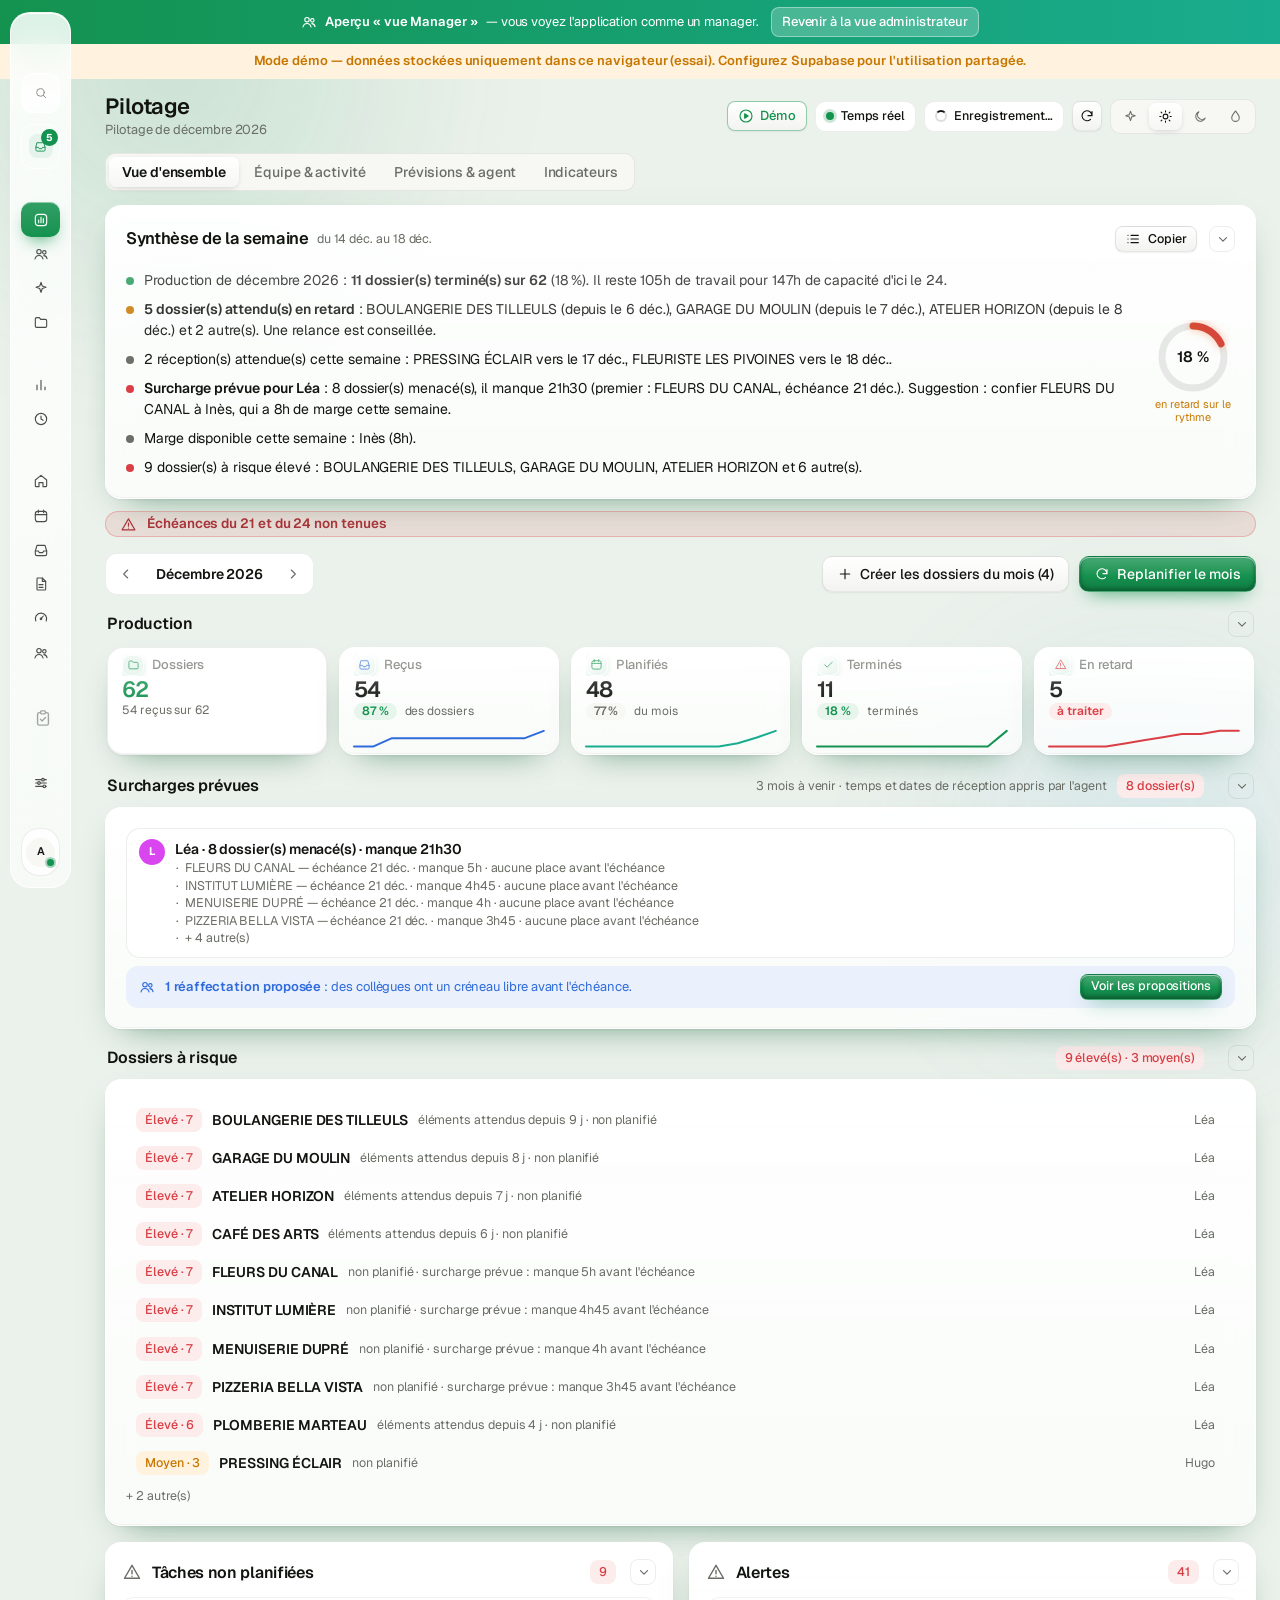
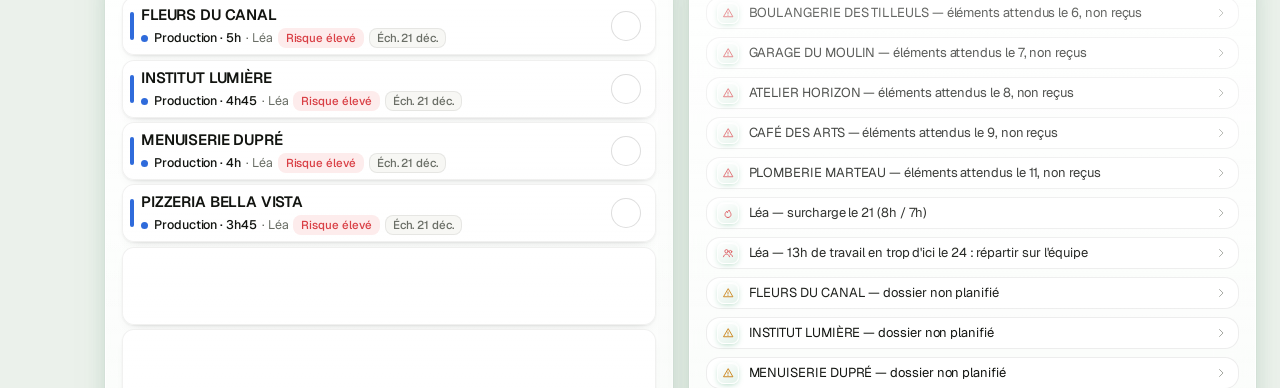
==== app/demo.html @ ef2bf822 "Dépôt de la version 26.185 (app, src, supabase) Co-Authored-By: Claude Opus 5.5 <noreply@anthropic.c" ====
<!doctype html>
<meta charset="utf-8">
<meta name="viewport" content="width=device-width, initial-scale=1, viewport-fit=cover">
<meta name="robots" content="noindex, nofollow">
<title>JB Flow Démo</title>
<meta name="robots" content="noindex, nofollow">
<link rel="stylesheet" href="https://fonts.googleapis.com/css2?family=Inter:wght@400;500;600;700&family=Geist:wght@400;500;600;700&display=swap">
<script>/* Bac à sable JB Flow : ?role=collab|rc|manager choisit le profil fictif et lance la visite guidée */
(function () { try { var r = new URLSearchParams(location.search).get('role'); var u = { collab: 'lea@demo.local', rc: 'hugo@demo.local', manager: 'admin@demo.local' }[r];
  if (u && !sessionStorage.getItem('jbflow-sandbox-role')) { sessionStorage.setItem('jbflow-sandbox-role', r); sessionStorage.setItem('planif-demo-user', u); if (r === 'manager') sessionStorage.setItem('planif-view-as', 'manager'); localStorage.setItem('jbflow-tour-auto', '1'); location.hash = r === 'manager' ? '#/dashboard' : '#/today'; } } catch (e) { } })();</script>
<script>document.documentElement.dataset.ui = "v2";
  try { if (!sessionStorage.getItem('planif-demo-user')) sessionStorage.setItem('planif-view-as', 'manager'); sessionStorage.setItem('planif-demo-user', sessionStorage.getItem('planif-demo-user') || 'admin@demo.local'); var th = localStorage.getItem('planif-theme') || 'clair'; document.documentElement.dataset.theme = th === 'clair' || th === 'iris' ? 'clair' : 'signature'; if (th === 'nuit') document.documentElement.dataset.variant = 'aurora'; if (th === 'iris') document.documentElement.dataset.variant = 'iris'; var sd = localStorage.getItem('planif-side'); if ((sd === 'dark' || sd === 'color') && th !== 'iris') document.documentElement.dataset.side = sd; var ac = localStorage.getItem('planif-accent'); if (ac) document.documentElement.dataset.accent = ac; document.documentElement.dataset.motion = 'always'; } catch (e) { document.documentElement.dataset.theme = 'clair'; }
</script>
<link rel="stylesheet" href="styles.css"><link rel="stylesheet" href="design-v2.css"><link rel="stylesheet" href="design-signature.css"><link rel="stylesheet" href="design-effects.css"><link rel="stylesheet" href="design-aurora.css"><link rel="stylesheet" href="design-clair.css"><link rel="stylesheet" href="design-iris.css"><link rel="stylesheet" href="design-motion.css">
<div id="app"><div class="boot">Chargement de la démo…</div></div>
<div id="sheet-root"></div>
<div id="toasts" aria-live="polite"></div>
<script>/* Démo : on se place autour du 15 du mois (milieu de production), un jour ouvré */ (function () { var n = new Date(), d = new Date(n.getFullYear(), n.getMonth(), 15, 12); if (d.getDay() === 6) d.setDate(14); if (d.getDay() === 0) d.setDate(16); window.JBFLOW_DEMO_TODAY = d.getFullYear() + '-' + String(d.getMonth() + 1).padStart(2, '0') + '-' + String(d.getDate()).padStart(2, '0'); })();</script>

<script src="config.js" charset="utf-8"></script>
<script>/* Bac à sable : jamais de connexion à la base du cabinet, données fictives dans ce navigateur uniquement */ window.APP_CONFIG.SUPABASE_URL = ''; window.APP_CONFIG.SUPABASE_ANON_KEY = '';</script>
<script src="engine.js" charset="utf-8"></script>
<script src="fiscal.js" charset="utf-8"></script>
<script src="store.js" charset="utf-8"></script>
<script src="app.js" charset="utf-8"></script>
<script src="ui-v2.js" charset="utf-8"></script>
<script>
/* Démo : jeu de données d'exemple (collaboratrice Léa, apprentie Inès, clients en retard de pièces), créé une seule fois dans ce navigateur */
(function () {
  var K = 'planif-tva-demo-v1';
  function pad(n) { return String(n).padStart(2, '0'); }
  function iso(d) { return d.getFullYear() + '-' + pad(d.getMonth() + 1) + '-' + pad(d.getDate()); }
  setTimeout(function () {
    try {
      if (localStorage.getItem('jbflow-demo-seeded-v19')) return;
      // ancienne démo déjà chargée dans ce navigateur : on repart d'une base vierge
      if (localStorage.getItem('jbflow-demo-seeded') || localStorage.getItem('jbflow-demo-seeded-v2') || localStorage.getItem('jbflow-demo-seeded-v3') || localStorage.getItem('jbflow-demo-seeded-v4') || localStorage.getItem('jbflow-demo-seeded-v5') || localStorage.getItem('jbflow-demo-seeded-v6') || localStorage.getItem('jbflow-demo-seeded-v7') || localStorage.getItem('jbflow-demo-seeded-v8') || localStorage.getItem('jbflow-demo-seeded-v9') || localStorage.getItem('jbflow-demo-seeded-v10') || localStorage.getItem('jbflow-demo-seeded-v11') || localStorage.getItem('jbflow-demo-seeded-v12') || localStorage.getItem('jbflow-demo-seeded-v13') || localStorage.getItem('jbflow-demo-seeded-v14') || localStorage.getItem('jbflow-demo-seeded-v15') || localStorage.getItem('jbflow-demo-seeded-v16') || localStorage.getItem('jbflow-demo-seeded-v17') || localStorage.getItem('jbflow-demo-seeded-v18')) { localStorage.removeItem('jbflow-demo-seeded'); localStorage.removeItem('jbflow-demo-seeded-v2'); localStorage.removeItem('jbflow-demo-seeded-v3'); localStorage.removeItem('jbflow-demo-seeded-v4'); localStorage.removeItem('jbflow-demo-seeded-v5'); localStorage.removeItem('jbflow-demo-seeded-v6'); localStorage.removeItem('jbflow-demo-seeded-v7'); localStorage.removeItem('jbflow-demo-seeded-v8'); localStorage.removeItem('jbflow-demo-seeded-v9'); localStorage.removeItem('jbflow-demo-seeded-v10'); localStorage.removeItem('jbflow-demo-seeded-v11'); localStorage.removeItem('jbflow-demo-seeded-v12'); localStorage.removeItem('jbflow-demo-seeded-v13'); localStorage.removeItem('jbflow-demo-seeded-v14'); localStorage.removeItem('jbflow-demo-seeded-v15'); localStorage.removeItem('jbflow-demo-seeded-v16'); localStorage.removeItem('jbflow-demo-seeded-v17'); localStorage.removeItem('jbflow-demo-seeded-v18'); localStorage.removeItem('planif-tour-seen'); localStorage.removeItem(K); location.reload(); return; }
      var db = JSON.parse(localStorage.getItem(K)); if (!db || !db.app_users || !db.app_users.length) return;
      var adm = db.app_users[0], now = new Date(window.JBFLOW_DEMO_TODAY + 'T12:00:00'), m = iso(now).slice(0, 7), past = function (k) { var d = new Date(now); d.setDate(d.getDate() - k); return iso(d); };
      var nm = new Date(now.getFullYear(), now.getMonth() + 1, 1), next = iso(nm).slice(0, 7);
      localStorage.setItem('planif-theme-chosen:lea@demo.local', '1'); localStorage.setItem('planif-theme-chosen:admin@demo.local', '1');
      db.app_users.push(Object.assign({}, adm, { id: 'u-eva', email: 'lea@demo.local', name: 'Léa Moreau', role: 'collab', collaborator_id: 'k-eva', active: true }));
      db.collaborators.push({ id: 'k-eva', name: 'Léa', kind: 'collab', daily_capacity_min: 420, work_days: [1, 2, 3, 4, 5], active: true, version: 1, color: '#d946ef' });
      var pres = []; for (var i = 0; i < 60; i++) { var d = new Date(now); d.setDate(d.getDate() + i); if ([1, 2, 3].indexOf(d.getDay()) >= 0) pres.push(iso(d)); }
      db.collaborators.push({ id: 'k-chloe', name: 'Inès', kind: 'apprenti', tutor_id: null, presence_dates: pres, daily_capacity_min: 420, work_days: [1, 2, 3, 4, 5], active: true, version: 1, color: '#14b8a6' });
      var late = [['BOULANGERIE DES TILLEULS', 9], ['GARAGE DU MOULIN', 8], ['ATELIER HORIZON', 7], ['CAFÉ DES ARTS', 6], ['PLOMBERIE MARTEAU', 4]];
      late.forEach(function (r, i) {
        var id = 'dc' + i;
        db.clients.push({ id: id, name: r[0], collaborator_id: 'k-eva', frequency: 'mensuel', reception_day: 5, time_min: 60 + i * 30, vat_due_day: 21, vat_regime: 'ca3_mensuel', priority: 2, active: true, version: 1 });
        db.productions.push({ id: 'dp' + i, client_id: id, month: m, expected_date: past(r[1]), nominal_date: past(r[1]), version: 1 });
        db.tasks.push({ id: 'dt' + i, production_id: 'dp' + i, client_id: id, month: next, kind: 'production', collaborator_id: 'k-eva', planned_date: null, seq: i, duration_min: 60 + i * 30, due_date: next + '-21', locked: false, done: false, version: 1 });
      });
      // V27.00 : Léa surchargée le mois de production, Hugo disponible → réaffectations proposées (vue manager)
      db.app_users.push(Object.assign({}, adm, { id: 'u-karim', email: 'hugo@demo.local', name: 'Hugo Lefèvre', role: 'collab', collaborator_id: 'k-karim', active: true })); localStorage.setItem('planif-theme-chosen:hugo@demo.local', '1');
      db.collaborators.forEach(function (c) { if (c.id === 'k-eva') c.rc_id = 'k-karim'; });
      db.collaborators.push({ id: 'k-karim', name: 'Hugo', kind: 'rc', daily_capacity_min: 420, work_days: [1, 2, 3, 4, 5], active: true, version: 1, color: '#0ea5e9' });
      var pm = Number(iso(now).slice(8)) > 24 ? next : m, wdays = [];
      for (var dd = new Date(pm + '-01T12:00:00'); iso(dd).slice(0, 7) === pm && iso(dd).slice(8) <= '24'; dd.setDate(dd.getDate() + 1)) if (dd.getDay() >= 1 && dd.getDay() <= 5 && iso(dd) > iso(now)) wdays.push(iso(dd));
      var FZ = ['SAS EXEMPLE ALPHA', 'SARL BETA CONSEIL', 'GAMMA BÂTIMENT', 'DELTA TRANSPORTS', 'EPSILON DIGITAL', 'ZÊTA IMMOBILIER', 'ÊTA RESTAURATION', 'THÊTA SERVICES', 'IOTA COIFFURE', 'KAPPA INVEST', 'LAMBDA ÉVÉNEMENTS', 'MU PAYSAGES', 'NU TEXTILES', 'XI OPTIQUE', 'OMICRON SPORTS', 'PI MENUISERIE', 'RHÔ PRIMEURS', 'SIGMA SÉCURITÉ', 'TAU COURSIERS', 'UPSILON YOGA', 'PHI BOUTIQUE', 'CHI SERRURERIE', 'PSI CONSULTING', 'OMÉGA NETTOYAGE'];
      wdays.forEach(function (d, k) {
        var dsh = [0, 1, 2, 3].some(function (k2) { var dn = new Date(now); dn.setDate(dn.getDate() + 2 + k2); while (dn.getDay() === 0 || dn.getDay() === 6) dn.setDate(dn.getDate() + 1); return iso(dn) === d; });
        (dsh || k % 2 === 0 ? [150, 120, 90] : [180, 120, 120]).forEach(function (mn, j) { // jamais plus de 7h : certains jours pleins, d'autres un peu en dessous
          var n = k * 3 + j, id = 'fz' + n;
          db.clients.push({ id: id, name: FZ[n % FZ.length] + (n >= FZ.length ? ' ' + (Math.floor(n / FZ.length) + 1) : ''), collaborator_id: 'k-eva', frequency: 'mensuel', reception_day: 1, time_min: mn, vat_due_day: 24, vat_regime: 'ca3_mensuel', priority: 2, active: true, version: 1 });
          db.productions.push({ id: 'pz' + n, client_id: id, month: pm, expected_date: wdays[0], received_date: iso(now), version: 1 });
          db.tasks.push({ id: 'tz' + n, production_id: 'pz' + n, client_id: id, month: pm, kind: 'production', collaborator_id: 'k-eva', planned_date: d, seq: j + 1, duration_min: mn, due_date: pm + '-24', locked: true, done: false, version: 1 });
        });
      });
      [['FLEURS DU CANAL', 300], ['INSTITUT LUMIÈRE', 285], ['MENUISERIE DUPRÉ', 240], ['PIZZERIA BELLA VISTA', 225]].forEach(function (r, k) {
        db.clients.push({ id: 'uz' + k, name: r[0], collaborator_id: 'k-eva', frequency: 'mensuel', reception_day: 1, time_min: r[1], vat_due_day: 21, vat_regime: 'ca3_mensuel', priority: 2, active: true, version: 1 });
        db.productions.push({ id: 'puz' + k, client_id: 'uz' + k, month: pm, expected_date: wdays[0] || iso(now), received_date: iso(now), version: 1 });
        db.tasks.push({ id: 'tuz' + k, production_id: 'puz' + k, client_id: 'uz' + k, month: pm, kind: 'production', collaborator_id: 'k-eva', planned_date: null, seq: 0, duration_min: r[1], due_date: pm + '-21', locked: false, done: false, version: 1 });
      });      // Dashboard Clients d'exemple (à faire / fait / publié), à publier avant le 25 du mois
      [['BRASSERIE DU PORT', 'todo'], ['LE PETIT BISTROT', 'done'], ['CRÊPERIE DES HALLES', 'pub'], ['INSTITUT LUMIÈRE', 'todo']].forEach(function (r, k) {
        var id = 'dash' + k, cm = pm, dd = new Date(pm + '-25T12:00:00'); while (dd.getDay() === 0 || dd.getDay() === 6) dd.setDate(dd.getDate() + 1); var due = iso(dd);
        db.clients.push({ id: id, name: r[0], collaborator_id: 'k-eva', frequency: 'mensuel', reception_day: 5, time_min: 0, vat_due_day: 21, vat_regime: 'ca3_mensuel', priority: 2, active: true, dashboard_freq: 'mensuel', dashboard_min: 60, dashboard_day: 25, version: 1 });
        var dn = new Date(now); dn.setDate(dn.getDate() + 2 + k); while (dn.getDay() === 0 || dn.getDay() === 6) dn.setDate(dn.getDate() + 1);
        db.tasks.push({ id: 'tdash' + k, production_id: null, client_id: id, month: cm, kind: 'dashboard', period: iso(new Date(Number(pm.slice(0, 4)), Number(pm.slice(5, 7)) - 2, 1)).slice(0, 7), collaborator_id: 'k-eva', planned_date: iso(dn), seq: 1, duration_min: 60, due_date: due, received_date: cm + '-01', locked: true, done: r[1] !== 'todo', done_at: r[1] !== 'todo' ? now.toISOString() : null, published_at: r[1] === 'pub' ? now.toISOString() : null, version: 1 });
      });      
      // V26.116 : semaine en cours remplie (tâches fictives terminées / du jour), demandes, TVA à faire et envoyées
      var wk = []; for (var q = new Date(now); wk.length < 3; q.setDate(q.getDate() - 1)) if (q.getDay() >= 1 && q.getDay() <= 5) wk.unshift(iso(q)); // avant-hier, hier, aujourd'hui (jours ouvrés)
      // nom, minutes, jour de la semaine (0 = lundi), terminé, TVA déposée, apprentie
      [['CABINET VÉTO DES PINS', 150, 0, true, true], ['AUTO-ÉCOLE PRIMA', 120, 0, true, true], ['LIBRAIRIE LA PLUME', 90, 0, true, false], ['SALON ÉCLAT', 150, 1, true, false], ['TRAITEUR SAVEURS', 120, 2, false, false], ['BIO MARCHÉ', 90, 2, false, false, true],
       ['OPTIQUE VISION PLUS', 90, 0, true, false], ['GARAGE DES QUATRE ROUTES', 120, 1, true, false], ['FROMAGERIE DU MARCHÉ', 90, 1, true, false], ['ÉLECTRICITÉ VOLTA', 30, 1, true, false], ['CAVE À VINS LE CEP', 90, 2, false, false], ['ARCHI & CO', 60, 2, false, false]].forEach(function (r, k) {
        var id = 'wk' + k, day = wk[Math.min(r[2], wk.length - 1)] || iso(now), done = r[3] && day <= iso(now);
        db.clients.push({ id: id, name: r[0], collaborator_id: 'k-eva', frequency: 'mensuel', reception_day: 3, time_min: r[1], vat_due_day: 24, vat_regime: 'ca3_mensuel', priority: 2, active: true, version: 1 });
        db.productions.push({ id: 'pwk' + k, client_id: id, month: m, expected_date: m + '-03', received_date: m + '-03', filing: r[4] ? { CA3: { via: 'jedeclare', at: iso(now) + 'T10:00:00Z' } } : null, version: 1 });
        db.tasks.push({ id: 'twk' + k, production_id: 'pwk' + k, client_id: id, month: m, kind: 'production', collaborator_id: 'k-eva', planned_date: day, seq: 1, duration_min: r[1], due_date: m + '-24', locked: true, done: done, done_at: done ? now.toISOString() : null, version: 1 });
      });
      [['TRAITEUR SAVEURS', 'wk4'], ['BIO MARCHÉ', 'wk5']].forEach(function (r, k) {
        db.tasks.push({ id: 'inf' + k, production_id: 'pwk' + (4 + k), client_id: r[1], month: m, kind: 'info', collaborator_id: 'k-eva', planned_date: null, seq: 0, duration_min: 15, due_date: m + '-24', locked: false, done: false, version: 1 });
      });
      // V26.121 : semaine classique du RC (Hugo), 3 dossiers par jour, jamais plus de 7h
      var HG = ['HÔTEL LES GLYCINES', 'CLINIQUE DENTAIRE SOLEIL', 'TRANSPORTS RAPIDO', 'AGENCE NOVA COM', 'BOULANGERIE LE FOURNIL', 'IMPRIMERIE DU CENTRE', 'CABINET KINÉ ÉQUILIBRE', 'MAISON DU VÉLO', 'SCI LES ORMES', 'ÉPICERIE FINE OLIVIA', 'GARAGE AUTO PLUS', 'STUDIO DANSE ÉTOILE', 'ÉCOLE DE MUSIQUE ARPÈGE', 'LAVERIE BULLE', 'ATELIER CÉRAMIQUE TERRA'];
      var hd = []; for (var q2 = new Date(now); hd.length < 2; q2.setDate(q2.getDate() - 1)) if (q2.getDay() >= 1 && q2.getDay() <= 5) hd.unshift(iso(q2));
      hd = hd.concat(wdays.slice(0, 3));
      hd.forEach(function (d, k) {
        (k % 2 ? [150, 120, 90] : [180, 120, 120]).forEach(function (mn, j) {
          var n = k * 3 + j, id = 'hg' + n, done = d < iso(now);
          db.clients.push({ id: id, name: HG[n % HG.length], collaborator_id: 'k-karim', frequency: 'mensuel', reception_day: 3, time_min: mn, vat_due_day: 24, vat_regime: 'ca3_mensuel', priority: 2, active: true, version: 1 });
          db.productions.push({ id: 'phg' + n, client_id: id, month: m, expected_date: m + '-03', received_date: m + '-03', version: 1 });
          db.tasks.push({ id: 'thg' + n, production_id: 'phg' + n, client_id: id, month: m, kind: 'production', collaborator_id: 'k-karim', planned_date: d, seq: j + 1, duration_min: mn, due_date: m + '-24', locked: true, done: done, done_at: done ? now.toISOString() : null, version: 1 });
        });
      });
      // pièces attendues chez Hugo (écran Réceptions de la démo RC)
      [['PRESSING ÉCLAIR', 2], ['FLEURISTE LES PIVOINES', 3], ['BISTROT DU COIN', 5]].forEach(function (r, k) {
        var id = 'hr' + k, ed = new Date(now); ed.setDate(ed.getDate() + r[1]);
        db.clients.push({ id: id, name: r[0], collaborator_id: 'k-karim', frequency: 'mensuel', reception_day: ed.getDate(), time_min: 90, vat_due_day: 24, vat_regime: 'ca3_mensuel', priority: 2, active: true, version: 1 });
        db.productions.push({ id: 'phr' + k, client_id: id, month: m, expected_date: iso(ed), nominal_date: iso(ed), version: 1 });
        db.tasks.push({ id: 'thr' + k, production_id: 'phr' + k, client_id: id, month: m, kind: 'production', collaborator_id: 'k-karim', planned_date: null, seq: 0, duration_min: 90, due_date: m + '-24', locked: false, done: false, version: 1 });
      });
      // pièces du mois suivant attendues (écran Réceptions)
      ['wk0', 'wk1', 'wk2', 'wk3'].forEach(function (id, k) {
        db.productions.push({ id: 'pnx' + k, client_id: id, month: next, expected_date: next + '-03', nominal_date: next + '-03', version: 1 });
        db.tasks.push({ id: 'tnx' + k, production_id: 'pnx' + k, client_id: id, month: next, kind: 'production', collaborator_id: 'k-eva', planned_date: null, seq: 0, duration_min: 120, due_date: next + '-24', locked: false, done: false, version: 1 });
      });
      var ch = pres.filter(function (d) { return d >= iso(now); }).slice(0, 2);
      ch.forEach(function (d, k) {
        var id = 'ap' + k; db.clients.push({ id: id, name: ['PHARMACIE DU LAC', 'STUDIO PIXEL'][k], collaborator_id: 'k-chloe', frequency: 'mensuel', reception_day: 3, time_min: 180, vat_due_day: 24, vat_regime: 'ca3_mensuel', priority: 2, active: true, apprenti: true, version: 1 });
        db.productions.push({ id: 'pap' + k, client_id: id, month: m, expected_date: m + '-03', received_date: m + '-03', version: 1 });
        db.tasks.push({ id: 'tap' + k, production_id: 'pap' + k, client_id: id, month: m, kind: 'production', collaborator_id: 'k-chloe', planned_date: d, seq: 1, duration_min: 180, due_date: m + '-24', locked: true, done: false, version: 1 });
      });      
      // V26.129 : acomptes d'IS sur quelques dossiers (clôtures variées)
      [['wk0', '12-31'], ['wk1', '06-30'], ['hg0', '12-31'], ['hg2', '09-30']].forEach(function (r) { db.clients.forEach(function (c) { if (c.id === r[0]) { c.is_acompte = true; c.is_cloture = r[1]; } }); });
      // V26.133 : calculs d'acomptes IS enregistrés (montants) et premiers acomptes déjà payés
      var yIS = now.getFullYear();
      [['wk0', '12-31', 48000, 42000], ['wk1', '06-30', 9600, 8400], ['hg0', '12-31', 126000, 110000]].forEach(function (r) {
        db.clients.forEach(function (c) { if (c.id !== r[0]) return; var d = {};
          [yIS, yIS + 1].forEach(function (yy) { d[yy + '-' + r[1]] = { first: false, is2: r[3], is1: r[2], m1: 12, m2: 12, man: {}, paid: {}, at: now.toISOString(), by: 'Léa Moreau' }; });
          if (r[1] === '12-31') d[yIS + '-12-31'].paid = { 1: yIS + '-03-12', 2: yIS + '-06-11', 3: yIS + '-09-14' };
          c.is_data = JSON.stringify(d); });
      });      // V26.127 : suivi CFE (avis de l'an dernier renseignés, ceux de cette année attendus pour le 5 novembre)
      var py = String(now.getFullYear() - 1), cy = String(now.getFullYear());
      [['wk0', 1240, 'mensualise', true, ''], ['wk1', 612, 'prelevement', true, 'Prélèvement au 15/12'], ['wk2', 356, 'a_payer', true, 'Payé par le client le 10/12'], ['wk3', 890, 'a_payer', false, 'Client à relancer'], ['hg0', 2105, 'mensualise', true, ''], ['hg1', 478, 'prelevement', true, ''], ['hg4', null, 'pas_avis', true, 'Exonéré : première année d\'activité']].forEach(function (r) {
        db.clients.forEach(function (c) { if (c.id === r[0]) { c.cfe = true; c.cfe_suivi = {}; c.cfe_suivi[py] = { amount: r[1], mode: r[2], warned: r[3], comment: r[4] }; if (r[0] === 'wk2') c.cfe_suivi[py].paid = py + '-12-10'; if (r[0] === 'wk0') c.cfe_suivi[cy] = { mode: 'mensualise', comment: 'Mensualisation reconduite' }; } });
      // V26.135 : suivi CVAE (déclaration 1329-DEF et solde au 5 mai) — année dernière à jour, cette année en cours
      [['wk1', 2150], ['wk4', 0], ['hg0', 8420], ['hg1', 1310]].forEach(function (r) {
        db.clients.forEach(function (c) { if (c.id !== r[0]) return; c.cvae = true; c.cvae_suivi = {}; c.cvae_suivi[cy] = { filed: cy + '-04-28', amount: r[1], paid: r[1] ? cy + '-04-30' : null, comment: r[1] ? '' : 'CA sous le seuil : rien à payer' }; });
      });      });      localStorage.setItem(K, JSON.stringify(db)); localStorage.setItem('jbflow-demo-seeded-v19', '1');
      if (!sessionStorage.getItem('jbflow-sandbox-role')) { sessionStorage.setItem('planif-demo-user', 'admin@demo.local'); sessionStorage.setItem('planif-view-as', 'manager'); location.hash = '#/dashboard'; } location.reload(); // bac à sable : on garde le profil choisi
    } catch (e) { /* démo sans données d'exemple */ }
  }, 1200);
})();
</script>
<script>
/* Démo publiée : la visite guidée démarre seule à la première ouverture ; le sélecteur ci-dessous montre la démo de chaque rôle
   (dans l'outil réel, la démo est choisie automatiquement selon le compte connecté). */
(function () {
  var ROLES = [['admin@demo.local', 'Vue Manager'], ['hugo@demo.local', 'Vue Responsable client'], ['lea@demo.local', 'Vue Collaborateur']];
  function ready() { return window.JBFlowTour && document.querySelector('#app .side'); }
  function start() { if (ready()) { window.JBFlowTour(); return; } setTimeout(start, 400); }
  function bar() {
    if (document.getElementById('demo-roles')) return;
    var cur = sessionStorage.getItem('planif-demo-user') || 'admin@demo.local', b = document.createElement('div'); b.id = 'demo-roles';
    b.innerHTML = '<span>Changer de profil :</span>' + ROLES.map(function (r) { return '<button type="button" data-u="' + r[0] + '"' + (r[0] === cur ? ' class="on"' : '') + '>' + r[1] + '</button>'; }).join('');
    b.addEventListener('click', function (e) { var u = e.target.getAttribute && e.target.getAttribute('data-u'); if (!u) return; sessionStorage.setItem('planif-demo-user', u); try { localStorage.setItem('jbflow-tour-auto', '1'); } catch (x) { } location.hash = u.indexOf('admin') === 0 ? '#/dashboard' : '#/today'; location.reload(); });
    document.body.appendChild(b);
  }
  var st = document.createElement('style');
  st.textContent = '#demo-roles{position:fixed;left:16px;bottom:calc(16px + env(safe-area-inset-bottom,0px));z-index:9000;display:flex;gap:6px;align-items:center;padding:6px 8px 6px 12px;border-radius:999px;background:#14171a;color:#f2f4ee;font:600 12.5px/1 Geist,Inter,system-ui,sans-serif;box-shadow:0 10px 30px rgba(0,0,0,.35)}#demo-roles button{all:unset;cursor:pointer;padding:7px 11px;border-radius:999px;background:rgba(255,255,255,.08)}#demo-roles button:hover{background:rgba(255,255,255,.16)}#demo-roles button.on{background:#ffd43b;color:#14171a}body.touring #demo-roles{display:none}';
  document.head.appendChild(st);
  function boot() {
    if (!ready()) { setTimeout(boot, 500); return; }
    bar();
    try {
      if (localStorage.getItem('jbflow-tour-auto')) { localStorage.removeItem('jbflow-tour-auto'); start(); }
      else if (localStorage.getItem('jbflow-demo-seeded-v19') && !localStorage.getItem('planif-tour-seen')) start();
    } catch (e) { }
  }
  setTimeout(boot, 1500);
})();
</script>
---- app/styles.css ----
/* =====================================================================
   Planification TVA — système de design
   Tous les réglages visuels sont des variables ci-dessous (couleurs, rayons,
   bordures, espacements, typographie, animations). Deux thèmes :
   - "signature" (défaut) : fond greige, menu noir, accents vert vif + citron
   - "clair"               : fond blanc bleuté, menu blanc, accents indigo + cyan
   ===================================================================== */
:root, [data-theme="signature"] {
  /* Typographie */
  --font: "Inter", -apple-system, BlinkMacSystemFont, "Segoe UI", Roboto, Helvetica, Arial, sans-serif;
  --fs-body: 14.5px; --fs-small: 12.5px; --fs-title: 26px; --fs-kpi: 36px;
  /* Surfaces */
  --bg: #ECEBE6; --surface: #FFFFFF; --surface-2: #F6F5F1; --frame: #F2F1EC;
  --border: rgba(14, 15, 12, .08); --border-strong: rgba(14, 15, 12, .15);
  --text: #0E0F0C; --muted: #6C6F67; --faint: #A4A79F;
  --ink: #0E0F0C; --ink-text: #FFFFFF;
  /* Accents */
  --accent: #3DDC84; --accent-ink: #062713; --accent-soft: #DCF7E7;
  --pop: #E4F25A; --pop-ink: #1C2006; --pop-soft: #F6FAD2;
  --ok: #17A158; --ok-soft: #E0F4E8; --warn: #D98300; --warn-soft: #FFF0D6;
  --bad: #E5484D; --bad-soft: #FDE8E8; --info: #3A6DE0; --info-soft: #E6EDFC;
  /* Missions */
  --k-tenue: #4C7DF0; --k-lettrage: #9B6CF0; --k-tva: #12B3A3;
  /* Menu latéral */
  --side-bg: #0E0F0C; --side-text: #A8ACA2; --side-strong: #FFFFFF; --side-muted: #6A6E65;
  --side-hover: rgba(255, 255, 255, .07); --side-active: #3DDC84; --side-active-text: #06180D; --side-border: rgba(255, 255, 255, .06);
  --promo-bg: #E4F25A; --promo-text: #1C2006; --promo-chip: #FFFFFF;
  /* Barre d'onglets mobile */
  --nav-bg: #0E0F0C; --nav-text: #9EA299; --nav-active: #3DDC84; --nav-active-text: #06180D;
  /* Graphiques */
  --hatch: rgba(14, 15, 12, .16); --track: #EFEEE9;
  /* Formes */
  --r-xl: 28px; --r-lg: 22px; --r-md: 16px; --r-sm: 12px; --bw: 1px;
  --shadow: 0 1px 2px rgba(14, 15, 12, .04);
  --shadow-lg: 0 18px 50px rgba(14, 15, 12, .16);
  /* Mouvement */
  --ease: cubic-bezier(.2, .8, .2, 1); --spring: cubic-bezier(.34, 1.4, .64, 1); --dur: 220ms;
  --gap: 16px; --pad: 20px;
  color-scheme: light;
}
[data-theme="clair"] {
  --bg: #F2F4F9; --surface: #FFFFFF; --surface-2: #F6F7FB; --frame: #F1F3F8;
  --border: rgba(24, 34, 72, .08); --border-strong: rgba(24, 34, 72, .15);
  --text: #121833; --muted: #626C85; --faint: #9AA3B8;
  --ink: #121833; --ink-text: #FFFFFF;
  --accent: #5B5BF6; --accent-ink: #FFFFFF; --accent-soft: #ECECFE;
  --pop: #2EC7F0; --pop-ink: #04303C; --pop-soft: #DDF5FC;
  --ok: #12A150; --ok-soft: #E1F5EA; --warn: #E08600; --warn-soft: #FFF1DA;
  --bad: #EF4F5E; --bad-soft: #FDE9EB; --info: #5B5BF6; --info-soft: #ECECFE;
  --k-tenue: #5B5BF6; --k-lettrage: #D35BD8; --k-tva: #10B6A6;
  --side-bg: #FFFFFF; --side-text: #4E5873; --side-strong: #121833; --side-muted: #A0A8BC;
  --side-hover: #F3F4FA; --side-active: #5B5BF6; --side-active-text: #FFFFFF; --side-border: rgba(24, 34, 72, .08);
  --promo-bg: linear-gradient(140deg, #5B5BF6 0%, #8C5CF6 100%); --promo-text: #FFFFFF; --promo-chip: rgba(255, 255, 255, .95);
  --nav-bg: #FFFFFF; --nav-text: #7A839A; --nav-active: #5B5BF6; --nav-active-text: #FFFFFF;
  --hatch: rgba(24, 34, 72, .15); --track: #EEF0F6;
  --shadow: 0 1px 2px rgba(24, 34, 72, .05);
  --shadow-lg: 0 18px 50px rgba(24, 34, 72, .16);
}

/* ---------- Base ---------- */
* { box-sizing: border-box; -webkit-tap-highlight-color: transparent; }
html, body { margin: 0; padding: 0; background: var(--bg); color: var(--text); }
body { font-family: var(--font); font-size: var(--fs-body); line-height: 1.45; letter-spacing: -.006em; font-feature-settings: "cv11", "ss01", "tnum" 0; -webkit-font-smoothing: antialiased; -webkit-text-size-adjust: 100%; transition: background var(--dur) var(--ease); }
button, input, select, textarea { font: inherit; color: inherit; letter-spacing: inherit; }
a { color: var(--accent); }
[data-theme="signature"] a { color: var(--text); }
h1, h2, h3 { margin: 0; line-height: 1.2; letter-spacing: -.02em; font-weight: 600; }
h1 { font-size: var(--fs-title); } h2 { font-size: 17px; } h3 { font-size: 15px; }
p { margin: 0 0 8px; }
.muted { color: var(--muted); } .small { font-size: var(--fs-small); } .nowrap { white-space: nowrap; }
.num, .tab { font-variant-numeric: tabular-nums; }
.eyebrow { font-size: 11px; font-weight: 600; letter-spacing: .08em; text-transform: uppercase; color: var(--muted); }
.ic { width: 20px; height: 20px; flex: none; display: inline-block; vertical-align: middle; }
.ic.sm { width: 16px; height: 16px; } .ic.lg { width: 24px; height: 24px; }
.boot { min-height: 100vh; display: grid; place-items: center; color: var(--muted); }
.cap { display: inline-block; } .cap::first-letter { text-transform: uppercase; }
::selection { background: var(--pop); color: var(--pop-ink); }

/* ---------- Structure ---------- */
.shell { display: grid; grid-template-columns: 276px minmax(0, 1fr); min-height: 100vh; transition: grid-template-columns .35s var(--ease); }
.side { position: sticky; top: 12px; margin: 12px 0 12px 12px; height: calc(100vh - 24px); background: var(--side-bg); color: var(--side-text); border: var(--bw) solid var(--side-border); border-radius: var(--r-xl); padding: 16px 12px 12px; display: flex; flex-direction: column; gap: 2px; overflow-y: auto; overflow-x: hidden; scrollbar-width: none; z-index: 60; }
.side::-webkit-scrollbar { display: none; }
.side-head { display: flex; align-items: center; gap: 10px; padding: 2px 4px 12px; }
.logo { width: 40px; height: 40px; border-radius: 13px; background: var(--side-active); color: var(--side-active-text); display: grid; place-items: center; flex: none; }
.brand-t { font-weight: 700; font-size: 16px; color: var(--side-strong); line-height: 1.15; flex: 1; min-width: 0; white-space: nowrap; }
.brand-t small { display: block; font-weight: 500; font-size: 12px; color: var(--side-muted); }
.side-btn { width: 34px; height: 34px; border-radius: 11px; border: 0; background: var(--side-hover); color: var(--side-text); display: grid; place-items: center; cursor: pointer; flex: none; transition: transform var(--dur) var(--ease), background var(--dur); }
.side-btn:hover { color: var(--side-strong); }
.side-btn:active { transform: scale(.92); }
.side-month { display: flex; align-items: center; justify-content: space-between; gap: 6px; background: var(--side-hover); border-radius: 999px; padding: 4px; margin: 2px 0 8px; }
.side-month span { font-weight: 600; color: var(--side-strong); font-size: 14px; }
.side-month button { width: 30px; height: 30px; border-radius: 50%; border: 0; background: transparent; color: var(--side-text); cursor: pointer; display: grid; place-items: center; }
.side-month button:hover { background: var(--side-hover); color: var(--side-strong); }
.side-search { display: flex; align-items: center; gap: 10px; width: 100%; padding: 10px 12px; border-radius: 14px; border: var(--bw) solid var(--side-border); background: transparent; color: var(--side-muted); cursor: pointer; text-align: left; margin-bottom: 6px; }
.side-search:hover { color: var(--side-text); background: var(--side-hover); }
.side-search kbd { margin-left: auto; font: 600 11px var(--font); border: var(--bw) solid var(--side-border); border-radius: 7px; padding: 2px 6px; }
.nav-label { font-size: 10.5px; font-weight: 600; letter-spacing: .09em; text-transform: uppercase; color: var(--side-muted); padding: 14px 12px 6px; white-space: nowrap; }
.side a.nav { position: relative; display: flex; align-items: center; gap: 12px; padding: 10px 12px; border-radius: 999px; color: var(--side-text); text-decoration: none; font-weight: 500; white-space: nowrap; transition: background var(--dur) var(--ease), color var(--dur), transform .15s var(--ease); }
.side a.nav:hover { background: var(--side-hover); color: var(--side-strong); }
.side a.nav:active { transform: scale(.97); }
.side a.nav.on { background: var(--side-active); color: var(--side-active-text); font-weight: 600; }
.side a.nav .count { margin-left: auto; font-size: 12px; font-variant-numeric: tabular-nums; color: var(--side-muted); font-weight: 500; }
.side a.nav .count.hot { background: var(--bad); color: #fff; padding: 1px 7px; border-radius: 999px; font-weight: 600; }
.side a.nav.on .count { color: inherit; opacity: .75; }
.usercard { display: flex; align-items: center; gap: 10px; background: var(--side-hover); border-radius: 18px; padding: 8px; margin-top: 10px; }
.avatar { width: 36px; height: 36px; border-radius: 50%; display: grid; place-items: center; font-weight: 600; font-size: 13px; background: var(--surface-2); color: var(--text); position: relative; flex: none; }
.avatar .online { position: absolute; right: -1px; bottom: -1px; width: 11px; height: 11px; border-radius: 50%; background: var(--accent); border: 2px solid var(--side-bg); }
.usercard .who { min-width: 0; flex: 1; line-height: 1.2; }
.usercard .who b { display: block; color: var(--side-strong); font-size: 13.5px; white-space: nowrap; overflow: hidden; text-overflow: ellipsis; }
.usercard .who span { font-size: 12px; color: var(--side-muted); }

.main { min-width: 0; display: flex; flex-direction: column; padding: 0 24px 48px; }
.top { position: sticky; top: 0; z-index: 30; display: flex; align-items: center; gap: 12px; padding: 20px 0 14px; background: linear-gradient(var(--bg) 75%, color-mix(in srgb, var(--bg) 0%, transparent)); }
.top .title { margin-right: auto; min-width: 0; }
.top .title h1 { font-size: 24px; }
.top .title .sub { font-size: 13px; color: var(--muted); margin-top: 2px; }
.top-actions { display: flex; align-items: center; gap: 8px; }
.content { width: 100%; max-width: 1400px; }
.bottom-nav, .m-only { display: none; }
.banner { padding: 8px 20px; font-size: 13px; font-weight: 600; text-align: center; }
.banner.demo { background: var(--pop-soft); color: var(--pop-ink); }
[data-theme="clair"] .banner.demo { background: var(--warn-soft); color: var(--warn); }
.banner.bad { background: var(--bad-soft); color: var(--bad); }

/* ---------- Statut / sync ---------- */
.status { display: flex; gap: 8px; align-items: center; font-size: 12.5px; }
.pill { display: inline-flex; gap: 7px; align-items: center; padding: 6px 12px; border-radius: 999px; background: var(--surface); border: var(--bw) solid var(--border); white-space: nowrap; font-weight: 500; }
.dot { width: 8px; height: 8px; border-radius: 50%; background: var(--faint); display: inline-block; flex: none; }
.dot.g { background: var(--accent); box-shadow: 0 0 0 3px color-mix(in srgb, var(--accent) 22%, transparent); animation: pulse 2.4s var(--ease) infinite; }
.dot.o { background: var(--warn); } .dot.r { background: var(--bad); }
.pill.err { background: var(--bad-soft); color: var(--bad); border-color: transparent; cursor: pointer; font-weight: 600; }
@keyframes pulse { 50% { box-shadow: 0 0 0 6px color-mix(in srgb, var(--accent) 0%, transparent); } }

/* ---------- Boutons, pills, segments ---------- */
.btn { display: inline-flex; align-items: center; justify-content: center; gap: 7px; min-height: 40px; padding: 8px 16px; border-radius: 999px; border: var(--bw) solid var(--border-strong); background: var(--surface); color: var(--text); cursor: pointer; font-weight: 500; white-space: nowrap; text-decoration: none; transition: transform .15s var(--ease), background var(--dur), box-shadow var(--dur), border-color var(--dur); }
.btn:hover { background: var(--surface-2); }
.btn:active { transform: scale(.96); }
.btn.primary { background: var(--accent); color: var(--accent-ink); border-color: transparent; font-weight: 600; }
.btn.primary:hover { filter: brightness(1.04); box-shadow: 0 6px 18px color-mix(in srgb, var(--accent) 35%, transparent); }
.btn.dark { background: var(--ink); color: var(--ink-text); border-color: transparent; font-weight: 600; }
.btn.dark:hover { filter: brightness(1.2); }
.btn.danger { color: var(--bad); }
.btn.big { min-height: 52px; font-size: 16px; padding: 12px 24px; }
.btn.sm { min-height: 32px; padding: 4px 12px; font-size: 13px; }
.btn.icon { width: 40px; padding: 0; } .btn.icon.sm { width: 32px; }
.btn:disabled { opacity: .45; cursor: not-allowed; transform: none; box-shadow: none; }
.seg { display: inline-flex; gap: 2px; padding: 4px; border: var(--bw) solid var(--border); border-radius: 999px; background: var(--surface); position: relative; }
.seg button { border: 0; background: transparent; padding: 7px 15px; min-height: 34px; border-radius: 999px; cursor: pointer; font-weight: 500; color: var(--muted); transition: background var(--dur) var(--ease), color var(--dur); }
.seg button:hover { color: var(--text); }
.seg button.on { background: var(--ink); color: var(--ink-text); font-weight: 600; }
.chips { display: flex; gap: 8px; flex-wrap: wrap; }
.chip { border: var(--bw) solid var(--border-strong); background: var(--surface); padding: 6px 14px 6px 8px; border-radius: 999px; cursor: pointer; min-height: 38px; display: inline-flex; align-items: center; gap: 8px; font-weight: 500; white-space: nowrap; transition: all var(--dur) var(--ease); }
.chip:active { transform: scale(.96); }
.chip.on { background: var(--ink); border-color: var(--ink); color: var(--ink-text); }
.chip .mini-av { width: 24px; height: 24px; border-radius: 50%; display: grid; place-items: center; font-size: 10.5px; font-weight: 700; color: #fff; }
.swatch { width: 10px; height: 10px; border-radius: 50%; display: inline-block; flex: none; }
.month-pill { display: inline-flex; align-items: center; gap: 4px; padding: 4px; border-radius: 999px; background: var(--surface); border: var(--bw) solid var(--border); }
.month-pill b { padding: 0 10px; min-width: 120px; text-align: center; font-weight: 600; }
.month-pill button { width: 32px; height: 32px; border-radius: 50%; border: 0; background: transparent; cursor: pointer; display: grid; place-items: center; color: var(--muted); }
.month-pill button:hover { background: var(--surface-2); color: var(--text); }
.theme-switch { display: inline-flex; padding: 3px; gap: 2px; border-radius: 999px; background: var(--surface); border: var(--bw) solid var(--border); }
.theme-switch button { border: 0; background: transparent; border-radius: 999px; padding: 6px 12px; display: inline-flex; gap: 6px; align-items: center; cursor: pointer; color: var(--muted); font-weight: 500; font-size: 13px; transition: all var(--dur) var(--ease); }
.theme-switch button.on { background: var(--ink); color: var(--ink-text); font-weight: 600; }

/* ---------- Formulaires ---------- */
input[type=text], input[type=email], input[type=password], input[type=number], input[type=date], input[type=search], input[type=time], select, textarea {
  min-height: 42px; padding: 9px 14px; border: var(--bw) solid var(--border-strong); border-radius: 14px; background: var(--surface); color: var(--text); width: 100%; transition: border-color var(--dur), box-shadow var(--dur); }
textarea { min-height: 76px; resize: vertical; }
input:focus, select:focus, textarea:focus { outline: none; border-color: var(--accent); box-shadow: 0 0 0 4px color-mix(in srgb, var(--accent) 18%, transparent); }
button:focus-visible, a:focus-visible, .chip:focus-visible { outline: 2px solid var(--accent); outline-offset: 2px; }
input:disabled, select:disabled, textarea:disabled { color: var(--muted); background: var(--surface-2); }
label.f { display: flex; flex-direction: column; gap: 6px; font-size: 12.5px; color: var(--muted); }
label.f > span { font-weight: 600; }
label.cb { display: inline-flex; gap: 10px; align-items: center; cursor: pointer; min-height: 36px; }
input[type=checkbox] { appearance: none; -webkit-appearance: none; width: 22px; height: 22px; border-radius: 7px; border: 1.5px solid var(--border-strong); background: var(--surface); display: inline-grid; place-items: center; cursor: pointer; transition: all var(--dur) var(--ease); flex: none; margin: 0; }
input[type=checkbox]:checked { background: var(--ink); border-color: var(--ink); }
input[type=checkbox]:checked::after { content: ""; width: 10px; height: 6px; border: 2px solid var(--ink-text); border-top: 0; border-right: 0; transform: translateY(-1px) rotate(-45deg); }
.form { display: grid; grid-template-columns: repeat(auto-fill, minmax(200px, 1fr)); gap: 14px; }
.search-box { position: relative; flex: 1; min-width: 200px; }
.search-box .ic { position: absolute; left: 14px; top: 50%; transform: translateY(-50%); color: var(--muted); }
.search-box input { padding-left: 42px; border-radius: 999px; }

/* ---------- Cartes ---------- */
.card { background: var(--surface); border: var(--bw) solid var(--border); border-radius: var(--r-xl); box-shadow: var(--shadow); padding: var(--pad); min-width: 0; }
.card + .card { margin-top: var(--gap); }
.card-h { display: flex; align-items: center; gap: 10px; margin-bottom: 14px; flex-wrap: wrap; }
.card-h h2 { margin-right: auto; display: flex; align-items: center; gap: 10px; }
.card-h .sub { width: 100%; margin-top: -8px; font-size: 13px; color: var(--muted); }
.frame { background-color: var(--frame); background-image: repeating-linear-gradient(135deg, transparent 0 9px, color-mix(in srgb, var(--text) 3%, transparent) 9px 10px); border: var(--bw) solid var(--border); border-radius: var(--r-xl); padding: 6px; min-width: 0; }
.frame-h { display: flex; align-items: center; gap: 10px; padding: 10px 12px 12px; }
.frame-h h2 { margin-right: auto; font-size: 16px; }
.frame-h .ic { color: var(--muted); }
.frame > .inner { background: var(--surface); border: var(--bw) solid var(--border); border-radius: var(--r-lg); padding: 16px; }
.frame + .frame, .card + .frame, .frame + .card { margin-top: var(--gap); }
.grid { display: grid; gap: var(--gap); }
.g2 { grid-template-columns: repeat(2, minmax(0, 1fr)); } .g3 { grid-template-columns: repeat(3, minmax(0, 1fr)); } .g4 { grid-template-columns: repeat(4, minmax(0, 1fr)); }
.split { display: grid; grid-template-columns: minmax(0, 1.35fr) minmax(0, 1fr); gap: var(--gap); align-items: start; }
.row { display: flex; gap: 10px; align-items: center; flex-wrap: wrap; }
.spacer { flex: 1; }
.section-t { display: flex; align-items: center; gap: 10px; margin: 26px 2px 12px; }
.section-t h2 { font-size: 18px; margin-right: auto; }
.empty { color: var(--muted); padding: 18px 4px; text-align: center; }
.ibox { width: 36px; height: 36px; border-radius: 12px; display: grid; place-items: center; background: var(--surface-2); color: var(--text); flex: none; border: var(--bw) solid var(--border); }
.ibox.g { background: var(--ok-soft); color: var(--ok); border-color: transparent; } .ibox.o { background: var(--warn-soft); color: var(--warn); border-color: transparent; }
.ibox.r { background: var(--bad-soft); color: var(--bad); border-color: transparent; } .ibox.b { background: var(--info-soft); color: var(--info); border-color: transparent; }
.ibox.p { background: var(--pop); color: var(--pop-ink); border-color: transparent; } .ibox.a { background: var(--accent-soft); color: var(--accent); border-color: transparent; }
[data-theme="signature"] .ibox.a { color: var(--ok); }

/* ---------- Badges (statuts) ---------- */
.badge { display: inline-flex; align-items: center; gap: 5px; font-size: 12px; padding: 3px 10px; border-radius: 999px; background: var(--surface-2); color: var(--muted); white-space: nowrap; font-weight: 500; border: var(--bw) solid var(--border); }
.badge.g { background: var(--ok-soft); color: var(--ok); border-color: transparent; } .badge.o { background: var(--warn-soft); color: var(--warn); border-color: transparent; }
.badge.r { background: var(--bad-soft); color: var(--bad); border-color: transparent; } .badge.b { background: var(--info-soft); color: var(--info); border-color: transparent; }
.badge.p { background: var(--pop); color: var(--pop-ink); border-color: transparent; } .badge.k { background: var(--ink); color: var(--ink-text); border-color: transparent; }
.badge .ic { width: 13px; height: 13px; }
.prio { display: inline-flex; gap: 2px; align-items: flex-end; height: 12px; }
.prio i { width: 3px; border-radius: 2px; background: var(--border-strong); }
.prio i:nth-child(1) { height: 5px; } .prio i:nth-child(2) { height: 8px; } .prio i:nth-child(3) { height: 12px; }
.prio.p1 i { background: var(--bad); } .prio.p2 i:nth-child(-n+2) { background: var(--warn); } .prio.p3 i:nth-child(1) { background: #E8C33A; }

/* ---------- KPI ---------- */
.kpi { background: var(--surface); border: var(--bw) solid var(--border); border-radius: var(--r-lg); padding: 16px 18px; display: flex; flex-direction: column; gap: 10px; min-width: 0; position: relative; overflow: hidden; transition: transform .2s var(--ease), box-shadow .2s var(--ease); }
a.kpi, .kpi[data-act] { text-decoration: none; color: inherit; cursor: pointer; }
a.kpi:hover, .kpi[data-act]:hover { transform: translateY(-2px); box-shadow: var(--shadow-lg); }
.kpi-h { display: flex; align-items: center; gap: 10px; font-size: 13px; color: var(--muted); font-weight: 500; }
.kpi-h .ibox { width: 32px; height: 32px; border-radius: 10px; }
.kpi .v { font-size: var(--fs-kpi); font-weight: 600; letter-spacing: -.035em; line-height: 1; font-variant-numeric: tabular-nums; }
.kpi .v small { font-size: 16px; font-weight: 500; color: var(--muted); letter-spacing: -.01em; margin-left: 4px; }
.kpi .foot { display: flex; align-items: center; gap: 8px; font-size: 12.5px; color: var(--muted); flex-wrap: wrap; }
.delta { display: inline-flex; align-items: center; gap: 3px; font-weight: 600; font-size: 12px; padding: 2px 8px; border-radius: 999px; }
.delta.up { background: var(--ok-soft); color: var(--ok); } .delta.down { background: var(--bad-soft); color: var(--bad); } .delta.flat { background: var(--surface-2); color: var(--muted); }
.kpi.hero { background: var(--ink); color: var(--ink-text); border-color: transparent; }
.kpi.hero .kpi-h, .kpi.hero .foot, .kpi.hero .v small { color: color-mix(in srgb, var(--ink-text) 65%, transparent); }
.kpi.hero .ibox { background: rgba(255, 255, 255, .1); color: var(--ink-text); border-color: transparent; }
.kpi.popk { background: var(--pop); color: var(--pop-ink); border-color: transparent; }
.kpi.popk .kpi-h, .kpi.popk .foot { color: color-mix(in srgb, var(--pop-ink) 70%, transparent); }
.kpi.popk .ibox { background: rgba(0, 0, 0, .08); color: var(--pop-ink); border-color: transparent; }
.kpi .go { position: absolute; right: 14px; top: 14px; width: 28px; height: 28px; border-radius: 50%; display: grid; place-items: center; background: var(--surface-2); color: var(--muted); }
.kpi.hero .go { background: rgba(255, 255, 255, .1); color: var(--ink-text); }
.kpi.popk .go { background: rgba(0, 0, 0, .08); color: var(--pop-ink); }

/* ---------- Carrousels ---------- */
.carousel { display: grid; grid-auto-flow: column; grid-auto-columns: minmax(230px, 1fr); gap: 12px; overflow-x: auto; scroll-snap-type: x mandatory; scroll-behavior: smooth; scrollbar-width: none; -webkit-overflow-scrolling: touch; overscroll-behavior-x: contain; padding: 2px; }
.carousel::-webkit-scrollbar { display: none; }
.carousel > * { scroll-snap-align: start; }
.carousel.desk-grid { grid-auto-flow: row; grid-template-columns: repeat(var(--n, 4), minmax(0, 1fr)); overflow: visible; }
.dots { display: none; justify-content: center; gap: 6px; margin-top: 10px; }
.dots i { width: 6px; height: 6px; border-radius: 99px; background: var(--border-strong); transition: width .3s var(--ease), background .3s; }
.dots i.on { width: 18px; background: var(--ink); }
.chips.scroll { flex-wrap: nowrap; overflow-x: auto; scrollbar-width: none; scroll-snap-type: x proximity; padding: 2px; }
.chips.scroll::-webkit-scrollbar { display: none; }

/* ---------- Jauges & barres ---------- */
.ring { position: relative; width: 132px; height: 132px; flex: none; }
.ring svg { width: 100%; height: 100%; transform: rotate(-90deg); }
.ring circle { fill: none; stroke-width: 11; stroke-linecap: round; transition: stroke-dasharray .9s var(--ease); }
.ring .center { position: absolute; inset: 0; display: grid; place-content: center; text-align: center; }
.ring .center b { font-size: 26px; font-weight: 600; letter-spacing: -.03em; font-variant-numeric: tabular-nums; }
.ring .center span { font-size: 12px; color: var(--muted); }
.load-card { display: flex; align-items: center; gap: 18px; }
.legend-list { display: flex; flex-direction: column; gap: 8px; font-size: 13px; min-width: 0; flex: 1; }
.legend-list div { display: flex; align-items: center; gap: 8px; }
.legend-list b { margin-left: auto; font-variant-numeric: tabular-nums; }
.lg-sw { width: 10px; height: 10px; border-radius: 4px; flex: none; }
.hatch { background-color: var(--surface-2) !important; background-image: repeating-linear-gradient(135deg, transparent 0 4px, var(--hatch) 4px 5.2px) !important; border: var(--bw) solid var(--border-strong); }
.load { display: flex; flex-direction: column; gap: 8px; }
.load .nums { display: flex; justify-content: space-between; align-items: center; gap: 8px; font-variant-numeric: tabular-nums; font-size: 14px; }
.bar { height: 10px; background: var(--track); border-radius: 99px; overflow: hidden; position: relative; }
.bar > i { position: absolute; left: 0; top: 0; bottom: 0; border-radius: 99px; transition: width .8s var(--ease); }
.bar > i.done { background-color: transparent; background-image: repeating-linear-gradient(135deg, transparent 0 3px, var(--hatch) 3px 4.5px); }
.lv-green { background: var(--accent); } .lv-orange { background: var(--warn); } .lv-red { background: var(--bad); } .lv-off { background: var(--faint); }
[data-theme="signature"] .lv-green { background: var(--ok); }
.cell-green { background: var(--ok-soft); color: var(--ok); } .cell-orange { background: var(--warn-soft); color: var(--warn); }
.cell-red { background: var(--bad-soft); color: var(--bad); } .cell-off { background: transparent; color: var(--faint); }
/* Histogramme vertical */
.vbars { display: flex; align-items: flex-end; gap: 8px; height: 190px; padding-top: 10px; }
.vb { flex: 1; min-width: 0; height: 100%; display: flex; flex-direction: column; align-items: center; gap: 6px; cursor: default; position: relative; }
.vb .col { position: relative; width: 100%; max-width: 34px; flex: 1; display: flex; align-items: flex-end; }
.vb .cap-t { position: absolute; left: 0; right: 0; bottom: 0; border-radius: 10px; background: var(--track); }
.vb .fill { position: relative; width: 100%; border-radius: 10px; transform-origin: bottom; }
.vb .fill.past { background-color: var(--surface-2); background-image: repeating-linear-gradient(135deg, transparent 0 4px, var(--hatch) 4px 5.2px); border: var(--bw) solid var(--border-strong); }
.vb .fill.today { background: var(--pop); }
.vb .fill.future { background: var(--ink); }
[data-theme="clair"] .vb .fill.future { background: var(--accent); }
.vb .fill.over { background: var(--bad); }
.vb .lab { font-size: 11px; color: var(--muted); font-variant-numeric: tabular-nums; }
.vb.is-today .lab { color: var(--text); font-weight: 700; }
.vb:hover .tip { opacity: 1; transform: translate(-50%, -4px); }
.tip { position: absolute; bottom: 100%; left: 50%; transform: translate(-50%, 4px); background: var(--ink); color: var(--ink-text); font-size: 12px; padding: 6px 10px; border-radius: 10px; white-space: nowrap; pointer-events: none; opacity: 0; transition: all .18s var(--ease); z-index: 5; }
/* Entonnoir */
.funnel { display: flex; flex-direction: column; gap: 10px; }
.funnel .fr { display: grid; grid-template-columns: 96px 1fr 44px; gap: 12px; align-items: center; font-size: 13.5px; }
.funnel .ft { height: 34px; border-radius: 12px; min-width: 34px; transform-origin: left; }
.funnel .fv { text-align: right; font-weight: 600; font-variant-numeric: tabular-nums; }
.funnel .ft.last { background: var(--pop); }
.ratios { display: grid; grid-template-columns: repeat(3, minmax(0, 1fr)); border: var(--bw) solid var(--border); border-radius: var(--r-md); margin-top: 14px; overflow: hidden; }
.ratios div { padding: 10px 12px; font-size: 12.5px; color: var(--muted); }
.ratios div + div { border-left: var(--bw) solid var(--border); }
.ratios b { display: block; color: var(--text); font-size: 15px; margin-top: 2px; font-variant-numeric: tabular-nums; }
/* Anneau de répartition */
.donut { display: flex; align-items: center; gap: 18px; flex-wrap: wrap; }
.donut svg { width: 150px; height: 150px; transform: rotate(-90deg); flex: none; }
.donut circle { fill: none; stroke-width: 16; }
.donut-c { position: relative; width: 150px; height: 150px; flex: none; }
.donut-c .center { position: absolute; inset: 0; display: grid; place-content: center; text-align: center; }
.donut-c .center b { font-size: 22px; font-weight: 600; letter-spacing: -.02em; }
.donut-c .center span { font-size: 11.5px; color: var(--muted); }
/* Cartes collaborateur */
.collab-card { display: flex; flex-direction: column; gap: 12px; }
.collab-card .ch { display: flex; align-items: center; gap: 10px; }
.collab-card .ch b { display: block; } .collab-card .ch span { font-size: 12.5px; color: var(--muted); }
.mbars { display: flex; align-items: flex-end; gap: 4px; height: 54px; }
.mbars i { flex: 1; border-radius: 5px; min-height: 3px; transform-origin: bottom; background: var(--ink); }
[data-theme="clair"] .mbars i { background: var(--accent); }
.mbars i.past { background-color: var(--surface-2); background-image: repeating-linear-gradient(135deg, transparent 0 3px, var(--hatch) 3px 4.2px); border: var(--bw) solid var(--border-strong); }
.mbars i.today { background: var(--pop); } .mbars i.over { background: var(--bad); } .mbars i.off { background: var(--track); }

/* ---------- Tâches ---------- */
.tasks { display: flex; flex-direction: column; gap: 10px; }
.swipe { position: relative; border-radius: 20px; overflow: hidden; }
.swipe-bg { position: absolute; inset: 0; display: flex; align-items: center; justify-content: space-between; padding: 0 22px; font-weight: 600; font-size: 13px; opacity: 0; transition: opacity .15s; }
.swipe.swiping .swipe-bg { opacity: 1; }
.swipe-bg .l { color: #fff; display: flex; gap: 8px; align-items: center; opacity: .5; transition: opacity .15s, transform .2s var(--spring); }
.swipe-bg .r { color: var(--ink-text); display: flex; gap: 8px; align-items: center; opacity: .5; transition: opacity .15s, transform .2s var(--spring); }
.swipe.dir-r .swipe-bg { background: var(--ok); } .swipe.dir-l .swipe-bg { background: var(--ink); }
.swipe.dir-r .swipe-bg .r, .swipe.dir-l .swipe-bg .l { visibility: hidden; }
.swipe.arm-r .swipe-bg .l, .swipe.arm-l .swipe-bg .r { opacity: 1; transform: scale(1.12); }
.task { --k: var(--accent); position: relative; display: grid; grid-template-columns: auto 1fr auto; gap: 12px; align-items: center; padding: 13px 14px 13px 18px; border: var(--bw) solid var(--border); border-radius: 20px; background: var(--surface); cursor: pointer; transition: transform .28s var(--ease), box-shadow var(--dur), background var(--dur), opacity var(--dur); touch-action: pan-y; }
.task::before { content: ""; position: absolute; left: 7px; top: 14px; bottom: 14px; width: 4px; border-radius: 4px; background: var(--k); }
.task.k-tenue { --k: var(--k-tenue); } .task.k-lettrage { --k: var(--k-lettrage); } .task.k-tva { --k: var(--k-tva); }
.task:hover { box-shadow: 0 6px 20px color-mix(in srgb, var(--text) 7%, transparent); }
.task:active { transform: scale(.985); }
.task.done { background: var(--surface-2); }
.task.done .tname { color: var(--muted); text-decoration: line-through; text-decoration-color: var(--faint); }
.task.forecast { border-style: dashed; border-color: var(--border-strong); background-image: repeating-linear-gradient(135deg, transparent 0 10px, color-mix(in srgb, var(--text) 2.5%, transparent) 10px 11px); }
.task.unsaved { box-shadow: inset 0 0 0 2px var(--warn); } .task.failed { box-shadow: inset 0 0 0 2px var(--bad); }
.task.flash { animation: flash 1.2s var(--ease); }
@keyframes flash { 0%, 100% { box-shadow: 0 0 0 0 transparent; } 25% { box-shadow: 0 0 0 4px color-mix(in srgb, var(--pop) 70%, transparent); } }
.task .time { font-variant-numeric: tabular-nums; font-weight: 600; font-size: 13px; color: var(--muted); min-width: 42px; }
.task .tname { font-weight: 600; font-size: 15px; letter-spacing: -.01em; }
.task .meta { font-size: 12.5px; color: var(--muted); display: flex; gap: 6px; flex-wrap: wrap; align-items: center; margin-top: 4px; }
.task .meta .kind { display: inline-flex; align-items: center; gap: 6px; font-weight: 500; color: var(--text); }
.task .meta .kind i { width: 7px; height: 7px; border-radius: 50%; background: var(--k); }
.check { width: 34px; height: 34px; border-radius: 50%; border: 1.5px solid var(--border-strong); background: var(--surface); display: grid; place-items: center; cursor: pointer; color: transparent; padding: 0; transition: all .25s var(--ease); }
.check svg { width: 17px; height: 17px; }
.check:hover:not(:disabled) { border-color: var(--ok); color: var(--ok); }
.check:active:not(:disabled) { transform: scale(.88); }
.task.done .check { background: var(--ok); border-color: var(--ok); color: #fff; }
.task.just-done .check { animation: pop .45s var(--spring); }
.task.just-done .check path { stroke-dasharray: 22; stroke-dashoffset: 22; animation: draw .4s .08s var(--ease) forwards; }
.check:disabled { opacity: .35; cursor: default; }
@keyframes pop { 0% { transform: scale(.7); } 60% { transform: scale(1.15); } 100% { transform: scale(1); } }
@keyframes draw { to { stroke-dashoffset: 0; } }
.task.mini { grid-template-columns: 1fr; padding: 9px 10px 9px 16px; gap: 0; border-radius: 14px; }
.task.mini::before { left: 6px; top: 10px; bottom: 10px; width: 3px; }
.task.mini .tname { font-size: 13px; } .task.mini .meta { font-size: 11.5px; margin-top: 1px; }
.task[draggable=true] { cursor: grab; }
.swipe-hint { font-size: 12px; color: var(--faint); text-align: center; margin-top: 10px; }

/* ---------- Semaine ---------- */
.week { display: grid; grid-template-columns: repeat(var(--cols, 5), minmax(0, 1fr)); gap: 12px; }
.day-col { background: var(--surface); border: var(--bw) solid var(--border); border-radius: var(--r-lg); padding: 12px; display: flex; flex-direction: column; gap: 8px; min-height: 200px; transition: box-shadow var(--dur), outline-color var(--dur); }
.day-col.today { box-shadow: 0 0 0 2px var(--ink); }
.day-col.outwin { background: transparent; border-style: dashed; }
.day-col.drop { outline: 2px dashed var(--accent); outline-offset: 2px; }
.day-col .dh { display: flex; justify-content: space-between; align-items: baseline; gap: 6px; cursor: pointer; }
.day-col .dh b { font-size: 15px; } .day-col .dh b::first-letter { text-transform: uppercase; }

/* ---------- Mois ---------- */
.month { display: grid; grid-template-columns: repeat(5, minmax(0, 1fr)); gap: 6px; }
.month .wd { font-size: 11px; color: var(--muted); text-align: center; font-weight: 600; text-transform: uppercase; letter-spacing: .06em; padding-bottom: 4px; }
.mcell { min-height: 88px; border-radius: var(--r-md); border: var(--bw) solid var(--border); background: var(--surface); padding: 8px 10px; cursor: pointer; display: flex; flex-direction: column; gap: 3px; font-size: 13px; transition: transform .15s var(--ease); }
.mcell:hover { transform: translateY(-2px); }
.mcell.blank { visibility: hidden; }
.mcell.outwin { opacity: .5; background: transparent; }
.mcell.today { box-shadow: 0 0 0 2px var(--ink); }
.mcell .dn { font-weight: 700; display: flex; justify-content: space-between; }
.mcell .hl { font-variant-numeric: tabular-nums; font-weight: 600; }
.mcell.cell-green, .mcell.cell-orange, .mcell.cell-red { border-color: transparent; }

/* ---------- Équipe (tableau) ---------- */
table.team { border-collapse: separate; border-spacing: 4px; font-size: 13px; }
table.team th { font-weight: 600; color: var(--muted); padding: 4px 6px; white-space: nowrap; text-align: center; font-size: 11.5px; text-transform: uppercase; letter-spacing: .04em; }
table.team th.name, table.team td.name { text-align: left; position: sticky; left: 0; background: var(--surface); z-index: 1; min-width: 120px; font-size: 14px; color: var(--text); text-transform: none; letter-spacing: 0; }
table.team td.c { text-align: center; padding: 9px 8px; border-radius: 12px; white-space: nowrap; font-variant-numeric: tabular-nums; cursor: pointer; font-weight: 600; min-width: 78px; transition: transform .15s var(--ease); }
table.team td.c:hover { transform: scale(1.04); }
table.team td.c small { display: block; font-weight: 500; font-size: 11px; opacity: .85; }
.legend { display: flex; gap: 14px; flex-wrap: wrap; font-size: 12.5px; color: var(--muted); }
.legend span { display: inline-flex; gap: 6px; align-items: center; }

/* ---------- Alertes ---------- */
.alerts { display: flex; flex-direction: column; gap: 8px; }
.alert { display: flex; gap: 12px; align-items: center; padding: 10px 12px; border-radius: var(--r-md); background: var(--surface); border: var(--bw) solid var(--border); font-size: 13.5px; cursor: pointer; transition: transform .15s var(--ease), background var(--dur); }
.alert:hover { background: var(--surface-2); }
.alert:active { transform: scale(.985); }
.alert .ibox { width: 32px; height: 32px; border-radius: 10px; }
.alert .t { flex: 1; min-width: 0; }
.alert .chev { color: var(--faint); }

/* ---------- Tableaux ---------- */
table.t { width: 100%; border-collapse: collapse; font-size: 14px; }
table.t th { text-align: left; font-size: 11px; text-transform: uppercase; letter-spacing: .06em; color: var(--muted); font-weight: 600; padding: 10px; border-bottom: var(--bw) solid var(--border); white-space: nowrap; }
table.t td { padding: 11px 10px; border-bottom: var(--bw) solid var(--border); vertical-align: middle; }
table.t tr:last-child td { border-bottom: 0; }
table.t tr.click { cursor: pointer; } table.t tr.click:hover td { background: var(--surface-2); }
table.t tr.click td:first-child { border-radius: 12px 0 0 12px; } table.t tr.click td:last-child { border-radius: 0 12px 12px 0; }
.scroll-x { overflow-x: auto; -webkit-overflow-scrolling: touch; }

/* ---------- Réceptions ---------- */
.rec-list { display: flex; flex-direction: column; gap: 8px; }
.rec { display: flex; gap: 12px; align-items: center; padding: 12px 14px; border: var(--bw) solid var(--border); border-radius: var(--r-md); cursor: pointer; min-height: 60px; background: var(--surface); transition: all var(--dur) var(--ease); }
.rec:hover { background: var(--surface-2); }
.rec:has(input:checked) { border-color: var(--accent); background: var(--accent-soft); }
.rec input { width: 28px; height: 28px; border-radius: 50%; flex: none; }
.rec input:checked { background: var(--accent); border-color: var(--accent); }
.rec input:checked::after { border-color: var(--accent-ink); }
.rec .n { font-weight: 600; }
.sticky-foot { position: sticky; bottom: 12px; background: var(--surface); padding: 12px; display: flex; gap: 10px; align-items: center; flex-wrap: wrap; border: var(--bw) solid var(--border); border-radius: var(--r-lg); margin-top: 12px; box-shadow: var(--shadow-lg); }

/* ---------- Feuilles / panneaux ---------- */
.overlay { position: fixed; inset: 0; background: color-mix(in srgb, var(--ink) 35%, transparent); backdrop-filter: blur(6px); -webkit-backdrop-filter: blur(6px); z-index: 100; display: flex; align-items: stretch; justify-content: flex-end; padding: 12px; }
.overlay.anim { animation: fade .25s var(--ease); }
.sheet { background: var(--surface); border-radius: var(--r-xl); width: min(540px, 100%); max-height: calc(100vh - 24px); overflow-y: auto; box-shadow: var(--shadow-lg); display: flex; flex-direction: column; border: var(--bw) solid var(--border); }
.overlay.anim .sheet { animation: slideL .38s var(--ease); }
.overlay.center { align-items: center; justify-content: center; }
.overlay.center .sheet { max-height: calc(100vh - 40px); }
.sheet.wide { width: min(1100px, 100%); }
.overlay.anim.center .sheet { animation: rise .32s var(--ease); }
.sheet-h { position: sticky; top: 0; background: var(--surface); padding: 20px 20px 12px; display: flex; gap: 12px; align-items: flex-start; z-index: 2; }
.sheet-h h2 { font-size: 20px; }
.sheet-b { padding: 4px 20px 20px; display: flex; flex-direction: column; gap: 16px; flex: 1; }
.sheet-f { position: sticky; bottom: 0; background: var(--surface); padding: 12px 20px 16px; border-top: var(--bw) solid var(--border); display: flex; gap: 10px; justify-content: flex-end; flex-wrap: wrap; align-items: center; }
.x { border: var(--bw) solid var(--border); background: var(--surface); width: 36px; height: 36px; border-radius: 50%; cursor: pointer; flex: none; display: grid; place-items: center; color: var(--muted); transition: transform .15s var(--ease); }
.x:hover { color: var(--text); } .x:active { transform: scale(.9); }
.notice { padding: 11px 14px; border-radius: var(--r-md); background: var(--surface-2); font-size: 13.5px; border: var(--bw) solid var(--border); }
.notice.warn { background: var(--warn-soft); color: var(--warn); border-color: transparent; } .notice.bad { background: var(--bad-soft); color: var(--bad); border-color: transparent; }
.notice.ok { background: var(--ok-soft); color: var(--ok); border-color: transparent; } .notice.info { background: var(--info-soft); color: var(--info); border-color: transparent; }
.hist { font-size: 13px; display: flex; flex-direction: column; }
.hist div { padding: 9px 0; border-bottom: var(--bw) solid var(--border); }
.summary-big { font-size: 16px; display: flex; flex-direction: column; gap: 8px; }
.timeline { display: flex; align-items: flex-start; }
.timeline .st { flex: 1; display: flex; flex-direction: column; align-items: center; gap: 6px; position: relative; text-align: center; font-size: 11.5px; color: var(--muted); }
.timeline .st::before { content: ""; position: absolute; top: 14px; left: -50%; right: 50%; height: 2px; background: var(--border-strong); z-index: 0; }
.timeline .st:first-child::before { display: none; }
.timeline .st.ok::before, .timeline .st.cur::before { background: var(--ok); }
.timeline .st i { width: 28px; height: 28px; border-radius: 50%; display: grid; place-items: center; background: var(--surface); border: 1.5px solid var(--border-strong); position: relative; z-index: 1; color: transparent; }
.timeline .st.ok i { background: var(--ok); border-color: var(--ok); color: #fff; }
.timeline .st.cur i { background: var(--ink); border-color: var(--ink); color: var(--ink-text); }
.timeline .st.late i { background: var(--bad-soft); border-color: var(--bad); color: var(--bad); }
.timeline .st b { color: var(--text); font-weight: 600; font-size: 12px; }
.timeline .st i svg { width: 14px; height: 14px; }

/* ---------- Toasts ---------- */
#toasts { position: fixed; right: 20px; bottom: 20px; z-index: 200; display: flex; flex-direction: column; gap: 8px; max-width: min(440px, calc(100vw - 32px)); }
.toast { background: var(--ink); color: var(--ink-text); padding: 12px 14px 12px 16px; border-radius: 18px; box-shadow: var(--shadow-lg); font-size: 14px; display: flex; gap: 10px; align-items: center; animation: rise .35s var(--ease); }
.toast.warn { background: var(--warn); color: #fff; } .toast.bad { background: var(--bad); color: #fff; }
.toast.ok::before { content: ""; width: 8px; height: 8px; border-radius: 50%; background: var(--accent); flex: none; }
.toast button { background: rgba(255, 255, 255, .16); border: 0; color: inherit; border-radius: 999px; padding: 5px 12px; cursor: pointer; font-weight: 600; font-size: 13px; }

/* ---------- Connexion ---------- */
.login { max-width: 420px; margin: 8vh auto; padding: 0 16px; }
.login .card { padding: 28px; display: flex; flex-direction: column; gap: 14px; }

/* ---------- Salutation ---------- */
.hello { display: flex; align-items: flex-end; gap: 16px; flex-wrap: wrap; margin: 4px 0 18px; }
.hello h1 { font-size: 32px; letter-spacing: -.03em; }
.hello p { margin: 4px 0 0; color: var(--muted); }
.hello .spacer { min-width: 10px; }

/* ---------- Animations d'entrée ---------- */
@keyframes rise { from { opacity: 0; transform: translateY(12px); } to { opacity: 1; transform: none; } }
@keyframes fade { from { opacity: 0; } to { opacity: 1; } }
@keyframes slideL { from { opacity: .4; transform: translateX(40px); } to { opacity: 1; transform: none; } }
@keyframes slideU { from { transform: translateY(100%); } to { transform: none; } }
@keyframes grow { from { transform: scaleY(0); } to { transform: none; } }
@keyframes growX { from { transform: scaleX(0); } to { transform: none; } }
.enter .anim-in { animation: rise .55s var(--ease) both; animation-delay: calc(var(--i, 0) * 45ms); }
.enter .vb .fill, .enter .mbars i { animation: grow .8s var(--ease) both; animation-delay: calc(var(--i, 0) * 25ms + 120ms); }
.enter .funnel .ft { animation: growX .8s var(--ease) both; animation-delay: calc(var(--i, 0) * 70ms + 120ms); }
.skel { background: linear-gradient(90deg, var(--surface-2) 25%, var(--track) 50%, var(--surface-2) 75%); background-size: 200% 100%; animation: shimmer 1.3s linear infinite; border-radius: var(--r-lg); }
@keyframes shimmer { to { background-position: -200% 0; } }

/* ---------- Mobile (iPhone) ---------- */
@media (max-width: 800px) {
  body { font-size: 15px; }
  :root { --pad: 18px; --gap: 14px; --fs-kpi: 34px; }
  .shell, .shell.collapsed { display: block; }
  .side { position: fixed; top: 0; left: 0; bottom: 0; margin: 0; height: 100%; width: min(340px, 86vw); border-radius: 0 var(--r-xl) var(--r-xl) 0; transform: translateX(-105%); transition: transform .38s var(--ease); padding-top: max(16px, env(safe-area-inset-top)); padding-bottom: max(12px, env(safe-area-inset-bottom)); }
  .side.open { transform: none; box-shadow: var(--shadow-lg); }
  .side-backdrop { position: fixed; inset: 0; z-index: 55; background: color-mix(in srgb, var(--ink) 30%, transparent); backdrop-filter: blur(5px); -webkit-backdrop-filter: blur(5px); opacity: 0; pointer-events: none; transition: opacity .3s var(--ease); }
  .side-backdrop.open { opacity: 1; pointer-events: auto; }
  .side .side-btn.collapse-btn { display: none; }
  .main { padding: 0 16px calc(104px + env(safe-area-inset-bottom)); }
  .top { padding: max(12px, env(safe-area-inset-top)) 0 10px; margin: 0 -16px; padding-left: 16px; padding-right: 16px; }
  .top .title h1 { font-size: 20px; }
  .top .title .sub { display: none; }
  .top .d-only, .d-only { display: none !important; }
  .m-only { display: revert; }
  .status .pill .txt { display: none; }
  .status .pill { padding: 8px; }
  .bottom-nav { display: grid; grid-template-columns: repeat(5, 1fr); position: fixed; left: 12px; right: 12px; bottom: calc(10px + env(safe-area-inset-bottom)); z-index: 50; background: var(--nav-bg); border: var(--bw) solid var(--side-border); border-radius: 26px; padding: 6px; box-shadow: var(--shadow-lg); }
  .bottom-nav .ind { position: absolute; top: 6px; bottom: 6px; left: 6px; width: calc((100% - 12px) / 5); border-radius: 20px; background: var(--nav-active); transition: transform .45s var(--spring), opacity .2s; z-index: 0; }
  .bottom-nav a, .bottom-nav button { position: relative; z-index: 1; display: flex; flex-direction: column; align-items: center; justify-content: center; gap: 3px; min-height: 54px; color: var(--nav-text); text-decoration: none; font-size: 10.5px; font-weight: 600; background: transparent; border: 0; cursor: pointer; transition: color .3s var(--ease); }
  .bottom-nav .on { color: var(--nav-active-text); }
  .bottom-nav .ic { width: 22px; height: 22px; }
  .g2, .g3, .split { grid-template-columns: minmax(0, 1fr); }
  .g4 { grid-template-columns: repeat(2, minmax(0, 1fr)); }
  .carousel { grid-auto-columns: 80%; margin: 0 -16px; padding: 2px 16px; scroll-padding: 0 16px; }
  .carousel.desk-grid { grid-auto-flow: column; grid-template-columns: none; overflow-x: auto; }
  .dots { display: flex; }
  .chips { flex-wrap: nowrap; overflow-x: auto; scrollbar-width: none; margin: 0 -16px; padding: 2px 16px; }
  .chips::-webkit-scrollbar { display: none; }
  .hello h1 { font-size: 28px; }
  .week { display: grid; grid-auto-flow: column; grid-template-columns: none; grid-auto-columns: 82%; overflow-x: auto; scroll-snap-type: x mandatory; margin: 0 -16px; padding: 2px 16px; scroll-padding: 0 16px; scrollbar-width: none; }
  .week::-webkit-scrollbar { display: none; }
  .day-col { scroll-snap-align: start; min-height: 320px; }
  .month { gap: 4px; }
  .mcell { min-height: 60px; padding: 5px; font-size: 11px; border-radius: 12px; }
  .mcell .cnt { display: none; }
  .month .wd { font-size: 10px; }
  .btn { min-height: 44px; }
  .seg button { min-height: 38px; padding: 7px 13px; }
  .chip { min-height: 42px; }
  .task { padding: 14px 14px 14px 18px; }
  .task .check { width: 38px; height: 38px; }
  .overlay, .overlay.center { align-items: flex-end; justify-content: stretch; padding: 0; }
  .sheet, .sheet.wide { width: 100%; max-height: 92vh; border-radius: var(--r-xl) var(--r-xl) 0 0; }
  .overlay.anim .sheet, .overlay.anim.center .sheet { animation: slideU .4s var(--ease); }
  .sheet-h::before { content: ""; position: absolute; top: 8px; left: 50%; width: 40px; height: 5px; border-radius: 9px; background: var(--border-strong); transform: translateX(-50%); }
  .sheet-h { padding-top: 24px; }
  .sheet-f { padding-bottom: max(16px, env(safe-area-inset-bottom)); }
  .sticky-foot { bottom: calc(86px + env(safe-area-inset-bottom)); }
  #toasts { left: 16px; right: 16px; bottom: calc(92px + env(safe-area-inset-bottom)); }
  table.t.stack thead { display: none; }
  table.t.stack tr { display: block; padding: 12px 4px; border-bottom: var(--bw) solid var(--border); }
  table.t.stack td { display: flex; justify-content: space-between; gap: 10px; border: 0; padding: 3px 4px; }
  table.t.stack td::before { content: attr(data-l); color: var(--muted); font-size: 13px; }
  table.t.stack td.first { font-weight: 700; } table.t.stack td.first::before { content: none; }
  .hide-m { display: none !important; }
  .funnel .fr { grid-template-columns: 80px 1fr 36px; }
  .vbars { gap: 4px; height: 160px; }
}
@media (min-width: 801px) { .only-m { display: none !important; } }

/* ---------- Mouvement réduit ---------- */
@media (prefers-reduced-motion: reduce) {
  :root:not([data-motion="always"]) *, :root:not([data-motion="always"]) *::before, :root:not([data-motion="always"]) *::after { animation-duration: .01ms !important; animation-iteration-count: 1 !important; transition-duration: .01ms !important; scroll-behavior: auto !important; }
}
[data-motion="reduced"] *, [data-motion="reduced"] *::before, [data-motion="reduced"] *::after { animation-duration: .01ms !important; animation-iteration-count: 1 !important; transition-duration: .01ms !important; }

/* ---------- Impression / PDF ---------- */
@media print {
  .side, .top, .bottom-nav, .banner, #toasts, .no-print, .btn, .seg, .chips, .side-backdrop { display: none !important; }
  .shell { display: block; } .main { padding: 0; } .content { max-width: none; }
  body { background: #fff; color: #000; font-size: 11px; }
  .card, .frame { box-shadow: none; border: 1px solid #ccc; break-inside: avoid; }
  .print-title { display: block !important; font-size: 16px; font-weight: 700; margin-bottom: 8px; }
  .week { grid-template-columns: repeat(var(--cols, 5), 1fr) !important; grid-auto-flow: row !important; overflow: visible !important; }
  .task { break-inside: avoid; }
}
.print-title { display: none; }

/* ---------- Compléments ---------- */
.task.nt { grid-template-columns: minmax(0, 1fr) auto; }
.kpi .ring { width: 116px; height: 116px; }
.kpi .ring .center b { font-size: 22px; }
.kpi .foot.clamp { display: -webkit-box; -webkit-line-clamp: 2; -webkit-box-orient: vertical; overflow: hidden; }
.kpis-today.desk-grid { grid-template-columns: minmax(0, 1.75fr) repeat(3, minmax(0, 1fr)); }
.collab-card { cursor: pointer; transition: transform .2s var(--ease), box-shadow .2s var(--ease); }
.collab-card:hover { transform: translateY(-2px); box-shadow: var(--shadow-lg); }
.collab-card .avatar { width: 40px; height: 40px; }
.mlabs { display: flex; gap: 4px; margin-top: 6px; }
.mlabs span { flex: 1; text-align: center; font-size: 11px; color: var(--muted); text-transform: capitalize; }
.mlabs span.on { color: var(--text); font-weight: 700; }
.lg-sw.vb-fut { background: var(--ink); }
[data-theme="clair"] .lg-sw.vb-fut { background: var(--accent); }
.section-t .legend { font-size: 12px; }
.spin { width: 12px; height: 12px; border: 2px solid var(--border-strong); border-top-color: var(--text); border-radius: 50%; animation: spin .8s linear infinite; display: inline-block; }
@keyframes spin { to { transform: rotate(360deg); } }
.m-only-f { display: none !important; }
.top-av { border: var(--bw) solid var(--border); background: var(--surface); cursor: pointer; }
.empty .ic { color: var(--ok); }
@media (max-width: 800px) {
  .m-only-f { display: grid !important; }
  .side .side-btn.m-only { display: grid; }
  .kpis-today.desk-grid { grid-template-columns: none; }
  .kpi .ring { width: 104px; height: 104px; }
  .top-actions { gap: 6px; }
  .top .btn.icon { width: 40px; min-height: 40px; }
  .top-av { width: 40px; height: 40px; }
}
@media (min-width: 801px) { .side .side-btn.m-only { display: none; } }
@media (min-width: 801px) { .side-backdrop { display: none; } }
.cc-pct { display: flex; flex-direction: column; align-items: flex-end; gap: 4px; flex: none; } .cc-pct b { font-size: 20px; font-weight: 600; letter-spacing: -.02em; font-variant-numeric: tabular-nums; }

/* =====================================================================
   V1.2 — Menu rail auto-repliable, carte réception discrète, planning dense,
   dossiers fusionnés, demandes d'informations, animations d'entrée
   ===================================================================== */
.side-head { padding: 2px 6px 12px; }
.side a.nav { padding: 10px 12px 10px 16px; }
.side-search { padding: 10px 12px 10px 18px; }
.side .collapse-btn.on { background: var(--side-active); color: var(--side-active-text); }
.side-rec { display: flex; align-items: center; gap: 10px; padding: 8px 10px 8px 11px; border-radius: 14px; border: var(--bw) solid var(--side-border); color: var(--side-text); text-decoration: none; margin: 0 0 8px; white-space: nowrap; overflow: hidden; transition: background var(--dur), color var(--dur); }
.side-rec:hover { background: var(--side-hover); color: var(--side-strong); }
.side-rec .ri { position: relative; width: 30px; height: 30px; border-radius: 10px; display: grid; place-items: center; background: var(--side-hover); color: var(--side-active); flex: none; }
.side-rec .ri i { position: absolute; top: -5px; right: -5px; min-width: 17px; height: 17px; padding: 0 4px; border-radius: 99px; background: var(--side-active); color: var(--side-active-text); font: 700 10px/17px var(--font); font-style: normal; text-align: center; }
.side-rec .rt { min-width: 0; flex: 1; line-height: 1.25; }
.side-rec .rt b { display: block; font-size: 13px; font-weight: 600; color: var(--side-strong); }
.side-rec .rt span { display: block; font-size: 11.5px; color: var(--side-muted); overflow: hidden; text-overflow: ellipsis; }
.usercard { margin-top: auto; }
/* Menu latéral — deux états seulement : rail (76 px) ou ouvert (264 px).
   La mise en page interne est identique dans les deux états (rien ne bouge verticalement) :
   seule la largeur change, en 140 ms, sans rebond ni délai ; les textes sont masqués instantanément en rail. */
.side a.nav, .side-search, .side-rec, .usercard, .side-head { white-space: nowrap; }
.side .lbl, .side .count, .side .collapse-btn, .nav-label { transition: none; }
@media (min-width: 801px) {
  .shell { grid-template-columns: 100px minmax(0, 1fr); }
  .shell.pinned { grid-template-columns: 288px minmax(0, 1fr); }
  .main { grid-column: 2; }
  .side { position: fixed; left: 12px; top: 12px; bottom: 12px; height: auto; margin: 0; width: 264px; contain: layout paint style; will-change: width; transition: width 140ms cubic-bezier(.2, 0, .2, 1), box-shadow 140ms linear; }
  .shell:not(.pinned) .side { width: 76px; }
  .shell:not(.pinned) .side:hover, .shell:not(.pinned) .side:has(:focus-visible) { width: 264px; box-shadow: 0 24px 60px rgba(0, 0, 0, .28); }
  .shell:not(.pinned) .side:not(:hover):not(:has(:focus-visible)) :is(.lbl, .count, .nav-label, .collapse-btn) { visibility: hidden; }
}

/* Planning : cartes compactes quand une journée est chargée */
.task.mini .tname { white-space: nowrap; overflow: hidden; text-overflow: ellipsis; min-width: 0; }
.task.mini .meta { white-space: nowrap; }
.day-col.dense { gap: 6px; }
.day-col.dense .task.mini { padding: 6px 8px 6px 14px; border-radius: 12px; }
.day-col.dense .task.mini .tname { font-size: 12px; }
.day-col.dense .task.mini .meta { font-size: 10.5px; }
.day-col.xdense .task.mini .meta .long { display: none; }
.day-col.xdense .task.mini { padding: 5px 8px 5px 13px; }

/* Dossier fusionné (Tenue + Lettrage + TVA en une fois) */
.task.merged::before { background: linear-gradient(var(--k-tenue) 0 33%, var(--k-lettrage) 33% 66%, var(--k-tva) 66%); }
.kinds { display: inline-flex; gap: 4px; align-items: center; }
.kinds i { width: 7px; height: 7px; border-radius: 50%; display: inline-block; }
.kinds i.done { opacity: .35; }
.kinds .k-tenue { background: var(--k-tenue); } .kinds .k-lettrage { background: var(--k-lettrage); } .kinds .k-tva { background: var(--k-tva); }

/* Demande d'informations */
.ir { display: flex; gap: 8px; flex-wrap: wrap; }
.ir button { border: var(--bw) solid var(--border-strong); background: var(--surface); border-radius: 999px; padding: 8px 14px; min-height: 40px; cursor: pointer; font-weight: 500; display: inline-flex; gap: 7px; align-items: center; transition: all var(--dur) var(--ease); }
.ir button:active { transform: scale(.96); }
.ir button.on.faite { background: var(--ok-soft); color: var(--ok); border-color: var(--ok); font-weight: 600; }
.ir button.on.a_faire { background: var(--warn-soft); color: var(--warn); border-color: var(--warn); font-weight: 600; }
.ir button.on.non { background: var(--ink); color: var(--ink-text); border-color: var(--ink); font-weight: 600; }
.ir-box { background: var(--surface-2); border: var(--bw) solid var(--border); border-radius: var(--r-md); padding: 12px 14px; display: flex; flex-direction: column; gap: 10px; }
.ir-box .t { font-weight: 600; display: flex; align-items: center; gap: 8px; }
.ir-big { display: grid; gap: 10px; }
.ir-big button { justify-content: flex-start; min-height: 56px; border-radius: 18px; font-size: 15px; padding: 12px 16px; }
.ir-big button .ibox { width: 32px; height: 32px; border-radius: 10px; }
.segbar { display: flex; height: 12px; border-radius: 99px; overflow: hidden; background: var(--track); gap: 2px; }
.segbar i { display: block; height: 100%; transform-origin: left; }
.info-row { display: flex; align-items: center; gap: 10px; padding: 10px 12px; border: var(--bw) solid var(--border); border-radius: var(--r-md); background: var(--surface); }
.info-row .t { flex: 1; min-width: 0; }
.info-row .t b { display: block; }
.info-row .t span { font-size: 12.5px; color: var(--muted); }

/* Animations d'entrée des barres et jauges */
.enter .bar > i, .enter .segbar i { animation: growX .8s var(--ease) both; transform-origin: left; animation-delay: .15s; }
@keyframes ringIn { from { stroke-dasharray: 0 999; } }
.enter .ring circle + circle, .enter .donut-c circle + circle { animation: ringIn 1s var(--ease) both; animation-delay: .15s; }
.side > * { flex-shrink: 0; }
.task.mini, .task.mini.nt { grid-template-columns: minmax(0, 1fr); gap: 1px; } .task.mini .meta { display: flex; gap: 4px; align-items: center; overflow: hidden; }

/* =====================================================================
   V1.3 — lisibilité, alignements, nouveaux types de tâches
   ===================================================================== */
:root, [data-theme="signature"] { --k-production: #4C7DF0; --k-info: #E08A00; }
[data-theme="clair"] { --k-production: #5B5BF6; --k-info: #E08600; }
.task.k-production { --k: var(--k-production); } .task.k-info { --k: var(--k-info); }
.kinds .k-production { background: var(--k-production); } .kinds .k-info { background: var(--k-info); }
/* Textes minimum 11,5 px, libellés de KPI sur une ligne */
.kpi-h { white-space: nowrap; overflow: hidden; min-width: 0; }
.kpi-h .badge { flex: none; }
.kpi .foot { font-size: 13px; }
.task .meta, .task.mini .meta { font-size: 12.5px; }
.task.mini .tname { font-size: 13.5px; }
.day-col.dense .task.mini .tname { font-size: 13px; }
.day-col.dense .task.mini .meta { font-size: 12px; }
.day-col.dense .task.mini { padding: 7px 9px 7px 15px; }
.task.mini .meta { gap: 6px; }
.task.mini .meta .long:empty { display: none; }
.vb .lab, .mlabs span, .month .wd, table.team th { font-size: 12px; }
.nav-label { font-size: 11px; }
.day-col .dh .small { font-size: 12.5px; }
.legend { font-size: 13px; }
.badge { font-size: 12.5px; }
/* Grilles régulières */
.grid.g3 { grid-template-columns: repeat(auto-fill, minmax(280px, 1fr)); }
.split > *, .grid > * { min-width: 0; }
.section-t { margin: 28px 2px 12px; }
.card-h { row-gap: 8px; }
.card-h h2 { font-size: 16.5px; }
.hello p { font-size: 15px; }
@media (max-width: 1280px) and (min-width: 801px) {
  .split { grid-template-columns: minmax(0, 1fr) minmax(0, 1fr); }
  .kpi .v { font-size: 30px; }
}
@media (max-width: 800px) {
  .ratios { grid-template-columns: repeat(2, minmax(0, 1fr)) !important; }
  .ratios div:nth-child(3) { border-left: 0; }
  .ratios div:nth-child(n+3) { border-top: var(--bw) solid var(--border); }
  .card-h .btn.sm { margin-left: auto; }
}

/* =====================================================================
   V1.4 — thème « Nuit » (Signature en sombre)
   ===================================================================== */
[data-theme="nuit"] {
  --bg: #0B0C0A; --surface: #151712; --surface-2: #1B1E18; --frame: #111310;
  --border: rgba(255, 255, 255, .08); --border-strong: rgba(255, 255, 255, .16);
  --text: #EEF0EA; --muted: #9DA197; --faint: #686C63;
  --ink: #EEF0EA; --ink-text: #0B0C0A;
  --accent: #3DDC84; --accent-ink: #06180D; --accent-soft: rgba(61, 220, 132, .14);
  --pop: #E4F25A; --pop-ink: #1C2006; --pop-soft: rgba(228, 242, 90, .12);
  --ok: #4FD98C; --ok-soft: rgba(79, 217, 140, .14); --warn: #F4AC45; --warn-soft: rgba(244, 172, 69, .14);
  --bad: #FF6E6E; --bad-soft: rgba(255, 110, 110, .15); --info: #7EA6FF; --info-soft: rgba(126, 166, 255, .15);
  --k-tenue: #7EA6FF; --k-lettrage: #B793FF; --k-tva: #3FD2C2; --k-production: #7EA6FF; --k-info: #F4AC45;
  --side-bg: #050605; --side-text: #A8ACA2; --side-strong: #FFFFFF; --side-muted: #62665E;
  --side-hover: rgba(255, 255, 255, .06); --side-active: #3DDC84; --side-active-text: #06180D; --side-border: rgba(255, 255, 255, .08);
  --nav-bg: #050605; --nav-text: #9EA299; --nav-active: #3DDC84; --nav-active-text: #06180D;
  --hatch: rgba(255, 255, 255, .17); --track: #23261F;
  --shadow: 0 1px 2px rgba(0, 0, 0, .4); --shadow-lg: 0 18px 50px rgba(0, 0, 0, .55);
  color-scheme: dark;
}
[data-theme="nuit"] a { color: var(--text); }
[data-theme="nuit"] .lv-green { background: var(--ok); }
[data-theme="nuit"] .ibox.a { color: var(--ok); }
[data-theme="nuit"] .banner.demo { background: var(--pop-soft); color: var(--pop); }
[data-theme="nuit"] .kpi.hero .ibox, [data-theme="nuit"] .kpi.hero .go { background: rgba(0, 0, 0, .08); color: var(--ink-text); }
[data-theme="nuit"] .overlay { background: rgba(0, 0, 0, .55); }
[data-theme="nuit"] .toast.ok::before { background: var(--ok); }
[data-theme="nuit"] .avatar { background: var(--surface-2); color: var(--text); }

/* ---------- V1.4 : bandeau de progression ---------- */
.pbanner { display: grid; grid-template-columns: auto minmax(0, 1fr) auto; gap: 18px; align-items: center; background: var(--surface); border: var(--bw) solid var(--border); border-radius: var(--r-lg); padding: 14px 18px; margin-bottom: var(--gap); }
.pbanner .pb-l b, .pbanner .pb-r b { display: block; font-size: 20px; font-weight: 600; letter-spacing: -.02em; font-variant-numeric: tabular-nums; }
.pbanner .pb-l span, .pbanner .pb-r span, .pbanner .pb-bar span { font-size: 12.5px; color: var(--muted); }
.pbanner .pb-r { text-align: right; }
.pbanner .pb-bar { display: flex; flex-direction: column; gap: 6px; }
.pbanner .bar { height: 12px; }
@media (max-width: 800px) {
  .pbanner { grid-template-columns: 1fr auto; gap: 10px 14px; }
  .pbanner .pb-bar { grid-column: 1 / -1; grid-row: 2; }
}
/* ---------- Filtres rapides ---------- */
.qf { margin-bottom: 14px; }
.chip .qn { min-width: 22px; height: 22px; padding: 0 7px; border-radius: 99px; display: inline-grid; place-items: center; font-size: 12px; font-weight: 700; background: var(--surface-2); color: var(--muted); }
.chip .qn.r { background: var(--bad-soft); color: var(--bad); } .chip .qn.b { background: var(--info-soft); color: var(--info); } .chip .qn.o { background: var(--warn-soft); color: var(--warn); }
.chip.on .qn { background: rgba(255, 255, 255, .18); color: inherit; }
/* ---------- Bouton « Reçu » sur la carte ---------- */
button.badge.act { cursor: pointer; font: inherit; font-size: 12.5px; font-weight: 600; transition: transform .12s var(--ease), filter .12s; }
button.badge.act:hover { filter: brightness(.95); }
button.badge.act:active { transform: scale(.95); }
.swipe.swipe-recv.dir-r .swipe-bg { background: var(--info); }
/* ---------- Réceptions : relance ---------- */
.rec-side { display: flex; flex-direction: column; align-items: flex-end; gap: 6px; flex: none; }
.rec-side .btn.sm { min-height: 30px; }
/* ---------- Frise de l'équipe ---------- */
.gantt { padding-bottom: 6px; }
.grow { display: grid; grid-template-columns: 180px repeat(var(--n), minmax(48px, 1fr)); row-gap: 4px; min-width: calc(180px + var(--n) * 48px); padding: 8px 0; border-bottom: var(--bw) solid var(--border); position: relative; }
.grow:last-child { border-bottom: 0; }
.ghead { padding: 0 0 10px; }
.gname { grid-column: 1; display: flex; gap: 10px; align-items: center; padding-right: 12px; position: sticky; left: 0; background: var(--surface); z-index: 3; min-width: 0; }
.gname b { display: block; font-size: 14px; }
.gname .badge { margin-top: 3px; }
.gday { text-align: center; font-size: 11.5px; color: var(--muted); text-transform: capitalize; line-height: 1.3; }
.gday b { display: block; font-size: 13.5px; color: var(--text); }
.gday.today b { display: inline-block; background: var(--ink); color: var(--ink-text); border-radius: 8px; padding: 0 7px; }
.gbg { border-left: 1px dashed var(--border); }
.gbg.off { background: var(--surface-2); }
.gbg.over { background: var(--bad-soft); }
.gbg.today { background: color-mix(in srgb, var(--pop) 25%, transparent); }
.gbar { --k: var(--k-production); position: relative; z-index: 2; margin: 0 3px; border-radius: 10px; background: color-mix(in srgb, var(--k) 15%, var(--surface)); border: 1px solid color-mix(in srgb, var(--k) 40%, transparent); border-left: 4px solid var(--k); padding: 0 8px; font-size: 12.5px; font-weight: 600; display: flex; align-items: center; gap: 6px; overflow: hidden; white-space: nowrap; cursor: pointer; min-width: 0; transition: transform .12s var(--ease), box-shadow .12s; }
.gbar span { overflow: hidden; text-overflow: ellipsis; display: inline-flex; align-items: center; gap: 5px; }
.gbar small { font-weight: 500; color: var(--muted); margin-left: auto; font-size: 12px; }
.gbar:hover { transform: translateY(-1px); box-shadow: 0 6px 16px color-mix(in srgb, var(--text) 12%, transparent); }
.gbar.k-info { --k: var(--k-info); } .gbar.k-tenue { --k: var(--k-tenue); } .gbar.k-lettrage { --k: var(--k-lettrage); } .gbar.k-tva { --k: var(--k-tva); }
.gbar.forecast { border-style: dashed; border-left-style: solid; }
.gbar.done { opacity: .5; }
.gbar.late { border-color: var(--bad); box-shadow: inset 0 0 0 1px var(--bad); }
/* ---------- Projection au 24 ---------- */
.pj-row { display: grid; grid-template-columns: 150px minmax(0, 1fr) 200px; gap: 14px; align-items: center; padding: 10px 0; border-bottom: var(--bw) solid var(--border); }
.pj-row:last-of-type { border-bottom: 0; }
.pj-n { display: flex; align-items: center; gap: 10px; min-width: 0; }
.pj-n b { white-space: nowrap; overflow: hidden; text-overflow: ellipsis; }
.pj-bars { position: relative; height: 26px; }
.pj-cap { position: absolute; left: 0; top: 0; bottom: 0; background: var(--track); border-radius: 8px; }
.pj-todo { position: absolute; left: 0; top: 6px; bottom: 6px; background: var(--ink); border-radius: 6px; transform-origin: left; }
.pj-todo.over { background: var(--bad); }
.enter .pj-todo { animation: growX .8s var(--ease) both; animation-delay: .15s; }
.pj-v { text-align: right; }
.pj-v b { display: block; font-size: 16px; font-variant-numeric: tabular-nums; }
.pj-v span { font-size: 12.5px; color: var(--muted); }
@media (max-width: 800px) {
  .pj-row { grid-template-columns: minmax(0, 1fr) auto; }
  .pj-bars { grid-column: 1 / -1; grid-row: 2; }
  .pj-v { grid-row: 1; grid-column: 2; }
  .grow { grid-template-columns: 120px repeat(var(--n), minmax(46px, 1fr)); min-width: calc(120px + var(--n) * 46px); }
}
/* Frise : barres lisibles sur une seule journée (nom + durée sur deux lignes) */
.mini-av { width: 26px; height: 26px; border-radius: 50%; display: inline-grid; place-items: center; font-size: 11px; font-weight: 700; color: #fff; flex: none; }
.grow { grid-template-columns: 170px repeat(var(--n), minmax(72px, 1fr)); min-width: calc(170px + var(--n) * 72px); }
.gbar { flex-direction: column; align-items: stretch; justify-content: center; gap: 1px; padding: 3px 8px; line-height: 1.2; }
.gbar span { display: block; font-size: 12.5px; }
.gbar small { margin-left: 0; font-size: 11.5px; }
@media (max-width: 800px) { .grow { grid-template-columns: 110px repeat(var(--n), minmax(68px, 1fr)); min-width: calc(110px + var(--n) * 68px); } }
.legend-list b { white-space: nowrap; } .legend-list > div { gap: 8px; } @media (max-width: 800px) { .load-card { gap: 14px; } .legend-list { font-size: 13px; } }

.task .meta .badge { white-space: normal; max-width: 100%; }

/* =====================================================================
   V1.5 — fenêtre de relance + bandeau de signature
   ===================================================================== */
.rl-btn { color: var(--info); border-color: color-mix(in srgb, var(--info) 35%, transparent); background: var(--info-soft); }
.rl-btn:hover { background: var(--info-soft); filter: brightness(.96); }
.rec-side { flex-direction: row; align-items: center; }
.rl-bar { display: flex; gap: 14px; align-items: flex-end; flex-wrap: wrap; }
.rl-text { min-height: 300px; font-size: 14.5px; line-height: 1.6; padding: 14px 16px; border-radius: var(--r-md); background: var(--surface-2); }
.rl-save { display: flex; gap: 10px; align-items: flex-end; flex-wrap: wrap; padding: 12px; border: var(--bw) dashed var(--border-strong); border-radius: var(--r-md); }
/* Interrupteur (tutoiement) */
.switch { display: inline-flex; align-items: center; gap: 10px; cursor: pointer; min-height: 42px; font-weight: 500; user-select: none; }
.switch input { position: absolute; opacity: 0; width: 1px; height: 1px; }
.switch .sw { width: 44px; height: 26px; border-radius: 99px; background: var(--track); border: var(--bw) solid var(--border-strong); position: relative; transition: background .18s var(--ease); flex: none; }
.switch .sw::after { content: ""; position: absolute; top: 2px; left: 2px; width: 20px; height: 20px; border-radius: 50%; background: var(--surface); box-shadow: 0 1px 3px rgba(0, 0, 0, .25); transition: transform .18s var(--ease); }
.switch input:checked + .sw { background: var(--accent); border-color: transparent; }
.switch input:checked + .sw::after { transform: translateX(18px); }
.switch input:focus-visible + .sw { outline: 2px solid var(--accent); outline-offset: 2px; }


/* =====================================================================
   V1.6 — mention légale discrète, clôture, suivi des dépôts
   ===================================================================== */
.legal { margin: 40px 0 4px; padding: 14px 18px; border-radius: var(--r-md); background: color-mix(in srgb, var(--surface) 55%, transparent); border: var(--bw) solid var(--border); color: var(--muted); font-size: 12.5px; line-height: 1.5; letter-spacing: -.003em; }
.legal b { color: var(--text); font-weight: 600; }
.legal .ver { display: inline-block; margin-left: 4px; padding: 1px 8px; border-radius: 99px; background: var(--surface-2); border: var(--bw) solid var(--border); font-size: 11.5px; font-weight: 600; color: var(--muted); font-variant-numeric: tabular-nums; }
.login .legal { margin-top: 16px; text-align: center; }
.time-in { display: flex; gap: 8px; align-items: center; }
.time-in input { text-align: center; font-size: 20px; font-weight: 600; font-variant-numeric: tabular-nums; }
.time-in .btn.icon { width: 44px; min-height: 44px; font-size: 20px; flex: none; }
.fil-row { display: flex; align-items: center; gap: 10px; flex-wrap: wrap; padding: 8px 0; border-top: var(--bw) solid var(--border); }
.fil-l { flex: 1; min-width: 140px; line-height: 1.25; }
.fil-l b { display: block; font-size: 14px; }
.fil-l span { font-size: 12.5px; color: var(--muted); }
.ir button:disabled { opacity: .45; cursor: not-allowed; }
.ir button:not(:disabled):hover { border-color: var(--accent); }
/* =====================================================================
   V26.10 — page de connexion JB Flow (verre, fond vivant) — toujours en sombre
   ===================================================================== */
.lg { --lg-text: #F2F4EE; --lg-muted: rgba(242, 244, 238, .64); --lg-faint: rgba(242, 244, 238, .42); --lg-glass: rgba(255, 255, 255, .055); --lg-glass2: rgba(255, 255, 255, .09); --lg-stroke: rgba(255, 255, 255, .12); --lg-green: #3DDC84; --lg-lime: #E4F25A; --lg-teal: #2FD3C1;
  position: fixed; inset: 0; z-index: 90; overflow-y: auto; overflow-x: hidden; background: #06070A; color: var(--lg-text); font-family: var(--font); letter-spacing: -.01em; transition: opacity .5s var(--ease); }
.lg-bg { position: fixed; inset: 0; overflow: hidden; pointer-events: none; }
.lg-blob { position: absolute; border-radius: 50%; filter: blur(90px); will-change: transform; }
.lg-blob.b1 { width: 680px; height: 680px; left: -200px; top: -220px; background: radial-gradient(circle, rgba(61, 220, 132, .55), transparent 62%); animation: lgD1 22s var(--ease) infinite alternate; }
.lg-blob.b2 { width: 560px; height: 560px; right: -160px; bottom: -200px; background: radial-gradient(circle, rgba(228, 242, 90, .38), transparent 62%); animation: lgD2 26s var(--ease) infinite alternate; }
.lg-blob.b3 { width: 520px; height: 520px; left: 42%; top: 30%; background: radial-gradient(circle, rgba(47, 211, 193, .28), transparent 64%); animation: lgD3 30s var(--ease) infinite alternate; }
@keyframes lgD1 { to { transform: translate(140px, 90px) scale(1.12); } }
@keyframes lgD2 { to { transform: translate(-120px, -110px) scale(1.18); } }
@keyframes lgD3 { to { transform: translate(-160px, 60px) scale(.9); } }
.lg-grid { position: absolute; inset: 0; background-image: linear-gradient(rgba(255, 255, 255, .035) 1px, transparent 1px), linear-gradient(90deg, rgba(255, 255, 255, .035) 1px, transparent 1px); background-size: 56px 56px; -webkit-mask-image: radial-gradient(ellipse 70% 60% at 50% 45%, #000 30%, transparent 75%); mask-image: radial-gradient(ellipse 70% 60% at 50% 45%, #000 30%, transparent 75%); }
.lg-spot { position: absolute; inset: 0; background: radial-gradient(600px circle at var(--mx, 60%) var(--my, 40%), rgba(255, 255, 255, .07), transparent 60%); }
.lg-noise { position: absolute; inset: 0; opacity: .07; mix-blend-mode: overlay; background-image: url("data:image/svg+xml,%3Csvg xmlns='http://www.w3.org/2000/svg' width='160' height='160'%3E%3Cfilter id='n'%3E%3CfeTurbulence type='fractalNoise' baseFrequency='.9' numOctaves='2' stitchTiles='stitch'/%3E%3C/filter%3E%3Crect width='100%25' height='100%25' filter='url(%23n)'/%3E%3C/svg%3E"); }
.lg-wrap { position: relative; z-index: 1; min-height: 100vh; min-height: 100dvh; max-width: 1240px; margin: 0 auto; padding: 32px 32px 80px; display: grid; grid-template-columns: minmax(0, 1.15fr) minmax(360px, .85fr); gap: 56px; align-items: center; }
.lg-in { opacity: 0; transform: translateY(16px); animation: lgRise .9s var(--ease) forwards; animation-delay: calc(var(--d, 0) * 90ms + 120ms); }
@keyframes lgRise { to { opacity: 1; transform: none; } }
/* Marque + logo qui se dessine */
.lg-brand { display: flex; align-items: center; gap: 12px; margin-bottom: 34px; }
.lg-logo { width: 48px; height: 48px; border-radius: 15px; display: grid; place-items: center; background: linear-gradient(145deg, var(--lg-green), #19A45A); box-shadow: 0 10px 30px rgba(61, 220, 132, .35), inset 0 1px 0 rgba(255, 255, 255, .45); }
.lg-mono { width: 34px; height: 34px; }
.lg-mono path { fill: none; stroke: #04160B; stroke-width: 3.6; stroke-linecap: round; stroke-linejoin: round; stroke-dasharray: 120; stroke-dashoffset: 120; animation: lgDraw 1.1s var(--ease) forwards; }
.lg-mono .s1 { animation-delay: .25s; } .lg-mono .s2 { animation-delay: .7s; }
@keyframes lgDraw { to { stroke-dashoffset: 0; } }
.lg-brand b { font-size: 20px; font-weight: 700; letter-spacing: -.02em; } .lg-brand b span { color: var(--lg-green); }
.lg-brand small { display: block; font-size: 12px; color: var(--lg-faint); font-weight: 500; letter-spacing: 0; }
/* Accroche */
.lg-h1 { font-size: clamp(36px, 4.6vw, 56px); line-height: 1.06; letter-spacing: -.045em; font-weight: 650; margin: 0 0 26px; color: var(--lg-text); }
.lg-h1 .g { display: block; width: fit-content; background: linear-gradient(90deg, var(--lg-green), var(--lg-lime) 35%, var(--lg-teal) 70%, var(--lg-green)); background-size: 220% 100%; -webkit-background-clip: text; background-clip: text; color: transparent; white-space: nowrap;
  opacity: 0; transform: translateY(14px); animation: lgRise .9s var(--ease) forwards, lgSheen 9s linear infinite; animation-delay: calc(var(--d) * 140ms + 200ms), 0s; }
@keyframes lgSheen { to { background-position: -220% 0; } }
/* Pastilles et cartes flottantes (poussables) */
.lg-chips { display: flex; flex-wrap: wrap; gap: 10px; }
.lg-chip { display: inline-flex; align-items: center; gap: 8px; padding: 9px 15px; border-radius: 99px; background: linear-gradient(160deg, rgba(255, 255, 255, .11), rgba(255, 255, 255, .035)); border: 1px solid var(--lg-stroke); backdrop-filter: blur(16px) saturate(150%); -webkit-backdrop-filter: blur(16px) saturate(150%); font-size: 13.5px; font-weight: 500; color: rgba(242, 244, 238, .9); box-shadow: 0 14px 30px rgba(0, 0, 0, .28), inset 0 1px 0 rgba(255, 255, 255, .12); animation: lgBob 6.5s ease-in-out infinite; animation-delay: var(--b, 0s); }
.lg-chip i { width: 7px; height: 7px; border-radius: 50%; background: var(--lg-green); box-shadow: 0 0 12px var(--lg-green); }
.lg-chip:nth-child(2) i { background: var(--lg-lime); box-shadow: 0 0 12px var(--lg-lime); }
.lg-chip:nth-child(3) i { background: var(--lg-teal); box-shadow: 0 0 12px var(--lg-teal); }
.lg-body { cursor: grab; touch-action: none; user-select: none; will-change: transform; transition: border-color .2s, box-shadow .2s; }
.lg-body.hit { border-color: rgba(228, 242, 90, .45); box-shadow: 0 30px 60px rgba(0, 0, 0, .42), 0 0 0 1px rgba(228, 242, 90, .18), inset 0 1px 0 rgba(255, 255, 255, .18); }
.lg-stage { position: relative; height: 250px; margin-top: 40px; max-width: 580px; }
.lg-fc { position: absolute; padding: 16px 18px; border-radius: 22px; background: linear-gradient(160deg, rgba(255, 255, 255, .11), rgba(255, 255, 255, .035)); border: 1px solid var(--lg-stroke); backdrop-filter: blur(20px) saturate(150%); -webkit-backdrop-filter: blur(20px) saturate(150%); box-shadow: 0 30px 60px rgba(0, 0, 0, .35), inset 0 1px 0 rgba(255, 255, 255, .14); }
.lg-fc .l { font-size: 12px; color: var(--lg-faint); font-weight: 500; }
.lg-fc .v { font-size: 22px; font-weight: 650; letter-spacing: -.03em; font-variant-numeric: tabular-nums; }
.lg-fc .v span { font-size: 13px; color: var(--lg-faint); font-weight: 500; } .lg-fc .v.sm { font-size: 18px; }
.lg-fc.fc-a { left: 0; top: 10px; width: 230px; display: flex; gap: 14px; align-items: center; animation: lgBob 7s ease-in-out infinite; }
.lg-fc.fc-b { left: 46%; top: 0; width: min(210px, 42%); animation: lgBob 8s ease-in-out -2s infinite; }
.lg-fc.fc-c { left: 16%; top: 150px; width: min(250px, 48%); animation: lgBob 9s ease-in-out -4s infinite; }
.lg-fc.fc-d { right: 0; top: 118px; width: min(170px, 32%); animation: lgBob 7.5s ease-in-out -1s infinite; }
@keyframes lgBob { 50% { translate: 0 -10px; } }
.lg-ring { width: 58px; height: 58px; flex: none; } .lg-ring circle { fill: none; stroke-width: 7; stroke-linecap: round; }
.lg-avs { display: flex; margin-top: 8px; }
.lg-avs span { width: 26px; height: 26px; border-radius: 50%; display: grid; place-items: center; font-size: 10.5px; font-weight: 700; color: #06070A; border: 2px solid #11140F; margin-left: -6px; } .lg-avs span:first-child { margin-left: 0; }
.lg-pill { display: inline-flex; align-items: center; gap: 6px; font-size: 12px; font-weight: 600; padding: 3px 10px; border-radius: 99px; margin-top: 6px; background: rgba(244, 172, 69, .16); color: #F4AC45; }
.lg-pill svg { width: 12px; height: 12px; }
.lg-bars { display: flex; align-items: flex-end; gap: 5px; height: 42px; margin-top: 8px; }
.lg-bars i { flex: 1; border-radius: 5px; background: rgba(255, 255, 255, .16); } .lg-bars i.on { background: var(--lg-lime); } .lg-bars i.hot { background: var(--lg-green); }
/* Carte de connexion en verre */
.lg-side { display: flex; flex-direction: column; gap: 14px; }
.lg-card { position: relative; padding: 34px 32px 28px; border-radius: 28px; background: linear-gradient(165deg, rgba(255, 255, 255, .10), rgba(255, 255, 255, .035)); border: 1px solid var(--lg-stroke); backdrop-filter: blur(28px) saturate(160%); -webkit-backdrop-filter: blur(28px) saturate(160%); box-shadow: 0 40px 90px rgba(0, 0, 0, .45), inset 0 1px 0 rgba(255, 255, 255, .16); transition: transform .25s var(--ease), opacity .5s var(--ease), filter .5s var(--ease); }
.lg-card::before { content: ""; position: absolute; inset: -1.5px; border-radius: inherit; padding: 1.5px; background: conic-gradient(from var(--lg-a), rgba(61, 220, 132, 1), rgba(47, 211, 193, .55) 12%, transparent 26%, transparent 48%, rgba(228, 242, 90, .95) 60%, rgba(123, 230, 143, .5) 72%, transparent 84%, rgba(61, 220, 132, 1)); animation: lgBorder 7s linear infinite; filter: drop-shadow(0 0 6px rgba(61, 220, 132, .55)); -webkit-mask: linear-gradient(#000 0 0) content-box, linear-gradient(#000 0 0); -webkit-mask-composite: xor; mask-composite: exclude; pointer-events: none; }
.lg-badge { display: inline-flex; align-items: center; gap: 8px; font-size: 12px; font-weight: 600; color: rgba(242, 244, 238, .82); padding: 5px 12px 5px 10px; border-radius: 99px; background: var(--lg-glass); border: 1px solid var(--lg-stroke); }
.lg-badge i { width: 7px; height: 7px; border-radius: 50%; background: var(--lg-green); animation: lgPulse 2.2s ease-in-out infinite; }
.lg-badge.warn i { background: #F4AC45; }
@keyframes lgPulse { 0%, 100% { box-shadow: 0 0 0 0 rgba(61, 220, 132, .55); } 50% { box-shadow: 0 0 0 6px rgba(61, 220, 132, 0); } }
.lg-card h2 { font-size: 28px; letter-spacing: -.035em; font-weight: 650; margin: 18px 0 6px; color: var(--lg-text); }
.lg-sub { color: var(--lg-muted); margin: 0 0 22px; font-size: 14.5px; line-height: 1.55; }
.lg-sub b { color: var(--lg-text); }
.lg-field { margin-bottom: 14px; }
.lg-field label { display: block; font-size: 12.5px; font-weight: 600; color: rgba(242, 244, 238, .78); margin-bottom: 7px; }
.lg-inp { position: relative; display: flex; align-items: center; }
.lg-inp > svg { position: absolute; left: 15px; width: 18px; height: 18px; color: var(--lg-faint); pointer-events: none; transition: color .2s; }
.lg .lg-inp input { width: 100%; height: 50px; min-height: 50px; padding: 0 46px 0 44px; border-radius: 15px; background: rgba(0, 0, 0, .28); border: 1px solid var(--lg-stroke); color: var(--lg-text); outline: none; box-shadow: none; transition: border-color .2s, box-shadow .2s, background .2s; }
.lg .lg-inp input::placeholder { color: var(--lg-faint); }
.lg .lg-inp input:focus { border-color: rgba(61, 220, 132, .7); background: rgba(0, 0, 0, .38); box-shadow: 0 0 0 4px rgba(61, 220, 132, .14); }
.lg-inp:focus-within > svg { color: var(--lg-green); }
.lg-eye { position: absolute; right: 8px; width: 36px; height: 36px; border-radius: 11px; border: 0; background: transparent; cursor: pointer; display: grid; place-items: center; color: var(--lg-faint); }
.lg-eye:hover { color: var(--lg-text); background: var(--lg-glass); } .lg-eye svg { width: 18px; height: 18px; }
.lg-row { display: flex; align-items: center; justify-content: space-between; flex-wrap: wrap; gap: 10px 16px; margin: 6px 0 22px; font-size: 13.5px; }
.lg-row > * { white-space: nowrap; }
.lg-tog { display: inline-flex; align-items: center; gap: 10px; cursor: pointer; color: rgba(242, 244, 238, .82); user-select: none; }
.lg-tog input { position: absolute; opacity: 0; width: 1px; height: 1px; }
.lg-tog .t { width: 38px; height: 22px; border-radius: 99px; background: rgba(255, 255, 255, .14); position: relative; transition: background .2s; }
.lg-tog .t::after { content: ""; position: absolute; top: 3px; left: 3px; width: 16px; height: 16px; border-radius: 50%; background: #fff; transition: transform .2s var(--ease); }
.lg-tog input:checked + .t { background: linear-gradient(145deg, var(--lg-green), var(--lg-lime)); box-shadow: 0 0 14px rgba(61, 220, 132, .35); } .lg-tog input:checked + .t::after { transform: translateX(16px); }
.lg-tog input:focus-visible + .t { outline: 2px solid var(--lg-green); outline-offset: 2px; }
.lg-link { color: var(--lg-lime) !important; text-decoration: none; font-weight: 500; } .lg-link:hover { text-decoration: underline; }
.lg-btn { position: relative; overflow: hidden; width: 100%; height: 52px; border: 0; border-radius: 16px; cursor: pointer; font-weight: 650; font-size: 15.5px; color: #04160B; background: linear-gradient(100deg, var(--lg-green), #7BE68F 55%, var(--lg-lime)); box-shadow: 0 14px 34px rgba(61, 220, 132, .35), inset 0 1px 0 rgba(255, 255, 255, .5); display: flex; align-items: center; justify-content: center; gap: 10px; will-change: transform; transition: box-shadow .2s; }
.lg-btn:hover { box-shadow: 0 18px 44px rgba(61, 220, 132, .45), inset 0 1px 0 rgba(255, 255, 255, .5); }
.lg-btn:disabled { cursor: wait; }
.lg-btn > span, .lg-btn > svg { position: relative; z-index: 1; display: inline-flex; align-items: center; gap: 8px; }
.lg-btn > svg { width: 18px; height: 18px; transition: transform .2s var(--ease); } .lg-btn:hover > svg { transform: translateX(3px); }
.lg-btn canvas.lg-px { position: absolute; inset: 0; width: 100%; height: 100%; pointer-events: none; z-index: 0; }
.lg-spin { width: 16px; height: 16px; border-radius: 50%; border: 2.5px solid rgba(4, 22, 11, .25); border-top-color: #04160B; animation: spin .7s linear infinite; display: inline-block; }
.lg-or { display: flex; align-items: center; gap: 12px; margin: 18px 0; color: var(--lg-faint); font-size: 12.5px; }
.lg-or::before, .lg-or::after { content: ""; flex: 1; height: 1px; background: var(--lg-stroke); }
.lg-ghost { width: 100%; min-height: 48px; border-radius: 16px; border: 1px solid var(--lg-stroke); background: var(--lg-glass); color: var(--lg-text); cursor: pointer; font-weight: 500; transition: background .2s, border-color .2s; }
.lg-ghost:hover { background: var(--lg-glass2); border-color: rgba(255, 255, 255, .22); }
.lg-secure { display: flex; align-items: center; justify-content: center; gap: 8px; margin-top: 20px; font-size: 12.5px; color: var(--lg-faint); text-align: center; }
.lg-secure svg { width: 15px; height: 15px; color: var(--lg-green); flex: none; }
.lg-msg { margin: -6px 0 16px; padding: 10px 14px; border-radius: 12px; font-size: 13.5px; background: rgba(255, 255, 255, .06); border: 1px solid var(--lg-stroke); }
.lg-msg.ok { background: rgba(61, 220, 132, .12); color: var(--lg-green); border-color: rgba(61, 220, 132, .25); }
.lg-msg.warn { background: rgba(244, 172, 69, .12); color: #F4AC45; border-color: rgba(244, 172, 69, .25); }
.lg-msg.bad { background: rgba(255, 110, 110, .12); color: #FF8A8A; border-color: rgba(255, 110, 110, .25); }
/* Mode démo : choix du profil */
.lg-users { display: flex; flex-direction: column; gap: 10px; }
.lg-user { display: flex; align-items: center; gap: 12px; width: 100%; padding: 12px 14px; border-radius: 16px; border: 1px solid var(--lg-stroke); background: var(--lg-glass); color: var(--lg-text); cursor: pointer; text-align: left; transition: background .2s, border-color .2s, transform .15s var(--ease); }
.lg-user:hover { background: var(--lg-glass2); border-color: rgba(61, 220, 132, .45); }
.lg-user:active { transform: scale(.98); }
.lg-user .lg-av { width: 36px; height: 36px; border-radius: 12px; display: grid; place-items: center; font-weight: 700; font-size: 13px; color: #04160B; background: linear-gradient(145deg, var(--lg-green), var(--lg-lime)); flex: none; }
.lg-user .lg-u { flex: 1; min-width: 0; line-height: 1.25; } .lg-user .lg-u b { display: block; } .lg-user .lg-u span { font-size: 12.5px; color: var(--lg-faint); }
.lg-user svg { width: 18px; height: 18px; color: var(--lg-faint); transition: transform .2s var(--ease), color .2s; }
.lg-user:hover svg { transform: translateX(3px); color: var(--lg-green); }
/* Compte à rebours sous la carte */
.lg-count { align-self: center; display: inline-flex; align-items: center; gap: 10px; padding: 9px 16px; border-radius: 99px; background: linear-gradient(160deg, rgba(255, 255, 255, .10), rgba(255, 255, 255, .03)); border: 1px solid var(--lg-stroke); backdrop-filter: blur(16px); -webkit-backdrop-filter: blur(16px); font-size: 13px; color: var(--lg-muted); }
.lg-count svg { width: 16px; height: 16px; color: var(--lg-lime); }
.lg-count b { color: var(--lg-text); font-weight: 650; font-variant-numeric: tabular-nums; }
.lg-legal { position: relative; z-index: 1; margin: 0 auto; max-width: 1240px; background: transparent; border: 0; color: var(--lg-faint); text-align: center; padding: 0 20px calc(22px + env(safe-area-inset-bottom)); }
.lg-legal b { color: rgba(242, 244, 238, .8); }
.lg-legal .ver { background: rgba(255, 255, 255, .06); border-color: var(--lg-stroke); color: var(--lg-faint); }
/* Transition vers l'application */
.lg.lg-leaving { opacity: 0; pointer-events: none; }
.lg.lg-leaving .lg-card { transform: scale(1.06) !important; filter: blur(6px); opacity: 0; }
.lg.lg-leaving .lg-hero { opacity: 0; transform: translateX(-24px); transition: opacity .4s var(--ease), transform .5s var(--ease); }
/* Mobile */
@media (max-width: 1100px) and (min-width: 921px) { .lg-fc.fc-d { display: none; } .lg-fc.fc-a { width: 46%; } }
@media (max-width: 920px) {
  .lg-wrap { grid-template-columns: 1fr; gap: 24px; padding: 28px 18px 16px; align-content: start; min-height: auto; }
  .lg-brand { margin-bottom: 18px; }
  .lg-h1 { font-size: 34px; margin-bottom: 16px; }
  .lg-stage { display: none; }
  .lg-card { padding: 26px 20px 22px; }
  .lg-blob { filter: blur(70px); } .lg-blob.b3 { display: none; }
}
@media (max-width: 600px) { .lg-chips { flex-wrap: nowrap; overflow-x: auto; scrollbar-width: none; margin: 0 -18px; padding: 4px 18px 8px; } .lg-chips::-webkit-scrollbar { display: none; } .lg-chip { flex: none; } }

/* V26.11 — nom « JB Flow » en dégradé animé, liseré lumineux tournant, aimant plus visible, profils démo */
@property --lg-a { syntax: "<angle>"; inherits: false; initial-value: 0deg; }
@keyframes lgBorder { to { --lg-a: 360deg; } }
.lg-card::after { content: ""; position: absolute; inset: -1px; border-radius: inherit; pointer-events: none; box-shadow: 0 0 28px rgba(61, 220, 132, .16), 0 0 60px rgba(47, 211, 193, .08); }
.lg-brand b.lg-name { background: linear-gradient(90deg, var(--lg-green), var(--lg-lime) 35%, var(--lg-teal) 70%, var(--lg-green)); background-size: 220% 100%; -webkit-background-clip: text; background-clip: text; color: transparent; animation: lgSheen 9s linear infinite; font-size: 22px; }
.lg-btn.lg-near { box-shadow: 0 20px 50px rgba(61, 220, 132, .55), 0 0 0 4px rgba(61, 220, 132, .14), inset 0 1px 0 rgba(255, 255, 255, .5); }
.lg-demo { display: flex; flex-wrap: wrap; gap: 6px; margin: -6px 0 14px; }
.lg-dchip { display: inline-flex; align-items: center; gap: 7px; padding: 4px 11px 4px 4px; border-radius: 99px; border: 1px solid var(--lg-stroke); background: var(--lg-glass); color: var(--lg-muted); font: inherit; font-size: 12.5px; cursor: pointer; transition: background .2s, border-color .2s, color .2s; }
.lg-dchip:hover, .lg-dchip.on { border-color: rgba(61, 220, 132, .55); color: var(--lg-text); background: var(--lg-glass2); }
.lg-dchip .lg-av { width: 22px; height: 22px; border-radius: 99px; display: grid; place-items: center; font-weight: 700; font-size: 10px; color: #04160B; background: linear-gradient(145deg, var(--lg-green), var(--lg-lime)); }

/* V26.12 — logo officiel JB Flow, interrupteur « Rester connecté » */
.lg-logo { width: 64px; height: 64px; border-radius: 18px; background: none; box-shadow: 0 12px 34px rgba(61, 220, 132, .32); animation: lgLogoIn .9s var(--ease) both; }
.lg-logo .lg-mono { width: 64px; height: 64px; border-radius: 18px; display: block; }
@keyframes lgLogoIn { from { opacity: 0; transform: scale(.7) rotate(-8deg); filter: blur(6px); } to { opacity: 1; transform: none; filter: none; } }
.logo:has(img) { background: none; padding: 0; overflow: hidden; }
.logo img { width: 100%; height: 100%; display: block; border-radius: inherit; }
.lg-tog .t { flex: none; }
.lg-tog input:checked + .t::after { background: #04160B; }

/* V26.15 — transition « Accueil personnalisé » */
.lg-hello { position: fixed; inset: 0; z-index: 200; display: grid; place-items: center; padding: 24px; pointer-events: none; color: #F2F4EE; font-family: var(--font); will-change: opacity;
  background: radial-gradient(60% 50% at 18% 12%, rgba(30, 143, 85, .38), transparent 70%), radial-gradient(50% 45% at 86% 88%, rgba(140, 154, 34, .30), transparent 70%), radial-gradient(40% 35% at 70% 20%, rgba(19, 128, 111, .22), transparent 70%), #06070A; }
.lg-hello .in { text-align: center; will-change: transform, opacity; }
.lg-hello .ring { position: relative; width: 92px; height: 92px; margin: 0 auto 24px; will-change: transform, opacity; }
.lg-hello .ring svg { position: absolute; inset: 0; width: 100%; height: 100%; transform: rotate(-90deg); overflow: visible; }
.lg-hello .ring circle { fill: none; stroke-width: 5; }
.lg-hello .ring .tr { stroke: rgba(255, 255, 255, .1); }
.lg-hello .ring .ar { stroke-linecap: round; stroke-dasharray: 283; stroke-dashoffset: 283; filter: drop-shadow(0 0 6px rgba(61, 220, 132, .6)); }
.lg-hello .ring img { position: absolute; left: 50%; top: 50%; width: 58px; height: 58px; margin: -29px 0 0 -29px; border-radius: 16px; box-shadow: 0 10px 30px rgba(61, 220, 132, .3); }
.lg-hello h1 { margin: 0; font-size: clamp(38px, 6.4vw, 72px); line-height: 1.08; font-weight: 700; letter-spacing: -.045em; white-space: nowrap; }
.lg-hello h1 span { display: inline-block; will-change: transform, opacity; background-image: linear-gradient(90deg, #3DDC84, #E4F25A 45%, #2FD3C1 80%, #3DDC84); -webkit-background-clip: text; background-clip: text; color: transparent; padding-bottom: .06em; }
.lg-hello p { margin: 14px 0 0; font-size: 16px; color: rgba(242, 244, 238, .62); will-change: transform, opacity; }
@media (max-width: 520px) { .lg-hello h1 { white-space: normal; } }

/* V26.17 — espace collaborateur : ma semaine, suggestions, à venir */
.wk { display: grid; grid-template-columns: repeat(5, minmax(0, 1fr)); gap: 8px; }
.wk-day { display: flex; flex-direction: column; gap: 6px; align-items: stretch; text-align: left; padding: 10px; border-radius: 14px; border: 1px solid var(--border); background: var(--surface-2, var(--card)); color: var(--text); font: inherit; cursor: pointer; transition: border-color .2s, transform .15s; min-width: 0; }
.wk-day:hover { border-color: var(--accent); }
.wk-day.today { border-color: var(--accent); box-shadow: 0 0 0 1px var(--accent) inset; }
.wk-day.past { opacity: .6; }
.wk-d { font-size: 12.5px; color: var(--muted); white-space: nowrap; overflow: hidden; text-overflow: ellipsis; }
.wk-day.today .wk-d { color: var(--text); font-weight: 600; }
.wk-bar { height: 56px; border-radius: 8px; background: var(--track); display: flex; align-items: flex-end; overflow: hidden; }
.wk-bar i { display: block; width: 100%; border-radius: 8px; background: var(--ok); transition: height .5s var(--ease); }
.wk-bar i.lv-orange { background: var(--warn); } .wk-bar i.lv-red { background: var(--warn); }
.wk-bar i.prev { background: repeating-linear-gradient(135deg, var(--ok) 0 6px, transparent 6px 10px); outline: 1px dashed var(--ok); outline-offset: -1px; }
.wk-v { font-size: 13px; font-weight: 600; font-variant-numeric: tabular-nums; }
.wk-p { font-size: 11.5px; color: var(--muted); margin-top: -4px; }
.sg-tip { display: flex; align-items: center; gap: 12px; flex-wrap: wrap; margin-top: 14px; padding: 12px 14px; border-radius: 14px; background: color-mix(in srgb, var(--accent) 10%, transparent); }
.sg-tip > svg { width: 20px; height: 20px; color: var(--accent); flex: none; }
.sg-tip .t { flex: 1; min-width: 180px; font-size: 14px; }
.sg-tip.ok { background: color-mix(in srgb, var(--ok) 12%, transparent); } .sg-tip.ok > svg { color: var(--ok); }
.up { display: flex; flex-direction: column; }
.up-row { display: flex; flex-direction: column; gap: 2px; padding: 10px 2px; border-bottom: 1px solid var(--border); font-size: 14px; }
.up-row:last-child { border-bottom: 0; }
.up-row[data-act] { cursor: pointer; } .up-row[data-act]:hover b { color: var(--accent); }
.up-row span { font-size: 12.5px; color: var(--muted); } .up-row span.red { color: var(--bad); font-weight: 600; }
.up-row.cli { flex-direction: row; align-items: center; justify-content: space-between; gap: 10px; flex-wrap: wrap; }
.up-row.cli > div:first-child { display: flex; flex-direction: column; gap: 2px; min-width: 0; }
.up-row .acts { display: flex; gap: 6px; flex-wrap: wrap; }
.privacy { display: flex; align-items: center; gap: 8px; margin: 18px 2px 0; }
.privacy svg { width: 16px; height: 16px; flex: none; }
@media (max-width: 640px) { .wk { grid-template-columns: repeat(5, minmax(84px, 1fr)); overflow-x: auto; } }

/* V26.19 — tenue des échéances (21 / 24), tableaux de bord clients */
.ms-hero { border-radius: 22px; padding: 22px 24px; margin-bottom: 18px; background: color-mix(in srgb, var(--ok) 14%, var(--surface)); border: 1px solid color-mix(in srgb, var(--ok) 35%, transparent); }
.ms-hero.ko { background: color-mix(in srgb, var(--bad) 10%, var(--surface)); border-color: color-mix(in srgb, var(--bad) 35%, transparent); }
.ms-t { font-size: clamp(24px, 3.2vw, 36px); font-weight: 700; letter-spacing: -.03em; line-height: 1.1; margin-bottom: 14px; }
.ms-row { display: grid; grid-template-columns: repeat(auto-fit, minmax(220px, 1fr)); gap: 12px; }
.ms { display: flex; gap: 12px; align-items: center; padding: 12px 14px; border-radius: 16px; background: var(--surface); }
.ms-i { width: 40px; height: 40px; border-radius: 12px; display: grid; place-items: center; flex: none; background: var(--ok); color: #fff; }
.ms.ko .ms-i { background: var(--bad); }
.ms-i svg, .ms-i .ic { width: 22px !important; height: 22px !important; color: #fff; stroke: #fff; display: block; }
.ms b { display: block; font-size: 20px; letter-spacing: -.02em; }
.ms span { font-size: 13px; color: var(--muted); }
:root { --k-dashboard: #9B6CF0; }
.task.k-dashboard { --k: var(--k-dashboard); } .kinds .k-dashboard, .gbar.k-dashboard { background: var(--k-dashboard); --k: var(--k-dashboard); }

/* V26.21 — phrase du jour (espace collaborateur) */
.flow-quote { margin: 6px 0 4px; font-size: clamp(17px, 2vw, 20px); font-style: normal; font-weight: 600; letter-spacing: -.01em; min-height: 1.5em; }
.flow-quote #fq { background: linear-gradient(90deg, #14A05A, #22B872 45%, #6DB520); -webkit-background-clip: text; background-clip: text; color: transparent; }
[data-theme="nuit"] .flow-quote #fq { background-image: linear-gradient(90deg, #3DDC84, #7BE68F 45%, #E4F25A); }
.flow-quote .caret { display: inline-block; width: 2px; height: 1.05em; margin-left: 2px; vertical-align: -2px; background: #22B872; animation: fqBlink .8s steps(1) infinite; }
.flow-quote.done .caret { opacity: 0; animation: none; transition: opacity .4s; }
@keyframes fqBlink { 50% { opacity: 0; } }
.sr-only { position: absolute; width: 1px; height: 1px; overflow: hidden; clip: rect(0 0 0 0); white-space: nowrap; }

/* V26.22 — menu de gauche : tout tient dans la hauteur de l'écran, sans défilement (ordinateur) */
@media (min-width: 801px) {
  .side { overflow: hidden; padding-top: clamp(8px, 1.6vh, 16px); padding-bottom: clamp(6px, 1.2vh, 12px); gap: 0; }
  .side-head { padding-bottom: clamp(4px, 1.1vh, 12px); }
  .side-search { padding-top: clamp(4px, .95vh, 10px); padding-bottom: clamp(4px, .95vh, 10px); }
  .side-rec { margin: clamp(4px, .8vh, 8px) 0 clamp(2px, .6vh, 8px); padding-top: clamp(3px, .7vh, 8px); padding-bottom: clamp(3px, .7vh, 8px); }
  .nav-label { padding-top: clamp(4px, 1.15vh, 14px); padding-bottom: clamp(2px, .45vh, 6px); }
  .side a.nav { padding-top: clamp(3px, .85vh, 10px); padding-bottom: clamp(3px, .85vh, 10px); }
  .usercard { margin-top: auto; padding-top: clamp(4px, .8vh, 8px); padding-bottom: clamp(4px, .8vh, 8px); }
}
@media (min-width: 801px) and (max-height: 700px) {
  .side-rec .rt span, .side-search kbd { display: none; }
  .side a.nav { font-size: 13.5px; }
  .nav-label { font-size: 10px; }
}
@media (min-width: 801px) and (max-height: 600px) {
  .side-rec { display: none; }
  .usercard .avatar { width: 30px; height: 30px; }
}

/* V26.23 — bandeau fin des échéances + projection TVA */
.ms-pill { position: relative; display: flex; align-items: center; gap: 10px; width: 100%; padding: 9px 16px; margin-bottom: 16px; border-radius: 999px; font-size: 14.5px; cursor: default; outline: none;
  background: color-mix(in srgb, var(--ok) 13%, transparent); color: color-mix(in srgb, var(--ok) 70%, var(--text)); border: 1px solid color-mix(in srgb, var(--ok) 25%, transparent); }
.ms-pill.ko { background: color-mix(in srgb, var(--bad) 11%, transparent); color: color-mix(in srgb, var(--bad) 75%, var(--text)); border-color: color-mix(in srgb, var(--bad) 28%, transparent); }
.ms-pill > .ic { width: 17px; height: 17px; flex: none; }
.ms-pill b { font-weight: 650; }
.ms-hint { margin-left: auto; font-size: 12.5px; opacity: .7; white-space: nowrap; }
.ms-tip { position: absolute; left: 12px; top: calc(100% + 8px); z-index: 30; min-width: 280px; padding: 10px 12px; border-radius: 14px; background: var(--surface); color: var(--text); border: 1px solid var(--border); box-shadow: 0 16px 40px rgba(0, 0, 0, .16); display: flex; flex-direction: column; gap: 6px;
  opacity: 0; transform: translateY(-4px); pointer-events: none; transition: opacity .15s, transform .15s; }
.ms-pill:hover .ms-tip, .ms-pill:focus .ms-tip { opacity: 1; transform: none; }
.ms-l { display: flex; align-items: center; gap: 8px; font-size: 13.5px; }
.ms-l .ic { width: 16px; height: 16px; color: var(--ok); } .ms-l.ko .ic { color: var(--bad); }
.ms-l span { color: var(--muted); }
@media (max-width: 640px) { .ms-hint { display: none; } }
:root { --pj-used: color-mix(in srgb, var(--muted) 30%, transparent); --pj-tva: #4C7DF0; --pj-oth: #E08A00; }
.pjx { display: flex; height: 14px; border-radius: 99px; overflow: hidden; background: var(--track); }
.pjx i { display: block; height: 100%; }
.pjx .u { background: repeating-linear-gradient(135deg, var(--pj-used) 0 5px, transparent 5px 9px); }
.pjx .tva { background: var(--pj-tva); } .pjx .oth { background: var(--pj-oth); }
.pjx .free { background: var(--ok); } .pjx .over { background: var(--bad); }

/* V26.25 — aucun défilement horizontal sur iPhone */
html, body { overflow-x: clip; }
.section-t { flex-wrap: wrap; row-gap: 6px; }

/* ---------- V26.27 : menu plus étroit, pied de page en bas de l'écran ---------- */
@media (min-width: 801px) {
  .shell.pinned { grid-template-columns: 250px minmax(0, 1fr); }
  .side { width: 226px; }
  .shell:not(.pinned) .side:hover, .shell:not(.pinned) .side:has(:focus-visible) { width: 226px; }
  .main { min-height: 100vh; padding-bottom: 24px; }
  .main > .legal { margin-top: auto; margin-bottom: 0; } /* aligné sur la carte utilisateur du menu */
  .content { flex: 0 0 auto; }
}
.side .nav.soon { position: relative; display: flex; align-items: center; gap: 12px; padding: 10px 12px; border-radius: 10px; color: var(--side-muted); cursor: default; white-space: nowrap; opacity: .8; }
.side .soon-b { margin-left: auto; font-size: 10.5px; font-weight: 600; padding: 1px 7px; border-radius: 6px; background: var(--side-hover); color: var(--side-muted); letter-spacing: .02em; }
---- app/design-v2.css ----
/* =====================================================================
   JB Flow — Design V2 (démo) — thème Clair ; le thème Signature « verre » est dans design-signature.css
   Design system : fond très clair, cartes blanches, bordures fines,
   une couleur d'accent (le vert JB), couleurs fonctionnelles uniquement
   quand elles ont un sens. Rayons : 8 (petits) · 10 (boutons) · 14-16
   (cartes) · 20 (conteneurs). Mouvements courts (150-250 ms).
   Verre « liquide » réservé à la navigation (menu, en-tête, barre mobile).
   ===================================================================== */

html[data-ui="v2"][data-theme="clair"] {
  --bg: #F6F6F3; --surface: #FFFFFF; --surface-2: #F7F7F4; --frame: #FAFAF8;
  --border: rgba(17, 19, 15, .075); --border-strong: rgba(17, 19, 15, .14);
  --text: #121410; --muted: #6A6E66; --faint: #A3A69F;
  --ink: #121410; --ink-text: #FFFFFF;
  --accent: #14924F; --accent-ink: #FFFFFF; --accent-soft: #E7F5EC;
  --pop: #E7F5EC; --pop-ink: #0E5E33; --pop-soft: #F2FAF5;
  --ok: #14924F; --ok-soft: #E7F5EC; --warn: #C77700; --warn-soft: #FFF3E0;
  --bad: #D93F45; --bad-soft: #FDECEC; --info: #2F6BDB; --info-soft: #EAF0FC;
  --k-production: #2F6BDB; --k-info: #C77700; --k-dashboard: #7B5CE0;
  --k-tenue: #2F6BDB; --k-lettrage: #7B5CE0; --k-tva: #14924F;
  --side-bg: rgba(255, 255, 255, .62); --side-text: #4A4E47; --side-strong: #121410; --side-muted: #8E918A;
  --side-hover: rgba(17, 19, 15, .045); --side-active: #14924F; --side-active-text: #FFFFFF; --side-border: rgba(255, 255, 255, .75);
  --nav-bg: rgba(255, 255, 255, .72); --nav-text: #5E625A; --nav-active: #14924F; --nav-active-text: #FFFFFF;
  --hatch: rgba(17, 19, 15, .12); --track: #EFEFEB;
  --r-xl: 20px; --r-lg: 16px; --r-md: 14px; --r-sm: 10px;
  --shadow: 0 1px 2px rgba(17, 19, 15, .04);
  --shadow-lg: 0 24px 60px -12px rgba(17, 19, 15, .22);
  --fs-body: 14px; --fs-title: 26px; --fs-kpi: 30px;
  --dur: 180ms; --ease: cubic-bezier(.2, .7, .2, 1);
  --glass: rgba(255, 255, 255, .62);
  --glass-edge: inset 0 1px 0 rgba(255, 255, 255, .9), inset 0 0 0 1px rgba(255, 255, 255, .45), 0 10px 30px -18px rgba(17, 19, 15, .35);
}
html[data-ui="v2"]:not([data-theme="nuit"]) { --r-xl: 20px; --r-lg: 16px; --r-md: 14px; --r-sm: 10px; --dur: 180ms; }

/* Fond : légère lumière ambiante verte (donne de la profondeur au verre, sans « gros gradient ») */
html[data-ui="v2"][data-theme="clair"] body {
  background:
    radial-gradient(900px 520px at 8% -10%, color-mix(in srgb, var(--accent) 7%, transparent), transparent 70%),
    radial-gradient(700px 480px at 100% 0%, rgba(160, 200, 60, .06), transparent 70%),
    var(--bg) fixed;
}

/* ---------- Typographie Inter : 600 titres / KPI, 500 boutons, 400 texte ---------- */
html[data-ui="v2"]:not([data-theme="nuit"]) body { letter-spacing: -.005em; }
html[data-ui="v2"]:not([data-theme="nuit"]) b, html[data-ui="v2"]:not([data-theme="nuit"]) strong { font-weight: 600; }
html[data-ui="v2"]:not([data-theme="nuit"]) h1 { font-weight: 600; letter-spacing: -.025em; }
html[data-ui="v2"]:not([data-theme="nuit"]) .top .title h1 { font-size: 22px; }
html[data-ui="v2"]:not([data-theme="nuit"]) .section-t h2 { font-size: 16px; font-weight: 600; letter-spacing: -.01em; }
html[data-ui="v2"]:not([data-theme="nuit"]) .section-t { margin: 30px 2px 12px; }
html[data-ui="v2"]:not([data-theme="nuit"]) .eyebrow { letter-spacing: .06em; font-size: 11px; }

/* ---------- Navigation : verre liquide ---------- */
html[data-ui="v2"][data-theme="clair"] .side {
  background: var(--glass); border: 1px solid rgba(255, 255, 255, .8);
  -webkit-backdrop-filter: blur(24px) saturate(180%); backdrop-filter: blur(24px) saturate(180%);
  box-shadow: var(--glass-edge);
}
html[data-ui="v2"]:not([data-theme="nuit"]) .side a.nav { border-radius: 10px; font-weight: 500; transition: background var(--dur) var(--ease), color var(--dur) var(--ease); }
html[data-ui="v2"][data-theme="clair"] .side a.nav.on { background: var(--accent-soft); color: var(--accent); font-weight: 600; box-shadow: inset 0 0 0 1px color-mix(in srgb, var(--accent) 12%, transparent); }
html[data-ui="v2"]:not([data-theme="nuit"]) .nav-label { letter-spacing: .07em; }
html[data-ui="v2"]:not([data-theme="nuit"]) .side-search, html[data-ui="v2"]:not([data-theme="nuit"]) .side-rec { border-radius: 12px; }
html[data-ui="v2"][data-theme="clair"] .side-search { background: rgba(255, 255, 255, .6); }
html[data-ui="v2"][data-theme="clair"] .side-rec .ri { background: var(--accent-soft); color: var(--accent); }
html[data-ui="v2"][data-theme="clair"] .side-rec .ri i { background: var(--accent); color: #fff; }
html[data-ui="v2"][data-theme="clair"] .usercard { background: rgba(255, 255, 255, .7); box-shadow: inset 0 0 0 1px var(--border); }
html[data-ui="v2"]:not([data-theme="nuit"]) .logo { border-radius: 12px; }

/* En-tête : verre discret, reste visible au défilement */
html[data-ui="v2"][data-theme="clair"] .top {
  margin: 0 -24px; padding: 14px 24px 12px;
  background: color-mix(in srgb, var(--bg) 70%, transparent);
  -webkit-backdrop-filter: blur(18px) saturate(170%); backdrop-filter: blur(18px) saturate(170%);
  border-bottom: 1px solid transparent; transition: border-color var(--dur), box-shadow var(--dur);
}
html[data-ui="v2"].scrolled[data-theme="clair"] .top { border-bottom-color: var(--border); box-shadow: 0 8px 24px -20px rgba(17, 19, 15, .4); }
html[data-ui="v2"]:not([data-theme="nuit"]) .pill { border-radius: 10px; padding: 5px 10px; font-weight: 500; }

/* ---------- Composants ---------- */
html[data-ui="v2"]:not([data-theme="nuit"]) .card { border-radius: var(--r-lg); box-shadow: var(--shadow); transition: box-shadow var(--dur) var(--ease), transform var(--dur) var(--ease); }
html[data-ui="v2"]:not([data-theme="nuit"]) .frame { background-image: none; background-color: transparent; border: 0; padding: 0; }
html[data-ui="v2"]:not([data-theme="nuit"]) .frame-h { padding: 0 2px 10px; }
html[data-ui="v2"]:not([data-theme="nuit"]) .frame > .inner { border-radius: var(--r-lg); box-shadow: var(--shadow); }
html[data-ui="v2"]:not([data-theme="nuit"]) .kpi { border-radius: var(--r-lg); padding: 14px 16px; gap: 8px; box-shadow: var(--shadow); transition: box-shadow var(--dur) var(--ease), transform var(--dur) var(--ease); }
html[data-ui="v2"]:not([data-theme="nuit"]) .kpi .v { font-weight: 600; letter-spacing: -.03em; }
html[data-ui="v2"]:not([data-theme="nuit"]) .kpi-h .ibox { width: 28px; height: 28px; border-radius: 8px; }
/* Pas de gros blocs de couleur : les cartes « héros » deviennent des cartes blanches avec le chiffre en accent */
html[data-ui="v2"]:not([data-theme="nuit"]) .kpi.hero, html[data-ui="v2"]:not([data-theme="nuit"]) .kpi.popk { background: var(--surface); color: var(--text); border: 1px solid var(--border); }
html[data-ui="v2"]:not([data-theme="nuit"]) .kpi.hero .v, html[data-ui="v2"]:not([data-theme="nuit"]) .kpi.popk .v { color: var(--accent); }
html[data-ui="v2"]:not([data-theme="nuit"]) .kpi.hero .kpi-h, html[data-ui="v2"]:not([data-theme="nuit"]) .kpi.hero .foot, html[data-ui="v2"]:not([data-theme="nuit"]) .kpi.hero .v small,
html[data-ui="v2"]:not([data-theme="nuit"]) .kpi.popk .kpi-h, html[data-ui="v2"]:not([data-theme="nuit"]) .kpi.popk .foot { color: var(--muted); }
html[data-ui="v2"]:not([data-theme="nuit"]) .kpi.hero .ibox, html[data-ui="v2"]:not([data-theme="nuit"]) .kpi.popk .ibox { background: var(--accent-soft); color: var(--accent); }
html[data-ui="v2"]:not([data-theme="nuit"]) .kpi.hero .bar { background: var(--track) !important; }
@media (hover: hover) {
  html[data-ui="v2"]:not([data-theme="nuit"]) .card:hover, html[data-ui="v2"]:not([data-theme="nuit"]) .kpi:hover, html[data-ui="v2"]:not([data-theme="nuit"]) .frame > .inner:hover { box-shadow: 0 1px 2px rgba(17, 19, 15, .04), 0 12px 28px -18px rgba(17, 19, 15, .3); }
}

/* Boutons : 10 px, Inter 500, discrets ; une seule action principale en accent */
html[data-ui="v2"]:not([data-theme="nuit"]) .btn { border-radius: 10px; min-height: 36px; padding: 7px 14px; font-weight: 500; border-color: var(--border-strong); box-shadow: 0 1px 1px rgba(17, 19, 15, .03); transition: background var(--dur), border-color var(--dur), transform 120ms, box-shadow var(--dur); }
html[data-ui="v2"]:not([data-theme="nuit"]) .btn.sm { min-height: 30px; padding: 4px 10px; border-radius: 8px; }
html[data-ui="v2"]:not([data-theme="nuit"]) .btn.big { min-height: 44px; border-radius: 12px; font-size: 15px; }
html[data-ui="v2"]:not([data-theme="nuit"]) .btn.icon { width: 36px; } html[data-ui="v2"]:not([data-theme="nuit"]) .btn.icon.sm { width: 30px; }
html[data-ui="v2"]:not([data-theme="nuit"]) .btn.primary, html[data-ui="v2"]:not([data-theme="nuit"]) .btn.dark { background: var(--accent); color: #fff; font-weight: 500; border-color: transparent; box-shadow: 0 1px 2px color-mix(in srgb, var(--accent) 30%, transparent), inset 0 1px 0 rgba(255, 255, 255, .18); }
html[data-ui="v2"]:not([data-theme="nuit"]) .btn.primary:hover, html[data-ui="v2"]:not([data-theme="nuit"]) .btn.dark:hover { filter: none; background: color-mix(in srgb, var(--accent) 86%, #000); box-shadow: 0 6px 16px -8px color-mix(in srgb, var(--accent) 60%, transparent); }
html[data-ui="v2"]:not([data-theme="nuit"]) .btn:active { transform: scale(.97); }
html[data-ui="v2"]:not([data-theme="nuit"]) :focus-visible { outline: 2px solid var(--accent); outline-offset: 2px; }

/* Onglets segmentés, pastilles, badges : 8-10 px */
html[data-ui="v2"]:not([data-theme="nuit"]) .seg { border-radius: 10px; padding: 3px; background: var(--surface-2); }
html[data-ui="v2"]:not([data-theme="nuit"]) .seg button { border-radius: 8px; min-height: 30px; padding: 5px 13px; transition: background var(--dur), color var(--dur), box-shadow var(--dur); }
html[data-ui="v2"]:not([data-theme="nuit"]) .seg button.on { background: var(--surface); color: var(--text); box-shadow: 0 1px 2px rgba(17, 19, 15, .08), 0 0 0 1px var(--border); }
html[data-ui="v2"]:not([data-theme="nuit"]) .chip { border-radius: 10px; min-height: 34px; border-color: var(--border); font-weight: 500; }
html[data-ui="v2"]:not([data-theme="nuit"]) .chip.on { background: var(--accent-soft); color: var(--accent); border-color: color-mix(in srgb, var(--accent) 25%, transparent); }
html[data-ui="v2"]:not([data-theme="nuit"]) .badge { border-radius: 8px; padding: 2px 8px; font-weight: 500; }
html[data-ui="v2"]:not([data-theme="nuit"]) .badge.k { background: var(--surface-2); color: var(--muted); box-shadow: inset 0 0 0 1px var(--border); }
html[data-ui="v2"]:not([data-theme="nuit"]) .badge.p { background: var(--accent-soft); color: var(--accent); }
html[data-ui="v2"]:not([data-theme="nuit"]) .ibox { border-radius: 10px; }
html[data-ui="v2"]:not([data-theme="nuit"]) .month-pill { border-radius: 12px; }
html[data-ui="v2"]:not([data-theme="nuit"]) .month-pill button { border-radius: 8px; }
html[data-ui="v2"]:not([data-theme="nuit"]) .notice { border-radius: 12px; }

/* Tableaux : pas d'effet « Excel » */
html[data-ui="v2"]:not([data-theme="nuit"]) table.t th { font-weight: 500; color: var(--muted); font-size: 12px; text-transform: none; letter-spacing: 0; }
html[data-ui="v2"]:not([data-theme="nuit"]) table.t td, html[data-ui="v2"]:not([data-theme="nuit"]) table.t th { border-color: var(--border); }
html[data-ui="v2"]:not([data-theme="nuit"]) table.t tr.click { transition: background var(--dur); }

/* Tâches : carte fine, filet de couleur à gauche, survol léger */
html[data-ui="v2"]:not([data-theme="nuit"]) .task { border-radius: 12px; transition: transform var(--dur) var(--ease), box-shadow var(--dur) var(--ease), border-color var(--dur); }
@media (hover: hover) { html[data-ui="v2"]:not([data-theme="nuit"]) .task:hover { border-color: var(--border-strong); box-shadow: 0 8px 20px -16px rgba(17, 19, 15, .35); } }
html[data-ui="v2"]:not([data-theme="nuit"]) .task.mini { border-radius: 10px; }
html[data-ui="v2"]:not([data-theme="nuit"]) .day-col { border-radius: 14px; transition: background var(--dur), box-shadow var(--dur); }
html[data-ui="v2"]:not([data-theme="nuit"]) .day-col.today { box-shadow: inset 0 0 0 1.5px var(--accent); }

/* Glisser-déposer : aperçu clair de la nouvelle position */
html[data-ui="v2"]:not([data-theme="nuit"]) .task.dragging { opacity: .35; transform: scale(.98); }
html[data-ui="v2"]:not([data-theme="nuit"]) .day-col.drop { outline: none; background: var(--accent-soft); box-shadow: inset 0 0 0 2px var(--accent); }
html[data-ui="v2"]:not([data-theme="nuit"]) .day-col.drop::after { content: attr(data-drop-label); display: block; margin-top: auto; padding: 10px; border: 1.5px dashed var(--accent); border-radius: 10px; color: var(--accent); font-size: 12.5px; font-weight: 500; text-align: center; background: rgba(255, 255, 255, .7); }
.v2-drag-pill { position: fixed; z-index: 400; pointer-events: none; padding: 6px 10px; border-radius: 10px; font: 500 12.5px/1.2 var(--font); color: #fff; background: rgba(18, 20, 16, .88); -webkit-backdrop-filter: blur(8px); backdrop-filter: blur(8px); box-shadow: 0 10px 24px -10px rgba(0, 0, 0, .5); transform: translate(14px, 14px); transition: opacity 120ms; }

/* Panneaux latéraux et fenêtres : apparition courte */
html[data-ui="v2"]:not([data-theme="nuit"]) .sheet { border-radius: var(--r-xl); }
html[data-ui="v2"]:not([data-theme="nuit"]) .overlay { background: rgba(17, 19, 15, .22); -webkit-backdrop-filter: blur(4px) saturate(120%); backdrop-filter: blur(4px) saturate(120%); }
html[data-ui="v2"]:not([data-theme="nuit"]) .overlay.anim .sheet { animation: v2Panel 220ms var(--ease); }
html[data-ui="v2"]:not([data-theme="nuit"]) .overlay.anim.center .sheet { animation: v2Pop 200ms var(--ease); }
@keyframes v2Panel { from { transform: translateX(18px); opacity: 0; } }
@keyframes v2Pop { from { transform: translateY(8px) scale(.985); opacity: 0; } }

/* Notifications : discrètes, en bas au centre, ne bloquent rien */
html[data-ui="v2"]:not([data-theme="nuit"]) #toasts { right: 50%; transform: translateX(50%); bottom: 24px; align-items: center; }
html[data-ui="v2"]:not([data-theme="nuit"]) .toast { border-radius: 12px; padding: 9px 10px 9px 14px; font-size: 13.5px; font-weight: 500; background: rgba(18, 20, 16, .9); -webkit-backdrop-filter: blur(12px); backdrop-filter: blur(12px); box-shadow: 0 16px 40px -16px rgba(0, 0, 0, .5); animation: v2Toast 200ms var(--ease); }
html[data-ui="v2"]:not([data-theme="nuit"]) .toast.ok::before { content: "✓"; width: 18px; height: 18px; border-radius: 50%; background: var(--accent); color: #fff; font-size: 11px; font-weight: 700; display: grid; place-items: center; }
html[data-ui="v2"]:not([data-theme="nuit"]) .toast.warn { background: rgba(199, 119, 0, .95); } html[data-ui="v2"]:not([data-theme="nuit"]) .toast.bad { background: rgba(217, 63, 69, .95); }
html[data-ui="v2"]:not([data-theme="nuit"]) .toast button { border-radius: 8px; }
@keyframes v2Toast { from { transform: translateY(10px); opacity: 0; } }

/* États vides : élégants et utiles */
html[data-ui="v2"]:not([data-theme="nuit"]) .empty { display: flex; flex-direction: column; align-items: center; gap: 8px; padding: 26px 12px; font-size: 13.5px; }
html[data-ui="v2"]:not([data-theme="nuit"]) .empty::before { content: ""; width: 38px; height: 38px; border-radius: 12px; background: var(--accent-soft) url("data:image/svg+xml,%3Csvg xmlns='http://www.w3.org/2000/svg' viewBox='0 0 24 24' fill='none' stroke='%2314924F' stroke-width='1.8' stroke-linecap='round' stroke-linejoin='round'%3E%3Cpath d='m5 12.5 4.5 4.5L19 7.5'/%3E%3C/svg%3E") center / 20px no-repeat; }

/* Chargement : squelette de l'écran au lieu d'un écran blanc */
.v2-skel { display: grid; grid-template-columns: 240px 1fr; gap: 20px; padding: 12px; min-height: 100vh; box-sizing: border-box; }
.v2-skel i { display: block; border-radius: 14px; background: linear-gradient(90deg, #EEEEEA 0%, #F7F7F4 40%, #EEEEEA 80%); background-size: 300% 100%; animation: v2Shimmer 1.2s linear infinite; }
.v2-skel .s-side { height: calc(100vh - 24px); border-radius: 20px; }
.v2-skel .s-main { display: flex; flex-direction: column; gap: 14px; padding-top: 10px; }
.v2-skel .s-row { display: grid; grid-template-columns: repeat(4, 1fr); gap: 12px; }
@keyframes v2Shimmer { to { background-position: -300% 0; } }
@media (max-width: 800px) { .v2-skel { grid-template-columns: 1fr; } .v2-skel .s-side { display: none; } .v2-skel .s-row { grid-template-columns: 1fr 1fr; } }

/* Filtres : les filtres actifs sont visibles d'un coup d'œil */
html[data-ui="v2"]:not([data-theme="nuit"]) select { border-radius: 10px; }
html[data-ui="v2"]:not([data-theme="nuit"]) select.v2-active { border-color: color-mix(in srgb, var(--accent) 45%, transparent); background-color: var(--accent-soft); color: var(--accent); font-weight: 500; }
html[data-ui="v2"]:not([data-theme="nuit"]) input, html[data-ui="v2"]:not([data-theme="nuit"]) textarea { border-radius: 10px; }

/* ---------- Profondeur au défilement (navigateurs compatibles : Chrome, Edge) ---------- */
@supports (animation-timeline: view()) {
  html[data-ui="v2"]:not([data-theme="nuit"]):not([data-motion="reduced"]) :is(.card:not(.collab-card), .frame, .section-t) {
    animation: v2Depth linear both; animation-timeline: view(); animation-range: entry 0% entry 55%;
  }
  @keyframes v2Depth { from { opacity: .001; transform: translateY(18px) scale(.985); } }
}

/* ---------- iPhone : cartes empilées en carrousel avec effet de profondeur ---------- */
@media (max-width: 800px) {
  html[data-ui="v2"]:not([data-theme="nuit"]) .carousel { grid-auto-columns: 84%; gap: 10px; perspective: 900px; }
  html[data-ui="v2"]:not([data-theme="nuit"]) .carousel > * { transition: transform 160ms linear, opacity 160ms linear, box-shadow 160ms; transform-origin: center center; will-change: transform; }
  html[data-ui="v2"]:not([data-theme="nuit"]) .carousel > .v2-side { transform: scale(.93) translateZ(0); opacity: .72; }
  html[data-ui="v2"]:not([data-theme="nuit"]) .carousel > .v2-center { box-shadow: 0 18px 36px -24px rgba(17, 19, 15, .45); }
  html[data-ui="v2"]:not([data-theme="nuit"]) .dots i { transition: width 200ms var(--ease), background 200ms; }
  /* Barre d'onglets : verre liquide flottant, tout au pouce */
  html[data-ui="v2"][data-theme="clair"] .bottom-nav {
    background: rgba(255, 255, 255, .7); border: 1px solid rgba(255, 255, 255, .85);
    -webkit-backdrop-filter: blur(22px) saturate(180%); backdrop-filter: blur(22px) saturate(180%);
    box-shadow: var(--glass-edge), 0 18px 40px -20px rgba(17, 19, 15, .45); border-radius: 22px;
  }
  html[data-ui="v2"]:not([data-theme="nuit"]) .bottom-nav .ind { border-radius: 16px; transition: transform 220ms var(--ease); }
  html[data-ui="v2"][data-theme="clair"] .top { margin: 0 -18px; padding: 12px 18px 10px; }
  html[data-ui="v2"]:not([data-theme="nuit"]) .task { padding: 13px 12px 13px 16px; }
  html[data-ui="v2"]:not([data-theme="nuit"]) .btn { min-height: 40px; } html[data-ui="v2"]:not([data-theme="nuit"]) .btn.sm { min-height: 34px; }
}

/* Graphiques : une seule couleur d'accent (aujourd'hui plein, à venir atténué) */
html[data-ui="v2"][data-theme="clair"] .vb .fill.today { background: var(--accent); }
html[data-ui="v2"][data-theme="clair"] .vb .fill.future, html[data-ui="v2"][data-theme="clair"] .lg-sw.vb-fut { background: color-mix(in srgb, var(--accent) 42%, #fff); }
html[data-ui="v2"]:not([data-theme="nuit"]) .theme-switch { border-radius: 10px; background: var(--surface-2); }
html[data-ui="v2"]:not([data-theme="nuit"]) .theme-switch button { border-radius: 8px; font-weight: 500; }
html[data-ui="v2"][data-theme="clair"] .theme-switch button.on { background: var(--surface); color: var(--text); box-shadow: 0 1px 2px rgba(17, 19, 15, .08), 0 0 0 1px var(--border); }

/* ---------- V26.27 : cartes « cadre » = cartes (en-tête dans la carte) → cartes voisines alignées ---------- */
html[data-ui="v2"]:not([data-theme="nuit"]) .frame { background: var(--surface); border: 1px solid var(--border); border-radius: var(--r-lg); padding: 16px; box-shadow: var(--shadow); }
html[data-ui="v2"]:not([data-theme="nuit"]) .frame-h { padding: 0 0 12px; }
html[data-ui="v2"]:not([data-theme="nuit"]) .frame > .inner { background: transparent; border: 0; padding: 0; box-shadow: none; border-radius: 0; }
html[data-ui="v2"]:not([data-theme="nuit"]) :is(.split, .grid.g2) { align-items: stretch; }
html[data-ui="v2"]:not([data-theme="nuit"]) :is(.split, .grid.g2) > :is(.card, .frame) { margin-top: 0; }
html[data-ui="v2"]:not([data-theme="nuit"]) :is(.split, .grid.g2) > div:not(.card):not(.frame):not(.grid):not(.carousel) { display: flex; flex-direction: column; gap: var(--gap); }
html[data-ui="v2"]:not([data-theme="nuit"]) :is(.split, .grid.g2) > div:not(.card):not(.frame):not(.grid):not(.carousel) > :is(.card, .frame) { margin-top: 0; }

/* Détail des échéances : affiché à droite (ne recouvre plus le sélecteur de mois) */
.ms-tip { left: auto; right: 12px; }

/* ---------- Listes déroulantes aux couleurs de l'application ---------- */
.v2-menu { position: fixed; z-index: 450; min-width: 180px; max-height: 320px; overflow-y: auto; padding: 5px; border-radius: 12px; background: var(--surface); border: 1px solid var(--border-strong); box-shadow: 0 18px 44px -14px rgba(17, 19, 15, .35); font: 400 14px/1.3 var(--font); animation: v2Menu 150ms cubic-bezier(.2, .8, .2, 1); }
@keyframes v2Menu { from { opacity: 0; transform: translateY(-4px) scale(.98); } }
.v2-menu button { display: flex; align-items: center; gap: 8px; width: 100%; text-align: left; border: 0; background: transparent; color: var(--text); padding: 8px 10px; border-radius: 8px; cursor: pointer; font: inherit; }
.v2-menu button:hover, .v2-menu button.kb { background: var(--surface-2); }
.v2-menu button.sel { color: var(--accent); font-weight: 600; }
.v2-menu button.sel::after { content: "✓"; margin-left: auto; font-size: 12px; }
html[data-theme="signature"] .v2-menu { background: linear-gradient(170deg, rgba(34, 38, 34, .94), rgba(16, 18, 16, .96)); border-color: rgba(255, 255, 255, .12); -webkit-backdrop-filter: blur(24px) saturate(160%); backdrop-filter: blur(24px) saturate(160%); box-shadow: inset 0 1px 0 rgba(255, 255, 255, .08), 0 24px 50px -16px rgba(0, 0, 0, .8); }
html[data-theme="signature"] .v2-menu button:hover, html[data-theme="signature"] .v2-menu button.kb { background: rgba(255, 255, 255, .07); }
html[data-theme="nuit"] .v2-menu { background: #1B1E18; }

/* ---------- Vue d'ensemble : cartes repliables (managers et administrateurs) ---------- */
.v2-fold { margin-left: 4px; width: 26px; height: 26px; border-radius: 8px; border: 1px solid var(--border); background: transparent; color: var(--muted); display: inline-grid; place-items: center; cursor: pointer; flex: none; transition: transform .2s, background .15s, color .15s; }
.v2-fold:hover { background: var(--surface-2); color: var(--text); }
.v2-fold svg { width: 14px; height: 14px; transition: transform .2s; }
.v2-folded .v2-fold svg { transform: rotate(-90deg); }
.card.v2-folded > :not(.card-h), .frame.v2-folded > :not(.frame-h) { display: none !important; }
.card.v2-folded .card-h, .frame.v2-folded .frame-h { margin-bottom: 0; padding-bottom: 0; }
.v2-sec-folded { display: none !important; }
.section-t .v2-fold { order: 99; }
.v2-fold-hint { font-size: 12px; color: var(--muted); font-weight: 500; }

/* Cartes repliées : la carte et son contour se referment réellement ; la voisine reprend la place */
.card.v2-folded, .frame.v2-folded { align-self: start; height: auto !important; min-height: 0 !important; padding-top: 12px; padding-bottom: 12px; }
.card.v2-folded .card-h h2, .frame.v2-folded .frame-h h2 { font-size: 14.5px; }
.v2-row-folded { grid-template-columns: minmax(0, 1fr) !important; }
.v2-row-folded > .v2-folded, .v2-row-folded > :has(> .v2-folded) { order: -1; }
.v2-row-allfolded { align-items: start !important; }
.section-t.v2-folded { margin-bottom: 4px; }
@media (min-width: 1000px) { .v2-row-folded > .grid.g2 { grid-template-columns: repeat(4, minmax(0, 1fr)); } }

/* Cartes Équipe : même taille, alignées ; barres de la semaine aux couleurs du thème */
html[data-ui="v2"]:not([data-theme="nuit"]) .grid.g3 { align-items: stretch; }
html[data-ui="v2"]:not([data-theme="nuit"]) .collab-card { height: 100%; margin-top: 0 !important; }
html[data-ui="v2"]:not([data-theme="nuit"]) .collab-card > :last-child { margin-top: auto; }
html[data-ui="v2"]:not([data-theme="nuit"]) .collab-card:hover { transform: none; }
html[data-ui="v2"][data-theme="signature"] .mbars i { background: color-mix(in srgb, var(--accent) 45%, transparent); }
html[data-ui="v2"][data-theme="signature"] .mbars i.today { background: linear-gradient(180deg, #E4F25A, #3DDC84); }
html[data-ui="v2"][data-theme="signature"] .mbars i.off { background: rgba(255, 255, 255, .08); }
html[data-ui="v2"][data-theme="signature"] .mbars i.past { background-color: rgba(255, 255, 255, .04); border-color: rgba(255, 255, 255, .12); }

/* Détail des échéances TVA : centré sous le bandeau, au-dessus du reste de la page */
.ms-pill { z-index: 40; }
.ms-tip { left: 50% !important; right: auto !important; transform: translate(-50%, -4px) !important; z-index: 60; }
.ms-pill:hover .ms-tip, .ms-pill:focus .ms-tip { transform: translate(-50%, 0) !important; }

/* Notifications : texte toujours lisible (blanc sur verre sombre, bouton en vert kiwi) */
html[data-ui="v2"] .toast { color: #F4F7F0; }
html[data-ui="v2"] .toast span { color: inherit; }
html[data-ui="v2"] .toast button { color: #F4F7F0; background: rgba(255, 255, 255, .14); }
html[data-ui="v2"][data-theme="signature"] .toast button:not([aria-label]) { color: #04160B; background: linear-gradient(100deg, #3DDC84, #E4F25A); }
html[data-ui="v2"] .toast.ok { border-left: 3px solid #7BE68F; }
---- app/design-signature.css ----
/* =====================================================================
   JB Flow — thème Signature « verre » 
   Reprend l'univers de la page de connexion : nuit profonde, aurore verte / citron /
   turquoise, verre dépoli, liserés lumineux, surbrillance qui suit la souris.
   Le verre (flou) est réservé aux grands éléments (menu, cartes, panneaux) pour rester fluide.
   ===================================================================== */
html[data-ui="v2"][data-theme="signature"] {
  --bg: #06070A; --surface: rgba(255, 255, 255, .055); --surface-2: rgba(255, 255, 255, .075); --frame: rgba(255, 255, 255, .03);
  --border: rgba(255, 255, 255, .09); --border-strong: rgba(255, 255, 255, .17);
  --text: #F2F4EE; --muted: rgba(242, 244, 238, .62); --faint: rgba(242, 244, 238, .4);
  --ink: #F2F4EE; --ink-text: #06070A;
  --accent: #3DDC84; --accent-ink: #04160B; --accent-soft: rgba(61, 220, 132, .14);
  --pop: #E4F25A; --pop-ink: #1C2006; --pop-soft: rgba(228, 242, 90, .12);
  --ok: #3DDC84; --ok-soft: rgba(61, 220, 132, .14); --warn: #F5B44A; --warn-soft: rgba(245, 180, 74, .14);
  --bad: #FF6B6B; --bad-soft: rgba(255, 107, 107, .15); --info: #7EA6FF; --info-soft: rgba(126, 166, 255, .15);
  --k-production: #7EA6FF; --k-info: #F5B44A; --k-dashboard: #B793FF; --k-tenue: #7EA6FF; --k-lettrage: #B793FF; --k-tva: #2FD3C1;
  --side-bg: rgba(255, 255, 255, .05); --side-text: rgba(242, 244, 238, .72); --side-strong: #FFFFFF; --side-muted: rgba(242, 244, 238, .42);
  --side-hover: rgba(255, 255, 255, .06); --side-active: #3DDC84; --side-active-text: #04160B; --side-border: rgba(255, 255, 255, .1);
  --nav-bg: rgba(14, 16, 14, .6); --nav-text: rgba(242, 244, 238, .66); --nav-active: #3DDC84; --nav-active-text: #04160B;
  --hatch: rgba(255, 255, 255, .14); --track: rgba(255, 255, 255, .07);
  --shadow: 0 1px 0 rgba(255, 255, 255, .05) inset, 0 20px 50px -34px rgba(0, 0, 0, .9);
  --shadow-lg: 0 30px 80px -20px rgba(0, 0, 0, .8);
  --glass: linear-gradient(165deg, rgba(255, 255, 255, .06), rgba(255, 255, 255, .03)); /* intensité « discrète » retenue */
  color-scheme: dark;
}

/* ---------- Fond : aurore vivante (comme la page de connexion) ---------- */
html[data-ui="v2"][data-theme="signature"] { background: #06070A; }
html[data-ui="v2"][data-theme="signature"] body { background: transparent; }
html[data-ui="v2"][data-theme="signature"] body::before,
html[data-ui="v2"][data-theme="signature"] body::after { content: ""; position: fixed; z-index: -1; pointer-events: none; border-radius: 50%; filter: blur(90px); will-change: transform; opacity: .5; }
html[data-ui="v2"][data-theme="signature"] body::before { width: 62vw; height: 62vw; left: -16vw; top: -24vw; background: radial-gradient(circle, rgba(30, 143, 85, .55), transparent 62%); animation: sgA 26s ease-in-out infinite alternate; }
html[data-ui="v2"][data-theme="signature"] body::after { width: 50vw; height: 50vw; right: -14vw; bottom: -20vw; background: radial-gradient(circle, rgba(140, 154, 34, .42), transparent 62%), radial-gradient(circle at 30% 30%, rgba(19, 128, 111, .35), transparent 60%); animation: sgB 32s ease-in-out infinite alternate; }
@keyframes sgA { to { transform: translate(8vw, 6vh) scale(1.08); } }
@keyframes sgB { to { transform: translate(-7vw, -8vh) scale(1.12); } }
html[data-ui="v2"][data-theme="signature"] #app { position: relative; }
html[data-ui="v2"][data-theme="signature"] a { color: var(--text); }
html[data-ui="v2"][data-theme="signature"] ::selection { background: rgba(61, 220, 132, .35); color: #fff; }
html[data-ui="v2"][data-theme="signature"] .banner.demo { background: rgba(228, 242, 90, .1); color: var(--pop); }

/* ---------- Verre : menu, en-tête, barre mobile ---------- */
html[data-ui="v2"][data-theme="signature"] .side {
  background: linear-gradient(170deg, rgba(255, 255, 255, .08), rgba(255, 255, 255, .025)); border: 1px solid rgba(255, 255, 255, .1);
  -webkit-backdrop-filter: blur(28px) saturate(160%); backdrop-filter: blur(28px) saturate(160%);
  box-shadow: inset 0 1px 0 rgba(255, 255, 255, .1), 0 30px 60px -30px rgba(0, 0, 0, .9);
}
html[data-ui="v2"][data-theme="signature"] .side a.nav.on { background: linear-gradient(100deg, #3DDC84, #7BE68F 60%, #E4F25A); color: #04160B; box-shadow: 0 8px 24px -10px rgba(61, 220, 132, .7); }
html[data-ui="v2"][data-theme="signature"] .side-search { background: rgba(255, 255, 255, .04); }
html[data-ui="v2"][data-theme="signature"] .usercard { background: rgba(255, 255, 255, .05); box-shadow: inset 0 0 0 1px rgba(255, 255, 255, .06); }
html[data-ui="v2"][data-theme="signature"] .top { margin: 0 -24px; padding: 14px 24px 12px; background: rgba(6, 7, 10, .45); -webkit-backdrop-filter: blur(20px) saturate(160%); backdrop-filter: blur(20px) saturate(160%); border-bottom: 1px solid transparent; transition: border-color .2s; }
html[data-ui="v2"].scrolled[data-theme="signature"] .top { border-bottom-color: rgba(255, 255, 255, .07); }
html[data-ui="v2"][data-theme="signature"] .pill, html[data-ui="v2"][data-theme="signature"] .theme-switch, html[data-ui="v2"][data-theme="signature"] .month-pill, html[data-ui="v2"][data-theme="signature"] .seg { background: rgba(255, 255, 255, .05); border-color: rgba(255, 255, 255, .09); }
html[data-ui="v2"][data-theme="signature"] .theme-switch button.on, html[data-ui="v2"][data-theme="signature"] .seg button.on { background: rgba(255, 255, 255, .12); color: #fff; box-shadow: inset 0 1px 0 rgba(255, 255, 255, .12); }

/* ---------- Cartes en verre, liseré lumineux et surbrillance qui suit la souris ---------- */
html[data-ui="v2"][data-theme="signature"] :is(.card, .kpi, .frame) {
  position: relative; background: var(--glass); border: 1px solid rgba(255, 255, 255, .085);
  -webkit-backdrop-filter: blur(14px) saturate(145%); backdrop-filter: blur(14px) saturate(145%);
  box-shadow: inset 0 1px 0 rgba(255, 255, 255, .07), 0 24px 60px -40px rgba(0, 0, 0, .95);
}
html[data-ui="v2"][data-theme="signature"] :is(.card, .kpi, .frame)::after {
  content: ""; position: absolute; inset: -1px; border-radius: inherit; padding: 1px; pointer-events: none; opacity: 0; transition: opacity .25s;
  background: radial-gradient(320px circle at var(--mx, 50%) var(--my, 0%), rgba(123, 230, 143, .45), rgba(228, 242, 90, .2) 30%, transparent 62%);
  -webkit-mask: linear-gradient(#000 0 0) content-box, linear-gradient(#000 0 0); -webkit-mask-composite: xor; mask-composite: exclude;
}
html[data-ui="v2"][data-theme="signature"] .v2-lit { background: radial-gradient(420px circle at var(--mx, 50%) var(--my, 50%), rgba(61, 220, 132, .06), transparent 55%), var(--glass); }
html[data-ui="v2"][data-theme="signature"] .v2-lit::after { opacity: 1; }
html[data-ui="v2"][data-theme="signature"] .kpi.hero, html[data-ui="v2"][data-theme="signature"] .kpi.popk { background: var(--glass); color: var(--text); }
html[data-ui="v2"][data-theme="signature"] .kpi.hero .v, html[data-ui="v2"][data-theme="signature"] .kpi.popk .v { color: transparent; background: linear-gradient(90deg, #3DDC84, #E4F25A); -webkit-background-clip: text; background-clip: text; }
html[data-ui="v2"][data-theme="signature"] .kpi.hero .kpi-h, html[data-ui="v2"][data-theme="signature"] .kpi.hero .foot, html[data-ui="v2"][data-theme="signature"] .kpi.popk .kpi-h, html[data-ui="v2"][data-theme="signature"] .kpi.popk .foot { color: var(--muted); }
html[data-ui="v2"][data-theme="signature"] .kpi.hero .ibox, html[data-ui="v2"][data-theme="signature"] .kpi.popk .ibox { background: var(--accent-soft); color: var(--accent); }
html[data-ui="v2"][data-theme="signature"] .ibox { background: rgba(255, 255, 255, .06); border-color: rgba(255, 255, 255, .08); }
html[data-ui="v2"][data-theme="signature"] .ibox.a { color: var(--ok); }
html[data-ui="v2"][data-theme="signature"] .lv-green { background: var(--ok); }

/* Tâches et colonnes : verre léger (sans flou, pour rester fluide avec beaucoup de cartes) */
html[data-ui="v2"][data-theme="signature"] .task { background: rgba(255, 255, 255, .045); border-color: rgba(255, 255, 255, .08); }
html[data-ui="v2"][data-theme="signature"] .task.done { background: rgba(255, 255, 255, .02); }
html[data-ui="v2"][data-theme="signature"] .task.forecast { background-color: rgba(255, 255, 255, .02); }
@media (hover: hover) { html[data-ui="v2"][data-theme="signature"] .task:hover { border-color: rgba(123, 230, 143, .35); box-shadow: 0 0 0 1px rgba(61, 220, 132, .12), 0 14px 30px -18px rgba(61, 220, 132, .45); } }
html[data-ui="v2"][data-theme="signature"] .day-col, html[data-ui="v2"][data-theme="signature"] .mcell { background: rgba(255, 255, 255, .035); border-color: rgba(255, 255, 255, .07); }
html[data-ui="v2"][data-theme="signature"] .day-col.today { box-shadow: inset 0 0 0 1.5px rgba(61, 220, 132, .6), 0 0 30px -10px rgba(61, 220, 132, .4); }
html[data-ui="v2"][data-theme="signature"] .day-col.drop { background: rgba(61, 220, 132, .1); box-shadow: inset 0 0 0 2px var(--accent); }
html[data-ui="v2"][data-theme="signature"] .day-col.drop::after { background: rgba(6, 7, 10, .5); }

/* Boutons : action principale en dégradé du logo, lumineuse */
html[data-ui="v2"][data-theme="signature"] .btn { background: rgba(255, 255, 255, .05); border-color: rgba(255, 255, 255, .12); color: var(--text); }
html[data-ui="v2"][data-theme="signature"] .btn:hover { background: rgba(255, 255, 255, .09); }
html[data-ui="v2"][data-theme="signature"] .btn.primary, html[data-ui="v2"][data-theme="signature"] .btn.dark { background: linear-gradient(100deg, #3DDC84, #7BE68F 55%, #E4F25A); color: #04160B; font-weight: 600; box-shadow: 0 10px 28px -12px rgba(61, 220, 132, .75), inset 0 1px 0 rgba(255, 255, 255, .5); }
html[data-ui="v2"][data-theme="signature"] .btn.primary:hover, html[data-ui="v2"][data-theme="signature"] .btn.dark:hover { background: linear-gradient(100deg, #4BE591, #8BEE9C 55%, #EAF76E); box-shadow: 0 14px 34px -12px rgba(61, 220, 132, .9), inset 0 1px 0 rgba(255, 255, 255, .5); }
html[data-ui="v2"][data-theme="signature"] .chip { background: rgba(255, 255, 255, .05); border-color: rgba(255, 255, 255, .1); color: var(--text); }
html[data-ui="v2"][data-theme="signature"] .chip.on { background: rgba(61, 220, 132, .16); border-color: rgba(61, 220, 132, .45); color: #CFF7DE; }
html[data-ui="v2"][data-theme="signature"] .badge.k { background: rgba(255, 255, 255, .07); color: var(--muted); }
html[data-ui="v2"][data-theme="signature"] .avatar { background: rgba(255, 255, 255, .08); color: var(--text); }

/* Champs et listes */
html[data-ui="v2"][data-theme="signature"] :is(input, select, textarea) { background-color: rgba(255, 255, 255, .05); border-color: rgba(255, 255, 255, .12); color: var(--text); }
html[data-ui="v2"][data-theme="signature"] option { background: #14161A; color: #F2F4EE; }
html[data-ui="v2"][data-theme="signature"] select.v2-active { background-color: rgba(61, 220, 132, .14); border-color: rgba(61, 220, 132, .45); color: #CFF7DE; }

/* Panneaux et fenêtres : verre plus opaque pour la lecture */
html[data-ui="v2"][data-theme="signature"] .overlay { background: rgba(0, 0, 0, .45); }
html[data-ui="v2"][data-theme="signature"] .sheet { background: linear-gradient(170deg, rgba(28, 31, 28, .92), rgba(14, 16, 14, .94)); border: 1px solid rgba(255, 255, 255, .1); -webkit-backdrop-filter: blur(30px) saturate(160%); backdrop-filter: blur(30px) saturate(160%); box-shadow: inset 0 1px 0 rgba(255, 255, 255, .08), var(--shadow-lg); }
html[data-ui="v2"][data-theme="signature"] .toast { background: rgba(20, 22, 20, .82); border: 1px solid rgba(255, 255, 255, .1); }
html[data-ui="v2"][data-theme="signature"] .toast.ok::before { background: var(--ok); color: #04160B; }
html[data-ui="v2"][data-theme="signature"] .empty::before { background-color: rgba(61, 220, 132, .14); background-image: url("data:image/svg+xml,%3Csvg xmlns='http://www.w3.org/2000/svg' viewBox='0 0 24 24' fill='none' stroke='%233DDC84' stroke-width='1.8' stroke-linecap='round' stroke-linejoin='round'%3E%3Cpath d='m5 12.5 4.5 4.5L19 7.5'/%3E%3C/svg%3E"); }
html[data-ui="v2"][data-theme="signature"] .v2-skel i { background: linear-gradient(90deg, rgba(255, 255, 255, .05), rgba(255, 255, 255, .1) 40%, rgba(255, 255, 255, .05) 80%); background-size: 300% 100%; }
html[data-ui="v2"][data-theme="signature"] .vb .fill.today { background: linear-gradient(180deg, #E4F25A, #3DDC84); box-shadow: 0 0 18px -4px rgba(61, 220, 132, .7); }
html[data-ui="v2"][data-theme="signature"] .vb .fill.future, html[data-ui="v2"][data-theme="signature"] .lg-sw.vb-fut { background: rgba(61, 220, 132, .45); }
html[data-ui="v2"][data-theme="signature"] .flow-quote #fq { background-image: linear-gradient(90deg, #3DDC84, #7BE68F 45%, #E4F25A); }
html[data-ui="v2"][data-theme="signature"] .ms-pill { background: rgba(61, 220, 132, .1); border-color: rgba(61, 220, 132, .28); color: #BFF3D2; }
html[data-ui="v2"][data-theme="signature"] .ms-pill.ko { background: rgba(255, 107, 107, .1); border-color: rgba(255, 107, 107, .3); color: #FFC9C9; }

/* iPhone : barre d'onglets en verre sombre */
@media (max-width: 800px) {
  html[data-ui="v2"][data-theme="signature"] .bottom-nav { background: rgba(14, 16, 14, .55); border: 1px solid rgba(255, 255, 255, .1); -webkit-backdrop-filter: blur(24px) saturate(170%); backdrop-filter: blur(24px) saturate(170%); box-shadow: inset 0 1px 0 rgba(255, 255, 255, .08), 0 20px 40px -18px rgba(0, 0, 0, .9); border-radius: 22px; }
  html[data-ui="v2"][data-theme="signature"] .bottom-nav .ind { background: linear-gradient(100deg, #3DDC84, #E4F25A); }
  html[data-ui="v2"][data-theme="signature"] .top { margin: 0 -18px; padding: 12px 18px 10px; }
}

/* ---------- Curseur « goutte de verre » (option, ordinateur, thème Signature) ---------- */
.v2-drop { position: fixed; left: 0; top: 0; z-index: 9999; width: 22px; height: 22px; margin: -11px 0 0 -11px; border-radius: 50%; pointer-events: none; opacity: 0;
  background: radial-gradient(circle at 32% 28%, rgba(255, 255, 255, .55), rgba(255, 255, 255, .08) 38%, rgba(61, 220, 132, .10) 70%, rgba(228, 242, 90, .16));
  -webkit-backdrop-filter: blur(1.5px) saturate(190%) brightness(1.12); backdrop-filter: blur(1.5px) saturate(190%) brightness(1.12);
  box-shadow: inset 0 0 0 1px rgba(255, 255, 255, .45), inset -3px -4px 8px rgba(61, 220, 132, .25), inset 3px 3px 6px rgba(255, 255, 255, .35), 0 6px 18px -6px rgba(61, 220, 132, .55);
  transition: opacity .2s, width .18s cubic-bezier(.2, .8, .2, 1), height .18s cubic-bezier(.2, .8, .2, 1), margin .18s cubic-bezier(.2, .8, .2, 1); will-change: transform; }
.v2-drop.on { opacity: 1; }
.v2-drop.hot { width: 30px; height: 30px; margin: -15px 0 0 -15px; }
.v2-drop.down { width: 16px; height: 16px; margin: -8px 0 0 -8px; }
.v2-drop::after { content: ""; position: absolute; left: 50%; top: 50%; width: 4px; height: 4px; margin: -2px 0 0 -2px; border-radius: 50%; background: #3A3F3A; box-shadow: 0 0 0 1px rgba(255, 255, 255, .35); }
html.v2-nocursor[data-theme="signature"], html.v2-nocursor[data-theme="signature"] * { cursor: none !important; }
html.v2-nocursor[data-theme="signature"] :is(input:not([type="checkbox"]):not([type="radio"]):not([type="range"]):not([type="color"]), textarea) { cursor: text !important; }
/* V26.43 : barre du bas sur téléphone, thème Signature — vert de la phrase du jour, moins vif que le dégradé */
@media (max-width: 767px) {
  html[data-ui="v2"][data-theme="signature"] .bottom-nav .ind { background: #3DDC84; box-shadow: 0 6px 16px -8px rgba(61, 220, 132, .7); }
}
---- app/design-effects.css ----
/* =====================================================================
   JB Flow — effets marquants (thèmes Clair et Signature ; le thème Nuit n'est pas concerné)
   Courts (180 à 560 ms), jamais bloquants, désactivés si « Animations : réduites ».
   ===================================================================== */

/* 1. Dossier terminé : onde verte depuis la case cochée, puis la carte se pose */
html[data-ui="v2"]:not([data-theme="nuit"]):not([data-motion="reduced"]) .task.just-done { overflow: hidden; animation: fxSettle 420ms 300ms cubic-bezier(.2, .8, .2, 1) both; }
html[data-ui="v2"]:not([data-theme="nuit"]):not([data-motion="reduced"]) .task.just-done::after {
  content: ""; position: absolute; right: 22px; top: 50%; width: 900px; height: 900px; margin: -450px -450px 0 0; border-radius: 50%; pointer-events: none;
  background: radial-gradient(circle, color-mix(in srgb, var(--accent) 38%, transparent), color-mix(in srgb, var(--accent) 14%, transparent) 40%, transparent 66%);
  transform: scale(0); animation: fxWave 560ms cubic-bezier(.2, .8, .2, 1) forwards;
}
@keyframes fxWave { 70% { opacity: 1; } to { transform: scale(1); opacity: 0; } }
@keyframes fxSettle { 0% { transform: none; } 45% { transform: translateX(6px) scale(.985); } 100% { transform: none; } }

/* 2. Onglets liquides : goutte temporaire qui s'étire (créée par ui-v2.js) */
.fx-blob { position: absolute; z-index: 0; pointer-events: none; border-radius: 10px; background: var(--accent); opacity: .9; }
html[data-theme="signature"] .fx-blob { background: linear-gradient(100deg, #3DDC84, #E4F25A); }
html[data-ui="v2"]:not([data-theme="nuit"]) .seg { position: relative; }
html[data-ui="v2"]:not([data-theme="nuit"]) .seg button { position: relative; z-index: 1; }

/* 4. Changement de mois : le nouveau mois arrive au premier plan */
@keyframes fxFwd { from { transform: translateZ(0) scale(1.035); opacity: 0; filter: blur(3px); } }
html[data-ui="v2"]:not([data-theme="nuit"]) .fx-fwd { animation: fxFwd 260ms cubic-bezier(.2, .8, .2, 1) backwards; }

/* 5. Réception déclarée : le dossier monte à sa nouvelle place avec une trace lumineuse */
html[data-ui="v2"]:not([data-theme="nuit"]) .fx-fly { position: relative; z-index: 3; box-shadow: 0 0 0 1px color-mix(in srgb, var(--accent) 50%, transparent), 0 16px 34px -12px color-mix(in srgb, var(--accent) 60%, transparent) !important; transition: box-shadow .6s .4s; }
.fx-trail { position: absolute; pointer-events: none; border-radius: 12px; background: linear-gradient(180deg, color-mix(in srgb, var(--accent) 0%, transparent), color-mix(in srgb, var(--accent) 22%, transparent)); z-index: 2; }

/* ---------- Choix de l'ambiance (première connexion) ---------- */
.tp-overlay { position: fixed; inset: 0; z-index: 500; display: grid; place-items: center; padding: 20px; background: rgba(6, 7, 10, .55); -webkit-backdrop-filter: blur(10px); backdrop-filter: blur(10px); animation: tpIn 220ms ease-out; }
.tp-overlay.out { opacity: 0; transition: opacity .2s; }
@keyframes tpIn { from { opacity: 0; } }
.tp-box { width: min(760px, 100%); max-height: calc(100vh - 40px); overflow-y: auto; border-radius: 22px; padding: 26px; text-align: center; color: #F2F4EE; background: linear-gradient(170deg, rgba(34, 38, 34, .92), rgba(12, 14, 12, .95)); border: 1px solid rgba(255, 255, 255, .1); box-shadow: 0 40px 90px -20px rgba(0, 0, 0, .7); animation: tpBox 260ms cubic-bezier(.2, .8, .2, 1); font-family: var(--font); }
@keyframes tpBox { from { transform: translateY(10px) scale(.98); opacity: 0; } }
.tp-logo { width: 48px; height: 48px; border-radius: 14px; }
.tp-box h2 { margin: 12px 0 4px; font-size: 22px; font-weight: 600; letter-spacing: -.02em; }
.tp-box > p { margin: 0 0 20px; color: rgba(242, 244, 238, .6); font-size: 14px; }
.tp-grid { display: grid; grid-template-columns: repeat(3, minmax(0, 1fr)); gap: 12px; }
.tp-card { display: flex; flex-direction: column; gap: 4px; align-items: stretch; text-align: left; padding: 10px 10px 14px; border-radius: 16px; cursor: pointer; font: inherit; color: inherit; background: rgba(255, 255, 255, .04); border: 1px solid rgba(255, 255, 255, .1); transition: transform .18s cubic-bezier(.2, .8, .2, 1), border-color .18s, box-shadow .18s; }
.tp-card:hover, .tp-card:focus-visible { transform: translateY(-3px); border-color: color-mix(in srgb, var(--accent) 60%, transparent); box-shadow: 0 16px 34px -18px color-mix(in srgb, var(--accent) 60%, transparent); outline: none; }
.tp-card b { font-size: 15px; font-weight: 600; margin: 8px 4px 0; } .tp-card > span:last-child { font-size: 12.5px; color: rgba(242, 244, 238, .58); margin: 0 4px; }
.tp-prev { position: relative; display: grid; grid-template-columns: 22% 1fr 1fr 1fr; grid-template-rows: 1fr 26px; gap: 6px; height: 118px; padding: 8px; border-radius: 12px; overflow: hidden; }
.tp-prev i { display: block; border-radius: 6px; }
.tp-prev .tp-side { grid-row: 1 / 3; } .tp-prev .tp-bar { grid-column: 2 / 5; }
.tp-signature { background: radial-gradient(120px 90px at 10% 0%, rgba(30, 143, 85, .7), transparent 70%), radial-gradient(120px 90px at 100% 100%, rgba(140, 154, 34, .55), transparent 70%), #06070A; }
.tp-signature i { background: rgba(255, 255, 255, .09); border: 1px solid rgba(255, 255, 255, .1); } .tp-signature .tp-bar { background: linear-gradient(90deg, #3DDC84, #E4F25A); }
.tp-clair { background: #F6F6F3; } .tp-clair i { background: #fff; border: 1px solid rgba(17, 19, 15, .08); } .tp-clair .tp-side { background: rgba(255, 255, 255, .8); } .tp-clair .tp-bar { background: #14924F; }
.tp-nuit { background: #0B0C0A; } .tp-nuit i { background: #151712; border: 1px solid rgba(255, 255, 255, .06); } .tp-nuit .tp-side { background: #050605; } .tp-nuit .tp-bar { background: #3DDC84; }
@media (max-width: 640px) { .tp-grid { grid-template-columns: 1fr; } .tp-prev { height: 80px; } .tp-box { padding: 20px 16px; } }

/* ---------- Capsule de défilement (option 3) : barre native masquée à la souris ---------- */
@media (hover: hover) and (pointer: fine) {
  html.v2-caps, html.v2-caps .sheet, html.v2-caps .v2-menu, html.v2-caps .side, html.v2-caps .tp-box { scrollbar-width: none; }
  html.v2-caps::-webkit-scrollbar, html.v2-caps .sheet::-webkit-scrollbar, html.v2-caps .v2-menu::-webkit-scrollbar, html.v2-caps .tp-box::-webkit-scrollbar { width: 0; height: 0; display: none; }
}
.v2-cap { position: fixed; left: 0; top: 0; z-index: 480; width: 8px; border-radius: 99px; opacity: 0; pointer-events: none; transition: opacity .25s, width .2s, box-shadow .2s;
  background: linear-gradient(180deg, rgba(255, 255, 255, .82), rgba(255, 255, 255, .45)); border: 1px solid rgba(17, 19, 15, .16);
  -webkit-backdrop-filter: blur(8px) saturate(180%); backdrop-filter: blur(8px) saturate(180%); box-shadow: 0 6px 18px -8px color-mix(in srgb, var(--accent) 55%, transparent), inset 0 1px 0 #fff; cursor: grab; will-change: transform; }
.v2-cap.on { opacity: 1; pointer-events: auto; }
.v2-cap.drag, .v2-cap:hover { width: 10px; cursor: grabbing; }
.v2-cap-pct { position: absolute; right: 16px; top: 50%; transform: translateY(-50%); padding: 3px 8px; border-radius: 8px; font: 600 11px/1.3 var(--font); white-space: nowrap; color: #fff; background: var(--accent); box-shadow: 0 6px 16px -6px color-mix(in srgb, var(--accent) 70%, transparent); pointer-events: none; }
html[data-theme="signature"] .v2-cap { background: linear-gradient(180deg, rgba(255, 255, 255, .5), rgba(255, 255, 255, .18)); border-color: rgba(255, 255, 255, .55); box-shadow: 0 6px 18px -6px color-mix(in srgb, var(--accent) 70%, transparent), inset 0 1px 0 rgba(255, 255, 255, .8); }
html[data-theme="signature"] .v2-cap-pct { color: #04160B; background: linear-gradient(100deg, #3DDC84, #E4F25A); box-shadow: 0 6px 16px -6px color-mix(in srgb, var(--accent) 80%, transparent); }
html[data-theme="nuit"] .v2-cap { background: linear-gradient(180deg, rgba(255, 255, 255, .42), rgba(255, 255, 255, .16)); border-color: rgba(255, 255, 255, .3); box-shadow: 0 6px 18px -8px rgba(0, 0, 0, .8), inset 0 1px 0 rgba(255, 255, 255, .5); }
html[data-theme="nuit"] .v2-cap-pct { color: #06180D; background: #3DDC84; }
/* ---------- V26.35 : curseur noir à contour Signature, plus petit, flèche conservée sur les éléments cliquables ---------- */
@media (hover: hover) and (pointer: fine) {
  html[data-cur="noir"], html[data-cur="noir"] *:not(input[type="text"]):not(input[type="search"]):not(input[type="email"]):not(input[type="password"]):not(input[type="date"]):not(input[type="number"]):not(textarea) { cursor: url("data:image/svg+xml,%3Csvg xmlns='http://www.w3.org/2000/svg' width='22' height='22' viewBox='0 0 28 28'%3E%3Cdefs%3E%3ClinearGradient id='g' x1='0' y1='0' x2='1' y2='1'%3E%3Cstop offset='0' stop-color='%233DDC84'/%3E%3Cstop offset='1' stop-color='%23E4F25A'/%3E%3C/linearGradient%3E%3C/defs%3E%3Cpath d='M4 3 L4 22 L9.2 17.2 L12.6 25 L16 23.5 L12.7 15.9 L20 15.6 Z' fill='%2306070A' stroke='url(%23g)' stroke-width='2.2' stroke-linejoin='round'/%3E%3C/svg%3E") 3 2, auto !important; }
  /* Surbrillance colorée des éléments cliquables (remplace la main) */
  html[data-cur="noir"] :is(.btn, .chip, .task, .kpi-click, .nav a, .side a, [data-act][role="button"], .risk-row, .up-row[data-act], .wk-day, tr[data-act], .theme-switch button, .seg button, .rec):hover {
    outline: 2px solid color-mix(in srgb, var(--accent) 75%, transparent); outline-offset: 1px; box-shadow: 0 0 0 5px color-mix(in srgb, var(--accent) 18%, transparent), 0 10px 26px -12px color-mix(in srgb, var(--accent) 75%, transparent); filter: brightness(1.08); transition: outline-color .15s, box-shadow .15s, filter .15s;
  }
  html[data-cur="noir"][data-theme="clair"] :is(.btn, .chip, .task, .kpi-click, .nav a, .side a, [data-act][role="button"], .risk-row, .up-row[data-act], .wk-day, tr[data-act], .theme-switch button, .seg button, .rec):hover { outline-color: color-mix(in srgb, var(--accent) 70%, transparent); box-shadow: 0 0 0 5px color-mix(in srgb, var(--accent) 14%, transparent), 0 10px 26px -12px color-mix(in srgb, var(--accent) 60%, transparent); }
  html[data-cur="noir"] tr[data-act]:hover td { background: color-mix(in srgb, var(--accent) 12%, transparent); }
}
.v2-drop { display: none !important; }
/* ---------- V26.34 : boutons bascule — état actif bien visible ---------- */
.btn.tg { font-weight: 600; border-width: 1.5px; }
.btn.tg.on { background: var(--accent, #14924F); border-color: var(--accent, #14924F); color: #fff; box-shadow: 0 6px 16px -8px color-mix(in srgb, var(--accent) 80%, transparent); }
html[data-theme="signature"] .btn.tg.on { background: linear-gradient(100deg, #3DDC84, #E4F25A); border-color: transparent; color: #04160B; }
html[data-theme="nuit"] .btn.tg.on { background: #3DDC84; border-color: #3DDC84; color: #06180D; }
label.cb:has(input:checked) { color: var(--accent, #14924F); font-weight: 600; }
html[data-theme="signature"] label.cb:has(input:checked) { color: #3DDC84; }
.chip.on { box-shadow: inset 0 0 0 1.5px currentColor; font-weight: 600; }
html[data-ui="v2"] .theme-switch button.on, html[data-ui="v2"] .seg button.on { font-weight: 600; }

/* ---------- V26.34 : cartes Production cliquables, colonnes semaine plus hautes ---------- */
.kpi-click { cursor: pointer; transition: transform .18s, box-shadow .18s; }
.kpi-click:hover { transform: translateY(-2px); box-shadow: 0 14px 30px -18px color-mix(in srgb, var(--accent) 60%, transparent); }
@media (min-width: 900px) { .day-col:not(.mini) { min-height: calc(100vh - 330px); } }

/* ---------- V26.35 : titre et pied des fenêtres opaques (la liste ne passe plus visible derrière) ---------- */
.sheet { overflow: hidden auto; }
.sheet > .sheet-h { position: sticky; top: 0; z-index: 5; background: var(--surface, #fff); }
.sheet > .sheet-f { position: sticky; bottom: 0; z-index: 5; background: var(--surface, #fff); }
html[data-theme="signature"] .sheet > .sheet-h, html[data-theme="signature"] .sheet > .sheet-f { background: #141814; }
html[data-theme="nuit"] .sheet > .sheet-h, html[data-theme="nuit"] .sheet > .sheet-f { background: #151712; }
html[data-theme="clair"] .sheet > .sheet-h, html[data-theme="clair"] .sheet > .sheet-f { background: #fff; }
.sheet table.t thead th { position: sticky; top: 0; z-index: 1; background: inherit; }
/* ---------- V26.40 : info-bulles « Verre » (option 1) ---------- */
.v2-tip { position: fixed; left: 0; top: 0; z-index: 900; max-width: min(300px, calc(100vw - 16px)); padding: 11px 13px; border-radius: 14px; pointer-events: none; opacity: 0; transform: translateY(4px); transition: opacity .16s, transform .2s cubic-bezier(.2, .8, .2, 1);
  font: 400 12.5px/1.5 var(--font, Inter, system-ui, sans-serif); white-space: normal; -webkit-backdrop-filter: blur(14px) saturate(160%); backdrop-filter: blur(14px) saturate(160%);
  color: #F2F4EE; background: linear-gradient(165deg, rgba(40, 46, 40, .86), rgba(14, 16, 14, .92)); border: 1px solid rgba(255, 255, 255, .14); box-shadow: 0 18px 40px -16px rgba(0, 0, 0, .8); }
.v2-tip.on { opacity: 1; transform: none; }
.v2-tip.up { transform: translateY(-4px); } .v2-tip.up.on { transform: none; }
.v2-tip b { display: block; margin-bottom: 2px; font-weight: 600; color: #7EE8AE; }
.v2-tip::before { content: ""; position: absolute; left: var(--ax, 16px); top: -6px; width: 12px; height: 12px; transform: rotate(45deg); background: #262B26; border-left: 1px solid rgba(255, 255, 255, .14); border-top: 1px solid rgba(255, 255, 255, .14); }
.v2-tip.up::before { top: auto; bottom: -6px; border: 0; border-right: 1px solid rgba(255, 255, 255, .14); border-bottom: 1px solid rgba(255, 255, 255, .14); background: #121512; }
html[data-theme="clair"] .v2-tip { color: #11130F; background: rgba(255, 255, 255, .88); border-color: rgba(17, 19, 15, .1); box-shadow: 0 18px 40px -18px rgba(17, 19, 15, .35); }
html[data-theme="clair"] .v2-tip b { color: var(--accent); }
html[data-theme="clair"] .v2-tip::before { background: #fff; border-color: rgba(17, 19, 15, .1); }
html[data-theme="nuit"] .v2-tip { color: #EDEFE9; background: rgba(28, 31, 26, .96); border-color: rgba(255, 255, 255, .12); box-shadow: 0 18px 40px -16px rgba(0, 0, 0, .9); }
html[data-theme="nuit"] .v2-tip b { color: #3DDC84; }
html[data-theme="nuit"] .v2-tip::before { background: #1C1F1A; border-color: rgba(255, 255, 255, .12); }

/* V26.44 : précision hebdomadaire de l'agent */
.wkp-row { display: flex; gap: 6px; align-items: flex-end; height: 110px; margin: 10px 0 6px; }
.wkp { flex: 1; display: flex; flex-direction: column; align-items: center; gap: 4px; min-width: 0; height: 100%; }
.wkp-c { flex: 1; width: 100%; max-width: 34px; display: flex; align-items: flex-end; justify-content: center; gap: 3px; }
.wkp-c i { display: block; width: 45%; border-radius: 4px 4px 2px 2px; min-height: 2px; }
.wkp-c i.n { background: var(--track, rgba(127, 127, 127, .3)); } .wkp-c i.a { background: var(--accent, #3DDC84); }
.wkp span { font-size: 10.5px; opacity: .6; }

/* V26.45 : synthèse hebdomadaire du manager */
.synth .card-h { flex-wrap: wrap; gap: 8px; }
.synth-l { list-style: none; margin: 4px 0 0; padding: 0; display: grid; gap: 8px; }
.synth-l li { display: flex; gap: 10px; align-items: flex-start; line-height: 1.5; }
.synth-l li > i { flex: 0 0 8px; height: 8px; margin-top: 7px; border-radius: 50%; }
.synth-l b { font-weight: 600; }
.synth [data-act="synth-fold"] svg { transition: transform .2s; transform: rotate(90deg); }
.synth:not(:has(.synth-l)):not(:has(.muted:not(.small))) [data-act="synth-fold"] svg { transform: none; }

/* V26.47 : aperçu « Nuit » = Aurora dans le choix de l'ambiance */
.tp-nuit { background: radial-gradient(120px 90px at 10% 0%, rgba(139, 92, 246, .75), transparent 70%), radial-gradient(120px 90px at 100% 100%, rgba(34, 211, 238, .5), transparent 70%), #07060D; }
.tp-nuit i { background: rgba(255, 255, 255, .08); border: 1px solid rgba(255, 255, 255, .1); } .tp-nuit .tp-side { background: rgba(255, 255, 255, .06); } .tp-nuit .tp-bar { background: linear-gradient(90deg, #8B5CF6, #22D3EE); }

/* ====================== V26.48 : ergonomie (tous les thèmes) ====================== */
body { font-variant-numeric: tabular-nums; }
:focus-visible { outline: 2px solid var(--accent); outline-offset: 2px; }

/* Anneau d'avancement du mois */
.hello { display: flex; align-items: flex-end; gap: 20px; }
.hello > div:first-child { flex: 1; min-width: 0; }
.mring { position: relative; flex: 0 0 auto; width: 84px; text-align: center; }
.mring svg { display: block; margin: 0 auto; transform: rotate(-90deg); }
.mring .mr-t { fill: none; stroke: var(--track); stroke-width: 7; }
.mring .mr-v { fill: none; stroke: url(#mrg); stroke-width: 7; stroke-linecap: round; transition: stroke-dashoffset .8s cubic-bezier(.2, .8, .2, 1); filter: drop-shadow(0 0 6px color-mix(in srgb, var(--accent) 55%, transparent)); }
.mring .mr-a { stop-color: var(--accent); } .mring .mr-b { stop-color: var(--pop); }
.mring.late .mr-a { stop-color: var(--warn); } .mring.late .mr-b { stop-color: var(--bad); }
.mring b { position: absolute; left: 0; right: 0; top: 0; height: 74px; display: grid; place-items: center; font-size: 15px; font-weight: 600; }
.mring small { display: block; margin-top: 4px; font-size: 11px; color: var(--muted); line-height: 1.25; }
.mring.late small { color: var(--warn); }
.synth-b { display: flex; gap: 20px; align-items: center; }
.synth-b > ul, .synth-b > .muted { flex: 1; min-width: 0; }
@media (max-width: 640px) { .synth-b { flex-direction: column-reverse; align-items: stretch; } .synth-b .mring { align-self: center; } .hello .mring { display: none; } }

/* Mini-courbes des cartes */
.kpi .spark { display: block; width: 100%; height: 26px; margin-top: 8px; overflow: visible; }
.kpi .spark path { fill: none; stroke: var(--accent); stroke-width: 2; stroke-linejoin: round; stroke-linecap: round; vector-effect: non-scaling-stroke; }
.kpi .spark.sp-b path { stroke: var(--info); } .kpi .spark.sp-g path { stroke: var(--ok); } .kpi .spark.sp-r path { stroke: var(--bad); } .kpi .spark.sp-a path { stroke: var(--pop); }

/* Actions secondaires au survol (ordinateur) : écran plus calme, clics plus rapides */
@media (hover: hover) and (pointer: fine) {
  .task .badge.act { opacity: 0; transition: opacity .15s; }
  .task:hover .badge.act, .task:focus-within .badge.act { opacity: 1; }
}

/* Palette de commandes (Ctrl+K) */
.cmdk-ov { position: fixed; inset: 0; z-index: 950; display: flex; justify-content: center; align-items: flex-start; padding: 12vh 16px 16px; background: rgba(0, 0, 0, .38); -webkit-backdrop-filter: blur(4px); backdrop-filter: blur(4px); animation: tpIn .15s ease-out; }
.cmdk { width: min(620px, 100%); max-height: 70vh; display: flex; flex-direction: column; border-radius: 16px; overflow: hidden; color: var(--text); background: var(--surface); border: 1px solid var(--border-strong); box-shadow: var(--shadow-lg); font-family: var(--font); animation: tpBox .18s cubic-bezier(.2, .8, .2, 1); }
html[data-theme="signature"] .cmdk { background: linear-gradient(170deg, rgba(30, 33, 30, .94), rgba(14, 16, 14, .96)); -webkit-backdrop-filter: blur(30px); backdrop-filter: blur(30px); }
html[data-variant="aurora"] .cmdk { background: linear-gradient(170deg, rgba(32, 26, 54, .94), rgba(12, 10, 22, .96)); border-color: rgba(139, 92, 246, .35); }
.cmdk-in { display: flex; align-items: center; gap: 10px; padding: 14px 16px; border-bottom: 1px solid var(--border); }
.cmdk-in input { flex: 1; border: 0; outline: none; background: transparent; color: var(--text); font: 500 15px var(--font); padding: 0; }
.cmdk kbd { font: 600 10.5px var(--font); padding: 1px 6px; border-radius: 6px; border: 1px solid var(--border-strong); color: var(--muted); background: var(--surface-2); }
.cmdk-l { overflow-y: auto; padding: 6px; }
.cmdk-g { padding: 8px 10px 4px; font-size: 10.5px; letter-spacing: .08em; text-transform: uppercase; color: var(--muted); font-weight: 600; }
.cmdk-i { display: flex; align-items: center; gap: 10px; padding: 9px 10px; border-radius: 10px; font-size: 13.5px; }
.cmdk-i span { flex: 1; min-width: 0; overflow: hidden; text-overflow: ellipsis; white-space: nowrap; } .cmdk-i em { font-style: normal; color: var(--muted); font-size: 12px; }
.cmdk-i svg { opacity: .7; } .cmdk-i.on { background: var(--accent-soft); } .cmdk-i.on svg { opacity: 1; color: var(--accent); }
.cmdk-e { padding: 18px; text-align: center; color: var(--muted); font-size: 13px; }
.cmdk-f { display: flex; gap: 16px; padding: 9px 14px; border-top: 1px solid var(--border); font-size: 11.5px; color: var(--muted); }
.kbd-t kbd.kbd { font: 600 11px var(--font); padding: 2px 7px; border-radius: 6px; border: 1px solid var(--border-strong); background: var(--surface-2); white-space: nowrap; }

/* V26.49 : police Geist pour tous les thèmes (Signature, Clair, Aurora) */
html, html[data-ui="v2"], html[data-theme] { --font: "Geist", "Inter", -apple-system, BlinkMacSystemFont, "Segoe UI", sans-serif !important; }
body, button, input, select, textarea { font-family: var(--font); }

/* V26.50 : page de connexion — badge « Agent de planification intégré » et cartes explicatives */
.lg-agent { display: inline-flex; align-items: center; gap: 9px; padding: 6px 14px 6px 6px; border-radius: 99px; background: color-mix(in srgb, var(--accent) 12%, transparent); border: 1px solid color-mix(in srgb, var(--accent) 38%, transparent); color: #CFF7DE; font-size: 13px; font-weight: 600; }
.lg-agent i { width: 22px; height: 22px; border-radius: 50%; display: grid; place-items: center; font-style: normal; font-size: 12px; color: #04160B; background: linear-gradient(135deg, #3DDC84, #E4F25A); box-shadow: 0 0 14px color-mix(in srgb, var(--accent) 80%, transparent); animation: lgAgent 2.4s ease-in-out infinite; }
@keyframes lgAgent { 50% { box-shadow: 0 0 4px color-mix(in srgb, var(--accent) 35%, transparent); } }
.lg-cards { display: grid; grid-template-columns: repeat(2, minmax(0, 1fr)); gap: 12px; margin-top: 22px; max-width: 640px; }
.lg-cardx { padding: 14px 16px; border-radius: 16px; color: #F2F4EE; background: linear-gradient(165deg, rgba(255, 255, 255, .07), rgba(255, 255, 255, .025)); border: 1px solid rgba(255, 255, 255, .09); -webkit-backdrop-filter: blur(14px); backdrop-filter: blur(14px); box-shadow: inset 0 1px 0 rgba(255, 255, 255, .07); }
.lg-cardx.feat { grid-column: 1 / -1; border-color: color-mix(in srgb, var(--accent) 38%, transparent); background: linear-gradient(165deg, color-mix(in srgb, var(--accent) 13%, transparent), rgba(255, 255, 255, .03)); }
.lg-cardx .h { display: flex; align-items: center; gap: 10px; font-weight: 600; font-size: 14.5px; }
.lg-cardx .ico { flex: 0 0 30px; height: 30px; border-radius: 9px; display: grid; place-items: center; font-size: 14px; background: color-mix(in srgb, var(--accent) 14%, transparent); box-shadow: inset 0 0 0 1px color-mix(in srgb, var(--accent) 32%, transparent); }
.lg-cardx .ico.r { background: rgba(255, 107, 107, .13); box-shadow: inset 0 0 0 1px rgba(255, 107, 107, .32); } .lg-cardx .ico.b { background: rgba(126, 166, 255, .14); box-shadow: inset 0 0 0 1px rgba(126, 166, 255, .32); }
.lg-cardx p { margin: 7px 0 0; font-size: 13px; line-height: 1.5; color: rgba(242, 244, 238, .68); } .lg-cardx p b { color: #F2F4EE; font-weight: 600; }
.lg-cardx .stat { display: flex; align-items: baseline; gap: 8px; margin-top: 9px; }
.lg-cardx .stat b { flex: 0 0 auto; white-space: nowrap; font-size: 21px; font-weight: 600; letter-spacing: -.02em; background: linear-gradient(90deg, #3DDC84, #E4F25A); -webkit-background-clip: text; background-clip: text; color: transparent; }
.lg-cardx .stat span { font-size: 11.5px; color: rgba(242, 244, 238, .5); }
@media (max-width: 700px) { .lg-cards { grid-template-columns: 1fr; } }
/* V26.51 : les cartes de la page de connexion flottent et réagissent à la souris, comme les pastilles */
.lg-cardx { animation: lgBob 7s ease-in-out infinite; animation-delay: var(--b, 0s); }
.lg-cardx.hit { border-color: rgba(228, 242, 90, .45); box-shadow: 0 30px 60px rgba(0, 0, 0, .42), 0 0 0 1px rgba(228, 242, 90, .18), inset 0 1px 0 rgba(255, 255, 255, .18); }
.lg-agent { animation: lgBob 6.5s ease-in-out -3.2s infinite; }
/* V26.52 : texte des chiffres clés plus lisible (blanc, gras, plus grand) */
.lg-cardx .stat { align-items: center; }
.lg-cardx .stat span { font-size: 13px; font-weight: 600; color: #F2F4EE; line-height: 1.35; }
.lg-agent { flex: none; white-space: nowrap; }

/* V26.53 : Récap TVA — fenêtre centrée, arrière-plan flouté, lignes teintées selon le statut */
.overlay { -webkit-backdrop-filter: blur(8px); backdrop-filter: blur(8px); }
.rc-f { margin-bottom: 12px; flex-wrap: wrap; }
.rc-t td { vertical-align: middle; }
.rc-t .rc-n { cursor: pointer; } .rc-t .rc-n:hover { text-decoration: underline; }
.rc-t tr.rc-sent td { background: color-mix(in srgb, var(--ok) 12%, transparent); }
.rc-t tr.rc-ready td { background: color-mix(in srgb, var(--info) 10%, transparent); }
.rc-t tr.rc-doing td { background: color-mix(in srgb, var(--warn) 11%, transparent); }
.rc-t tr.rc-wait td { background: color-mix(in srgb, var(--bad) 7%, transparent); }
.rc-c { min-width: 220px; } .rc-c input { width: 100%; height: 32px; padding: 0 10px; border-radius: 8px; font: inherit; font-size: 12.5px; }
.rc-go { margin-top: 6px; } .rc-go button { font-size: 11px; padding: 3px 8px; }
.overlay.center .sheet.wide { width: min(1080px, calc(100vw - 48px)); max-height: min(82vh, 860px); }
/* V26.54 : commentaire du mois dans la fenêtre « Terminer » */
.fd-note textarea { width: 100%; resize: vertical; min-height: 58px; padding: 9px 11px; border-radius: 10px; font: inherit; font-size: 13px; line-height: 1.45; }
.fd-note em { font-style: normal; font-weight: 400; }

/* V26.57 : Réceptions plus compactes, bouton Valider sobre ; en-têtes triables */
.rec { min-height: 0; padding: 8px 12px; gap: 10px; }
.rec .small { line-height: 1.3; }
.rec .btn.sm, .rec .badge { padding-top: 3px; padding-bottom: 3px; }
.btn.rec-ok { font-size: 13.5px; font-weight: 600; text-transform: none; letter-spacing: 0; height: 38px; padding: 0 16px; }
th.sortable { cursor: pointer; user-select: none; white-space: nowrap; } th.sortable:hover, th.sortable.on { color: var(--accent); }
.cfilters > svg { opacity: .55; }
/* Messages : largeur confortable sur téléphone */
#toasts .toast { width: min(460px, calc(100vw - 32px)); max-width: none; }
/* V26.58 : survol des lignes cliquables : couleur du thème sur toute la ligne (plus de cellule blanche) */
html[data-cur="noir"] tr[data-act]:hover > td, html[data-cur="noir"] tr.click:hover > td { background: color-mix(in srgb, var(--accent) 12%, var(--surface)) !important; }
/* V26.59 : page Indicateurs — cartes plus compactes (4 par ligne), textes d'explication inchangés */
.kpi-page { grid-template-columns: repeat(4, minmax(0, 1fr)); gap: 12px; }
.kpi-page .kpi { padding: 12px 14px; min-height: 0; }
.kpi-page .kpi .v { font-size: 26px; margin: 4px 0; }
@media (max-width: 1100px) { .kpi-page { grid-template-columns: repeat(3, minmax(0, 1fr)); } }
@media (max-width: 800px) { .kpi-page { grid-template-columns: repeat(2, minmax(0, 1fr)); } }
@media (max-width: 520px) { .kpi-page { grid-template-columns: 1fr; } }
/* V26.60 : indicateurs — repli et anneau de pourcentage */
.kpi-page .kpi-h { position: relative; padding-right: 26px; }
.kpi-fold { position: absolute; right: -4px; top: -2px; width: 24px; height: 24px; display: grid; place-items: center; border: 0; border-radius: 7px; background: transparent; color: var(--muted); cursor: pointer; }
.kpi-fold:hover { background: var(--accent-soft); color: var(--accent); }
.kpi-fold svg { transform: rotate(90deg); transition: transform .2s; } .kpi-folded .kpi-fold svg { transform: rotate(0); }
.kpi-folded { padding-bottom: 12px !important; } .kf-v { margin-left: auto; margin-right: 6px; font-weight: 600; color: var(--text); }
.kpi-ring { position: relative; width: 72px; height: 72px; margin: 6px 0 4px; }
.kpi-ring svg { transform: rotate(-90deg); display: block; }
.kpi-ring circle { fill: none; stroke-width: 7; } .kpi-ring .t { stroke: var(--track); }
.kpi-ring .p { stroke: var(--accent); stroke-linecap: round; transition: stroke-dashoffset .8s cubic-bezier(.2, .8, .2, 1); filter: drop-shadow(0 0 5px color-mix(in srgb, var(--accent) 45%, transparent)); }
.kpi-ring.r .p { stroke: var(--bad); } .kpi-ring.g .p { stroke: var(--accent); }
.kpi-ring b { position: absolute; inset: 0; display: grid; place-items: center; font-size: 15px; font-weight: 600; }
/* V26.61 : anneaux épurés (plus de halo), animation de remplissage, cartes de la vue d'ensemble moins hautes */
.kpi-ring circle, .mring circle { fill: none; }
.kpi-ring .t, .mring .mr-t { stroke: color-mix(in srgb, var(--text) 7%, transparent); stroke-width: 6; }
.kpi-ring .p { stroke-width: 6; filter: none !important; animation: ringIn .9s cubic-bezier(.2, .8, .2, 1) both; }
.mring .mr-v { stroke-width: 6; filter: none !important; }
.kpi-ring .ka { stop-color: var(--accent); } .kpi-ring .kb { stop-color: color-mix(in srgb, var(--accent) 55%, #22D3EE); }
.kpi-ring.r .ka { stop-color: var(--bad); } .kpi-ring.r .kb { stop-color: color-mix(in srgb, var(--bad) 60%, var(--warn)); }
@keyframes ringIn { from { stroke-dashoffset: var(--C); } to { stroke-dashoffset: var(--off); } }
.kpi-ring b { font-weight: 600; letter-spacing: -.02em; }
@media (prefers-reduced-motion: reduce) { html:not([data-motion="always"]) .kpi-ring .p { animation: none; } }
[data-keep="kpi-dash-p"] .kpi { min-height: 0 !important; padding-top: 12px; padding-bottom: 12px; }
[data-keep="kpi-dash-p"] .kpi .v { font-size: 30px; margin: 2px 0; line-height: 1.1; }
[data-keep="kpi-dash-p"] .kpi .spark { height: 20px; margin-top: 6px; }
/* V26.62 : anneau des indicateurs plus grand ; onglets du Pilotage */
.kpi-page .kpi-ring { width: 112px; height: 112px; margin: 8px 0 6px; }
.kpi-page .kpi-ring b { font-size: 24px; }
.kpi-page .kpi-ring .t, .kpi-page .kpi-ring .p { stroke-width: 5.5; }
.pilot-tabs { display: inline-flex; flex-wrap: wrap; margin-bottom: 14px; }
.pilot-tabs button { white-space: nowrap; }
@media (max-width: 640px) { .pilot-tabs { display: flex; overflow-x: auto; flex-wrap: nowrap; scrollbar-width: none; } }
/* V26.63 : espacements verticaux resserrés (≈ -45 %) sans coller les éléments */
html[data-ui="v2"] .section-t, .section-t { margin: 16px 2px 8px !important; }
html[data-ui="v2"] .section-t.v2-folded { margin-bottom: 4px !important; }
.dots { margin-top: 6px; }
@media (min-width: 900px) { .desk-grid + .dots { display: none; } }
.pbanner, .ms-banner, .synth, .milestone { margin-bottom: 12px !important; }
.split, .grid.g2, .grid.g3 { row-gap: 12px; }
.hello { margin-bottom: 12px; }
/* V26.64 : barres de prévision à la couleur du thème ; menu latéral plus compact ; filtres dans l'en-tête des Dossiers */
.pj-todo { background: var(--accent); }
.pj-todo.over { background: var(--bad); }
@media (min-width: 801px) {
  .side .nav-label { padding: 9px 12px 3px; }
  .side a.nav { padding-top: 7px; padding-bottom: 7px; }
  .side .side-search { margin-bottom: 4px; }
}
.ct thead th { vertical-align: top; padding-top: 8px; padding-bottom: 8px; }
.ct .th-l { cursor: pointer; user-select: none; white-space: nowrap; display: inline-block; }
.ct th.on .th-l, .ct .th-l:hover { color: var(--accent); }
.ct .th-f { margin-top: 5px; }
.ct .th-sel { width: 100%; min-width: 92px; max-width: 170px; height: 28px; padding: 0 22px 0 8px; font-size: 11.5px; font-weight: 500; border-radius: 8px; text-transform: none; letter-spacing: 0; }
@media (max-width: 800px) { .ct thead .th-f { display: none; } }
/* V26.65 : filtre intégré au libellé de colonne (clic = menu Trier / Filtrer) */
.ct thead th { position: relative; padding-top: 10px; padding-bottom: 10px; }
.th-b { display: inline-flex; align-items: center; gap: 6px; border: 0; background: none; padding: 4px 6px; margin: -4px -6px; border-radius: 8px; font: inherit; color: inherit; cursor: pointer; white-space: nowrap; }
.th-b:hover, .ct th.on .th-b, .ct th.flt .th-b { color: var(--accent); background: var(--accent-soft); }
.th-caret { opacity: .55; }
.th-chip { font-size: 10.5px; font-weight: 600; text-transform: none; letter-spacing: 0; padding: 1px 7px; border-radius: 99px; color: #fff; background: var(--accent); }
.th-pop { position: absolute; z-index: 30; top: calc(100% - 4px); left: 4px; min-width: 190px; padding: 6px; border-radius: 12px; background: var(--surface); border: 1px solid var(--border-strong); box-shadow: var(--shadow-lg); text-transform: none; letter-spacing: 0; animation: tpBox .15s cubic-bezier(.2, .8, .2, 1); -webkit-backdrop-filter: blur(20px); backdrop-filter: blur(20px); }
html[data-theme="clair"] .th-pop { background: rgba(255, 255, 255, .97); }
html[data-theme="signature"] .th-pop { background: rgba(24, 27, 24, .96); }
html[data-variant="aurora"] .th-pop { background: rgba(26, 21, 44, .96); }
.th-pop button { display: block; width: 100%; text-align: left; border: 0; background: none; padding: 7px 10px; border-radius: 8px; font: 500 13px var(--font); color: var(--text); cursor: pointer; }
.th-pop button:hover { background: var(--accent-soft); color: var(--accent); }
.th-pop button.sel { color: var(--accent); font-weight: 600; }
.th-pop button.sel::after { content: " ✓"; }
.th-sep { height: 1px; background: var(--border); margin: 5px 4px; }
.th-cap { font-size: 10.5px; font-weight: 600; letter-spacing: .06em; text-transform: uppercase; color: var(--muted); padding: 4px 10px 2px; }
@media (min-width: 801px) { .scroll-x:has(> .ct) { overflow: visible; } }
/* V26.66 : lignes « Dossiers à risque » — survol arrondi, collaborateur décalé du bord */
.risk-row { border-radius: 12px; padding-left: 10px !important; padding-right: 14px !important; margin: 2px 0; }
.risk-row > span:last-child { margin-right: 6px; }
html[data-cur="noir"] .risk-row:hover { outline-offset: 0; border-radius: 12px; }

/* ====================== V26.68 : menu défilant + carte « Mon compte » sur le logo ====================== */
.side { overflow-y: auto; overscroll-behavior: contain; }
.side .usercard { position: static; } /* V26.69 : reste sous Paramètres, accessible en faisant défiler le menu */




/* Logo cliquable : léger rebond au survol, onde de couleur au clic */
.logo-btn { position: relative; border: 0; padding: 0; background: none; cursor: pointer; border-radius: 12px; transition: transform .25s cubic-bezier(.34, 1.56, .64, 1); }
.logo-btn:hover { transform: scale(1.07) rotate(-3deg); }
.logo-btn:active { transform: scale(.94); }
.logo-btn::after { content: ""; position: absolute; inset: -4px; border-radius: 16px; border: 2px solid var(--accent); opacity: 0; pointer-events: none; }
.logo-btn.pulse::after { animation: logoPulse .6s cubic-bezier(.2, .8, .2, 1); }
@keyframes logoPulse { 0% { opacity: .9; transform: scale(.85); } 100% { opacity: 0; transform: scale(1.35); } }

/* Carte « Mon compte » : sort du logo en ressort */
.me-card { position: fixed; z-index: 960; width: 280px; padding: 14px; border-radius: 18px; color: var(--text); font-family: var(--font);
  background: var(--surface); border: 1px solid var(--border-strong); box-shadow: 0 30px 70px -24px rgba(0, 0, 0, .55), inset 0 1px 0 rgba(255, 255, 255, .1);
  -webkit-backdrop-filter: blur(26px) saturate(170%); backdrop-filter: blur(26px) saturate(170%);
  transform-origin: 20px -10px; animation: meIn .42s cubic-bezier(.34, 1.45, .64, 1) both; }
.me-card.out { animation: meOut .18s ease-in both; }
@keyframes meIn { from { opacity: 0; transform: scale(.6) translateY(-8px); filter: blur(6px); } }
@keyframes meOut { to { opacity: 0; transform: scale(.85) translateY(-6px); } }
html[data-theme="clair"] .me-card { background: rgba(255, 255, 255, .96); }
html[data-theme="signature"] .me-card { background: linear-gradient(170deg, rgba(30, 34, 30, .95), rgba(14, 16, 14, .96)); }
html[data-variant="aurora"] .me-card { background: linear-gradient(170deg, rgba(34, 28, 58, .96), rgba(14, 12, 26, .97)); border-color: rgba(139, 92, 246, .35); }
.me-top { display: flex; align-items: center; gap: 12px; }
.me-top b { display: block; font-size: 15px; font-weight: 600; } .me-top span { font-size: 12px; color: var(--muted); word-break: break-all; }
.me-av { position: relative; flex: 0 0 46px; height: 46px; border-radius: 50%; display: grid; place-items: center; font-weight: 700; font-size: 15px; color: #fff; background: var(--accent); }
.me-av i { position: absolute; inset: -4px; border-radius: 50%; background: conic-gradient(from 0deg, var(--accent), color-mix(in srgb, var(--accent) 40%, #22D3EE), transparent 70%, var(--accent)); -webkit-mask: radial-gradient(farthest-side, transparent calc(100% - 2.5px), #000 0); mask: radial-gradient(farthest-side, transparent calc(100% - 2.5px), #000 0); animation: meSpin 3s linear infinite; }
@keyframes meSpin { to { transform: rotate(1turn); } }
.me-tags { display: flex; flex-wrap: wrap; gap: 6px; margin: 12px 0 10px; }
.me-tags span { font-size: 11px; font-weight: 600; padding: 2px 9px; border-radius: 99px; color: var(--accent); background: var(--accent-soft); }
.me-list { display: grid; gap: 2px; padding: 6px 0; border-top: 1px solid var(--border); border-bottom: 1px solid var(--border); }
.me-list button, .me-out { display: flex; align-items: center; gap: 10px; width: 100%; border: 0; background: none; padding: 9px 10px; border-radius: 10px; font: 500 13.5px var(--font); color: var(--text); cursor: pointer; text-align: left; transition: background .15s, transform .15s; }
.me-list button:hover { background: var(--accent-soft); color: var(--accent); transform: translateX(3px); }
.me-list kbd { margin-left: auto; font: 600 10.5px var(--font); padding: 1px 6px; border-radius: 6px; border: 1px solid var(--border-strong); color: var(--muted); }
.me-out { margin-top: 8px; justify-content: center; font-weight: 600; color: var(--bad); background: var(--bad-soft); }
.me-out:hover { background: var(--bad); color: #fff; transform: translateY(-1px); box-shadow: 0 10px 22px -10px var(--bad); }
@media (max-width: 800px) { .me-card { left: 12px !important; right: 12px; width: auto; } }
/* V26.73 : bandeau d'aperçu « vue Manager » */
.viewas-bar { display: flex; align-items: center; gap: 12px; justify-content: center; flex-wrap: wrap; padding: 7px 16px; font-size: 13px; color: #fff; background: linear-gradient(90deg, var(--accent), color-mix(in srgb, var(--accent) 60%, #22D3EE)); }
.viewas-bar span { display: inline-flex; align-items: center; gap: 8px; }
.viewas-bar .btn { background: rgba(255, 255, 255, .22) !important; color: #fff !important; border-color: rgba(255, 255, 255, .4) !important; box-shadow: none !important; }
.me-viewas { color: var(--accent) !important; font-weight: 600 !important; }

/* V26.73 : dossiers non actifs */
tr.row-off > td { opacity: .45; filter: grayscale(1); }
tr.row-off:hover > td { opacity: .7; }
.notice.inactive-note { display: flex; gap: 10px; align-items: flex-start; }
.notice.inactive-note .inactive-link { background: none; border: 0; padding: 0; font: inherit; cursor: pointer; color: inherit; font-weight: 600; text-decoration: underline; text-underline-offset: 2px; }
/* V26.74 : apprenti — planning du tuteur + apprenti, calendrier de présence */
.ap-lane { margin-bottom: 14px; }
.ap-lane + .ap-lane { padding-top: 12px; border-top: 1px dashed var(--line, rgba(127,127,127,.3)); }
.ap-h { display: flex; align-items: center; gap: 8px; margin-bottom: 8px; }
.ap-h .dot { width: 10px; height: 10px; border-radius: 50%; flex: none; }
.day-col.ap-off { background: repeating-linear-gradient(135deg, transparent 0 6px, color-mix(in srgb, var(--muted, #888) 12%, transparent) 6px 12px); }
.pres-cal .pc-y { display: grid; grid-template-columns: repeat(auto-fill, minmax(170px, 1fr)); gap: 12px; }
.pres-cal .pc-t { font-weight: 600; font-size: 12px; margin-bottom: 4px; }
.pres-cal .pc-g { display: grid; grid-template-columns: repeat(5, 1fr); gap: 3px; }
.pres-cal .pc-w { font-size: 10px; text-align: center; opacity: .55; }
.pres-cal .pc-d { font: inherit; font-size: 11px; padding: 4px 0; border-radius: 6px; border: 1px solid transparent; background: color-mix(in srgb, var(--muted, #888) 10%, transparent); color: inherit; cursor: pointer; }
.pres-cal .pc-d.on { background: var(--accent); color: #fff; font-weight: 600; }
.pres-cal .pc-d.hol { opacity: .35; cursor: default; text-decoration: line-through; }
.pres-cal .pc-d.td { border-color: var(--accent); }
.pres-cal .pc-d:disabled:not(.hol) { cursor: default; }
/* V26.78 : plannings empilés (RC / collaborateur / apprenti) — colonnes à la hauteur de la tâche la plus basse */
.ap-lane .day-col, .ap-lane .day-col:not(.mini) { min-height: 0 !important; padding-bottom: 18px; }
.ap-lane .week { align-items: stretch; }
/* V26.79 : nom du dossier cliquable dans la fiche tâche → fiche dossier */
.title-link { all: unset; cursor: pointer; display: inline-flex; align-items: center; gap: 10px; flex-wrap: wrap; font: inherit; color: inherit; border-radius: 8px; }
.title-link:hover { color: var(--accent); }
.title-link:focus-visible { outline: 2px solid var(--accent); outline-offset: 3px; }
.title-link .tl-go { display: inline-flex; align-items: center; gap: 4px; font-size: 12px; font-weight: 600; padding: 3px 10px 3px 6px; border-radius: 999px; background: color-mix(in srgb, var(--accent) 16%, transparent); color: var(--accent); border: 1px solid color-mix(in srgb, var(--accent) 40%, transparent); }
.title-link:hover .tl-go { background: var(--accent); color: #fff; }
/* V26.82 : grands écrans — le contenu occupe toute la largeur disponible (plus de limite à 1400 px) */
.content { max-width: none !important; }
/* V26.85 : fiche dossier au centre, deux fois plus grande */
.overlay.center .sheet.sheet-client { width: min(1120px, calc(100vw - 48px)) !important; max-width: none !important; max-height: min(92vh, 1000px); height: auto; margin: auto; border-radius: 22px; }
.sheet.sheet-client .sheet-b { padding: 24px 32px; }
.sheet.sheet-client .sheet-h { padding: 22px 32px 10px; }
.sheet.sheet-client .sheet-f { padding: 14px 32px; }
.sheet.sheet-client .form { grid-template-columns: repeat(auto-fill, minmax(260px, 1fr)); gap: 16px 22px; }
.sheet.sheet-client h2 { font-size: 24px; }
@media (max-width: 800px) { .overlay.center .sheet.sheet-client { width: 100% !important; max-height: 94vh; } .sheet.sheet-client .sheet-b, .sheet.sheet-client .sheet-h, .sheet.sheet-client .sheet-f { padding-left: 18px; padding-right: 18px; } }
.sheet.sheet-client .form > .f:has(.cb) { grid-column: 1 / -1; }
.sheet.sheet-client .form > .f:has(.cb) > .row { flex-wrap: wrap; gap: 10px 26px !important; min-height: 0 !important; }
.sheet.sheet-client .form > div:empty { display: none; }
/* V26.86 : « Non planifiés » en rouge (bouton, bandeau) */
.chip.chip-unpl { color: var(--red, #dc2626); border-color: color-mix(in srgb, var(--red, #dc2626) 45%, transparent); font-weight: 600; }
.chip.chip-unpl svg { color: var(--red, #dc2626); }
.chip.chip-unpl.on { background: color-mix(in srgb, var(--red, #dc2626) 14%, transparent); }
.unpl-bn, .unpl-bn b { color: var(--red, #dc2626); }
.unpl-bn > svg { color: var(--red, #dc2626); flex: none; }
.chip.chip-unpl.on, .chip.chip-unpl.on svg { color: var(--red, #dc2626) !important; border-color: color-mix(in srgb, var(--red, #dc2626) 55%, transparent) !important; background: color-mix(in srgb, var(--red, #dc2626) 12%, transparent) !important; }

.unpl-bn svg { color: var(--red, #dc2626); flex: none; }

/* V26.92 : jours hors entreprise de l'apprenti bien visibles (gris hachuré) */
.day-col.ap-off { background: repeating-linear-gradient(135deg, color-mix(in srgb, var(--muted, #6b7280) 16%, transparent) 0 8px, color-mix(in srgb, var(--muted, #6b7280) 6%, transparent) 8px 16px) !important; border-style: dashed !important; opacity: .78; }
.day-col.ap-off .dh b { color: var(--muted, #6b7280); }
.day-col.ap-off .bar { visibility: hidden; }
.day-col.ap-off > .small.muted { display: inline-flex; align-self: flex-start; padding: 3px 10px; border-radius: 999px; background: color-mix(in srgb, var(--muted, #6b7280) 22%, transparent); color: var(--text, #111) !important; font-weight: 600; }
/* V26.93 : bandeau non planifiés compact + ligne verte « tout est planifié » */
.unpl-wrap { display: flex; flex-direction: column; gap: 6px; margin-bottom: var(--gap); }
.unpl-bn { display: flex !important; align-items: center; gap: 10px; padding: 6px 12px !important; border-radius: 10px; font-size: 13px; line-height: 1.35; min-height: 0 !important; }
.unpl-bn > span { flex: 1; min-width: 0; overflow: hidden; text-overflow: ellipsis; white-space: nowrap; }
.unpl-bn .btn.sm { padding: 3px 10px; min-height: 0; font-size: 12px; }
.unpl-bn.ko { background: color-mix(in srgb, var(--red, #dc2626) 10%, transparent); border: 1px solid color-mix(in srgb, var(--red, #dc2626) 25%, transparent); }
.unpl-bn.ko, .unpl-bn.ko b, .unpl-bn.ko svg { color: var(--red, #dc2626); }
.unpl-bn.ok { background: color-mix(in srgb, var(--green, #16a34a) 10%, transparent); border: 1px solid color-mix(in srgb, var(--green, #16a34a) 28%, transparent); }
.unpl-bn.ok, .unpl-bn.ok b, .unpl-bn.ok svg { color: var(--green, #15803d); }
/* V26.94 : relance par téléphone */
.rl-btn.rl-tel.on { background: color-mix(in srgb, var(--green, #16a34a) 16%, transparent); color: var(--green, #15803d); border-color: color-mix(in srgb, var(--green, #16a34a) 40%, transparent); }
.rel-done { display: inline-flex; align-items: center; gap: 4px; color: var(--green, #15803d); font-weight: 600; }
.rel-done .ic { width: 13px; height: 13px; }
.rel-note { display: flex; align-items: center; gap: 8px; }
.btn.rl-tel.on { background: color-mix(in srgb, var(--green, #16a34a) 16%, transparent); color: var(--green, #15803d); }

/* V26.96 : fiche tâche centrée + effet de profondeur des fenêtres centrées */
.overlay.center .sheet.sheet-task { width: min(860px, calc(100vw - 48px)) !important; max-width: none !important; max-height: min(92vh, 1000px); height: auto; margin: auto; border-radius: 22px; }
.sheet.sheet-task .sheet-b { padding: 22px 30px; }
.sheet.sheet-task .sheet-h { padding: 22px 30px 8px; }
.sheet.sheet-task .sheet-f { padding: 14px 30px; }
.overlay.center { background: color-mix(in srgb, #0b0d0a 34%, transparent) !important; backdrop-filter: blur(10px) saturate(.85) brightness(.92); -webkit-backdrop-filter: blur(10px) saturate(.85) brightness(.92); cursor: zoom-out; }
.overlay.center > .sheet { cursor: auto; box-shadow: 0 2px 6px rgba(0, 0, 0, .06), 0 24px 48px -12px rgba(0, 0, 0, .28), 0 60px 120px -30px rgba(0, 0, 0, .38), 0 0 0 1px color-mix(in srgb, #fff 55%, transparent) inset !important; }
@media (prefers-reduced-motion: no-preference) {
  .overlay.center.anim { animation: jbOvIn .22s ease-out both; }
  .overlay.center.anim > .sheet { animation: jbSheetIn .32s cubic-bezier(.2, .9, .25, 1.05) both; }
}
@keyframes jbOvIn { from { background: transparent; backdrop-filter: blur(0); -webkit-backdrop-filter: blur(0); } }
@keyframes jbSheetIn { from { opacity: 0; transform: translateY(18px) scale(.965); } to { opacity: 1; transform: none; } }
@media (max-width: 800px) { .overlay.center .sheet.sheet-task { width: 100% !important; max-height: 94vh; } .sheet.sheet-task .sheet-b, .sheet.sheet-task .sheet-h, .sheet.sheet-task .sheet-f { padding-left: 18px; padding-right: 18px; } }
/* V26.96 : la page recule derrière une fenêtre centrée */
#app { transition: transform .32s cubic-bezier(.2, .8, .2, 1), filter .32s ease; transform-origin: 50% 30vh; }
body.has-modal #app { transform: scale(.975); filter: brightness(.86) saturate(.8) blur(1.5px); }
body.has-modal { overflow: hidden; }
@media (prefers-reduced-motion: reduce) { #app { transition: none; } body.has-modal #app { transform: none; } }
/* V26.97 : bouton « Récap TVA du mois » centré et allongé */
.tva-nav { display: grid; grid-template-columns: 1fr minmax(0, 560px) 1fr; align-items: center; gap: 14px; margin-bottom: 14px; }
.tva-nav > :first-child { justify-self: start; }
.tva-recap-btn { width: 100%; justify-content: center; min-height: 44px; font-size: 15px; }
@media (max-width: 800px) { .tva-nav { grid-template-columns: 1fr; } .tva-nav > span:last-child { display: none; } }
/* V26.97 : cartes de l'écran Aujourd'hui (manager) réduites de 20 % */
@media (min-width: 801px) {
  .kpis-today .kpi { padding: 14px 18px !important; min-height: 0 !important; gap: 6px; }
  .kpis-today .kpi .kpi-h { font-size: 12px; }
  .kpis-today .kpi .v { font-size: 30px !important; line-height: 1.1; }
  .kpis-today .kpi .foot { font-size: 12px; }
  .kpis-today .load-card { gap: 14px; }
  .kpis-today .load-card > :first-child, .kpis-today .load-card svg:first-of-type { width: 92px !important; height: 92px !important; flex: none; }
  .kpis-today .legend-list { font-size: 12px; gap: 4px; }
}
/* V26.98 : menu latéral sombre en thème Clair (option Paramètres › Apparence) */
html[data-ui="v2"][data-theme="clair"][data-side="dark"] .side { background: linear-gradient(170deg, #1b201c, #0f1310) !important; color: #e9ede6; border-color: rgba(255, 255, 255, .06) !important; box-shadow: 0 24px 60px -28px rgba(0, 0, 0, .55), inset 0 1px 0 rgba(255, 255, 255, .06) !important; }
html[data-ui="v2"][data-theme="clair"][data-side="dark"] .side a.nav, html[data-ui="v2"][data-theme="clair"][data-side="dark"] .side a.nav svg, html[data-ui="v2"][data-theme="clair"][data-side="dark"] .side button:not(.on) svg { color: rgba(233, 237, 230, .72); }
html[data-ui="v2"][data-theme="clair"][data-side="dark"] .side a.nav:hover { background: rgba(255, 255, 255, .07); color: #fff; }
html[data-ui="v2"][data-theme="clair"][data-side="dark"] .side a.nav:hover svg { color: #fff; }
html[data-ui="v2"][data-theme="clair"][data-side="dark"] .side a.nav.on, html[data-ui="v2"][data-theme="clair"][data-side="dark"] .side a.nav.on svg { color: #fff !important; }
html[data-ui="v2"][data-theme="clair"][data-side="dark"] .side button:not(.on):not(.primary) { background: rgba(255, 255, 255, .06); border-color: rgba(255, 255, 255, .08); color: #e9ede6; }
html[data-ui="v2"][data-theme="clair"][data-side="dark"] .side :is(h2, h3, h4, b, strong, span, small, div) { border-color: rgba(255, 255, 255, .08); }
html[data-ui="v2"][data-theme="clair"][data-side="dark"] .side .muted, html[data-ui="v2"][data-theme="clair"][data-side="dark"] .side small { color: rgba(233, 237, 230, .55) !important; }

/* V26.98 : bandeaux « non planifiés / tout planifié » plus lisibles en Signature et Aurora (contours éclaircis) */
html[data-theme="signature"] .unpl-bn.ko { background: color-mix(in srgb, #ff5a4f 16%, rgba(255, 255, 255, .03)); border: 1px solid rgba(255, 120, 110, .55); box-shadow: inset 0 1px 0 rgba(255, 255, 255, .08); }
html[data-theme="signature"] .unpl-bn.ok { background: color-mix(in srgb, #3ddc84 12%, rgba(255, 255, 255, .03)); border: 1px solid rgba(90, 230, 150, .5); box-shadow: inset 0 1px 0 rgba(255, 255, 255, .08); }
html[data-theme="signature"] .unpl-bn.ko, html[data-theme="signature"] .unpl-bn.ko b, html[data-theme="signature"] .unpl-bn.ko svg { color: #ff8a80; }
html[data-theme="signature"] .unpl-bn.ok, html[data-theme="signature"] .unpl-bn.ok b, html[data-theme="signature"] .unpl-bn.ok svg { color: #6ee7a6; }
html[data-variant="aurora"] .unpl-bn.ko { background: color-mix(in srgb, #fb7185 16%, rgba(255, 255, 255, .04)); border-color: rgba(251, 113, 133, .6); }
html[data-variant="aurora"] .unpl-bn.ok { background: color-mix(in srgb, #22d3ee 12%, rgba(255, 255, 255, .04)); border-color: rgba(34, 211, 238, .55); }
html[data-variant="aurora"] .unpl-bn.ko, html[data-variant="aurora"] .unpl-bn.ko b, html[data-variant="aurora"] .unpl-bn.ko svg { color: #fda4af; }
html[data-variant="aurora"] .unpl-bn.ok, html[data-variant="aurora"] .unpl-bn.ok b, html[data-variant="aurora"] .unpl-bn.ok svg { color: #67e8f9; }
/* V26.100 */ .rb-cta { display: flex; align-items: center; gap: 10px; }

.overlay.center .sheet.sheet-confirm { width: min(560px, calc(100vw - 32px)) !important; max-width: none !important; height: auto; max-height: 86vh; margin: auto; border-radius: 20px; }

/* V26.101 : info-bulle des échéances cliquable — reste ouverte quand on la survole, disparaît avec un léger délai */
.ms-tip { transition: opacity .18s ease .5s, transform .18s ease .5s, visibility 0s linear .7s !important; visibility: hidden; }
.ms-tip::before { content: ""; position: absolute; left: 0; right: 0; top: -14px; height: 14px; }
.ms-pill:hover .ms-tip, .ms-pill:focus-within .ms-tip, .ms-tip:hover { opacity: 1 !important; visibility: visible; pointer-events: auto !important; transition-delay: 0s !important; }
.ms-tip .ms-l[data-act] { border-radius: 10px; padding: 4px 6px; margin: -4px -6px; }
.ms-tip .ms-l[data-act]:hover { background: color-mix(in srgb, var(--bad, #dc2626) 10%, transparent); }
.ms-tip .ms-l[data-act] u { display: inline-block; margin-left: 4px; padding: 2px 10px; border-radius: 999px; text-decoration: none; font-weight: 600; font-size: 12px; background: var(--bad, #dc2626); color: #fff; }
/* V26.105 : diagnostic */
.diag-g { margin-bottom: 14px; }
.diag-g h3 { margin: 0 0 6px; font-size: 13px; text-transform: uppercase; letter-spacing: .06em; color: var(--muted); }
.diag-r { display: flex; gap: 10px; align-items: flex-start; padding: 8px 0; border-bottom: 1px solid color-mix(in srgb, var(--muted, #888) 18%, transparent); }
.diag-r:last-child { border-bottom: 0; }
.diag-r.bad b { color: var(--bad, #dc2626); }
/* V26.106 : rendu des longues listes à la demande (les lignes hors écran ne sont pas dessinées) */
table.t tbody tr, .ct tbody tr { content-visibility: auto; contain-intrinsic-size: auto 48px; }
.tasks > .task, .tasks > .info-row, .rec-list > .rec, .up-row, .risk-list > .risk-row, .hist-list > * { content-visibility: auto; contain-intrinsic-size: auto 64px; }
/* V26.111 : démo guidée — projecteur, zoom, pointeur, carte d'explication */
.demo-btn { gap: 6px; border-color: color-mix(in srgb, var(--accent) 45%, transparent) !important; color: var(--accent) !important; font-weight: 600; }
.demo-btn:hover { background: color-mix(in srgb, var(--accent) 12%, transparent) !important; }
.demo-btn .ic { animation: jbDemoPulse 2.6s ease-in-out infinite; }
@keyframes jbDemoPulse { 0%, 100% { transform: scale(1); } 50% { transform: scale(1.14); } }
#tour { position: fixed; inset: 0; z-index: 9999; opacity: 0; transition: opacity .3s ease; font-family: var(--font, inherit); }
#tour.in { opacity: 1; } #tour.out { opacity: 0; }
#tour .tour-veil { position: absolute; inset: 0; cursor: pointer; }
#tour .tour-spot { position: fixed; border-radius: 16px; box-shadow: 0 0 0 9999px rgba(10, 12, 10, .58), 0 0 0 2px color-mix(in srgb, var(--accent) 80%, #fff), 0 18px 60px -10px rgba(0, 0, 0, .5); transition: left .55s cubic-bezier(.22, .8, .2, 1), top .55s cubic-bezier(.22, .8, .2, 1), width .55s cubic-bezier(.22, .8, .2, 1), height .55s cubic-bezier(.22, .8, .2, 1); cursor: pointer; pointer-events: auto; }
#tour.centered .tour-spot { box-shadow: 0 0 0 9999px rgba(10, 12, 10, .62); }
#tour .tour-spot.zoom { animation: jbZoom .7s cubic-bezier(.2, .9, .25, 1.1); }
@keyframes jbZoom { 0% { transform: scale(1.18); opacity: .4; } 60% { transform: scale(.985); opacity: 1; } 100% { transform: scale(1); } }
#tour .tour-ring { position: absolute; inset: -6px; border-radius: 20px; border: 2px solid color-mix(in srgb, var(--accent) 70%, transparent); animation: jbRing 2.2s ease-out infinite; pointer-events: none; }
#tour.centered .tour-ring { display: none; }
@keyframes jbRing { 0% { opacity: .9; transform: scale(1); } 100% { opacity: 0; transform: scale(1.06); } }
#tour .tour-hand { position: fixed; width: 0; height: 0; opacity: 0; transition: left .55s cubic-bezier(.22, .8, .2, 1), top .55s cubic-bezier(.22, .8, .2, 1), opacity .3s; pointer-events: none; }
#tour .tour-hand.on { opacity: 1; }
#tour .tour-hand i { position: absolute; left: -11px; top: -11px; width: 22px; height: 22px; border-radius: 50%; background: color-mix(in srgb, var(--accent) 85%, #fff); box-shadow: 0 4px 14px rgba(0, 0, 0, .35); animation: jbTap 1.8s ease-in-out infinite; }
#tour .tour-hand i::after { content: ""; position: absolute; inset: -4px; border-radius: 50%; border: 2px solid var(--accent); animation: jbTapRing 1.8s ease-out infinite; }
@keyframes jbTap { 0%, 60%, 100% { transform: scale(1); } 30% { transform: scale(.78); } }
@keyframes jbTapRing { 0%, 25% { opacity: 0; transform: scale(.6); } 35% { opacity: .9; } 100% { opacity: 0; transform: scale(2.3); } }
#tour .tour-card { position: fixed; z-index: 2; padding: 16px 18px 14px; border-radius: 18px; background: var(--surface, #fff); color: var(--text, #111); border: 1px solid color-mix(in srgb, var(--accent) 25%, transparent); box-shadow: 0 30px 80px -20px rgba(0, 0, 0, .55); transition: left .5s cubic-bezier(.22, .8, .2, 1), top .5s cubic-bezier(.22, .8, .2, 1), opacity .22s, transform .22s; outline: none; }
#tour .tour-card.swap { opacity: 0; transform: translateY(6px) scale(.98); }
#tour .tour-top { display: flex; align-items: center; justify-content: space-between; margin-bottom: 4px; }
#tour .tour-n { font-size: 11px; letter-spacing: .08em; text-transform: uppercase; color: var(--accent); font-weight: 700; }
#tour .tour-x { all: unset; cursor: pointer; font-size: 13px; color: var(--muted, #777); padding: 2px 6px; border-radius: 8px; }
#tour .tour-x:hover { background: color-mix(in srgb, var(--muted, #777) 15%, transparent); }
#tour .tour-t { margin: 2px 0 6px; font-size: 19px; line-height: 1.2; text-wrap: balance; }
#tour .tour-b { margin: 0 0 12px; font-size: 14px; line-height: 1.5; color: color-mix(in srgb, var(--text, #111) 82%, transparent); }
#tour .tour-bar { height: 3px; border-radius: 3px; background: color-mix(in srgb, var(--muted, #777) 18%, transparent); overflow: hidden; margin-bottom: 12px; }
#tour .tour-bar i { display: block; height: 100%; background: var(--accent); border-radius: 3px; transition: width .5s cubic-bezier(.22, .8, .2, 1); }
#tour .tour-nav { display: flex; align-items: center; gap: 10px; }
#tour .tour-hint { flex: 1; text-align: center; font-size: 11.5px; color: var(--muted, #777); }
body.touring { overflow: hidden; }
@media (prefers-reduced-motion: reduce) { #tour *, #tour { animation: none !important; transition: none !important; } }
body.touring #toasts { opacity: 0; pointer-events: none; transition: opacity .2s; } /* V26.111 : pas de notifications pendant la démo */

/* V26.112 : démo — carte opaque dans tous les thèmes + zone à cliquer très visible */
#tour .tour-card { background: #ffffff !important; color: #14171a !important; -webkit-backdrop-filter: none !important; backdrop-filter: none !important; opacity: 1; border: 1px solid color-mix(in srgb, var(--accent) 35%, #d6d9d4) !important; }
#tour .tour-card .tour-b { color: #3a4038 !important; }
#tour .tour-card .tour-x, #tour .tour-card .tour-hint { color: #6b7266 !important; }
html[data-theme="signature"] #tour .tour-card, html[data-variant="aurora"] #tour .tour-card { background: #1b1f1c !important; color: #f2f4ee !important; border-color: color-mix(in srgb, var(--accent) 55%, #2a2f2b) !important; }
html[data-variant="aurora"] #tour .tour-card { background: #1c1830 !important; }
html[data-theme="signature"] #tour .tour-card .tour-b, html[data-variant="aurora"] #tour .tour-card .tour-b { color: #d6dad2 !important; }
html[data-theme="signature"] #tour .tour-card .tour-hint, html[data-variant="aurora"] #tour .tour-card .tour-hint, html[data-theme="signature"] #tour .tour-card .tour-x, html[data-variant="aurora"] #tour .tour-card .tour-x { color: #a3aa9f !important; }
#tour .tour-spot { box-shadow: 0 0 0 9999px rgba(6, 8, 6, .72), 0 0 0 2px color-mix(in srgb, var(--accent) 80%, #fff), 0 18px 60px -10px rgba(0, 0, 0, .5) !important; }
#tour .tour-tgt { position: fixed; z-index: 1; border-radius: 12px; border: 3px solid #ffd43b; box-shadow: 0 0 0 4px rgba(255, 212, 59, .35), 0 0 26px 6px rgba(255, 212, 59, .55); opacity: 0; pointer-events: none; transition: left .55s cubic-bezier(.22, .8, .2, 1), top .55s cubic-bezier(.22, .8, .2, 1), width .55s, height .55s, opacity .3s; }
#tour .tour-tgt.on { opacity: 1; animation: jbTgt 1.6s ease-in-out infinite; }
@keyframes jbTgt { 0%, 100% { box-shadow: 0 0 0 4px rgba(255, 212, 59, .35), 0 0 22px 4px rgba(255, 212, 59, .45); } 50% { box-shadow: 0 0 0 8px rgba(255, 212, 59, .18), 0 0 34px 10px rgba(255, 212, 59, .7); } }
#tour .tour-tgt span { position: absolute; left: 50%; bottom: calc(100% + 8px); transform: translateX(-50%); white-space: nowrap; padding: 4px 10px; border-radius: 999px; background: #ffd43b; color: #1a1a1a; font-size: 12.5px; font-weight: 700; box-shadow: 0 6px 16px rgba(0, 0, 0, .35); }
#tour .tour-tgt.below span { bottom: auto; top: calc(100% + 8px); }
#tour .tour-hand i { width: 26px; height: 26px; left: -13px; top: -13px; background: #ffd43b; }
#tour .tour-hand i::after { border-color: #ffd43b; }
/* V26.114 : transitions fiables — la carte ne glisse jamais en étant visible ; carte compacte sur la fiche dossier */
#tour .tour-card.jump { transition: none !important; }
#tour .tour-card.swap { opacity: 0 !important; transform: translateY(6px) scale(.98); transition: opacity .14s ease, transform .14s ease !important; }
#tour .tour-card { transition: opacity .22s ease, transform .22s ease !important; }
#tour.docked .tour-spot { box-shadow: 0 0 0 9999px rgba(6, 8, 6, .45), 0 0 0 2px color-mix(in srgb, var(--accent) 80%, #fff) !important; }
#tour.docked .tour-ring { display: none; }
#tour.docked .tour-card { padding: 12px 14px 10px; }
#tour.docked .tour-card .tour-t { font-size: 16px; }
#tour.docked .tour-card .tour-b { font-size: 13px; margin-bottom: 8px; }
/* V26.127 : suivi des CFE */
.cfe-tbl { width: 100%; border-collapse: collapse; }
.cfe-tbl th { text-align: left; font-size: 12px; font-weight: 600; color: var(--muted, #6b6b6b); padding: 6px 8px; white-space: nowrap; }
.cfe-tbl td { padding: 6px 8px; vertical-align: middle; border-top: 1px solid color-mix(in srgb, currentColor 8%, transparent); }
.cfe-tbl td:last-child { width: 32%; }

/* V26.128 : lignes « À déposer » plus fines (TVA & autres impôts) */
.info-row:has(.ir) { padding-top: 6px !important; padding-bottom: 6px !important; min-height: 0 !important; gap: 10px; }
.info-row:has(.ir) .ibox { width: 30px !important; height: 30px !important; min-width: 30px; }
.info-row:has(.ir) .t b { font-size: 14px; }
.info-row:has(.ir) .t span { font-size: 12px; }
.info-row .ir button { padding: 4px 12px !important; min-height: 0 !important; height: 30px; font-size: 13px !important; line-height: 1 !important; }
.tasks:has(.ir) { gap: 6px !important; }

/* V26.129 : boutons Récap (TVA, Acompte IS, CFE) plus fins ; tableaux de récap plus compacts (~30 % de hauteur en moins) */
.tva-recaps { display: flex; gap: 8px; flex-wrap: wrap; justify-content: center; min-width: 0; }
.tva-recaps .tva-recap-btn { width: auto; min-height: 34px; height: 34px; font-size: 14px; padding: 0 18px; flex: 1 1 220px; max-width: 320px; }
.tva-recaps .tva-recap-btn2 { min-height: 34px; height: 34px; font-size: 14px; padding: 0 16px; }
.rc-t th { padding-top: 6px !important; padding-bottom: 6px !important; }
.rc-t td { padding-top: 4px !important; padding-bottom: 4px !important; line-height: 1.25; }
.rc-t td .small { font-size: 11.5px; line-height: 1.2; }
.rc-t .badge { padding: 1px 8px; font-size: 12px; }
.rc-t .rc-c input { height: 28px !important; min-height: 0 !important; padding: 2px 8px !important; font-size: 13px; }
.rc-t .ir button { height: 26px !important; min-height: 0 !important; padding: 2px 10px !important; font-size: 12px !important; }
.rc-t .rc-go { margin-top: 3px; }
.rc-t tr.rc-none td { background: transparent; }

/* V26.130 : couleurs des boutons Récap (Acompte IS = bleu, CFE = orange ; TVA reste vert) */
.tva-recaps .tva-recap-btn2[data-act="is-recap"] { background: linear-gradient(180deg, #3b6fe0, #2453c4) !important; color: #fff !important; border-color: #2453c4 !important; opacity: 1 !important; box-shadow: 0 4px 12px -4px rgba(36, 83, 196, .55); }
.tva-recaps .tva-recap-btn2[data-act="cfe-recap"] { background: linear-gradient(180deg, #f08a24, #d96b0b) !important; color: #fff !important; border-color: #d96b0b !important; opacity: 1 !important; box-shadow: 0 4px 12px -4px rgba(217, 107, 11, .55); }
.tva-recaps .tva-recap-btn2:hover { filter: brightness(1.07); }
.tva-recaps .tva-recap-btn2 svg { color: #fff !important; stroke: #fff !important; }
/* Récap CFE : encadré « CFE à payer » ; lignes cliquables */
.cfe-topay { display: flex; align-items: baseline; gap: 10px; flex-wrap: wrap; padding: 10px 14px; margin-bottom: 10px; border-radius: 12px; border: 1px solid color-mix(in srgb, #a8462f 45%, transparent); background: color-mix(in srgb, #c8664a 12%, transparent); }
.cfe-topay .t { font-weight: 700; font-size: 15px; }
.cfe-topay b { font-size: 22px; color: #c0573e; line-height: 1; }
.rc-t tr.rc-row { cursor: pointer; }
.rc-t tr.rc-row:hover td { filter: brightness(.96); }
.cfe-tbl tr.flash-row td { background: color-mix(in srgb, var(--accent) 22%, transparent) !important; transition: background .4s; }

/* V26.131 : boutons Récap cohérents dans les 3 thèmes — même forme que « Récap TVA », couleurs propres :
   Acompte IS = bleu, CFE = rouge terracotta */
.tva-recaps .tva-recap-btn2[data-act="cfe-recap"] { background: linear-gradient(180deg, #c8664a, #a8462f) !important; border-color: #a8462f !important; box-shadow: 0 4px 12px -4px rgba(168, 70, 47, .55) !important; }
/* Signature : dégradé lumineux en biais comme le bouton TVA, texte sombre */
:root[data-theme="signature"]:not([data-variant="aurora"]) .tva-recaps .tva-recap-btn2[data-act="is-recap"] { background: linear-gradient(100deg, #38bdf8, #7aa7ff) !important; border-color: transparent !important; color: #0b1622 !important; box-shadow: 0 6px 18px -6px rgba(56, 189, 248, .55) !important; }
:root[data-theme="signature"]:not([data-variant="aurora"]) .tva-recaps .tva-recap-btn2[data-act="cfe-recap"] { background: linear-gradient(100deg, #e07a5f, #f3a37f) !important; border-color: transparent !important; color: #1f0f0a !important; box-shadow: 0 6px 18px -6px rgba(224, 122, 95, .55) !important; }
:root[data-theme="signature"]:not([data-variant="aurora"]) .tva-recaps .tva-recap-btn2 svg { color: currentColor !important; stroke: currentColor !important; }
/* Aurora : dégradés néon comme le bouton TVA (violet → cyan), texte blanc */
:root[data-variant="aurora"] .tva-recaps .tva-recap-btn2[data-act="is-recap"] { background: linear-gradient(100deg, #3b82f6, #22d3ee) !important; border-color: transparent !important; color: #fff !important; box-shadow: 0 6px 18px -6px rgba(59, 130, 246, .6) !important; }
:root[data-variant="aurora"] .tva-recaps .tva-recap-btn2[data-act="cfe-recap"] { background: linear-gradient(100deg, #d9534f, #f08a5d) !important; border-color: transparent !important; color: #fff !important; box-shadow: 0 6px 18px -6px rgba(217, 83, 79, .6) !important; }

/* V26.133 : acomptes IS (liste pleine largeur), pagination « À déposer », lignes encore plus fines */
.is-tbl td { padding-top: 6px !important; padding-bottom: 6px !important; vertical-align: middle; }
.is-tbl tr.is-r { cursor: pointer; } .is-tbl tr.is-r:hover td { background: color-mix(in srgb, var(--accent) 7%, transparent); }
.is-tbl .btn.sm, .is-pay { height: 28px; min-height: 0; padding: 0 12px; }
.is-pay { background: color-mix(in srgb, #f08a24 16%, transparent) !important; border-color: color-mix(in srgb, #d96b0b 45%, transparent) !important; color: #b45309 !important; font-weight: 600; }
.rc-t td.is-nx { line-height: 1.3; } .rc-t td.is-nx .badge { margin-left: 4px; }
.is-topay { border-color: color-mix(in srgb, #2453c4 40%, transparent) !important; background: color-mix(in srgb, #3b6fe0 10%, transparent) !important; } .is-topay b { color: #2453c4 !important; }
.fil-pager { display: flex; align-items: center; gap: 8px; margin-bottom: 8px; } .fil-pager.bottom { margin: 8px 0 0; }
.info-row:has(.ir) { padding-top: 3px !important; padding-bottom: 3px !important; }
.info-row:has(.ir) .ibox { width: 26px !important; height: 26px !important; min-width: 26px; }
.info-row:has(.ir) .t b { font-size: 13.5px; } .info-row:has(.ir) .t span { font-size: 11.5px; }
.info-row .ir button { height: 26px; padding: 2px 10px !important; font-size: 12.5px !important; }
.tasks:has(.ir) { gap: 4px !important; }

/* V26.134 : titres des cartes de « TVA & autres impôts » en noir (blanc dans les thèmes sombres) */
.tva-frame .frame-h h2, .tva-frame .frame-h { color: var(--text) !important; -webkit-text-fill-color: var(--text) !important; opacity: 1 !important; }
.tva-frame .frame-h h2 { font-weight: 700; }
.tva-frame .frame-h svg { color: var(--text); opacity: .75; }
.tva-frame .frame-h { position: relative; z-index: 2; } /* au-dessus du voile brillant de la carte */

/* V26.135 : cartes repliables + synthèse */
.fold-sec > .section-t { display: flex; align-items: center; gap: 10px; }
.fold-sec > .section-t .fold-btn { margin-left: 8px; height: 26px; min-height: 0; padding: 0 10px; font-size: 12.5px; }
.fold-sum { display: flex; align-items: center; gap: 12px; padding: 10px 16px; border-radius: 14px; cursor: pointer; background: var(--card, rgba(255,255,255,.7)); border: 1px solid color-mix(in srgb, currentColor 10%, transparent); font-size: 14px; }
.fold-sum .small { margin-left: auto; }
.fold-sum:hover { border-color: color-mix(in srgb, var(--accent) 40%, transparent); }

/* V26.136 : survol des boutons jedeclare.com / impots.gouv : le bouton se remplit de couleur */
.ir button:not(:disabled):hover { background: var(--accent) !important; border-color: var(--accent) !important; color: #fff !important; }
:root[data-theme="signature"]:not([data-variant="aurora"]) .ir button:not(:disabled):hover { color: #0b1a10 !important; }
.ir button { transition: background .15s, color .15s, border-color .15s; }

/* V26.137 : bouton Réduire = carré avec chevron (vers le bas = afficher, vers le haut = réduire) */
.fold-sec > .section-t .fold-btn { width: 30px; height: 30px; min-height: 0; padding: 0; display: inline-grid; place-items: center; border-radius: 9px; }
.fold-btn svg { transition: transform .2s; } .fold-btn.open svg { transform: rotate(180deg); }
/* V26.137 : Réceptions — lignes ~30 % moins hautes, texte ajusté (tous les rôles) */
.rec-list { gap: 5px !important; }
.rec { padding: 5px 10px !important; gap: 8px !important; border-radius: 12px; }
.rec input { width: 22px !important; height: 22px !important; }
.rec .n, .rec b { font-size: 14px; }
.rec .small { font-size: 12px !important; line-height: 1.2 !important; }
.rec .btn.sm, .rec-side .btn.sm { min-height: 0 !important; height: 26px; padding: 0 10px !important; font-size: 12.5px !important; }
.rec .badge { font-size: 12px; padding: 2px 8px !important; }
.rec-side { gap: 5px !important; }
.rec-side .btn.icon { width: 28px; height: 26px; }
table.rec-got td { padding-top: 5px !important; padding-bottom: 5px !important; font-size: 13.5px; }
table.rec-got td .small { font-size: 12px; }
table.rec-got .btn.sm { min-height: 0 !important; height: 26px; padding: 0 10px !important; font-size: 12.5px !important; }

/* V26.138 : surbrillance au survol nette — plus d'interstice gris entre le contour vert et l'élément.
   Le contour est dessiné collé à la bordure (bordure + anneau plein), sans décalage. */
html[data-cur="noir"] :is(.btn, .chip, .task, .kpi-click, .nav a, .side a, [data-act][role="button"], .risk-row, .up-row[data-act], .wk-day, .theme-switch button, .seg button, .rec):hover {
  outline: none !important;
  border-color: color-mix(in srgb, var(--accent) 85%, transparent) !important;
  box-shadow: 0 0 0 1.5px color-mix(in srgb, var(--accent) 85%, transparent), 0 0 0 5px color-mix(in srgb, var(--accent) 14%, transparent), 0 10px 26px -12px color-mix(in srgb, var(--accent) 60%, transparent) !important;
}
html[data-cur="noir"] tr[data-act]:hover { outline: none !important; box-shadow: inset 0 0 0 1.5px color-mix(in srgb, var(--accent) 70%, transparent) !important; }

/* V26.139 : menu latéral « Coloré » (thème Clair) — à la couleur choisie pour le thème */
html[data-ui="v2"][data-theme="clair"][data-side="color"] .side { background: linear-gradient(170deg, color-mix(in srgb, var(--acc, var(--accent)) 92%, #fff), color-mix(in srgb, var(--acc, var(--accent)) 100%, #000 18%)) !important; color: #fff; border-color: transparent !important; box-shadow: 0 24px 60px -28px color-mix(in srgb, var(--acc, var(--accent)) 70%, transparent) !important; }
html[data-ui="v2"][data-theme="clair"][data-side="color"] .side a.nav, html[data-ui="v2"][data-theme="clair"][data-side="color"] .side a.nav svg, html[data-ui="v2"][data-theme="clair"][data-side="color"] .side button:not(.on) svg { color: rgba(255, 255, 255, .85); }
html[data-ui="v2"][data-theme="clair"][data-side="color"] .side a.nav:hover { background: rgba(255, 255, 255, .16); color: #fff; }
html[data-ui="v2"][data-theme="clair"][data-side="color"] .side a.nav.on { background: #fff !important; color: var(--acc, var(--accent)) !important; box-shadow: 0 6px 16px -8px rgba(0, 0, 0, .35) !important; }
html[data-ui="v2"][data-theme="clair"][data-side="color"] .side a.nav.on svg { color: var(--acc, var(--accent)) !important; }
html[data-ui="v2"][data-theme="clair"][data-side="color"] .side button:not(.on):not(.primary) { background: rgba(255, 255, 255, .14); border-color: rgba(255, 255, 255, .18); color: #fff; }
html[data-ui="v2"][data-theme="clair"][data-side="color"] .side .muted, html[data-ui="v2"][data-theme="clair"][data-side="color"] .side small { color: rgba(255, 255, 255, .7) !important; }

/* V26.139 : « Aujourd'hui » — lignes des dossiers ~30 % moins hautes ; alertes plus fines (toutes les vues) */
#view .tasks > .swipe > .task, #view .tasks > .task { padding-top: 6px !important; padding-bottom: 6px !important; min-height: 0 !important; gap: 10px; }
#view .task .time { font-size: 13px; }
#view .task b, #view .task .t > b, #view .task .name { font-size: 14px; }
#view .task .chips, #view .task .meta { gap: 5px; margin-top: 2px; }
#view .task .badge, #view .task .pill, #view .task .chip { font-size: 11.5px; padding: 1px 7px !important; min-height: 0; }
#view .task .check, #view .task button.done-btn, #view .task .tick { width: 30px !important; height: 30px !important; min-height: 0; }
#view .tasks { gap: 4px; }
#view .notice { padding: 7px 12px !important; font-size: 13px; line-height: 1.35; min-height: 0; }
#view .notice .btn.sm { height: 26px; min-height: 0; padding: 0 10px; font-size: 12.5px; }
#view .unpl-wrap > * { padding-top: 5px !important; padding-bottom: 5px !important; min-height: 0 !important; font-size: 13px; }
#view .unpl-wrap .btn { height: 24px; min-height: 0; padding: 0 9px; font-size: 12px; }

/* V26.139 : titres des cartes en noir dans le thème Clair (au-dessus du voile brillant des cartes) */
html[data-theme="clair"] :is(.frame > .frame-h, .card > .card-h) { position: relative; z-index: 2; }
html[data-theme="clair"] :is(.frame-h h2, .card-h h2, .card > h2, .section-t h2) { color: var(--text) !important; -webkit-text-fill-color: var(--text) !important; opacity: 1 !important; }

/* V26.140 : menu « Coloré » — tous les textes lisibles quelle que soit la couleur */
html[data-ui="v2"][data-theme="clair"][data-side="color"] .side, html[data-ui="v2"][data-theme="clair"][data-side="color"] .side :is(a, span, b, strong, div, small, h2, h3, h4, p, kbd, .nav-s, .sec, .lbl, .k) { color: #fff; }
html[data-ui="v2"][data-theme="clair"][data-side="color"] .side :is(.muted, small, .small, .nav-h, .side-h, .sec-t, h4, .cap, .eyebrow) { color: rgba(255, 255, 255, .78) !important; opacity: 1 !important; }
html[data-ui="v2"][data-theme="clair"][data-side="color"] .side :is(.dis, .disabled, [aria-disabled="true"], .soon) { color: rgba(255, 255, 255, .62) !important; opacity: 1 !important; }
html[data-ui="v2"][data-theme="clair"][data-side="color"] .side :is(.dis, .disabled, [aria-disabled="true"], .soon) * { color: inherit !important; }
html[data-ui="v2"][data-theme="clair"][data-side="color"] .side a.nav :is(.badge, .count, .n, .qn, em) { background: rgba(255, 255, 255, .22) !important; color: #fff !important; }
html[data-ui="v2"][data-theme="clair"][data-side="color"] .side a.nav.on :is(.badge, .count, .n, .qn, em) { background: color-mix(in srgb, var(--acc, var(--accent)) 16%, #fff) !important; color: var(--acc, var(--accent)) !important; }
html[data-ui="v2"][data-theme="clair"][data-side="color"] .side a.nav.on, html[data-ui="v2"][data-theme="clair"][data-side="color"] .side a.nav.on * { color: color-mix(in srgb, var(--acc, var(--accent)) 100%, #000 15%) !important; }
html[data-ui="v2"][data-theme="clair"][data-side="color"] .side :is(input, .search, kbd) { color: #fff !important; border-color: rgba(255, 255, 255, .3) !important; }
html[data-ui="v2"][data-theme="clair"][data-side="color"] .side input::placeholder { color: rgba(255, 255, 255, .8); }
html[data-ui="v2"][data-theme="clair"][data-side="color"] .side :is(.dis, .disabled, [aria-disabled="true"], .soon) { color: rgba(255, 255, 255, .74) !important; }
html[data-ui="v2"][data-theme="clair"][data-side="color"] .side a.nav.on :is(.badge, .count, .n, .qn, em, span:last-child) { background: var(--acc, var(--accent)) !important; color: #fff !important; border-radius: 999px; padding: 0 6px; font-weight: 700; }

/* V26.141 : couleur « presque atteinte » (barres de charge, semaine, avertissements) —
   V26.184 : le bronze laisse place à un orange vif, de même intensité que le bleu des jauges */
:root { --amber-premium: linear-gradient(180deg, #FFA34D 0%, #F5841F 55%, #E8720F 100%); }
.lv-orange, .wk-bar i.lv-orange, .wk-bar i.lv-red { background: var(--amber-premium) !important; box-shadow: inset 0 1px 0 rgba(255, 255, 255, .35), inset 0 -1px 0 rgba(0, 0, 0, .08); }
.dot.o { background: #F5841F; }
.toast.warn { background: linear-gradient(135deg, #F5841F, #E06A0C) !important; }

/* V26.142 : lignes de tableau cliquables — survol net dans tous les thèmes
   (la cellule « Période » était affichée en bloc et l'ombre posée sur la ligne se dessinait mal) */
td.cap { display: table-cell !important; }
html:root tr[data-act]:hover, html:root tr.click:hover { outline: none !important; box-shadow: none !important; transform: none !important; filter: none !important; }
html:root :is(tr[data-act], tr.click):hover > td { background: color-mix(in srgb, var(--accent) 9%, transparent) !important; box-shadow: inset 0 1.5px 0 color-mix(in srgb, var(--accent) 65%, transparent), inset 0 -1.5px 0 color-mix(in srgb, var(--accent) 65%, transparent) !important; }
html:root :is(tr[data-act], tr.click):hover > td:first-child { box-shadow: inset 1.5px 0 0 color-mix(in srgb, var(--accent) 65%, transparent), inset 0 1.5px 0 color-mix(in srgb, var(--accent) 65%, transparent), inset 0 -1.5px 0 color-mix(in srgb, var(--accent) 65%, transparent) !important; border-radius: 10px 0 0 10px; }
html:root :is(tr[data-act], tr.click):hover > td:last-child { box-shadow: inset -1.5px 0 0 color-mix(in srgb, var(--accent) 65%, transparent), inset 0 1.5px 0 color-mix(in srgb, var(--accent) 65%, transparent), inset 0 -1.5px 0 color-mix(in srgb, var(--accent) 65%, transparent) !important; border-radius: 0 10px 10px 0; }

/* V26.143 : badge « Verrouillée » cliquable */
button.lock-btn { cursor: pointer; border: 0; font: inherit; }
button.lock-btn .lock-x { display: none; margin-left: 3px; }
button.lock-btn:hover { background: color-mix(in srgb, var(--accent) 16%, transparent) !important; color: var(--accent) !important; }
button.lock-btn:hover .lock-x { display: inline; }

/* V26.146 : page Dossiers — lignes ~40 % moins hautes (toutes les vues) */
table.ct td { padding-top: 4px !important; padding-bottom: 4px !important; font-size: 13px; line-height: 1.25; }
table.ct th { padding-top: 6px !important; padding-bottom: 6px !important; }
table.ct td .badge, table.ct td .pill, table.ct td .chip { font-size: 11.5px; padding: 1px 7px !important; min-height: 0; line-height: 1.3; }
table.ct td .btn.sm { height: 24px; min-height: 0; padding: 0 9px; font-size: 12px; }
table.ct td .small { font-size: 11.5px; line-height: 1.2; }
table.ct td .prio { transform: scale(.85); transform-origin: left center; }

/* V26.147 : « Déjà reçus » — lignes ~30 % moins hautes (toutes les vues) */
table.rec-got td { padding-top: 4px !important; padding-bottom: 4px !important; line-height: 1.2 !important; }
table.rec-got .btn.sm, table.rec-got button { height: 24px !important; min-height: 0 !important; padding: 0 9px !important; font-size: 12px !important; }

/* V26.149 : boutons Précédent / Suivant 20 % plus petits (toutes les paginations) */
.fil-pager .btn.sm { height: 24px !important; min-height: 0 !important; padding: 0 9px !important; font-size: 11px !important; gap: 3px; border-radius: 8px; }
.fil-pager .btn.sm svg { width: 12px; height: 12px; }
.fil-pager .small { font-size: 11px; }

/* V26.150 : bouton « Mail envoyé » */
.btn.ok-on { background: color-mix(in srgb, var(--ok, #16a34a) 14%, transparent); color: var(--ok, #16a34a); border-color: color-mix(in srgb, var(--ok, #16a34a) 45%, transparent); font-weight: 600; }

/* V26.151 : fenêtre de relance — boutons sur une seule ligne ; « Mail envoyé » en bleu pour le distinguer de « Copier le texte » */
.sheet-f:has([data-act="rl-sent"]) { flex-wrap: nowrap !important; gap: 8px; }
.sheet-f:has([data-act="rl-sent"]) .btn { white-space: nowrap; padding-left: 12px; padding-right: 12px; }
.btn.rl-sent { background: linear-gradient(180deg, #3b6fe0, #2453c4) !important; color: #fff !important; border-color: #2453c4 !important; box-shadow: 0 4px 12px -4px rgba(36, 83, 196, .5); }
.btn.rl-sent svg { color: #fff; }
.btn.rl-sent.on { background: color-mix(in srgb, #3b6fe0 12%, #fff) !important; color: #2453c4 !important; border-color: color-mix(in srgb, #2453c4 45%, transparent) !important; box-shadow: none; }
.btn.rl-sent.on svg { color: #2453c4; }

/* V26.153 : fenêtre de relance — boutons du bas 20 % plus petits pour ne jamais déborder */
.sheet-f:has([data-act="rl-sent"]) { gap: 6px !important; overflow: hidden; }
.sheet-f:has([data-act="rl-sent"]) .btn { height: 34px !important; min-height: 0 !important; padding: 0 10px !important; font-size: 12.5px !important; gap: 5px; flex: 0 1 auto; min-width: 0; }
.sheet-f:has([data-act="rl-sent"]) .btn svg { width: 14px; height: 14px; }

/* V26.154 : Réceptions « à déclarer » — lignes encore 20 % moins hautes */
.rec { padding-top: 2px !important; padding-bottom: 2px !important; }
.rec .n, .rec b { line-height: 1.2; }
.rec .small { line-height: 1.15 !important; }
.rec .btn.sm, .rec-side .btn.sm { height: 24px !important; }
.rec .badge { padding: 1px 7px !important; }
.rec input { width: 20px !important; height: 20px !important; }
.rec-list { gap: 4px !important; }

/* V26.155 : barre « Reçus le … / Valider » ~40 % moins haute */
.sticky-foot:has(.rec-ok) { padding: 6px 10px !important; min-height: 0 !important; gap: 8px; }
.sticky-foot:has(.rec-ok) .f span { font-size: 12px; }
.sticky-foot:has(.rec-ok) input[type=date] { height: 30px !important; min-height: 0 !important; padding: 0 8px !important; font-size: 13px !important; }
.sticky-foot:has(.rec-ok) .rec-ok { height: 30px !important; min-height: 0 !important; padding: 0 12px !important; font-size: 13px !important; }

/* V26.156 : cartes chiffres (KPI) ~30 % moins hautes, dans tous les menus */
.kpi { padding: 8px 14px !important; gap: 4px !important; min-height: 0 !important; }
.kpi .kpi-h { margin-bottom: 2px !important; font-size: 13px; gap: 8px; }
.kpi .kpi-h .ibox { width: 26px !important; height: 26px !important; min-width: 26px; }
.kpi .v { font-size: 25px !important; line-height: 1.05 !important; margin: 2px 0 !important; }
.kpi .foot { font-size: 12.5px; margin-top: 2px !important; line-height: 1.25; }
.kpi .foot .delta, .kpi .foot .badge { padding: 1px 8px; }
.kpi svg.spark, .kpi .spark { max-height: 34px; }
.kpi { padding: 6px 14px !important; gap: 2px !important; }
.kpi .kpi-h { margin-bottom: 0 !important; min-height: 0; line-height: 1.2; }
.kpi .kpi-h .ibox { width: 22px !important; height: 22px !important; min-width: 22px; border-radius: 7px; }
.kpi .kpi-h .ibox svg { width: 13px; height: 13px; }
.kpi .v { font-size: 22px !important; margin: 0 !important; }
.kpi .foot { margin-top: 0 !important; font-size: 12px; }

/* V26.157 : carte « Réceptions » de l'accueil — champ de recherche + lignes ~30 % moins hautes */
.rec-home-f .frame-h { gap: 8px; }
.rec-home-f .rec-q { margin-left: auto; width: 200px; max-width: 45%; height: 30px; padding: 0 10px; border-radius: 9px; font-size: 13px; border: 1px solid color-mix(in srgb, currentColor 16%, transparent); background: color-mix(in srgb, currentColor 4%, transparent); color: inherit; }
.rec-home-f .frame-h h2 { margin-right: 0 !important; }
.rec-home-f .rec { padding-top: 2px !important; padding-bottom: 2px !important; }
.rec-home-f .rec-list { gap: 4px !important; }
.rec-home-f .rec-q { height: 30px !important; min-height: 0 !important; padding: 0 10px !important; }

/* V26.158 : Pilotage — « Synthèse de la semaine » (repliée) et bandeau des échéances ~35 % moins hauts */
.synth.v2-folded { padding: 4px 16px !important; }
.synth.v2-folded .card-h { min-height: 0 !important; margin: 0 !important; }
.synth .card-h .btn { height: 26px !important; min-height: 0 !important; padding: 0 9px !important; font-size: 12.5px !important; }
.synth .card-h .btn.icon { width: 26px; padding: 0 !important; }
.ms-pill { padding: 3px 14px !important; min-height: 0 !important; font-size: 13.5px; line-height: 1.3; }
.ms-pill svg { width: 14px; height: 14px; }

/* V26.159 : surcharges prévues — un dossier menacé par ligne */
.cap-li { display: block; padding-left: 10px; position: relative; line-height: 1.4; }
.cap-li::before { content: '·'; position: absolute; left: 1px; }

/* V26.163 : réceptions — intitulé des restes du mois précédent */
.rec-group { display: flex; align-items: center; gap: 8px; flex-wrap: wrap; padding: 7px 10px; margin: 4px 0 2px; border-radius: 10px; background: var(--warn-soft, rgba(245, 180, 74, .14)); color: var(--text, inherit); font-size: 12.5px; }
.rec-group > span { flex: 1; min-width: 180px; }
.rec-group .ic, .rec-group svg { color: var(--warn); }

/* V26.165 : Récap TVA élargi de 40 % (1080 → 1512 px), en-têtes filtrables */
.overlay.center .sheet.st-tvaRecap { width: min(1512px, calc(100vw - 48px)) !important; max-width: none !important; }
.th-f { font: inherit; font-weight: 600; color: inherit; text-transform: inherit; letter-spacing: inherit; background-color: transparent; border: 1px solid transparent; border-radius: 6px; padding: 2px 4px; cursor: pointer; max-width: 100%; }
.th-f:hover, .th-f:focus-visible { border-color: var(--border); background-color: var(--surface-2); }
.th-f.on { color: var(--accent); border-color: color-mix(in srgb, var(--accent) 40%, transparent); background-color: color-mix(in srgb, var(--accent) 10%, transparent); }
.rc-f .rc-reset { margin-left: auto; }
/* V26.165 : fenêtre de relance centrée et agrandie de 20 % (540 → 648 px) */
.overlay.center .sheet.st-relance { width: min(648px, calc(100vw - 32px)) !important; max-width: none !important; max-height: min(92vh, 980px); margin: auto; }
.sheet.st-relance .rl-text { min-height: 360px; }
.rl-mem { display: flex; align-items: center; gap: 8px; flex-wrap: wrap; margin-top: -4px; padding: 8px 10px; border-radius: 10px; background: color-mix(in srgb, var(--accent) 9%, transparent); }
.rl-mem .btn { margin-left: auto; }
/* V26.165 : carte « Mes clients » — lignes 20 % moins hautes */
.up-row.cli { padding-top: 5px; padding-bottom: 5px; contain-intrinsic-size: auto 48px; }
.up-row.cli > div:first-child { gap: 0; }
.up-row.cli .acts .btn.sm { padding-top: 4px; padding-bottom: 4px; min-height: 0; }
.up .fil-pager { margin: 4px 0; }

/* V26.165 : tâche non terminée en totalité — fenêtre et menu du clic droit */
.overlay.center .sheet.sheet-split { width: min(600px, calc(100vw - 32px)) !important; max-width: none !important; margin: auto; }
.sheet-split textarea { width: 100%; }
.tk-menu { width: 300px; padding: 10px; }
.tk-menu .tk-h { display: flex; flex-direction: column; gap: 2px; padding: 4px 10px 10px; font-weight: 700; font-size: 13.5px; }
.tk-menu .tk-h span { font-weight: 500; font-size: 12px; color: var(--muted); }
.tk-menu .me-list { border-bottom: 0; padding-bottom: 0; }

/* V26.166 : bandeau de date de réalisation sur les tâches */
.done-strip { display: inline-flex; align-items: center; gap: 6px; max-width: 100%; margin: 0 0 4px; padding: 2px 8px; border-radius: 6px; font-size: 11.5px; font-weight: 600; line-height: 1.5; color: var(--ok); background: var(--ok-soft, rgba(52, 211, 153, .14)); }
.done-strip span { font-weight: 500; opacity: .85; }
.done-strip.part { color: var(--warn); background: var(--warn-soft, rgba(245, 180, 74, .14)); }
.done-banner { display: flex; align-items: center; gap: 10px; padding: 10px 14px; border-radius: 12px; font-size: 13.5px; color: var(--ok); background: var(--ok-soft, rgba(52, 211, 153, .14)); border: 1px solid color-mix(in srgb, var(--ok) 35%, transparent); }
.done-banner span { color: var(--text); }
.done-banner.part { color: var(--warn); background: var(--warn-soft, rgba(245, 180, 74, .14)); border-color: color-mix(in srgb, var(--warn) 35%, transparent); }

/* V26.167 : fenêtre de relance — bas de fenêtre lisible (modèles à gauche, actions à droite, retour à la ligne si la place manque) */
.sheet.st-relance > .sheet-f.rl-foot { flex-wrap: wrap !important; overflow: visible; justify-content: space-between; align-items: center; gap: 10px 12px !important; }
.sheet.st-relance > .sheet-f.rl-foot .rl-grp { display: flex; flex-wrap: wrap; align-items: center; gap: 8px; min-width: 0; }
.sheet.st-relance > .sheet-f.rl-foot .rl-grp:empty { display: none; }
.sheet.st-relance > .sheet-f.rl-foot .rl-grp.rl-acts { margin-left: auto; }
.sheet.st-relance > .sheet-f.rl-foot .btn { flex: 0 0 auto; min-width: max-content; white-space: nowrap; height: 38px !important; min-height: 0 !important; padding: 0 14px !important; font-size: 13px !important; gap: 6px; }
.sheet.st-relance .rl-save { align-items: flex-end; gap: 12px; }
.sheet.st-relance .rl-save .f { margin: 0; }
.sheet.st-relance .rl-scope { display: inline-flex; flex-wrap: wrap; }
.sheet.st-relance .rl-scope button { white-space: nowrap; }
.sheet.st-relance .rl-save-b { display: flex; gap: 8px; margin-left: auto; }
@media (max-width: 560px) { .sheet.st-relance > .sheet-f.rl-foot .rl-grp { width: 100%; } .sheet.st-relance > .sheet-f.rl-foot .rl-grp.rl-acts { margin-left: 0; } .sheet.st-relance > .sheet-f.rl-foot .rl-grp.rl-acts .btn { flex: 1 1 0; min-width: 0; } }
/* V26.167 : Aujourd'hui du RC / collaborateur — conseils sous les indicateurs */
.today-tips { display: grid; gap: 10px; margin-top: 6px; }
.today-tips > .sg-tip { margin-top: 0; }
/* V26.167 : Pilotage — tâches reportées au lendemain */
.post-sum { display: flex; flex-wrap: wrap; gap: 6px; margin-bottom: 10px; }
.post-sum .badge { display: inline-flex; align-items: center; gap: 6px; }
.post-sum .mini-av { width: 16px; height: 16px; font-size: 8.5px; }
/* V26.168 : question « Début d'utilisation de JB Flow » au premier lancement */
.overlay.center .sheet.sheet-start { width: min(540px, calc(100vw - 32px)) !important; max-width: none !important; }
.sheet.sheet-start .sheet-b { display: grid; gap: 14px; }
.sheet.sheet-start .sheet-f { justify-content: flex-end; }
/* V26.169 : Paramètres — mois de début affiché en clair, bouton « Modifier » */
.start-row { display: flex; flex-wrap: wrap; align-items: center; gap: 10px 16px; padding: 12px 14px; border-radius: 12px; background: var(--surface-2, rgba(0, 0, 0, .03)); border: 1px solid var(--border, rgba(0, 0, 0, .08)); }
.start-row .start-v { display: grid; gap: 3px; flex: 1; min-width: 220px; }
.start-row .start-v b { font-size: 15px; }
.start-row .btn { white-space: nowrap; }
/* V26.170 : menu de gauche fermé 20 % plus étroit (76 → 61 px), icônes réduites d'autant et toujours centrées ;
   la place gagnée (19 px) revient aux cartes de l'écran */
@media (min-width: 801px) {
  .shell { grid-template-columns: 81px minmax(0, 1fr); }
  .side { left: 10px; padding-left: 10px; padding-right: 10px; }
  .shell:not(.pinned) .side { width: 61px; }
  .side .side-head { padding-left: 3.5px; padding-right: 3.5px; }
  .side .logo { width: 32px; height: 32px; border-radius: 10px; }
  .side a.nav { padding-left: 11.5px; padding-right: 10px; }
  .side a.nav > svg.ic { width: 16px; height: 16px; }
  .side .side-search { padding-left: 11.5px; padding-right: 10px; }
  .side .side-search > svg.ic { width: 14px; height: 14px; }
  .side .side-rec { padding-left: 6.5px; padding-right: 8px; }
  .side .side-rec .ri { width: 24px; height: 24px; border-radius: 8px; }
  .side .side-rec .ri svg { width: 13px; height: 13px; }
  .side .usercard { padding-left: 5px; padding-right: 6px; }
  .side .usercard .avatar { width: 29px; height: 29px; font-size: 11px; }
  .side .nav-label { padding-left: 11.5px; }
}
/* V26.171 : bandeaux d'alerte (dossiers non planifiés, CFE, CVAE, surcharge prévue) 20 % moins hauts
   et 20 % plus serrés, texte légèrement réduit — dans toutes les vues */
#view .unpl-wrap { gap: 5px; margin-bottom: 13px; }
#view .unpl-wrap > * { padding-top: 3.5px !important; padding-bottom: 3.5px !important; font-size: 12.5px; }
#view .unpl-wrap > .unpl-bn.ok { padding-top: 2.5px !important; padding-bottom: 2.5px !important; }
#view .unpl-wrap .btn { height: 20px; padding: 0 8px; font-size: 11.5px; }
#view .unpl-wrap .unpl-bn > svg { width: 14px; height: 14px; }
#view .notice.anim-in { padding-top: 4px !important; padding-bottom: 4px !important; font-size: 12.5px !important; line-height: 1.35; margin-bottom: 10px !important; }
#view .notice.anim-in:has(.btn) { padding-top: 5px !important; padding-bottom: 5px !important; }
#view .notice.anim-in.small { margin-bottom: 13px !important; }
#view .notice.anim-in .btn.sm { height: 22px; min-height: 0; padding: 0 9px; font-size: 11.5px; }
#view .notice.anim-in > svg { width: 14px; height: 14px; }
/* V26.172 : « Aujourd'hui » — écart entre le titre de la page et la date réduit de 40 % (27 → 16 px), le contenu remonte d'autant */
body:has(#view .hello) .top { padding-bottom: 7px !important; }
#view .hello { margin-top: 0; }
/* V26.172 : sélecteur de thème en haut à droite — icônes seules, bulle au survol */
.top .theme-switch.top-themes button { padding: 6px 9px; gap: 0; }
.top .theme-switch.top-themes button svg { width: 15px; height: 15px; }
/* V26.174 : anneau « du mois réalisé » de l'accueil — 50 % plus grand, couleurs vives avec halo,
   remplissage animé de 0 au % à chaque arrivée sur l'accueil */
.hello .mring { width: 128px; }
.hello .mring svg { width: 112px; height: 112px; }
.hello .mring b { height: 112px; font-size: 26px; font-weight: 700; letter-spacing: -.02em; font-variant-numeric: tabular-nums; }
.hello .mring small { margin-top: 6px; font-size: 12px; }
.mring .mr-t { stroke: color-mix(in srgb, var(--text) 9%, transparent) !important; stroke-width: 7 !important; }
.mring .mr-v { stroke-width: 7 !important; filter: drop-shadow(0 0 4px var(--mr-glow, rgba(0, 200, 100, .5))) !important; }
html .mring .mr-a { stop-color: #00C853 !important; }
html .mring .mr-b { stop-color: #B6F000 !important; }
html[data-theme="signature"] .mring { --mr-glow: rgba(43, 255, 136, .55); }
html[data-theme="signature"] .mring .mr-a { stop-color: #2BFF88 !important; }
html[data-theme="signature"] .mring .mr-b { stop-color: #EAFF3D !important; }
html[data-variant="aurora"] .mring { --mr-glow: rgba(177, 92, 255, .6); }
html[data-variant="aurora"] .mring .mr-a { stop-color: #B15CFF !important; }
html[data-variant="aurora"] .mring .mr-b { stop-color: #22E4FF !important; }
html .mring.late { --mr-glow: rgba(245, 120, 60, .5); }
html .mring.late .mr-a { stop-color: var(--warn) !important; }
html .mring.late .mr-b { stop-color: var(--bad) !important; }
@keyframes mrFill { from { stroke-dashoffset: var(--c); } to { stroke-dashoffset: var(--off); } }
.mring .mr-v.anim { animation: mrFill 1.2s cubic-bezier(.2, .8, .2, 1) both; transition: none; }
/* V26.177 : TVA & autres impôts — cartes 40 % moins hautes, texte sur une seule ligne quand la place le permet */
/* Cartes chiffrées du Suivi TVA (80 → 48 px) : pastille, libellé, chiffre et précision côte à côte ;
   sur un écran étroit, la précision passe sous le chiffre plutôt que d'être coupée */
#view .carousel[data-keep="kpi-fil"] > .kpi { flex-direction: row; flex-wrap: wrap; align-items: center; gap: 3px 12px !important; padding: 11px 14px !important; min-height: 0 !important; }
#view .carousel[data-keep="kpi-fil"] > .kpi .kpi-h { flex: none; gap: 8px; font-size: 13px; }
#view .carousel[data-keep="kpi-fil"] > .kpi .kpi-h .ibox { width: 24px !important; height: 24px !important; min-width: 24px; border-radius: 8px; }
#view .carousel[data-keep="kpi-fil"] > .kpi .kpi-h .ibox svg { width: 13px; height: 13px; }
#view .carousel[data-keep="kpi-fil"] > .kpi .v { flex: none; font-size: 21px !important; line-height: 1; }
#view .carousel[data-keep="kpi-fil"] > .kpi .foot { display: block; flex: 1 1 auto; min-width: 0; margin: 0; font-size: 12px; white-space: nowrap; overflow: hidden; text-overflow: ellipsis; }
#view .carousel[data-keep="kpi-fil"] > .kpi .foot .delta { display: inline-flex; padding: 1px 7px; font-size: 11.5px; } /* la classe « up » (liste À venir) ne doit pas l'étirer */
/* Lignes « TVA à déposer » (48 → 29 px) : dossier, déclaration et échéance sur une ligne, boutons de dépôt affinés */
@media (min-width: 801px) {
  #view .tva-frame .tasks > .info-row { padding-top: 2.5px !important; padding-bottom: 2.5px !important; gap: 10px; }
  #view .tva-frame .tasks > .info-row .ibox { width: 22px !important; height: 22px !important; min-width: 22px; border-radius: 7px; }
  #view .tva-frame .tasks > .info-row .ibox svg { width: 12px; height: 12px; }
  #view .tva-frame .tasks > .info-row .t { display: flex; align-items: baseline; white-space: nowrap; }
  #view .tva-frame .tasks > .info-row .t b { display: block; min-width: 0; overflow: hidden; text-overflow: ellipsis; font-size: 13px; }
  #view .tva-frame .tasks > .info-row .t span { flex: none; font-size: 12px; }
  #view .tva-frame .tasks > .info-row .t span::before { content: "·"; margin: 0 7px; color: var(--faint); }
  #view .tva-frame .tasks > .info-row .ir { flex-wrap: nowrap; gap: 6px; }
  #view .tva-frame .tasks > .info-row .ir button { height: 22px !important; padding: 0 10px !important; font-size: 12px !important; }
}
/* V26.177 : cartes d'alerte 40 % moins hautes (54 → 32 px), dans toutes les vues ; un texte trop long passe à la ligne plutôt que d'être coupé */
:is(#view, #sheet-root) .alerts .alert { padding: 4px 10px; gap: 10px; font-size: 13px; line-height: 1.3; }
:is(#view, #sheet-root) .alerts .alert .ibox { width: 22px; height: 22px; min-width: 22px; border-radius: 7px; }
:is(#view, #sheet-root) .alerts .alert .ibox svg { width: 12px; height: 12px; }
:is(#view, #sheet-root) .alerts .alert .chev { width: 14px; height: 14px; }
/* V26.178 : TVA & autres impôts — cartes Acomptes IS, CFE et CVAE 30 % moins hautes :
   lignes resserrées, collaborateur à côté du dossier (au lieu de dessous), champs et boutons affinés */
#view .tva-frame:has(.is-tbl, .cfe-tbl) { padding-top: 12px !important; padding-bottom: 12px !important; }
#view .tva-frame:has(.is-tbl, .cfe-tbl) > .frame-h { padding-bottom: 8px !important; min-height: 0; }
#view .tva-frame:has(.is-tbl, .cfe-tbl) > .frame-h .btn.icon.sm { width: 26px !important; height: 26px !important; min-height: 0 !important; }
#view .tva-frame:has(.cfe-tbl) .inner > .notice { padding: 5px 10px !important; margin-bottom: 6px !important; font-size: 12.5px; }
#view :is(.is-tbl, .cfe-tbl) th { padding-top: 3px !important; padding-bottom: 3px !important; }
#view :is(.is-tbl, .cfe-tbl) td { padding-top: 4px !important; padding-bottom: 4px !important; line-height: 1.25; }
#view :is(.is-tbl, .cfe-tbl) td:first-child { white-space: nowrap; }
#view :is(.is-tbl, .cfe-tbl) td:first-child > .small { display: inline; margin-left: 6px; }
#view :is(.is-tbl, .cfe-tbl) td:first-child > .small:not(:empty)::before { content: "· "; }
#view .cfe-tbl :is(input:not([type=checkbox]), select) { height: 26px !important; min-height: 0 !important; padding-top: 0 !important; padding-bottom: 0 !important; font-size: 13px; }
#view .cfe-tbl input[type=checkbox] { width: 20px; height: 20px; }
#view :is(.is-tbl, .cfe-tbl) :is(.btn.sm, .is-pay) { height: 24px !important; min-height: 0 !important; padding: 0 10px !important; font-size: 12px !important; }
#view :is(.is-tbl, .cfe-tbl) .badge { padding-top: 1px; padding-bottom: 1px; }
/* V26.179 : dans une ligne d'information, un passage en gras reste dans le texte (il passait seul à la ligne) */
.info-row .t span b { display: inline; }
/* V26.179 : Prévisions & agent — cartes « Dates de réception ajustées » 40 % moins hautes (101 → 60 px) */
#view .agent-log .info-row { padding-top: 11px !important; padding-bottom: 11px !important; min-height: 0 !important; gap: 10px; }
#view .agent-log .info-row .ibox { width: 26px !important; height: 26px !important; min-width: 26px; border-radius: 8px; }
#view .agent-log .info-row .ibox svg { width: 13px; height: 13px; }
#view .agent-log .info-row .t > b { font-size: 13.5px; line-height: 1.35; }
#view .agent-log .info-row .t > span { display: block; font-size: 12.5px; line-height: 1.35; }
#view .agent-log .tasks { gap: 6px !important; }
/* V26.179 : Historique — lignes 50 % moins hautes (57 → 28 px) : tout sur une ligne quand la place le permet,
   la date et l'auteur passent sinon à droite de la ligne suivante */
.hist > div { display: flex; flex-wrap: wrap; align-items: baseline; column-gap: 6px; padding: 4px 0 !important; line-height: 1.4; }
.hist > div > br { display: none; }
.hist > div > .small { margin-left: auto; padding-left: 12px; white-space: nowrap; }
/* V26.180 : Suivi TVA — fenêtre ouverte depuis une carte (En production, À déposer, Déposés, Échéance dépassée) : lignes 50 % moins hautes */
.sheet.st-filDetail table.t td { padding-top: 4px !important; padding-bottom: 4px !important; line-height: 1.35; font-size: 13.5px; }
.sheet.st-filDetail table.t th { padding-top: 6px !important; padding-bottom: 6px !important; }
.sheet.st-filDetail table.t .badge { padding-top: 0; padding-bottom: 0; font-size: 12px; line-height: 18px; }
.sheet.st-filDetail .ir { flex-wrap: nowrap; gap: 6px; }
.sheet.st-filDetail .ir button { height: 22px !important; min-height: 0 !important; padding: 0 10px !important; font-size: 12px !important; }
/* V26.183 : glisser une tâche contre le bord de l'écran — repère « Semaine suivante / précédente » qui se remplit avant le changement */
.edge-nav { position: fixed; top: 0; bottom: 0; z-index: 420; width: 56px; pointer-events: none; opacity: 0; transition: opacity var(--fast, 140ms) var(--easing, ease); display: flex; align-items: center; justify-content: center; }
.edge-nav.on { opacity: 1; }
.edge-nav.r { right: 0; background: linear-gradient(270deg, color-mix(in srgb, var(--accent) 22%, transparent), transparent); }
.edge-nav.l { left: 81px; background: linear-gradient(90deg, color-mix(in srgb, var(--accent) 22%, transparent), transparent); }
.edge-nav span { writing-mode: vertical-rl; display: inline-flex; align-items: center; gap: 6px; padding: 12px 6px; border-radius: 999px; font: 600 12.5px var(--font); color: #fff; background: var(--accent); box-shadow: 0 8px 20px -8px color-mix(in srgb, var(--accent) 70%, transparent); }
.edge-nav.l span { transform: rotate(180deg); }
.edge-nav span svg { transform: rotate(90deg); }
.edge-nav i { position: absolute; left: 50%; bottom: 18%; width: 4px; height: 64px; margin-left: -2px; border-radius: 4px; background: color-mix(in srgb, var(--accent) 25%, transparent); overflow: hidden; }
.edge-nav i::after { content: ""; position: absolute; inset: 0; background: var(--accent); transform: scaleY(0); transform-origin: bottom; }
.edge-nav.fill i::after { transform: scaleY(1); transition: transform 600ms linear; }
@media (max-width: 800px) { .edge-nav.l { left: 0; } }
/* V26.179 : Dashboard Clients — carte 30 % moins haute (291 → 200 px) : lignes, en-têtes, boutons et pastilles affinés */
@media (min-width: 801px) {
  #view .dash-card { padding-top: 14px !important; padding-bottom: 14px !important; }
  #view .dash-card table.t th { padding-top: 5px !important; padding-bottom: 7px !important; }
  #view .dash-card table.t td { padding-top: 5px !important; padding-bottom: 5px !important; }
  #view .dash-card .btn.sm { height: 24px !important; min-height: 0 !important; padding: 0 11px !important; font-size: 12.5px; }
  #view .dash-card .badge { padding-top: 1px; padding-bottom: 1px; }
}
---- app/design-aurora.css ----
/* =====================================================================
   JB Flow — thème Nuit « Aurora » (V26.47)
   Violet électrique → indigo → cyan, verre dépoli, cartes fines, police Geist.
   Le thème Nuit réutilise la structure « verre » de Signature (data-theme="signature")
   et la recolore via data-variant="aurora". Généré à partir de design-signature.css, puis complété.
   ===================================================================== */html[data-ui="v2"][data-variant="aurora"] {
  --bg: #07060D; --surface: rgba(255, 255, 255, .055); --surface-2: rgba(255, 255, 255, .075); --frame: rgba(255, 255, 255, .03);
  --border: rgba(255, 255, 255, .09); --border-strong: rgba(255, 255, 255, .17);
  --text: #F2F0FF; --muted: rgba(242, 240, 255, .62); --faint: rgba(242, 240, 255, .4);
  --ink: #F2F0FF; --ink-text: #07060D;
  --accent: #8B5CF6; --accent-ink: #FFFFFF; --accent-soft: rgba(139, 92, 246, .14);
  --pop: #22D3EE; --pop-ink: #06232B; --pop-soft: rgba(34, 211, 238, .12);
  --ok: #34D399; --ok-soft: rgba(52, 211, 153, .14); --warn: #F5B44A; --warn-soft: rgba(245, 180, 74, .14);
  --bad: #FF6B6B; --bad-soft: rgba(255, 107, 107, .15); --info: #7EA6FF; --info-soft: rgba(126, 166, 255, .15);
  --k-production: #7EA6FF; --k-info: #F5B44A; --k-dashboard: #B793FF; --k-tenue: #7EA6FF; --k-lettrage: #B793FF; --k-tva: #2FD3C1;
  --side-bg: rgba(255, 255, 255, .05); --side-text: rgba(242, 240, 255, .72); --side-strong: #FFFFFF; --side-muted: rgba(242, 240, 255, .42);
  --side-hover: rgba(255, 255, 255, .06); --side-active: #8B5CF6; --side-active-text: #FFFFFF; --side-border: rgba(255, 255, 255, .1);
  --nav-bg: rgba(14, 12, 26, .6); --nav-text: rgba(242, 240, 255, .66); --nav-active: #8B5CF6; --nav-active-text: #FFFFFF;
  --hatch: rgba(255, 255, 255, .14); --track: rgba(255, 255, 255, .07);
  --shadow: 0 1px 0 rgba(255, 255, 255, .05) inset, 0 20px 50px -34px rgba(0, 0, 0, .9);
  --shadow-lg: 0 30px 80px -20px rgba(0, 0, 0, .8);
  --glass: linear-gradient(165deg, rgba(255, 255, 255, .06), rgba(255, 255, 255, .03)); /* intensité « discrète » retenue */
  color-scheme: dark;
}

/* ---------- Fond : aurore vivante (comme la page de connexion) ---------- */
html[data-ui="v2"][data-variant="aurora"] { background: #07060D; }
html[data-ui="v2"][data-variant="aurora"] body { background: transparent; }
html[data-ui="v2"][data-variant="aurora"] body::before,
html[data-ui="v2"][data-variant="aurora"] body::after { content: ""; position: fixed; z-index: -1; pointer-events: none; border-radius: 50%; filter: blur(90px); will-change: transform; opacity: .5; }
html[data-ui="v2"][data-variant="aurora"] body::before { width: 62vw; height: 62vw; left: -16vw; top: -24vw; background: radial-gradient(circle, rgba(139, 92, 246, .55), transparent 62%); animation: auA 26s ease-in-out infinite alternate; }
html[data-ui="v2"][data-variant="aurora"] body::after { width: 50vw; height: 50vw; right: -14vw; bottom: -20vw; background: radial-gradient(circle, rgba(34, 211, 238, .42), transparent 62%), radial-gradient(circle at 30% 30%, rgba(99, 102, 241, .35), transparent 60%); animation: auB 32s ease-in-out infinite alternate; }
@keyframes auA { to { transform: translate(8vw, 6vh) scale(1.08); } }
@keyframes auB { to { transform: translate(-7vw, -8vh) scale(1.12); } }
html[data-ui="v2"][data-variant="aurora"] #app { position: relative; }
html[data-ui="v2"][data-variant="aurora"] a { color: var(--text); }
html[data-ui="v2"][data-variant="aurora"] ::selection { background: rgba(139, 92, 246, .35); color: #fff; }
html[data-ui="v2"][data-variant="aurora"] .banner.demo { background: rgba(34, 211, 238, .1); color: var(--pop); }

/* ---------- Verre : menu, en-tête, barre mobile ---------- */
html[data-ui="v2"][data-variant="aurora"] .side {
  background: linear-gradient(170deg, rgba(255, 255, 255, .08), rgba(255, 255, 255, .025)); border: 1px solid rgba(255, 255, 255, .1);
  -webkit-backdrop-filter: blur(28px) saturate(160%); backdrop-filter: blur(28px) saturate(160%);
  box-shadow: inset 0 1px 0 rgba(255, 255, 255, .1), 0 30px 60px -30px rgba(0, 0, 0, .9);
}
html[data-ui="v2"][data-variant="aurora"] .side a.nav.on { background: linear-gradient(100deg, #8B5CF6, #6366F1 60%, #22D3EE); color: #FFFFFF; box-shadow: 0 8px 24px -10px rgba(139, 92, 246, .7); }
html[data-ui="v2"][data-variant="aurora"] .side-search { background: rgba(255, 255, 255, .04); }
html[data-ui="v2"][data-variant="aurora"] .usercard { background: rgba(255, 255, 255, .05); box-shadow: inset 0 0 0 1px rgba(255, 255, 255, .06); }
html[data-ui="v2"][data-variant="aurora"] .top { margin: 0 -24px; padding: 14px 24px 12px; background: rgba(6, 7, 10, .45); -webkit-backdrop-filter: blur(20px) saturate(160%); backdrop-filter: blur(20px) saturate(160%); border-bottom: 1px solid transparent; transition: border-color .2s; }
html[data-ui="v2"].scrolled[data-variant="aurora"] .top { border-bottom-color: rgba(255, 255, 255, .07); }
html[data-ui="v2"][data-variant="aurora"] .pill, html[data-ui="v2"][data-variant="aurora"] .theme-switch, html[data-ui="v2"][data-variant="aurora"] .month-pill, html[data-ui="v2"][data-variant="aurora"] .seg { background: rgba(255, 255, 255, .05); border-color: rgba(255, 255, 255, .09); }
html[data-ui="v2"][data-variant="aurora"] .theme-switch button.on, html[data-ui="v2"][data-variant="aurora"] .seg button.on { background: rgba(255, 255, 255, .12); color: #fff; box-shadow: inset 0 1px 0 rgba(255, 255, 255, .12); }

/* ---------- Cartes en verre, liseré lumineux et surbrillance qui suit la souris ---------- */
html[data-ui="v2"][data-variant="aurora"] :is(.card, .kpi, .frame) {
  position: relative; background: var(--glass); border: 1px solid rgba(255, 255, 255, .085);
  -webkit-backdrop-filter: blur(14px) saturate(145%); backdrop-filter: blur(14px) saturate(145%);
  box-shadow: inset 0 1px 0 rgba(255, 255, 255, .07), 0 24px 60px -40px rgba(0, 0, 0, .95);
}
html[data-ui="v2"][data-variant="aurora"] :is(.card, .kpi, .frame)::after {
  content: ""; position: absolute; inset: -1px; border-radius: inherit; padding: 1px; pointer-events: none; opacity: 0; transition: opacity .25s;
  background: radial-gradient(320px circle at var(--mx, 50%) var(--my, 0%), rgba(99, 102, 241, .45), rgba(34, 211, 238, .2) 30%, transparent 62%);
  -webkit-mask: linear-gradient(#000 0 0) content-box, linear-gradient(#000 0 0); -webkit-mask-composite: xor; mask-composite: exclude;
}
html[data-ui="v2"][data-variant="aurora"] .v2-lit { background: radial-gradient(420px circle at var(--mx, 50%) var(--my, 50%), rgba(139, 92, 246, .06), transparent 55%), var(--glass); }
html[data-ui="v2"][data-variant="aurora"] .v2-lit::after { opacity: 1; }
html[data-ui="v2"][data-variant="aurora"] .kpi.hero, html[data-ui="v2"][data-variant="aurora"] .kpi.popk { background: var(--glass); color: var(--text); }
html[data-ui="v2"][data-variant="aurora"] .kpi.hero .v, html[data-ui="v2"][data-variant="aurora"] .kpi.popk .v { color: transparent; background: linear-gradient(90deg, #8B5CF6, #22D3EE); -webkit-background-clip: text; background-clip: text; }
html[data-ui="v2"][data-variant="aurora"] .kpi.hero .kpi-h, html[data-ui="v2"][data-variant="aurora"] .kpi.hero .foot, html[data-ui="v2"][data-variant="aurora"] .kpi.popk .kpi-h, html[data-ui="v2"][data-variant="aurora"] .kpi.popk .foot { color: var(--muted); }
html[data-ui="v2"][data-variant="aurora"] .kpi.hero .ibox, html[data-ui="v2"][data-variant="aurora"] .kpi.popk .ibox { background: var(--accent-soft); color: var(--accent); }
html[data-ui="v2"][data-variant="aurora"] .ibox { background: rgba(255, 255, 255, .06); border-color: rgba(255, 255, 255, .08); }
html[data-ui="v2"][data-variant="aurora"] .ibox.a { color: var(--ok); }
html[data-ui="v2"][data-variant="aurora"] .lv-green { background: var(--ok); }

/* Tâches et colonnes : verre léger (sans flou, pour rester fluide avec beaucoup de cartes) */
html[data-ui="v2"][data-variant="aurora"] .task { background: rgba(255, 255, 255, .045); border-color: rgba(255, 255, 255, .08); }
html[data-ui="v2"][data-variant="aurora"] .task.done { background: rgba(255, 255, 255, .02); }
html[data-ui="v2"][data-variant="aurora"] .task.forecast { background-color: rgba(255, 255, 255, .02); }
@media (hover: hover) { html[data-ui="v2"][data-variant="aurora"] .task:hover { border-color: rgba(99, 102, 241, .35); box-shadow: 0 0 0 1px rgba(139, 92, 246, .12), 0 14px 30px -18px rgba(139, 92, 246, .45); } }
html[data-ui="v2"][data-variant="aurora"] .day-col, html[data-ui="v2"][data-variant="aurora"] .mcell { background: rgba(255, 255, 255, .035); border-color: rgba(255, 255, 255, .07); }
html[data-ui="v2"][data-variant="aurora"] .day-col.today { box-shadow: inset 0 0 0 1.5px rgba(139, 92, 246, .6), 0 0 30px -10px rgba(139, 92, 246, .4); }
html[data-ui="v2"][data-variant="aurora"] .day-col.drop { background: rgba(139, 92, 246, .1); box-shadow: inset 0 0 0 2px var(--accent); }
html[data-ui="v2"][data-variant="aurora"] .day-col.drop::after { background: rgba(6, 7, 10, .5); }

/* Boutons : action principale en dégradé du logo, lumineuse */
html[data-ui="v2"][data-variant="aurora"] .btn { background: rgba(255, 255, 255, .05); border-color: rgba(255, 255, 255, .12); color: var(--text); }
html[data-ui="v2"][data-variant="aurora"] .btn:hover { background: rgba(255, 255, 255, .09); }
html[data-ui="v2"][data-variant="aurora"] .btn.primary, html[data-ui="v2"][data-variant="aurora"] .btn.dark { background: linear-gradient(100deg, #8B5CF6, #6366F1 55%, #22D3EE); color: #FFFFFF; font-weight: 600; box-shadow: 0 10px 28px -12px rgba(139, 92, 246, .75), inset 0 1px 0 rgba(255, 255, 255, .5); }
html[data-ui="v2"][data-variant="aurora"] .btn.primary:hover, html[data-ui="v2"][data-variant="aurora"] .btn.dark:hover { background: linear-gradient(100deg, #9D74F8, #7B7EF4 55%, #4ADDF2); box-shadow: 0 14px 34px -12px rgba(139, 92, 246, .9), inset 0 1px 0 rgba(255, 255, 255, .5); }
html[data-ui="v2"][data-variant="aurora"] .chip { background: rgba(255, 255, 255, .05); border-color: rgba(255, 255, 255, .1); color: var(--text); }
html[data-ui="v2"][data-variant="aurora"] .chip.on { background: rgba(139, 92, 246, .16); border-color: rgba(139, 92, 246, .45); color: #DDD6FE; }
html[data-ui="v2"][data-variant="aurora"] .badge.k { background: rgba(255, 255, 255, .07); color: var(--muted); }
html[data-ui="v2"][data-variant="aurora"] .avatar { background: rgba(255, 255, 255, .08); color: var(--text); }

/* Champs et listes */
html[data-ui="v2"][data-variant="aurora"] :is(input, select, textarea) { background-color: rgba(255, 255, 255, .05); border-color: rgba(255, 255, 255, .12); color: var(--text); }
html[data-ui="v2"][data-variant="aurora"] option { background: #15121F; color: #F2F0FF; }
html[data-ui="v2"][data-variant="aurora"] select.v2-active { background-color: rgba(139, 92, 246, .14); border-color: rgba(139, 92, 246, .45); color: #DDD6FE; }

/* Panneaux et fenêtres : verre plus opaque pour la lecture */
html[data-ui="v2"][data-variant="aurora"] .overlay { background: rgba(0, 0, 0, .45); }
html[data-ui="v2"][data-variant="aurora"] .sheet { background: linear-gradient(170deg, rgba(30, 26, 48, .92), rgba(14, 12, 26, .94)); border: 1px solid rgba(255, 255, 255, .1); -webkit-backdrop-filter: blur(30px) saturate(160%); backdrop-filter: blur(30px) saturate(160%); box-shadow: inset 0 1px 0 rgba(255, 255, 255, .08), var(--shadow-lg); }
html[data-ui="v2"][data-variant="aurora"] .toast { background: rgba(22, 18, 38, .82); border: 1px solid rgba(255, 255, 255, .1); }
html[data-ui="v2"][data-variant="aurora"] .toast.ok::before { background: var(--ok); color: #FFFFFF; }
html[data-ui="v2"][data-variant="aurora"] .empty::before { background-color: rgba(139, 92, 246, .14); background-image: url("data:image/svg+xml,%3Csvg xmlns='http://www.w3.org/2000/svg' viewBox='0 0 24 24' fill='none' stroke='%238B5CF6' stroke-width='1.8' stroke-linecap='round' stroke-linejoin='round'%3E%3Cpath d='m5 12.5 4.5 4.5L19 7.5'/%3E%3C/svg%3E"); }
html[data-ui="v2"][data-variant="aurora"] .v2-skel i { background: linear-gradient(90deg, rgba(255, 255, 255, .05), rgba(255, 255, 255, .1) 40%, rgba(255, 255, 255, .05) 80%); background-size: 300% 100%; }
html[data-ui="v2"][data-variant="aurora"] .vb .fill.today { background: linear-gradient(180deg, #22D3EE, #8B5CF6); box-shadow: 0 0 18px -4px rgba(139, 92, 246, .7); }
html[data-ui="v2"][data-variant="aurora"] .vb .fill.future, html[data-ui="v2"][data-variant="aurora"] .lg-sw.vb-fut { background: rgba(139, 92, 246, .45); }
html[data-ui="v2"][data-variant="aurora"] .flow-quote #fq { background-image: linear-gradient(90deg, #8B5CF6, #6366F1 45%, #22D3EE); }
html[data-ui="v2"][data-variant="aurora"] .ms-pill { background: rgba(139, 92, 246, .1); border-color: rgba(139, 92, 246, .28); color: #C4B5FD; }
html[data-ui="v2"][data-variant="aurora"] .ms-pill.ko { background: rgba(255, 107, 107, .1); border-color: rgba(255, 107, 107, .3); color: #FFC9C9; }

/* iPhone : barre d'onglets en verre sombre */
@media (max-width: 800px) {
  html[data-ui="v2"][data-variant="aurora"] .bottom-nav { background: rgba(14, 12, 26, .55); border: 1px solid rgba(255, 255, 255, .1); -webkit-backdrop-filter: blur(24px) saturate(170%); backdrop-filter: blur(24px) saturate(170%); box-shadow: inset 0 1px 0 rgba(255, 255, 255, .08), 0 20px 40px -18px rgba(0, 0, 0, .9); border-radius: 22px; }
  html[data-ui="v2"][data-variant="aurora"] .bottom-nav .ind { background: linear-gradient(100deg, #8B5CF6, #22D3EE); }
  html[data-ui="v2"][data-variant="aurora"] .top { margin: 0 -18px; padding: 12px 18px 10px; }
}
/* V26.43 : barre du bas sur téléphone, thème Signature — vert de la phrase du jour, moins vif que le dégradé */
@media (max-width: 767px) {
  html[data-ui="v2"][data-variant="aurora"] .bottom-nav .ind { background: #8B5CF6; box-shadow: 0 6px 16px -8px rgba(139, 92, 246, .7); }
}
/* ---------- Aurora : identité ---------- */
html[data-variant="aurora"] { --font: "Geist", "Inter", -apple-system, "Segoe UI", sans-serif; --warn: #FBBF24; --warn-soft: rgba(251, 191, 36, .14); --bad: #FB7185; --bad-soft: rgba(251, 113, 133, .15); --info: #22D3EE; --info-soft: rgba(34, 211, 238, .14); --k-production: #818CF8; --k-tenue: #818CF8; --k-dashboard: #F472B6; --k-lettrage: #C084FC; --k-tva: #22D3EE; --k-info: #FBBF24; }
html[data-variant="aurora"] body { font-family: var(--font); font-feature-settings: "tnum" 1; letter-spacing: -.005em; }
html[data-variant="aurora"] img[src$="logo-192.png"] { content: url("logo-aurora-192.png"); }
html[data-variant="aurora"] img[src$="logo-512.png"] { content: url("logo-aurora-512.png"); }
html[data-variant="aurora"] img[src$="logo-32.png"] { content: url("logo-aurora-32.png"); }
html[data-variant="aurora"] .logo img, html[data-variant="aurora"] .brand img { box-shadow: 0 6px 20px -6px rgba(34, 211, 238, .7); }
html[data-variant="aurora"] .flow-quote #fq { background-image: linear-gradient(90deg, #A78BFA, #818CF8 45%, #22D3EE); }
html[data-variant="aurora"] .flow-quote .caret { background: #22D3EE; box-shadow: 0 0 8px #22D3EE; }
html[data-variant="aurora"] h1, html[data-variant="aurora"] h2 { letter-spacing: -.02em; }

/* Cartes plus fines et plus nettes */
html[data-ui="v2"][data-variant="aurora"] :is(.card, .kpi, .frame) { border-color: rgba(255, 255, 255, .075); border-radius: 16px; }
html[data-ui="v2"][data-variant="aurora"] .kpi .v { font-weight: 600; letter-spacing: -.03em; }
html[data-ui="v2"][data-variant="aurora"] .ibox { background: linear-gradient(135deg, rgba(139, 92, 246, .3), rgba(34, 211, 238, .14)); color: #C4B5FD; }
html[data-ui="v2"][data-variant="aurora"] .ibox.g { color: #34D399; } html[data-ui="v2"][data-variant="aurora"] .ibox.r { color: #FB7185; } html[data-ui="v2"][data-variant="aurora"] .ibox.o { color: #FBBF24; } html[data-ui="v2"][data-variant="aurora"] .ibox.b { color: #22D3EE; }

/* Menu : élément actif en verre violet avec icône cyan (plus lisible qu'un aplat) */
html[data-ui="v2"][data-variant="aurora"] .side a.nav.on { background: linear-gradient(90deg, rgba(139, 92, 246, .28), rgba(34, 211, 238, .08)); color: #fff; box-shadow: inset 0 0 0 1px rgba(139, 92, 246, .45), 0 8px 24px -12px rgba(139, 92, 246, .8); }
html[data-ui="v2"][data-variant="aurora"] .side a.nav.on svg { color: #22D3EE; stroke: #22D3EE; }

/* Petits boutons, filtres, pastilles */
html[data-ui="v2"][data-variant="aurora"] .chip.on { background: linear-gradient(100deg, rgba(139, 92, 246, .3), rgba(34, 211, 238, .16)); border-color: rgba(139, 92, 246, .55); color: #fff; box-shadow: 0 6px 16px -10px #8B5CF6; }
html[data-variant="aurora"] .btn.tg.on { background: linear-gradient(100deg, #8B5CF6, #6366F1 55%, #22D3EE); color: #fff; border-color: transparent; }
html[data-ui="v2"][data-variant="aurora"] .badge.g { background: rgba(52, 211, 153, .14); color: #34D399; }
html[data-ui="v2"][data-variant="aurora"] .badge.b { background: rgba(34, 211, 238, .14); color: #22D3EE; }
html[data-ui="v2"][data-variant="aurora"] .badge.o { background: rgba(251, 191, 36, .14); color: #FBBF24; }
html[data-ui="v2"][data-variant="aurora"] .badge.r { background: rgba(251, 113, 133, .15); color: #FB7185; }
html[data-ui="v2"][data-variant="aurora"] .lv-green { background: linear-gradient(90deg, #8B5CF6, #22D3EE); }
html[data-ui="v2"][data-variant="aurora"] .day-col.today { box-shadow: inset 0 0 0 1.5px rgba(34, 211, 238, .6), 0 0 30px -10px rgba(34, 211, 238, .45); }
html[data-ui="v2"][data-variant="aurora"] .wk-day.today { border-color: rgba(34, 211, 238, .55); box-shadow: 0 0 0 3px rgba(34, 211, 238, .1); }
html[data-variant="aurora"] .wkp-c i.a { background: linear-gradient(180deg, #22D3EE, #8B5CF6); }
html[data-variant="aurora"] .synth-l li > i { box-shadow: 0 0 10px currentColor; }
html[data-variant="aurora"] :focus-visible { outline: none; box-shadow: 0 0 0 2px #07060D, 0 0 0 4px #22D3EE; }

/* Info-bulles, messages, capsule de défilement */
html[data-variant="aurora"] .v2-tip { color: #F2F0FF; background: linear-gradient(165deg, rgba(40, 32, 70, .9), rgba(14, 12, 26, .94)); border-color: rgba(139, 92, 246, .35); }
html[data-variant="aurora"] .v2-tip b { color: #A5F3FC; }
html[data-variant="aurora"] .v2-tip::before { background: #28204A; border-color: rgba(139, 92, 246, .35); }
html[data-variant="aurora"] .v2-tip.up::before { background: #0E0C1A; }
html[data-ui="v2"][data-variant="aurora"] .toast { background: rgba(22, 18, 38, .88); border-color: rgba(34, 211, 238, .3); color: #F2F0FF; }
html[data-ui="v2"][data-variant="aurora"] .toast button { color: #A5F3FC; }
html[data-variant="aurora"] .v2-cap-pct { color: #fff; background: linear-gradient(100deg, #8B5CF6, #22D3EE); box-shadow: 0 6px 16px -6px rgba(139, 92, 246, .8); }
html[data-variant="aurora"] .v2-cap { box-shadow: 0 6px 18px -6px rgba(139, 92, 246, .7), inset 0 1px 0 rgba(255, 255, 255, .8); }

/* Souris : noire à contour violet → cyan, surbrillance violette des éléments cliquables */
@media (hover: hover) and (pointer: fine) {
  html[data-variant="aurora"][data-cur="noir"], html[data-variant="aurora"][data-cur="noir"] *:not(input[type="text"]):not(input[type="search"]):not(input[type="email"]):not(input[type="password"]):not(input[type="date"]):not(input[type="number"]):not(textarea) { cursor: url("data:image/svg+xml,%3Csvg xmlns='http://www.w3.org/2000/svg' width='22' height='22' viewBox='0 0 28 28'%3E%3Cdefs%3E%3ClinearGradient id='g' x1='0' y1='0' x2='1' y2='1'%3E%3Cstop offset='0' stop-color='%238B5CF6'/%3E%3Cstop offset='1' stop-color='%2322D3EE'/%3E%3C/linearGradient%3E%3C/defs%3E%3Cpath d='M4 3 L4 22 L9.2 17.2 L12.6 25 L16 23.5 L12.7 15.9 L20 15.6 Z' fill='%2307060D' stroke='url(%23g)' stroke-width='2.2' stroke-linejoin='round'/%3E%3C/svg%3E") 3 2, auto !important; }
  html[data-variant="aurora"][data-cur="noir"] :is(.btn, .chip, .task, .kpi-click, .nav a, .side a, [data-act][role="button"], .risk-row, .up-row[data-act], .wk-day, tr[data-act], .theme-switch button, .seg button, .rec):hover { outline-color: rgba(139, 92, 246, .75); box-shadow: 0 0 0 5px rgba(139, 92, 246, .16), 0 10px 26px -12px rgba(34, 211, 238, .6); }
  html[data-variant="aurora"][data-cur="noir"] tr[data-act]:hover td { background: rgba(139, 92, 246, .12); }
}
/* La page de connexion garde son logo vert d'origine */
html[data-variant="aurora"] .lg img[src$="logo-192.png"] { content: normal; }
---- app/design-clair.css ----
/* =====================================================================
   JB Flow — thème Clair « relief & verre liquide » (V26.56)
   Cartes en verre blanc bombé (reflet en haut, ombre douce teintée), fond à halos liquides qui ondulent,
   boutons brillants. Couleur d'accent au choix (Paramètres › Apparence) via data-accent.
   ===================================================================== */

/* ---------- Couleurs d'accent (thème Clair) ---------- */
html[data-theme="clair"] { --acc: #14924F; }
html[data-theme="clair"][data-accent="bleu"] { --acc: #2563EB; }
html[data-theme="clair"][data-accent="indigo"] { --acc: #4F46E5; }
html[data-theme="clair"][data-accent="violet"] { --acc: #7C3AED; }
html[data-theme="clair"][data-accent="rose"] { --acc: #DB2777; }
html[data-theme="clair"][data-accent="corail"] { --acc: #EA580C; }
html[data-theme="clair"][data-accent="turquoise"] { --acc: #0D9488; }
html[data-theme="clair"][data-accent="ardoise"] { --acc: #334155; }
html[data-ui="v2"][data-theme="clair"] {
  --accent: var(--acc); --accent-soft: color-mix(in srgb, var(--acc) 11%, #fff);
  --side-active: var(--acc); --nav-active: var(--acc); --pop: color-mix(in srgb, var(--acc) 60%, #22D3EE);
  --bg: color-mix(in srgb, var(--acc) 4%, #F4F5F2);
}

/* ---------- Fond : halos liquides qui ondulent lentement ---------- */
html[data-ui="v2"][data-theme="clair"] body { background: transparent; }
html[data-ui="v2"][data-theme="clair"] { background: var(--bg); }
html[data-ui="v2"][data-theme="clair"] body::before, html[data-ui="v2"][data-theme="clair"] body::after { content: ""; position: fixed; z-index: -1; pointer-events: none; border-radius: 42% 58% 63% 37% / 45% 40% 60% 55%; filter: blur(60px); opacity: .55; }
html[data-ui="v2"][data-theme="clair"] body::before { width: 55vw; height: 55vw; left: -14vw; top: -22vw; background: radial-gradient(circle, color-mix(in srgb, var(--acc) 30%, transparent), transparent 65%); animation: clLiq1 24s ease-in-out infinite alternate; }
html[data-ui="v2"][data-theme="clair"] body::after { width: 45vw; height: 45vw; right: -12vw; bottom: -18vw; background: radial-gradient(circle, rgba(99, 179, 237, .28), transparent 65%); animation: clLiq2 30s ease-in-out infinite alternate; }
@keyframes clLiq1 { to { transform: translate(7vw, 5vh) rotate(40deg) scale(1.08); border-radius: 58% 42% 38% 62% / 55% 60% 40% 45%; } }
@keyframes clLiq2 { to { transform: translate(-6vw, -7vh) rotate(-35deg) scale(1.12); border-radius: 38% 62% 45% 55% / 60% 38% 62% 40%; } }

/* ---------- Cartes : verre blanc bombé, reflet et relief ---------- */
html[data-ui="v2"][data-theme="clair"] :is(.card, .kpi, .frame) {
  position: relative; background: linear-gradient(180deg, rgba(255, 255, 255, .94), rgba(255, 255, 255, .74));
  border: 1px solid rgba(255, 255, 255, .95); -webkit-backdrop-filter: blur(18px) saturate(160%); backdrop-filter: blur(18px) saturate(160%);
  box-shadow: inset 0 1px 0 #fff, inset 0 -1px 0 rgba(17, 19, 15, .04), 0 1px 2px rgba(17, 19, 15, .05), 0 14px 34px -20px color-mix(in srgb, var(--acc) 45%, rgba(17, 19, 15, .5));
  transition: transform .25s cubic-bezier(.2, .8, .2, 1), box-shadow .25s;
}
html[data-ui="v2"][data-theme="clair"] :is(.card, .kpi, .frame)::before { content: ""; position: absolute; inset: 0 0 auto 0; height: 55%; border-radius: inherit; pointer-events: none; background: linear-gradient(180deg, rgba(255, 255, 255, .7), rgba(255, 255, 255, 0)); opacity: .6; }
html[data-ui="v2"][data-theme="clair"] :is(.kpi.kpi-click, .card.collab-card):hover { transform: translateY(-3px); box-shadow: inset 0 1px 0 #fff, 0 2px 4px rgba(17, 19, 15, .05), 0 22px 44px -22px color-mix(in srgb, var(--acc) 60%, rgba(17, 19, 15, .5)); }
html[data-ui="v2"][data-theme="clair"] .kpi .v { letter-spacing: -.03em; }
html[data-ui="v2"][data-theme="clair"] .ibox { background: linear-gradient(145deg, #fff, color-mix(in srgb, var(--acc) 12%, #fff)); box-shadow: inset 0 1px 0 #fff, 0 2px 6px -2px color-mix(in srgb, var(--acc) 40%, transparent); border: 1px solid rgba(255, 255, 255, .9); }

/* Menu latéral : verre dépoli en relief, élément actif « goutte » d'accent */
html[data-ui="v2"][data-theme="clair"] .side { background: linear-gradient(170deg, rgba(255, 255, 255, .86), rgba(255, 255, 255, .62)); -webkit-backdrop-filter: blur(24px) saturate(170%); backdrop-filter: blur(24px) saturate(170%); box-shadow: inset 0 1px 0 #fff, 0 20px 50px -30px rgba(17, 19, 15, .35); }
html[data-ui="v2"][data-theme="clair"] .side a.nav.on { background: linear-gradient(180deg, color-mix(in srgb, var(--acc) 88%, #fff), var(--acc)); color: #fff; box-shadow: inset 0 1px 0 rgba(255, 255, 255, .45), 0 8px 18px -8px var(--acc); }
html[data-ui="v2"][data-theme="clair"] .side a.nav.on svg { color: #fff; }

/* Tâches et colonnes : relief léger */
html[data-ui="v2"][data-theme="clair"] .task { background: linear-gradient(180deg, #fff, rgba(255, 255, 255, .82)); border-color: rgba(17, 19, 15, .06); box-shadow: inset 0 1px 0 #fff, 0 1px 2px rgba(17, 19, 15, .05), 0 6px 14px -10px rgba(17, 19, 15, .25); }
@media (hover: hover) { html[data-ui="v2"][data-theme="clair"] .task:hover { box-shadow: inset 0 1px 0 #fff, 0 10px 22px -12px color-mix(in srgb, var(--acc) 55%, transparent); border-color: color-mix(in srgb, var(--acc) 30%, transparent); } }
html[data-ui="v2"][data-theme="clair"] .day-col { background: rgba(255, 255, 255, .55); -webkit-backdrop-filter: blur(10px); backdrop-filter: blur(10px); box-shadow: inset 0 1px 0 #fff, 0 8px 20px -16px rgba(17, 19, 15, .3); }

/* Boutons : effet liquide brillant */
html[data-ui="v2"][data-theme="clair"] .btn { background: linear-gradient(180deg, #fff, #F3F4F1); border-color: rgba(17, 19, 15, .1); box-shadow: inset 0 1px 0 #fff, 0 1px 2px rgba(17, 19, 15, .06); }
html[data-ui="v2"][data-theme="clair"] :is(.btn.primary, .btn.dark) { position: relative; overflow: hidden; color: #fff; background: linear-gradient(180deg, color-mix(in srgb, var(--acc) 78%, #fff), var(--acc) 55%, color-mix(in srgb, var(--acc) 85%, #000)); box-shadow: inset 0 1px 0 rgba(255, 255, 255, .5), inset 0 -2px 4px color-mix(in srgb, var(--acc) 60%, #000), 0 8px 20px -10px var(--acc); }
html[data-ui="v2"][data-theme="clair"] :is(.btn.primary, .btn.dark)::after { content: ""; position: absolute; top: 0; left: -60%; width: 40%; height: 100%; background: linear-gradient(100deg, transparent, rgba(255, 255, 255, .45), transparent); transform: skewX(-20deg); transition: left .6s; pointer-events: none; }
html[data-ui="v2"][data-theme="clair"] :is(.btn.primary, .btn.dark):hover::after { left: 120%; }
html[data-ui="v2"][data-theme="clair"] .chip.on { background: linear-gradient(180deg, color-mix(in srgb, var(--acc) 14%, #fff), color-mix(in srgb, var(--acc) 22%, #fff)); color: color-mix(in srgb, var(--acc) 85%, #000); border-color: color-mix(in srgb, var(--acc) 35%, transparent); box-shadow: inset 0 1px 0 #fff; }
html[data-ui="v2"][data-theme="clair"] .seg button.on, html[data-ui="v2"][data-theme="clair"] .theme-switch button.on { background: linear-gradient(180deg, #fff, #F6F7F4); box-shadow: inset 0 1px 0 #fff, 0 2px 6px -2px rgba(17, 19, 15, .2); }

/* Fenêtres : verre blanc épais */
html[data-ui="v2"][data-theme="clair"] .sheet { background: linear-gradient(180deg, rgba(255, 255, 255, .96), rgba(250, 251, 249, .93)); -webkit-backdrop-filter: blur(26px) saturate(170%); backdrop-filter: blur(26px) saturate(170%); box-shadow: inset 0 1px 0 #fff, 0 40px 90px -30px rgba(17, 19, 15, .45); }
html[data-ui="v2"][data-theme="clair"] .overlay { background: rgba(240, 242, 238, .35); }
html[data-ui="v2"][data-theme="clair"] .flow-quote #fq { background-image: linear-gradient(90deg, var(--acc), color-mix(in srgb, var(--acc) 55%, #22D3EE)); }
html[data-ui="v2"][data-theme="clair"] .mring .mr-b { stop-color: color-mix(in srgb, var(--acc) 50%, #22D3EE); }

/* ---------- Choix de la couleur (Paramètres › Apparence) ---------- */
.acc-sw { display: flex; flex-wrap: wrap; gap: 8px; }
.acc-sw button { width: 34px; height: 34px; border-radius: 50%; border: 2px solid transparent; background: var(--c); cursor: pointer; box-shadow: inset 0 2px 3px rgba(255, 255, 255, .45), inset 0 -3px 5px rgba(0, 0, 0, .18), 0 4px 10px -4px var(--c); transition: transform .15s; }
.acc-sw button:hover { transform: scale(1.08); }
.acc-sw button.on { border-color: var(--text); box-shadow: 0 0 0 3px var(--surface), 0 0 0 5px var(--c); }

/* V26.57 : bandeau du haut transparent tant qu'on n'a pas défilé (plus de contraste avec la marge de gauche) */
html[data-ui="v2"][data-theme="clair"] .top { background: transparent; -webkit-backdrop-filter: none; backdrop-filter: none; }
html[data-ui="v2"].scrolled[data-theme="clair"] .top { background: color-mix(in srgb, var(--bg) 62%, transparent); -webkit-backdrop-filter: blur(18px) saturate(170%); backdrop-filter: blur(18px) saturate(170%); }
/* V26.59 : survol des boutons principaux et capsule de défilement à la couleur choisie */
html[data-ui="v2"][data-theme="clair"] :is(.btn.primary, .btn.dark):hover { background: linear-gradient(180deg, color-mix(in srgb, var(--acc) 70%, #fff), color-mix(in srgb, var(--acc) 92%, #000) 60%, color-mix(in srgb, var(--acc) 75%, #000)); box-shadow: inset 0 1px 0 rgba(255, 255, 255, .5), 0 12px 26px -10px var(--acc); }
html[data-theme="clair"] .v2-cap { box-shadow: 0 6px 18px -8px color-mix(in srgb, var(--acc) 70%, transparent), inset 0 1px 0 #fff; }

/* ---------- V26.60 : souris et logo à la couleur choisie (thème Clair) ---------- */
@media (hover: hover) and (pointer: fine) {
  html[data-theme="clair"][data-cur="noir"]:not([data-accent]), html[data-theme="clair"][data-cur="noir"]:not([data-accent]) *:not(input[type="text"]):not(input[type="search"]):not(input[type="email"]):not(input[type="password"]):not(input[type="date"]):not(input[type="number"]):not(textarea) { cursor: url("data:image/svg+xml,%3Csvg xmlns='http://www.w3.org/2000/svg' width='22' height='22' viewBox='0 0 28 28'%3E%3Cdefs%3E%3ClinearGradient id='g' x1='0' y1='0' x2='1' y2='1'%3E%3Cstop offset='0' stop-color='%2314924F'/%3E%3Cstop offset='1' stop-color='%233DDC84'/%3E%3C/linearGradient%3E%3C/defs%3E%3Cpath d='M4 3 L4 22 L9.2 17.2 L12.6 25 L16 23.5 L12.7 15.9 L20 15.6 Z' fill='%2311130F' stroke='url(%23g)' stroke-width='2.2' stroke-linejoin='round'/%3E%3C/svg%3E") 3 2, auto !important; }
  html[data-theme="clair"][data-accent="bleu"][data-cur="noir"], html[data-theme="clair"][data-accent="bleu"][data-cur="noir"] *:not(input[type="text"]):not(input[type="search"]):not(input[type="email"]):not(input[type="password"]):not(input[type="date"]):not(input[type="number"]):not(textarea) { cursor: url("data:image/svg+xml,%3Csvg xmlns='http://www.w3.org/2000/svg' width='22' height='22' viewBox='0 0 28 28'%3E%3Cdefs%3E%3ClinearGradient id='g' x1='0' y1='0' x2='1' y2='1'%3E%3Cstop offset='0' stop-color='%232563EB'/%3E%3Cstop offset='1' stop-color='%2360A5FA'/%3E%3C/linearGradient%3E%3C/defs%3E%3Cpath d='M4 3 L4 22 L9.2 17.2 L12.6 25 L16 23.5 L12.7 15.9 L20 15.6 Z' fill='%2311130F' stroke='url(%23g)' stroke-width='2.2' stroke-linejoin='round'/%3E%3C/svg%3E") 3 2, auto !important; }
  html[data-theme="clair"][data-accent="indigo"][data-cur="noir"], html[data-theme="clair"][data-accent="indigo"][data-cur="noir"] *:not(input[type="text"]):not(input[type="search"]):not(input[type="email"]):not(input[type="password"]):not(input[type="date"]):not(input[type="number"]):not(textarea) { cursor: url("data:image/svg+xml,%3Csvg xmlns='http://www.w3.org/2000/svg' width='22' height='22' viewBox='0 0 28 28'%3E%3Cdefs%3E%3ClinearGradient id='g' x1='0' y1='0' x2='1' y2='1'%3E%3Cstop offset='0' stop-color='%234F46E5'/%3E%3Cstop offset='1' stop-color='%23818CF8'/%3E%3C/linearGradient%3E%3C/defs%3E%3Cpath d='M4 3 L4 22 L9.2 17.2 L12.6 25 L16 23.5 L12.7 15.9 L20 15.6 Z' fill='%2311130F' stroke='url(%23g)' stroke-width='2.2' stroke-linejoin='round'/%3E%3C/svg%3E") 3 2, auto !important; }
  html[data-theme="clair"][data-accent="violet"][data-cur="noir"], html[data-theme="clair"][data-accent="violet"][data-cur="noir"] *:not(input[type="text"]):not(input[type="search"]):not(input[type="email"]):not(input[type="password"]):not(input[type="date"]):not(input[type="number"]):not(textarea) { cursor: url("data:image/svg+xml,%3Csvg xmlns='http://www.w3.org/2000/svg' width='22' height='22' viewBox='0 0 28 28'%3E%3Cdefs%3E%3ClinearGradient id='g' x1='0' y1='0' x2='1' y2='1'%3E%3Cstop offset='0' stop-color='%237C3AED'/%3E%3Cstop offset='1' stop-color='%23C084FC'/%3E%3C/linearGradient%3E%3C/defs%3E%3Cpath d='M4 3 L4 22 L9.2 17.2 L12.6 25 L16 23.5 L12.7 15.9 L20 15.6 Z' fill='%2311130F' stroke='url(%23g)' stroke-width='2.2' stroke-linejoin='round'/%3E%3C/svg%3E") 3 2, auto !important; }
  html[data-theme="clair"][data-accent="rose"][data-cur="noir"], html[data-theme="clair"][data-accent="rose"][data-cur="noir"] *:not(input[type="text"]):not(input[type="search"]):not(input[type="email"]):not(input[type="password"]):not(input[type="date"]):not(input[type="number"]):not(textarea) { cursor: url("data:image/svg+xml,%3Csvg xmlns='http://www.w3.org/2000/svg' width='22' height='22' viewBox='0 0 28 28'%3E%3Cdefs%3E%3ClinearGradient id='g' x1='0' y1='0' x2='1' y2='1'%3E%3Cstop offset='0' stop-color='%23DB2777'/%3E%3Cstop offset='1' stop-color='%23F472B6'/%3E%3C/linearGradient%3E%3C/defs%3E%3Cpath d='M4 3 L4 22 L9.2 17.2 L12.6 25 L16 23.5 L12.7 15.9 L20 15.6 Z' fill='%2311130F' stroke='url(%23g)' stroke-width='2.2' stroke-linejoin='round'/%3E%3C/svg%3E") 3 2, auto !important; }
  html[data-theme="clair"][data-accent="corail"][data-cur="noir"], html[data-theme="clair"][data-accent="corail"][data-cur="noir"] *:not(input[type="text"]):not(input[type="search"]):not(input[type="email"]):not(input[type="password"]):not(input[type="date"]):not(input[type="number"]):not(textarea) { cursor: url("data:image/svg+xml,%3Csvg xmlns='http://www.w3.org/2000/svg' width='22' height='22' viewBox='0 0 28 28'%3E%3Cdefs%3E%3ClinearGradient id='g' x1='0' y1='0' x2='1' y2='1'%3E%3Cstop offset='0' stop-color='%23EA580C'/%3E%3Cstop offset='1' stop-color='%23FB923C'/%3E%3C/linearGradient%3E%3C/defs%3E%3Cpath d='M4 3 L4 22 L9.2 17.2 L12.6 25 L16 23.5 L12.7 15.9 L20 15.6 Z' fill='%2311130F' stroke='url(%23g)' stroke-width='2.2' stroke-linejoin='round'/%3E%3C/svg%3E") 3 2, auto !important; }
  html[data-theme="clair"][data-accent="turquoise"][data-cur="noir"], html[data-theme="clair"][data-accent="turquoise"][data-cur="noir"] *:not(input[type="text"]):not(input[type="search"]):not(input[type="email"]):not(input[type="password"]):not(input[type="date"]):not(input[type="number"]):not(textarea) { cursor: url("data:image/svg+xml,%3Csvg xmlns='http://www.w3.org/2000/svg' width='22' height='22' viewBox='0 0 28 28'%3E%3Cdefs%3E%3ClinearGradient id='g' x1='0' y1='0' x2='1' y2='1'%3E%3Cstop offset='0' stop-color='%230D9488'/%3E%3Cstop offset='1' stop-color='%232DD4BF'/%3E%3C/linearGradient%3E%3C/defs%3E%3Cpath d='M4 3 L4 22 L9.2 17.2 L12.6 25 L16 23.5 L12.7 15.9 L20 15.6 Z' fill='%2311130F' stroke='url(%23g)' stroke-width='2.2' stroke-linejoin='round'/%3E%3C/svg%3E") 3 2, auto !important; }
  html[data-theme="clair"][data-accent="ardoise"][data-cur="noir"], html[data-theme="clair"][data-accent="ardoise"][data-cur="noir"] *:not(input[type="text"]):not(input[type="search"]):not(input[type="email"]):not(input[type="password"]):not(input[type="date"]):not(input[type="number"]):not(textarea) { cursor: url("data:image/svg+xml,%3Csvg xmlns='http://www.w3.org/2000/svg' width='22' height='22' viewBox='0 0 28 28'%3E%3Cdefs%3E%3ClinearGradient id='g' x1='0' y1='0' x2='1' y2='1'%3E%3Cstop offset='0' stop-color='%23334155'/%3E%3Cstop offset='1' stop-color='%2394A3B8'/%3E%3C/linearGradient%3E%3C/defs%3E%3Cpath d='M4 3 L4 22 L9.2 17.2 L12.6 25 L16 23.5 L12.7 15.9 L20 15.6 Z' fill='%2311130F' stroke='url(%23g)' stroke-width='2.2' stroke-linejoin='round'/%3E%3C/svg%3E") 3 2, auto !important; }
}
html[data-theme="clair"][data-accent="bleu"] img[src*="logo-"]:not(.lg-mono) { filter: hue-rotate(75deg) saturate(1.15); }
html[data-theme="clair"][data-accent="indigo"] img[src*="logo-"]:not(.lg-mono) { filter: hue-rotate(95deg) saturate(1.15); }
html[data-theme="clair"][data-accent="violet"] img[src*="logo-"]:not(.lg-mono) { filter: hue-rotate(118deg) saturate(1.15); }
html[data-theme="clair"][data-accent="rose"] img[src*="logo-"]:not(.lg-mono) { filter: hue-rotate(185deg) saturate(1.15); }
html[data-theme="clair"][data-accent="corail"] img[src*="logo-"]:not(.lg-mono) { filter: hue-rotate(235deg) saturate(1.15); }
html[data-theme="clair"][data-accent="turquoise"] img[src*="logo-"]:not(.lg-mono) { filter: hue-rotate(30deg) saturate(1.15); }
html[data-theme="clair"][data-accent="ardoise"] img[src*="logo-"]:not(.lg-mono) { filter: grayscale(.9) brightness(.95) contrast(1.05); }
/* Phrase du jour et curseur de frappe à la couleur choisie */
html[data-theme="clair"] .flow-quote #fq { background-image: linear-gradient(90deg, var(--acc), color-mix(in srgb, var(--acc) 55%, #22D3EE)) !important; }
html[data-theme="clair"] .flow-quote .caret { background: var(--acc) !important; }
/* V26.60 : barres d'activité (normal / prévisionnel) à la couleur choisie */
html[data-theme="clair"] .lv-green { background: var(--acc); }
html[data-theme="clair"] .wk-bar i.prev { background: repeating-linear-gradient(135deg, var(--acc) 0 6px, transparent 6px 10px); outline-color: var(--acc); }
---- app/design-iris.css ----
/* =====================================================================
   JB Flow — 4e thème « Iris » (V26.175)
   Base du thème Clair (data-theme="clair" + data-variant="iris") : fond lavande très pâle, cartes blanches
   pleines aux ombres douces, accent pervenche, touches citron ; aucun verre, aucun halo, aucun reflet.
   V26.176 : les animations ne sont plus propres à Iris — elles forment le système de mouvement commun
   à tous les thèmes (design-motion.css et src/app/021-mouvement.js). Ce fichier ne garde que l'apparence.
   ===================================================================== */

/* ---------- Couleurs et formes ---------- */
html[data-ui="v2"][data-theme="clair"][data-variant="iris"] {
  --acc: #4F6BED;
  --bg: #EEF0F8; --surface: #FFFFFF; --surface-2: #F5F6FC; --frame: #F3F4FA;
  --border: rgba(31, 41, 92, .07); --border-strong: rgba(31, 41, 92, .14);
  --text: #15172E; --muted: #6A6F8C; --faint: #A4A8C2;
  --ink: #15172E; --ink-text: #FFFFFF;
  --accent: #4F6BED; --accent-ink: #FFFFFF; --accent-soft: #E9EDFE;
  --pop: #D4EF5A; --pop-ink: #283000; --pop-soft: #F3FAD3;
  --ok: #16A34A; --ok-soft: #E4F6EB; --warn: #DD8A00; --warn-soft: #FFF3DD;
  --bad: #E5484D; --bad-soft: #FDEDED; --info: #4F6BED; --info-soft: #E9EDFE;
  --k-production: #4F6BED; --k-tenue: #4F6BED; --k-lettrage: #9B7BF2; --k-tva: #14B8A6; --k-info: #DD8A00; --k-dashboard: #9B7BF2;
  --side-bg: #FFFFFF; --side-text: #5E637F; --side-strong: #15172E; --side-muted: #A4A8C2;
  --side-hover: #F3F5FD; --side-active: #4F6BED; --side-active-text: #FFFFFF; --side-border: rgba(31, 41, 92, .07);
  --nav-bg: #FFFFFF; --nav-text: #7A7F9C; --nav-active: #4F6BED; --nav-active-text: #FFFFFF;
  --hatch: rgba(31, 41, 92, .14); --track: #ECEEF7;
  --r-xl: 22px; --r-lg: 18px; --r-md: 14px; --r-sm: 10px;
  --shadow: 0 1px 2px rgba(22, 28, 64, .04);
  --shadow-lg: 0 24px 60px -24px rgba(22, 28, 64, .25);
  --ir-shadow: 0 1px 2px rgba(22, 28, 64, .04), 0 10px 28px -18px rgba(22, 28, 64, .18);
  --ir-shadow-hover: 0 1px 2px rgba(22, 28, 64, .05), 0 14px 32px -16px rgba(22, 28, 64, .22);
  background: var(--bg);
}
/* Fond uni : pas de halos animés */
html[data-ui="v2"][data-theme="clair"][data-variant="iris"] body::before, html[data-ui="v2"][data-theme="clair"][data-variant="iris"] body::after { content: none; display: none; animation: none; }

/* Cartes : blanc plein, bordure fine, ombre douce, sans reflet ni verre */
html[data-ui="v2"][data-theme="clair"][data-variant="iris"] :is(.card, .kpi, .frame) { background: #FFFFFF; border: 1px solid var(--border); -webkit-backdrop-filter: none; backdrop-filter: none; box-shadow: var(--ir-shadow); border-radius: 20px; }
html[data-ui="v2"][data-theme="clair"][data-variant="iris"] :is(.card, .kpi, .frame)::before { background: none; opacity: 0; }
html[data-ui="v2"][data-theme="clair"][data-variant="iris"] .ibox { background: var(--accent-soft); color: var(--accent); border: 0; box-shadow: none; border-radius: 10px; }
/* Carte « Reste à faire » : pleine, pervenche, comme la carte « AI Copilot » de la maquette */
html[data-ui="v2"][data-theme="clair"][data-variant="iris"] .kpi.hero { position: relative; overflow: hidden; background: linear-gradient(150deg, #5A76F2, #4560E6); color: #FFFFFF; border-color: transparent; box-shadow: 0 16px 32px -18px rgba(79, 107, 237, .75); }
html[data-ui="v2"][data-theme="clair"][data-variant="iris"] .kpi.hero::after { content: ""; position: absolute; right: -46px; top: -46px; width: 150px; height: 150px; border-radius: 50%; background: rgba(255, 255, 255, .12); pointer-events: none; }
html[data-ui="v2"][data-theme="clair"][data-variant="iris"] .kpi.hero :is(.v, .v small, .kpi-h, .foot) { color: #FFFFFF; }
html[data-ui="v2"][data-theme="clair"][data-variant="iris"] .kpi.hero .foot { opacity: .85; }
html[data-ui="v2"][data-theme="clair"][data-variant="iris"] .kpi.hero .ibox { background: rgba(255, 255, 255, .18); color: #FFFFFF; }
html[data-ui="v2"][data-theme="clair"][data-variant="iris"] .kpi.hero .bar { background: rgba(255, 255, 255, .22) !important; }
html[data-ui="v2"][data-theme="clair"][data-variant="iris"] .kpi.hero .bar i { background: var(--pop) !important; }

/* Menu latéral : blanc, élément actif pervenche pâle */
html[data-ui="v2"][data-theme="clair"][data-variant="iris"] .side { background: #FFFFFF; -webkit-backdrop-filter: none; backdrop-filter: none; border: 1px solid var(--border); box-shadow: 0 1px 2px rgba(22, 28, 64, .04), 0 18px 40px -28px rgba(22, 28, 64, .22); }
html[data-ui="v2"][data-theme="clair"][data-variant="iris"] .side a.nav.on { background: var(--accent-soft); color: var(--accent); box-shadow: none; font-weight: 600; }
html[data-ui="v2"][data-theme="clair"][data-variant="iris"] .side a.nav.on svg { color: var(--accent); }
html[data-ui="v2"][data-theme="clair"][data-variant="iris"] img[src*="logo-"]:not(.lg-mono) { filter: hue-rotate(95deg) saturate(1.15) !important; }

/* Tâches, colonnes du planning */
html[data-ui="v2"][data-theme="clair"][data-variant="iris"] .task { background: #FFFFFF; border-color: var(--border); box-shadow: none; }
html[data-ui="v2"][data-theme="clair"][data-variant="iris"] .task.done { background: #F7F8FC; }
@media (hover: hover) { html[data-ui="v2"][data-theme="clair"][data-variant="iris"] .task:hover { box-shadow: 0 8px 18px -12px rgba(22, 28, 64, .28); border-color: color-mix(in srgb, var(--accent) 28%, transparent); } }
html[data-ui="v2"][data-theme="clair"][data-variant="iris"] .day-col { background: #FFFFFF; -webkit-backdrop-filter: none; backdrop-filter: none; border: 1px solid var(--border); box-shadow: none; }
html[data-ui="v2"][data-theme="clair"][data-variant="iris"] .day-col.today { box-shadow: inset 0 0 0 1.5px var(--accent); }

/* Boutons : capsules, principal pervenche plein (sans reflet) */
html[data-ui="v2"][data-theme="clair"][data-variant="iris"] .btn { background: #FFFFFF; border: 1px solid var(--border-strong); box-shadow: none; border-radius: 999px; }
html[data-ui="v2"][data-theme="clair"][data-variant="iris"] .btn:hover:not(:disabled) { background: #F6F7FD; border-color: color-mix(in srgb, var(--accent) 25%, var(--border-strong)); }
html[data-ui="v2"][data-theme="clair"][data-variant="iris"] :is(.btn.primary, .btn.dark) { background: var(--accent); color: #FFFFFF; border-color: transparent; box-shadow: 0 6px 16px -8px rgba(79, 107, 237, .6); }
html[data-ui="v2"][data-theme="clair"][data-variant="iris"] :is(.btn.primary, .btn.dark)::after { content: none; }
html[data-ui="v2"][data-theme="clair"][data-variant="iris"] :is(.btn.primary, .btn.dark):hover:not(:disabled) { background: #4360E4; border-color: transparent; box-shadow: 0 8px 18px -8px rgba(79, 107, 237, .7); }
html[data-ui="v2"][data-theme="clair"][data-variant="iris"] .chip { background: #FFFFFF; border-color: var(--border); }
html[data-ui="v2"][data-theme="clair"][data-variant="iris"] .chip.on { background: var(--accent-soft); color: var(--accent); border-color: color-mix(in srgb, var(--accent) 30%, transparent); box-shadow: none; }
html[data-ui="v2"][data-theme="clair"][data-variant="iris"] :is(.seg, .theme-switch) { background: #ECEEF7; border-color: transparent; border-radius: 999px; }
html[data-ui="v2"][data-theme="clair"][data-variant="iris"] :is(.seg, .theme-switch) button { border-radius: 999px; }
html[data-ui="v2"][data-theme="clair"][data-variant="iris"] :is(.seg button.on, .theme-switch button.on) { background: #FFFFFF; color: var(--text); box-shadow: 0 1px 2px rgba(22, 28, 64, .08), 0 2px 8px -4px rgba(22, 28, 64, .18); }
html[data-ui="v2"][data-theme="clair"][data-variant="iris"] .badge { border-radius: 999px; }
html[data-ui="v2"][data-theme="clair"][data-variant="iris"] .badge.r { background: #FFF1F1; color: #D93F45; box-shadow: inset 0 0 0 1px #F6C5C7; }
html[data-ui="v2"][data-theme="clair"][data-variant="iris"] :is(input, select, textarea):not([type="checkbox"]):not([type="radio"]):not([type="range"]) { border-radius: 12px; }
html[data-ui="v2"][data-theme="clair"][data-variant="iris"] :is(input, select, textarea):not([type="checkbox"]):not([type="radio"]):focus { border-color: var(--accent); box-shadow: 0 0 0 3px var(--accent-soft); outline: none; }

/* Fenêtres : blanc plein, profondeur douce */
html[data-ui="v2"][data-theme="clair"][data-variant="iris"] .sheet { background: #FFFFFF; -webkit-backdrop-filter: none; backdrop-filter: none; border: 1px solid var(--border); border-radius: 22px; box-shadow: 0 2px 6px rgba(22, 28, 64, .05), 0 30px 80px -30px rgba(22, 28, 64, .38) !important; }
html[data-ui="v2"][data-theme="clair"][data-variant="iris"] .sheet > :is(.sheet-h, .sheet-f) { background: #FFFFFF; }
html[data-ui="v2"][data-theme="clair"][data-variant="iris"] .overlay { background: rgba(21, 23, 46, .20); -webkit-backdrop-filter: blur(3px); backdrop-filter: blur(3px); }

/* Touches de couleur */
html[data-variant="iris"] .flow-quote #fq { background-image: linear-gradient(90deg, #4F6BED, #8B5CF6) !important; }
html[data-variant="iris"] .flow-quote .caret { background: #4F6BED !important; }
html[data-variant="iris"] .mring { --mr-glow: rgba(79, 107, 237, .5); }
html[data-variant="iris"] .mring .mr-a { stop-color: #4F6BED !important; }
html[data-variant="iris"] .mring .mr-b { stop-color: #22C6F0 !important; }
.tp-iris { background: #EEF0F8; } .tp-iris i { background: #FFFFFF; border: 1px solid rgba(31, 41, 92, .07); } .tp-iris .tp-side { background: #FFFFFF; } .tp-iris .tp-bar { background: linear-gradient(90deg, #4F6BED, #D4EF5A); }
.tp-grid:has(> :nth-child(4)) { grid-template-columns: repeat(4, minmax(0, 1fr)); }
@media (max-width: 760px) { .tp-grid:has(> :nth-child(4)) { grid-template-columns: repeat(2, minmax(0, 1fr)); } }

/* Curseur « Noir Signature » aux couleurs d'Iris */
@media (hover: hover) and (pointer: fine) {
  html[data-theme="clair"][data-variant="iris"][data-cur="noir"], html[data-theme="clair"][data-variant="iris"][data-cur="noir"] *:not(input[type="text"]):not(input[type="search"]):not(input[type="email"]):not(input[type="password"]):not(input[type="date"]):not(input[type="number"]):not(textarea) { cursor: url("data:image/svg+xml,%3Csvg xmlns='http://www.w3.org/2000/svg' width='22' height='22' viewBox='0 0 28 28'%3E%3Cdefs%3E%3ClinearGradient id='g' x1='0' y1='0' x2='1' y2='1'%3E%3Cstop offset='0' stop-color='%234F6BED'/%3E%3Cstop offset='1' stop-color='%238EA2FF'/%3E%3C/linearGradient%3E%3C/defs%3E%3Cpath d='M4 3 L4 22 L9.2 17.2 L12.6 25 L16 23.5 L12.7 15.9 L20 15.6 Z' fill='%2315172E' stroke='url(%23g)' stroke-width='2.2' stroke-linejoin='round'/%3E%3C/svg%3E") 3 2, auto !important; }
}

/* Survol des cartes cliquables : ombre un peu plus présente (le mouvement lui-même vient du système commun) */
@media (hover: hover) {
  html[data-ui="v2"][data-theme="clair"][data-variant="iris"] :is(.kpi.kpi-click, a.kpi, .card.collab-card):hover { box-shadow: var(--ir-shadow-hover); }
}

/* Courbes : le citron, trop pâle sur fond blanc, est foncé pour rester lisible */
html[data-variant="iris"] .kpi .spark.sp-a path { stroke: #9DBA16; }
---- app/design-motion.css ----
/* =====================================================================
   JB Flow — système de mouvement commun (V26.176), pour les quatre thèmes
   Une seule source pour les durées et la courbe ; les mêmes valeurs existent en JavaScript
   (FX dans src/app/021-mouvement.js, window.JBFX pour ui-v2.js) :
     FAST   140 ms : survol, appui, petits changements d'état
     MEDIUM 200 ms : onglets, fenêtres, données qui changent
     SLOW   280 ms : grands déplacements (menu, feuille sur téléphone, barres)
     EASING cubic-bezier(.22, 1, .36, 1) : entrée franche, arrivée douce, sans rebond
   Ce qui bouge n'utilise que opacity et transform ; rien ne bloque la saisie ;
   « Animations : réduites » (ou le réglage de l'appareil) coupe tout.
   Chargé en dernier : harmonise les animations des autres feuilles sans toucher
   aux couleurs, aux formes ni à la typographie.
   ===================================================================== */
:root, html:root[data-ui] {
  --fast: 140ms; --medium: 200ms; --slow: 280ms;
  --easing: cubic-bezier(.22, 1, .36, 1);
  --easing-exit: cubic-bezier(.4, 0, 1, 1);
  --stagger: 30ms;
  --ripple: 380ms; /* effet de clic (V26.179) */
  /* Anciens noms ramenés sur les mêmes valeurs : plus aucun rebond nulle part */
  --ease: var(--easing); --spring: var(--easing); --dur: var(--medium);
  --m-ease: var(--easing); --m-ease-exit: var(--easing-exit); --m-micro: 120ms; --m-btn: var(--fast);
  --m-tab: var(--medium); --m-in: var(--medium); --m-screen: var(--medium); --m-panel: var(--medium);
  --m-exit: var(--fast); --m-stagger: var(--stagger);
}

@keyframes fxScreenIn { from { opacity: 0; transform: translateY(6px); } to { opacity: 1; transform: none; } }
@keyframes fxTabIn { from { opacity: 0; transform: translateY(4px); } to { opacity: 1; transform: none; } }
@keyframes fxDataIn { from { opacity: 0; transform: translateY(4px); } to { opacity: 1; transform: none; } }
@keyframes fxUpd { from { opacity: .55; } to { opacity: 1; } }
@keyframes fxFade { from { opacity: 0; } to { opacity: 1; } }
@keyframes fxFadeOut { from { opacity: 1; } to { opacity: 0; } }
@keyframes fxModalIn { from { opacity: 0; transform: translateY(5px) scale(.98); } to { opacity: 1; transform: none; } }
@keyframes fxModalOut { from { opacity: 1; transform: none; } to { opacity: 0; transform: translateY(4px) scale(.98); } }
@keyframes fxPanelIn { from { opacity: 0; transform: translateX(10px); } to { opacity: 1; transform: none; } }
@keyframes fxPanelOut { from { opacity: 1; transform: none; } to { opacity: 0; transform: translateX(8px); } }
@keyframes fxSheetUp { from { transform: translateY(100%); } to { transform: none; } }
@keyframes fxSheetDown { from { transform: none; } to { transform: translateY(100%); } }
@keyframes fxPop { from { opacity: 0; transform: translateY(-4px) scale(.98); } to { opacity: 1; transform: none; } }
@keyframes fxPopOut { from { opacity: 1; transform: none; } to { opacity: 0; transform: translateY(-4px) scale(.98); } }
@keyframes fxToastIn { from { opacity: 0; transform: translateY(-6px); } to { opacity: 1; transform: none; } }
@keyframes fxToastOut { from { opacity: 1; transform: none; } to { opacity: 0; transform: translateY(-4px); } }
@keyframes fxCheck { from { transform: scale(.85); } to { transform: none; } }
@keyframes fxSpot { from { opacity: .5; transform: scale(1.04); } to { opacity: 1; transform: none; } }
@keyframes fxRipple { from { opacity: .95; transform: scale(.35); } to { opacity: 0; transform: scale(1.2); } }

/* ---------- Changement d'écran : menu et en-tête fixes ; seul le contenu sort (60 ms) puis entre ----------
   Le titre arrive d'abord, puis les cartes en cascade de 30 ms (5 niveaux au plus), 6 px au plus, 200 ms. */
#view { transition: opacity 120ms var(--easing); }
#view.v-out { opacity: 0; transition: opacity 60ms var(--easing-exit); }
#view.enter .anim-in { animation: fxScreenIn var(--medium) var(--easing) both; animation-delay: calc(min(var(--i, 0), 4) * var(--stagger) - var(--fx-el, 0ms)); }
#view.enter :is(.vb .fill, .mbars i, .funnel .ft, .bar > i, .segbar i, .pj-todo) { animation-duration: var(--slow); animation-timing-function: var(--easing); animation-delay: calc(80ms - var(--fx-el, 0ms)); }
#view.enter :is(.ring circle + circle, .donut-c circle + circle) { animation-duration: calc(var(--slow) * 1.5); animation-timing-function: var(--easing); animation-delay: calc(80ms - var(--fx-el, 0ms)); }
html:root[data-ui] #view .kpi-ring .p { animation-duration: calc(var(--slow) * 1.5); animation-timing-function: var(--easing); }
html:root[data-ui] #view:not(.enter) .kpi-ring .p { animation: none; } /* l'anneau ne se redessine pas à chaque mise à jour */

/* ---------- Changement d'onglet (Jour / Semaine / Mois, onglets du Pilotage…) : les commandes restent en place,
   seul le contenu dessous apparaît (fondu + 4 px, 200 ms) ---------- */
#view.tab-in > :not(.row):not(.chips):not(.seg):not(.print-title):not(.page-h):not(.pilot-tabs) { animation: fxTabIn var(--medium) var(--easing) both; animation-delay: calc(0ms - var(--fx-el, 0ms)); }

/* ---------- Données qui changent (planning, filtres, listes, « Mes clients ») : la structure ne bouge pas ;
   nouveaux éléments : fondu + 4 px, cascade très légère ; élément modifié : courte transition d'état ----------
   (déplacements : glissement calculé en JavaScript depuis l'ancienne place) */
#view .fx-in, #results .fx-in, #rec-home .fx-in { animation: fxDataIn var(--medium) var(--easing) both; animation-delay: calc(var(--fx-i, 0) * 12ms); }
#view .fx-upd { animation: fxUpd var(--medium) var(--easing); }

/* Plus d'apparition au défilement : le contenu est là tout de suite (ne ralentit jamais la lecture) */
@supports (animation-timeline: view()) {
  html[data-ui="v2"][data-ui]:not([data-theme="nuit"]):not([data-motion="reduced"]) :is(.card:not(.collab-card), .frame, .section-t) { animation: none; }
}

/* ---------- Menu latéral : stable ; l'élément actif change tout de suite (aucun glissement au changement de page) ----------
   Ouverture du rail au survol : 220 ms avec la courbe commune, libellés en fondu juste après ; fermeture immédiate.
   (La largeur reste animée : une transformation ferait glisser les icônes, qui doivent rester immobiles.) */
@media (min-width: 801px) {
  html:root[data-ui] .side { transition: width 220ms var(--easing), box-shadow 220ms var(--easing); }
  html:root[data-ui] .shell { transition: grid-template-columns 220ms var(--easing); }
  html:root[data-ui] .shell:not(.pinned) .side:is(:hover, :has(:focus-visible)) :is(.lbl, .count, .nav-label, .collapse-btn) { opacity: 1; transition: opacity var(--fast) var(--easing) 60ms; }
  html:root[data-ui] .shell:not(.pinned) .side:not(:hover):not(:has(:focus-visible)) :is(.lbl, .count, .nav-label, .collapse-btn) { opacity: 0; transition: none; }
}
@media (max-width: 800px) {
  html:root[data-ui] .side { transition: transform var(--slow) var(--easing); }
  html:root[data-ui] .side-backdrop { transition: opacity var(--medium) var(--easing); }
  html:root[data-ui] .bottom-nav .ind { transition: transform var(--medium) var(--easing), opacity var(--fast) var(--easing); }
  html:root[data-ui] :is(.bottom-nav a, .bottom-nav button) { transition: color var(--fast) var(--easing); }
}
html:root[data-ui] .side a.nav { transition: background-color var(--fast) var(--easing), color var(--fast) var(--easing), transform var(--fast) var(--easing); }

/* ---------- Cartes interactives : soulèvement de 1 à 2 px au survol (140 ms), légère compression à l'appui ---------- */
html:root[data-ui] :is(a.kpi, .kpi[data-act], .kpi-click, .card.collab-card, .tp-card, .task, .risk-row, .up-row[data-act], .alert, .rec, .info-row[data-act], .wk-day, .mcell, .gbar) {
  transition: transform var(--fast) var(--easing), box-shadow var(--fast) var(--easing), border-color var(--fast) var(--easing), background-color var(--fast) var(--easing), opacity var(--fast) var(--easing);
}
@media (hover: hover) {
  html:root[data-ui] :is(a.kpi, .kpi[data-act], .kpi-click, .tp-card):hover { transform: translateY(-2px); }
  html:root[data-ui] :is(.card.collab-card, .task:not(.mini), .risk-row, .up-row[data-act], .alert, .info-row[data-act], .wk-day, .mcell, .gbar):hover { transform: translateY(-1px); }
}
html:root[data-ui] :is(a.kpi, .kpi[data-act], .kpi-click, .card.collab-card, .tp-card):active { transform: scale(.99); transition-duration: 80ms; }
html:root[data-ui] :is(.task, .risk-row, .up-row[data-act], .alert, .rec, .info-row[data-act], .wk-day, .mcell, .gbar):active { transform: scale(.985); transition-duration: 80ms; }

/* ---------- Boutons : survol en 140 ms, appui à 0,985, retour à 1 au relâchement ---------- */
html:root[data-ui] :is(.btn, .chip, .seg button, .theme-switch button, .ir button, .x, .side-btn, button.badge.act, .side-search, .side-rec, .me-list button, .me-out, .lg-ghost, .lg-user, .acc-sw button) {
  transition-property: background-color, background, border-color, color, box-shadow, transform, translate, opacity, filter;
  transition-duration: var(--fast); transition-timing-function: var(--easing);
}
html:root[data-ui] :is(.btn, .chip, .seg button, .theme-switch button, .ir button, button.badge.act, .me-list button, .me-out, .lg-ghost, .lg-user):active:not(:disabled) { transform: scale(.985); transition-duration: 70ms; }
html:root[data-ui] :is(.x, .side-btn, .btn.icon):active:not(:disabled) { transform: scale(.96); transition-duration: 70ms; }
html:root[data-ui] .logo-btn { transition: transform var(--fast) var(--easing); }
html:root[data-ui] .logo-btn:hover { transform: scale(1.04); }
html:root[data-ui] .logo-btn:active { transform: scale(.96); }
html:root[data-ui] .check { transition: background-color var(--fast) var(--easing), border-color var(--fast) var(--easing), color var(--fast) var(--easing), box-shadow var(--fast) var(--easing), transform var(--fast) var(--easing); }
html:root[data-ui] input[type=checkbox] { transition: background-color var(--fast) var(--easing), border-color var(--fast) var(--easing), box-shadow var(--fast) var(--easing); }

/* Tâche terminée : la case se marque sans rebond, l'onde reste courte */
html:root[data-ui] .task.just-done .check { animation: fxCheck var(--medium) var(--easing) both; }
html:root[data-ui] .task.just-done .check path { animation: draw var(--slow) 40ms var(--easing) forwards; }
html:root[data-ui]:not([data-motion="reduced"]) .task.just-done { animation: fxSettle var(--slow) 120ms var(--easing) both; }
html:root[data-ui]:not([data-motion="reduced"]) .task.just-done::after { animation-duration: 420ms; animation-timing-function: var(--easing); }
html:root[data-ui] .swipe-bg :is(.l, .r) { transition: opacity var(--fast) var(--easing), transform var(--medium) var(--easing); }

/* ---------- Fenêtres : fond en léger fondu ; fenêtre 0,98 → 1 et 5 px → 0 en 200 ms ;
   fermeture inverse, un peu plus rapide (140 ms) ; panneaux latéraux : 10 px depuis la droite ---------- */
html:root[data-ui] .overlay.anim { animation: fxFade var(--medium) var(--easing) both; }
html:root[data-ui] .overlay.anim > .sheet { animation: fxPanelIn var(--medium) var(--easing) both; }
html:root[data-ui] .overlay.anim.center > .sheet { animation: fxModalIn var(--medium) var(--easing) both; }
html:root[data-ui] .overlay.anim.swap { animation: none; } /* fenêtre suivante ou précédente : le fond reste en place */
html:root[data-ui] .overlay.closing { animation: fxFadeOut var(--fast) var(--easing-exit) both; pointer-events: none; }
html:root[data-ui] .overlay.closing > .sheet { animation: fxPanelOut var(--fast) var(--easing-exit) both; }
html:root[data-ui] .overlay.closing.center > .sheet { animation: fxModalOut var(--fast) var(--easing-exit) both; }
@media (max-width: 800px) {
  html:root[data-ui] :is(.overlay.anim, .overlay.anim.center) > .sheet { animation: fxSheetUp var(--slow) var(--easing) both; }
  html:root[data-ui] :is(.overlay.closing, .overlay.closing.center) > .sheet { animation: fxSheetDown var(--medium) var(--easing-exit) both; }
}
html:root[data-ui] #app { transition: transform var(--medium) var(--easing), filter var(--medium) var(--easing); }
html:root[data-ui] :is(.cmdk-ov, .tp-overlay) { animation: fxFade var(--medium) var(--easing) both; }
html:root[data-ui] :is(.cmdk, .tp-box) { animation: fxModalIn var(--medium) var(--easing) both; }
html:root[data-ui] .tp-overlay.out { opacity: 0; transition: opacity var(--fast) var(--easing-exit); }
html:root[data-ui] .cmdk-ov.closing { animation: fxFadeOut var(--fast) var(--easing-exit) both; pointer-events: none; }
html:root[data-ui] :is(.v2-menu, .th-pop) { animation: fxPop var(--fast) var(--easing) both; }
html:root[data-ui] .me-card { animation: fxPop var(--medium) var(--easing) both; }
html:root[data-ui] .me-card.out { animation: fxPopOut var(--fast) var(--easing-exit) both; }
html:root[data-ui] .v2-tip { transition: opacity var(--fast) var(--easing), transform var(--fast) var(--easing); }
html:root[data-ui] .tip { transition: opacity var(--fast) var(--easing), transform var(--fast) var(--easing); }

/* ---------- Notifications : entrée légère par le haut (200 ms), sortie plus rapide (140 ms), sans rebond ---------- */
html:root[data-ui] .toast { animation: fxToastIn var(--medium) var(--easing) both; }
html:root[data-ui] .toast.out { animation: fxToastOut var(--fast) var(--easing-exit) both; pointer-events: none; }

/* ---------- Glisser-déposer : la carte saisie suit le curseur, mise en avant (échelle 1,02, ombre discrète) ;
   à sa place reste une empreinte ; au dépôt elle glisse en 200 ms jusqu'à sa position finale (JavaScript) ---------- */
.fx-drag-img { position: fixed !important; left: -10000px !important; top: 0 !important; margin: 0 !important; padding: 10px; pointer-events: none; background: none; }
.fx-drag-img > * { zoom: 1.02; margin: 0 !important; opacity: 1 !important; transform: none !important; animation: none !important; background-color: var(--surface); box-shadow: 0 10px 22px -14px rgba(17, 19, 15, .4), 0 0 0 1.5px color-mix(in srgb, var(--accent) 50%, transparent) !important; }
html:root[data-ui] .task.dragging { opacity: .4; transform: scale(.98); transition: opacity var(--fast) var(--easing), transform var(--fast) var(--easing); }
html:root[data-ui] .day-col { transition: background-color var(--fast) var(--easing), box-shadow var(--fast) var(--easing); }

/* ---------- Démo guidée : curseur de démonstration (s'ajoute au vrai curseur, ne le remplace jamais) ----------
   Déplacement fluide, courte pause, clic discret (cercle de 300 ms), puis l'action. */
.fx-cursor { position: fixed; left: 0; top: 0; z-index: 3; width: 0; height: 0; pointer-events: none; opacity: 0; transition: opacity var(--fast) var(--easing); will-change: transform; }
.fx-cursor.on { opacity: 1; }
.fx-cursor svg { position: absolute; left: -2px; top: -1px; width: 22px; height: 22px; overflow: visible; filter: drop-shadow(0 3px 6px rgba(0, 0, 0, .35)); transform-origin: 2px 1px; transition: transform var(--fast) var(--easing); }
.fx-cursor svg path { fill: var(--accent); stroke: #ffffff; stroke-width: 1.6; stroke-linejoin: round; }
.fx-cursor.press svg { transform: scale(.88); transition-duration: 70ms; }
.fx-cur-ring { position: absolute; left: -15px; top: -15px; width: 30px; height: 30px; border-radius: 50%; border: 2px solid #ffd43b; box-shadow: 0 0 0 3px rgba(255, 212, 59, .25); opacity: 0; pointer-events: none; animation: fxRipple 300ms var(--easing) both; }
#tour { transition: opacity var(--medium) var(--easing); }
#tour .tour-spot { transition: left var(--slow) var(--easing), top var(--slow) var(--easing), width var(--slow) var(--easing), height var(--slow) var(--easing); }
#tour .tour-spot.zoom { animation: fxSpot var(--slow) var(--easing); }
#tour .tour-tgt { transition: left var(--slow) var(--easing), top var(--slow) var(--easing), width var(--slow) var(--easing), height var(--slow) var(--easing), opacity var(--fast) var(--easing); }
#tour .tour-card { transition: opacity var(--medium) var(--easing), transform var(--medium) var(--easing) !important; }
#tour .tour-card.swap { transform: translateY(4px) scale(.98); transition: opacity var(--fast) var(--easing-exit), transform var(--fast) var(--easing-exit) !important; }
#tour .tour-bar i { transition: width var(--slow) var(--easing); }

/* ---------- V26.179 : effet de clic — petit cercle sous le pointeur, qui s'agrandit et s'efface (380 ms) ;
   ne capte aucun clic, aux couleurs du thème, discret ---------- */
@keyframes fxRippleClick { from { transform: scale(.2); opacity: .95; } 60% { opacity: .5; } to { transform: scale(1); opacity: 0; } }
.fx-ripple { position: fixed; z-index: 2147483000; width: 36px; height: 36px; margin: -18px 0 0 -18px; border-radius: 50%; pointer-events: none;
  background: color-mix(in srgb, var(--accent, #4F6BED) 16%, transparent); box-shadow: inset 0 0 0 1.5px color-mix(in srgb, var(--accent, #4F6BED) 55%, transparent);
  animation: fxRippleClick var(--ripple) var(--easing) forwards; will-change: transform, opacity; }

/* ---------- Écran de connexion : plus court, la saisie est disponible tout de suite ---------- */
html:root[data-ui] .lg-in { animation-duration: var(--slow); animation-timing-function: var(--easing); animation-delay: calc(var(--d, 0) * 40ms + 40ms); }

/* ---------- Moins d'animations (Paramètres › Apparence, ou réglage de l'appareil) : tout est immédiat ---------- */
[data-motion="reduced"] #view.v-out { opacity: 1; }
[data-motion="reduced"] :is(#view, #results, #rec-home) * { animation-delay: 0s !important; }
@media (prefers-reduced-motion: reduce) {
  :root:not([data-motion="always"]) #view.v-out { opacity: 1; }
  :root:not([data-motion="always"]) :is(#view, #results, #rec-home) * { animation-delay: 0s !important; }
}
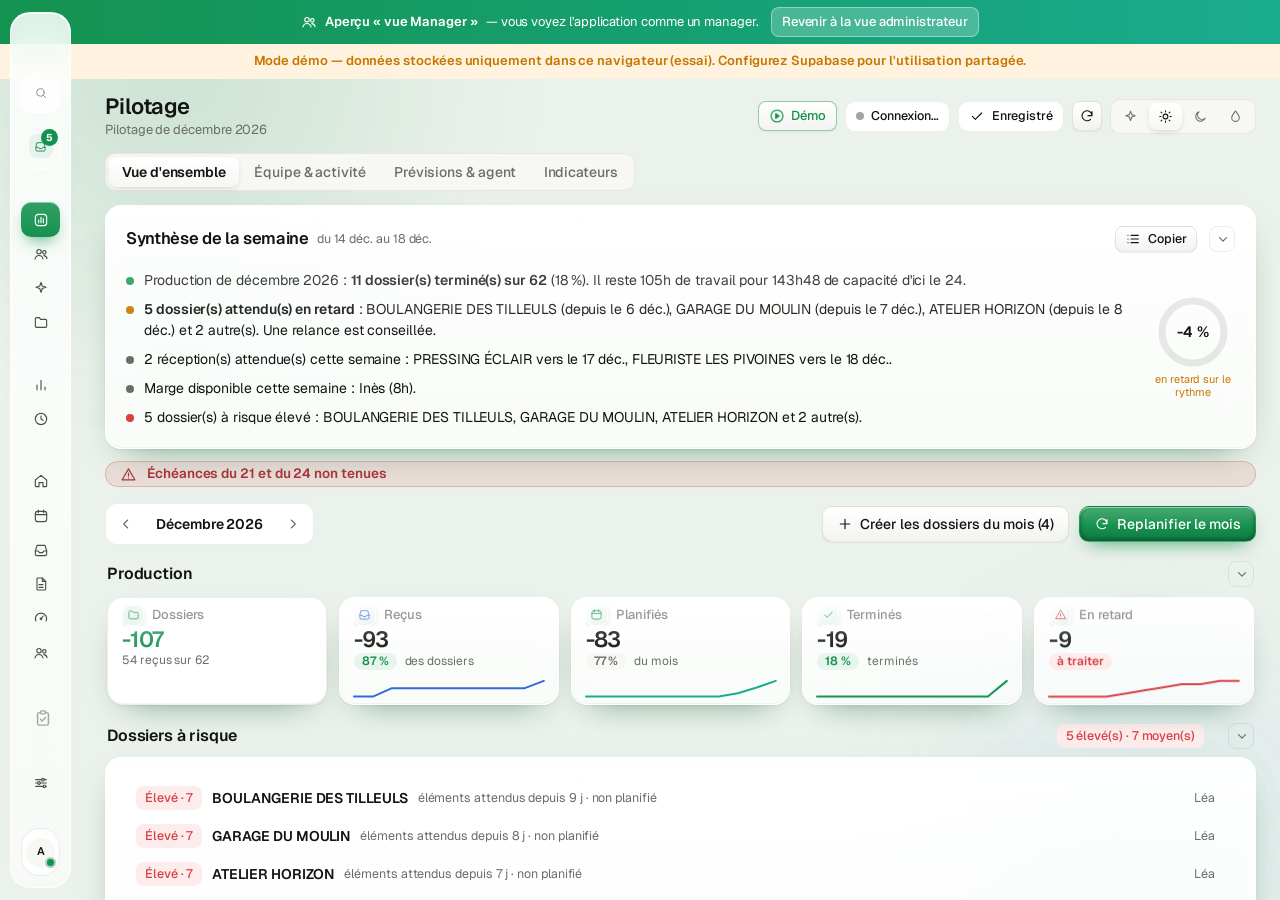
==== commit 7062d8a4: "V26.207 : imprévus en minutes (1 h, sauf apprentis), contrats 39 h / 35 h, Planning sans doublons Co" ====
--- a/app/demo.html
+++ b/app/demo.html
@@ -11,7 +11,7 @@
 <script>document.documentElement.dataset.ui = "v2";
   try { if (!sessionStorage.getItem('planif-demo-user')) sessionStorage.setItem('planif-view-as', 'manager'); sessionStorage.setItem('planif-demo-user', sessionStorage.getItem('planif-demo-user') || 'admin@demo.local'); var th = localStorage.getItem('planif-theme') || 'clair'; document.documentElement.dataset.theme = th === 'clair' || th === 'iris' ? 'clair' : 'signature'; if (th === 'nuit') document.documentElement.dataset.variant = 'aurora'; if (th === 'iris') document.documentElement.dataset.variant = 'iris'; var sd = localStorage.getItem('planif-side'); if ((sd === 'dark' || sd === 'color') && th !== 'iris') document.documentElement.dataset.side = sd; var ac = localStorage.getItem('planif-accent'); if (ac) document.documentElement.dataset.accent = ac; document.documentElement.dataset.motion = 'always'; } catch (e) { document.documentElement.dataset.theme = 'clair'; }
 </script>
-<link rel="stylesheet" href="styles.css"><link rel="stylesheet" href="design-v2.css"><link rel="stylesheet" href="design-signature.css"><link rel="stylesheet" href="design-effects.css"><link rel="stylesheet" href="design-aurora.css"><link rel="stylesheet" href="design-clair.css"><link rel="stylesheet" href="design-iris.css"><link rel="stylesheet" href="design-motion.css">
+<link rel="stylesheet" href="styles.css"><link rel="stylesheet" href="design-v2.css"><link rel="stylesheet" href="design-signature.css"><link rel="stylesheet" href="design-effects.css"><link rel="stylesheet" href="design-aurora.css"><link rel="stylesheet" href="design-clair.css"><link rel="stylesheet" href="design-iris.css"><link rel="stylesheet" href="design-motion.css"><link rel="stylesheet" href="design-planning.css">
 <div id="app"><div class="boot">Chargement de la démo…</div></div>
 <div id="sheet-root"></div>
 <div id="toasts" aria-live="polite"></div>
@@ -40,7 +40,7 @@
       var nm = new Date(now.getFullYear(), now.getMonth() + 1, 1), next = iso(nm).slice(0, 7);
       localStorage.setItem('planif-theme-chosen:lea@demo.local', '1'); localStorage.setItem('planif-theme-chosen:admin@demo.local', '1');
       db.app_users.push(Object.assign({}, adm, { id: 'u-eva', email: 'lea@demo.local', name: 'Léa Moreau', role: 'collab', collaborator_id: 'k-eva', active: true }));
-      db.collaborators.push({ id: 'k-eva', name: 'Léa', kind: 'collab', daily_capacity_min: 420, work_days: [1, 2, 3, 4, 5], active: true, version: 1, color: '#d946ef' });
+      db.collaborators.push({ id: 'k-eva', name: 'Léa', kind: 'collab', daily_capacity_min: 468, work_days: [1, 2, 3, 4, 5], active: true, version: 1, color: '#d946ef' });
       var pres = []; for (var i = 0; i < 60; i++) { var d = new Date(now); d.setDate(d.getDate() + i); if ([1, 2, 3].indexOf(d.getDay()) >= 0) pres.push(iso(d)); }
       db.collaborators.push({ id: 'k-chloe', name: 'Inès', kind: 'apprenti', tutor_id: null, presence_dates: pres, daily_capacity_min: 420, work_days: [1, 2, 3, 4, 5], active: true, version: 1, color: '#14b8a6' });
       var late = [['BOULANGERIE DES TILLEULS', 9], ['GARAGE DU MOULIN', 8], ['ATELIER HORIZON', 7], ['CAFÉ DES ARTS', 6], ['PLOMBERIE MARTEAU', 4]];
@@ -53,7 +53,7 @@
       // V27.00 : Léa surchargée le mois de production, Hugo disponible → réaffectations proposées (vue manager)
       db.app_users.push(Object.assign({}, adm, { id: 'u-karim', email: 'hugo@demo.local', name: 'Hugo Lefèvre', role: 'collab', collaborator_id: 'k-karim', active: true })); localStorage.setItem('planif-theme-chosen:hugo@demo.local', '1');
       db.collaborators.forEach(function (c) { if (c.id === 'k-eva') c.rc_id = 'k-karim'; });
-      db.collaborators.push({ id: 'k-karim', name: 'Hugo', kind: 'rc', daily_capacity_min: 420, work_days: [1, 2, 3, 4, 5], active: true, version: 1, color: '#0ea5e9' });
+      db.collaborators.push({ id: 'k-karim', name: 'Hugo', kind: 'rc', daily_capacity_min: 468, work_days: [1, 2, 3, 4, 5], active: true, version: 1, color: '#0ea5e9' });
       var pm = Number(iso(now).slice(8)) > 24 ? next : m, wdays = [];
       for (var dd = new Date(pm + '-01T12:00:00'); iso(dd).slice(0, 7) === pm && iso(dd).slice(8) <= '24'; dd.setDate(dd.getDate() + 1)) if (dd.getDay() >= 1 && dd.getDay() <= 5 && iso(dd) > iso(now)) wdays.push(iso(dd));
       var FZ = ['SAS EXEMPLE ALPHA', 'SARL BETA CONSEIL', 'GAMMA BÂTIMENT', 'DELTA TRANSPORTS', 'EPSILON DIGITAL', 'ZÊTA IMMOBILIER', 'ÊTA RESTAURATION', 'THÊTA SERVICES', 'IOTA COIFFURE', 'KAPPA INVEST', 'LAMBDA ÉVÉNEMENTS', 'MU PAYSAGES', 'NU TEXTILES', 'XI OPTIQUE', 'OMICRON SPORTS', 'PI MENUISERIE', 'RHÔ PRIMEURS', 'SIGMA SÉCURITÉ', 'TAU COURSIERS', 'UPSILON YOGA', 'PHI BOUTIQUE', 'CHI SERRURERIE', 'PSI CONSULTING', 'OMÉGA NETTOYAGE'];
--- a/app/styles.css
+++ b/app/styles.css
@@ -1,670 +1,670 @@
-/* =====================================================================
-   Planification TVA — système de design
-   Tous les réglages visuels sont des variables ci-dessous (couleurs, rayons,
-   bordures, espacements, typographie, animations). Deux thèmes :
-   - "signature" (défaut) : fond greige, menu noir, accents vert vif + citron
-   - "clair"               : fond blanc bleuté, menu blanc, accents indigo + cyan
-   ===================================================================== */
-:root, [data-theme="signature"] {
-  /* Typographie */
-  --font: "Inter", -apple-system, BlinkMacSystemFont, "Segoe UI", Roboto, Helvetica, Arial, sans-serif;
-  --fs-body: 14.5px; --fs-small: 12.5px; --fs-title: 26px; --fs-kpi: 36px;
-  /* Surfaces */
-  --bg: #ECEBE6; --surface: #FFFFFF; --surface-2: #F6F5F1; --frame: #F2F1EC;
-  --border: rgba(14, 15, 12, .08); --border-strong: rgba(14, 15, 12, .15);
-  --text: #0E0F0C; --muted: #6C6F67; --faint: #A4A79F;
-  --ink: #0E0F0C; --ink-text: #FFFFFF;
-  /* Accents */
-  --accent: #3DDC84; --accent-ink: #062713; --accent-soft: #DCF7E7;
-  --pop: #E4F25A; --pop-ink: #1C2006; --pop-soft: #F6FAD2;
-  --ok: #17A158; --ok-soft: #E0F4E8; --warn: #D98300; --warn-soft: #FFF0D6;
-  --bad: #E5484D; --bad-soft: #FDE8E8; --info: #3A6DE0; --info-soft: #E6EDFC;
-  /* Missions */
-  --k-tenue: #4C7DF0; --k-lettrage: #9B6CF0; --k-tva: #12B3A3;
-  /* Menu latéral */
-  --side-bg: #0E0F0C; --side-text: #A8ACA2; --side-strong: #FFFFFF; --side-muted: #6A6E65;
-  --side-hover: rgba(255, 255, 255, .07); --side-active: #3DDC84; --side-active-text: #06180D; --side-border: rgba(255, 255, 255, .06);
-  --promo-bg: #E4F25A; --promo-text: #1C2006; --promo-chip: #FFFFFF;
-  /* Barre d'onglets mobile */
-  --nav-bg: #0E0F0C; --nav-text: #9EA299; --nav-active: #3DDC84; --nav-active-text: #06180D;
-  /* Graphiques */
-  --hatch: rgba(14, 15, 12, .16); --track: #EFEEE9;
-  /* Formes */
-  --r-xl: 28px; --r-lg: 22px; --r-md: 16px; --r-sm: 12px; --bw: 1px;
-  --shadow: 0 1px 2px rgba(14, 15, 12, .04);
-  --shadow-lg: 0 18px 50px rgba(14, 15, 12, .16);
-  /* Mouvement */
-  --ease: cubic-bezier(.2, .8, .2, 1); --spring: cubic-bezier(.34, 1.4, .64, 1); --dur: 220ms;
-  --gap: 16px; --pad: 20px;
-  color-scheme: light;
-}
-[data-theme="clair"] {
-  --bg: #F2F4F9; --surface: #FFFFFF; --surface-2: #F6F7FB; --frame: #F1F3F8;
-  --border: rgba(24, 34, 72, .08); --border-strong: rgba(24, 34, 72, .15);
-  --text: #121833; --muted: #626C85; --faint: #9AA3B8;
-  --ink: #121833; --ink-text: #FFFFFF;
-  --accent: #5B5BF6; --accent-ink: #FFFFFF; --accent-soft: #ECECFE;
-  --pop: #2EC7F0; --pop-ink: #04303C; --pop-soft: #DDF5FC;
-  --ok: #12A150; --ok-soft: #E1F5EA; --warn: #E08600; --warn-soft: #FFF1DA;
-  --bad: #EF4F5E; --bad-soft: #FDE9EB; --info: #5B5BF6; --info-soft: #ECECFE;
-  --k-tenue: #5B5BF6; --k-lettrage: #D35BD8; --k-tva: #10B6A6;
-  --side-bg: #FFFFFF; --side-text: #4E5873; --side-strong: #121833; --side-muted: #A0A8BC;
-  --side-hover: #F3F4FA; --side-active: #5B5BF6; --side-active-text: #FFFFFF; --side-border: rgba(24, 34, 72, .08);
-  --promo-bg: linear-gradient(140deg, #5B5BF6 0%, #8C5CF6 100%); --promo-text: #FFFFFF; --promo-chip: rgba(255, 255, 255, .95);
-  --nav-bg: #FFFFFF; --nav-text: #7A839A; --nav-active: #5B5BF6; --nav-active-text: #FFFFFF;
-  --hatch: rgba(24, 34, 72, .15); --track: #EEF0F6;
-  --shadow: 0 1px 2px rgba(24, 34, 72, .05);
-  --shadow-lg: 0 18px 50px rgba(24, 34, 72, .16);
-}
-
-/* ---------- Base ---------- */
-* { box-sizing: border-box; -webkit-tap-highlight-color: transparent; }
-html, body { margin: 0; padding: 0; background: var(--bg); color: var(--text); }
-body { font-family: var(--font); font-size: var(--fs-body); line-height: 1.45; letter-spacing: -.006em; font-feature-settings: "cv11", "ss01", "tnum" 0; -webkit-font-smoothing: antialiased; -webkit-text-size-adjust: 100%; transition: background var(--dur) var(--ease); }
-button, input, select, textarea { font: inherit; color: inherit; letter-spacing: inherit; }
-a { color: var(--accent); }
-[data-theme="signature"] a { color: var(--text); }
-h1, h2, h3 { margin: 0; line-height: 1.2; letter-spacing: -.02em; font-weight: 600; }
-h1 { font-size: var(--fs-title); } h2 { font-size: 17px; } h3 { font-size: 15px; }
-p { margin: 0 0 8px; }
-.muted { color: var(--muted); } .small { font-size: var(--fs-small); } .nowrap { white-space: nowrap; }
-.num, .tab { font-variant-numeric: tabular-nums; }
-.eyebrow { font-size: 11px; font-weight: 600; letter-spacing: .08em; text-transform: uppercase; color: var(--muted); }
-.ic { width: 20px; height: 20px; flex: none; display: inline-block; vertical-align: middle; }
-.ic.sm { width: 16px; height: 16px; } .ic.lg { width: 24px; height: 24px; }
-.boot { min-height: 100vh; display: grid; place-items: center; color: var(--muted); }
-.cap { display: inline-block; } .cap::first-letter { text-transform: uppercase; }
-::selection { background: var(--pop); color: var(--pop-ink); }
-
-/* ---------- Structure ---------- */
-.shell { display: grid; grid-template-columns: 276px minmax(0, 1fr); min-height: 100vh; transition: grid-template-columns .35s var(--ease); }
-.side { position: sticky; top: 12px; margin: 12px 0 12px 12px; height: calc(100vh - 24px); background: var(--side-bg); color: var(--side-text); border: var(--bw) solid var(--side-border); border-radius: var(--r-xl); padding: 16px 12px 12px; display: flex; flex-direction: column; gap: 2px; overflow-y: auto; overflow-x: hidden; scrollbar-width: none; z-index: 60; }
-.side::-webkit-scrollbar { display: none; }
-.side-head { display: flex; align-items: center; gap: 10px; padding: 2px 4px 12px; }
-.logo { width: 40px; height: 40px; border-radius: 13px; background: var(--side-active); color: var(--side-active-text); display: grid; place-items: center; flex: none; }
-.brand-t { font-weight: 700; font-size: 16px; color: var(--side-strong); line-height: 1.15; flex: 1; min-width: 0; white-space: nowrap; }
-.brand-t small { display: block; font-weight: 500; font-size: 12px; color: var(--side-muted); }
-.side-btn { width: 34px; height: 34px; border-radius: 11px; border: 0; background: var(--side-hover); color: var(--side-text); display: grid; place-items: center; cursor: pointer; flex: none; transition: transform var(--dur) var(--ease), background var(--dur); }
-.side-btn:hover { color: var(--side-strong); }
-.side-btn:active { transform: scale(.92); }
-.side-month { display: flex; align-items: center; justify-content: space-between; gap: 6px; background: var(--side-hover); border-radius: 999px; padding: 4px; margin: 2px 0 8px; }
-.side-month span { font-weight: 600; color: var(--side-strong); font-size: 14px; }
-.side-month button { width: 30px; height: 30px; border-radius: 50%; border: 0; background: transparent; color: var(--side-text); cursor: pointer; display: grid; place-items: center; }
-.side-month button:hover { background: var(--side-hover); color: var(--side-strong); }
-.side-search { display: flex; align-items: center; gap: 10px; width: 100%; padding: 10px 12px; border-radius: 14px; border: var(--bw) solid var(--side-border); background: transparent; color: var(--side-muted); cursor: pointer; text-align: left; margin-bottom: 6px; }
-.side-search:hover { color: var(--side-text); background: var(--side-hover); }
-.side-search kbd { margin-left: auto; font: 600 11px var(--font); border: var(--bw) solid var(--side-border); border-radius: 7px; padding: 2px 6px; }
-.nav-label { font-size: 10.5px; font-weight: 600; letter-spacing: .09em; text-transform: uppercase; color: var(--side-muted); padding: 14px 12px 6px; white-space: nowrap; }
-.side a.nav { position: relative; display: flex; align-items: center; gap: 12px; padding: 10px 12px; border-radius: 999px; color: var(--side-text); text-decoration: none; font-weight: 500; white-space: nowrap; transition: background var(--dur) var(--ease), color var(--dur), transform .15s var(--ease); }
-.side a.nav:hover { background: var(--side-hover); color: var(--side-strong); }
-.side a.nav:active { transform: scale(.97); }
-.side a.nav.on { background: var(--side-active); color: var(--side-active-text); font-weight: 600; }
-.side a.nav .count { margin-left: auto; font-size: 12px; font-variant-numeric: tabular-nums; color: var(--side-muted); font-weight: 500; }
-.side a.nav .count.hot { background: var(--bad); color: #fff; padding: 1px 7px; border-radius: 999px; font-weight: 600; }
-.side a.nav.on .count { color: inherit; opacity: .75; }
-.usercard { display: flex; align-items: center; gap: 10px; background: var(--side-hover); border-radius: 18px; padding: 8px; margin-top: 10px; }
-.avatar { width: 36px; height: 36px; border-radius: 50%; display: grid; place-items: center; font-weight: 600; font-size: 13px; background: var(--surface-2); color: var(--text); position: relative; flex: none; }
-.avatar .online { position: absolute; right: -1px; bottom: -1px; width: 11px; height: 11px; border-radius: 50%; background: var(--accent); border: 2px solid var(--side-bg); }
-.usercard .who { min-width: 0; flex: 1; line-height: 1.2; }
-.usercard .who b { display: block; color: var(--side-strong); font-size: 13.5px; white-space: nowrap; overflow: hidden; text-overflow: ellipsis; }
-.usercard .who span { font-size: 12px; color: var(--side-muted); }
-
-.main { min-width: 0; display: flex; flex-direction: column; padding: 0 24px 48px; }
-.top { position: sticky; top: 0; z-index: 30; display: flex; align-items: center; gap: 12px; padding: 20px 0 14px; background: linear-gradient(var(--bg) 75%, color-mix(in srgb, var(--bg) 0%, transparent)); }
-.top .title { margin-right: auto; min-width: 0; }
-.top .title h1 { font-size: 24px; }
-.top .title .sub { font-size: 13px; color: var(--muted); margin-top: 2px; }
-.top-actions { display: flex; align-items: center; gap: 8px; }
-.content { width: 100%; max-width: 1400px; }
-.bottom-nav, .m-only { display: none; }
-.banner { padding: 8px 20px; font-size: 13px; font-weight: 600; text-align: center; }
-.banner.demo { background: var(--pop-soft); color: var(--pop-ink); }
-[data-theme="clair"] .banner.demo { background: var(--warn-soft); color: var(--warn); }
-.banner.bad { background: var(--bad-soft); color: var(--bad); }
-
-/* ---------- Statut / sync ---------- */
-.status { display: flex; gap: 8px; align-items: center; font-size: 12.5px; }
-.pill { display: inline-flex; gap: 7px; align-items: center; padding: 6px 12px; border-radius: 999px; background: var(--surface); border: var(--bw) solid var(--border); white-space: nowrap; font-weight: 500; }
-.dot { width: 8px; height: 8px; border-radius: 50%; background: var(--faint); display: inline-block; flex: none; }
-.dot.g { background: var(--accent); box-shadow: 0 0 0 3px color-mix(in srgb, var(--accent) 22%, transparent); animation: pulse 2.4s var(--ease) infinite; }
-.dot.o { background: var(--warn); } .dot.r { background: var(--bad); }
-.pill.err { background: var(--bad-soft); color: var(--bad); border-color: transparent; cursor: pointer; font-weight: 600; }
-@keyframes pulse { 50% { box-shadow: 0 0 0 6px color-mix(in srgb, var(--accent) 0%, transparent); } }
-
-/* ---------- Boutons, pills, segments ---------- */
-.btn { display: inline-flex; align-items: center; justify-content: center; gap: 7px; min-height: 40px; padding: 8px 16px; border-radius: 999px; border: var(--bw) solid var(--border-strong); background: var(--surface); color: var(--text); cursor: pointer; font-weight: 500; white-space: nowrap; text-decoration: none; transition: transform .15s var(--ease), background var(--dur), box-shadow var(--dur), border-color var(--dur); }
-.btn:hover { background: var(--surface-2); }
-.btn:active { transform: scale(.96); }
-.btn.primary { background: var(--accent); color: var(--accent-ink); border-color: transparent; font-weight: 600; }
-.btn.primary:hover { filter: brightness(1.04); box-shadow: 0 6px 18px color-mix(in srgb, var(--accent) 35%, transparent); }
-.btn.dark { background: var(--ink); color: var(--ink-text); border-color: transparent; font-weight: 600; }
-.btn.dark:hover { filter: brightness(1.2); }
-.btn.danger { color: var(--bad); }
-.btn.big { min-height: 52px; font-size: 16px; padding: 12px 24px; }
-.btn.sm { min-height: 32px; padding: 4px 12px; font-size: 13px; }
-.btn.icon { width: 40px; padding: 0; } .btn.icon.sm { width: 32px; }
-.btn:disabled { opacity: .45; cursor: not-allowed; transform: none; box-shadow: none; }
-.seg { display: inline-flex; gap: 2px; padding: 4px; border: var(--bw) solid var(--border); border-radius: 999px; background: var(--surface); position: relative; }
-.seg button { border: 0; background: transparent; padding: 7px 15px; min-height: 34px; border-radius: 999px; cursor: pointer; font-weight: 500; color: var(--muted); transition: background var(--dur) var(--ease), color var(--dur); }
-.seg button:hover { color: var(--text); }
-.seg button.on { background: var(--ink); color: var(--ink-text); font-weight: 600; }
-.chips { display: flex; gap: 8px; flex-wrap: wrap; }
-.chip { border: var(--bw) solid var(--border-strong); background: var(--surface); padding: 6px 14px 6px 8px; border-radius: 999px; cursor: pointer; min-height: 38px; display: inline-flex; align-items: center; gap: 8px; font-weight: 500; white-space: nowrap; transition: all var(--dur) var(--ease); }
-.chip:active { transform: scale(.96); }
-.chip.on { background: var(--ink); border-color: var(--ink); color: var(--ink-text); }
-.chip .mini-av { width: 24px; height: 24px; border-radius: 50%; display: grid; place-items: center; font-size: 10.5px; font-weight: 700; color: #fff; }
-.swatch { width: 10px; height: 10px; border-radius: 50%; display: inline-block; flex: none; }
-.month-pill { display: inline-flex; align-items: center; gap: 4px; padding: 4px; border-radius: 999px; background: var(--surface); border: var(--bw) solid var(--border); }
-.month-pill b { padding: 0 10px; min-width: 120px; text-align: center; font-weight: 600; }
-.month-pill button { width: 32px; height: 32px; border-radius: 50%; border: 0; background: transparent; cursor: pointer; display: grid; place-items: center; color: var(--muted); }
-.month-pill button:hover { background: var(--surface-2); color: var(--text); }
-.theme-switch { display: inline-flex; padding: 3px; gap: 2px; border-radius: 999px; background: var(--surface); border: var(--bw) solid var(--border); }
-.theme-switch button { border: 0; background: transparent; border-radius: 999px; padding: 6px 12px; display: inline-flex; gap: 6px; align-items: center; cursor: pointer; color: var(--muted); font-weight: 500; font-size: 13px; transition: all var(--dur) var(--ease); }
-.theme-switch button.on { background: var(--ink); color: var(--ink-text); font-weight: 600; }
-
-/* ---------- Formulaires ---------- */
-input[type=text], input[type=email], input[type=password], input[type=number], input[type=date], input[type=search], input[type=time], select, textarea {
-  min-height: 42px; padding: 9px 14px; border: var(--bw) solid var(--border-strong); border-radius: 14px; background: var(--surface); color: var(--text); width: 100%; transition: border-color var(--dur), box-shadow var(--dur); }
-textarea { min-height: 76px; resize: vertical; }
-input:focus, select:focus, textarea:focus { outline: none; border-color: var(--accent); box-shadow: 0 0 0 4px color-mix(in srgb, var(--accent) 18%, transparent); }
-button:focus-visible, a:focus-visible, .chip:focus-visible { outline: 2px solid var(--accent); outline-offset: 2px; }
-input:disabled, select:disabled, textarea:disabled { color: var(--muted); background: var(--surface-2); }
-label.f { display: flex; flex-direction: column; gap: 6px; font-size: 12.5px; color: var(--muted); }
-label.f > span { font-weight: 600; }
-label.cb { display: inline-flex; gap: 10px; align-items: center; cursor: pointer; min-height: 36px; }
-input[type=checkbox] { appearance: none; -webkit-appearance: none; width: 22px; height: 22px; border-radius: 7px; border: 1.5px solid var(--border-strong); background: var(--surface); display: inline-grid; place-items: center; cursor: pointer; transition: all var(--dur) var(--ease); flex: none; margin: 0; }
-input[type=checkbox]:checked { background: var(--ink); border-color: var(--ink); }
-input[type=checkbox]:checked::after { content: ""; width: 10px; height: 6px; border: 2px solid var(--ink-text); border-top: 0; border-right: 0; transform: translateY(-1px) rotate(-45deg); }
-.form { display: grid; grid-template-columns: repeat(auto-fill, minmax(200px, 1fr)); gap: 14px; }
-.search-box { position: relative; flex: 1; min-width: 200px; }
-.search-box .ic { position: absolute; left: 14px; top: 50%; transform: translateY(-50%); color: var(--muted); }
-.search-box input { padding-left: 42px; border-radius: 999px; }
-
-/* ---------- Cartes ---------- */
-.card { background: var(--surface); border: var(--bw) solid var(--border); border-radius: var(--r-xl); box-shadow: var(--shadow); padding: var(--pad); min-width: 0; }
-.card + .card { margin-top: var(--gap); }
-.card-h { display: flex; align-items: center; gap: 10px; margin-bottom: 14px; flex-wrap: wrap; }
-.card-h h2 { margin-right: auto; display: flex; align-items: center; gap: 10px; }
-.card-h .sub { width: 100%; margin-top: -8px; font-size: 13px; color: var(--muted); }
-.frame { background-color: var(--frame); background-image: repeating-linear-gradient(135deg, transparent 0 9px, color-mix(in srgb, var(--text) 3%, transparent) 9px 10px); border: var(--bw) solid var(--border); border-radius: var(--r-xl); padding: 6px; min-width: 0; }
-.frame-h { display: flex; align-items: center; gap: 10px; padding: 10px 12px 12px; }
-.frame-h h2 { margin-right: auto; font-size: 16px; }
-.frame-h .ic { color: var(--muted); }
-.frame > .inner { background: var(--surface); border: var(--bw) solid var(--border); border-radius: var(--r-lg); padding: 16px; }
-.frame + .frame, .card + .frame, .frame + .card { margin-top: var(--gap); }
-.grid { display: grid; gap: var(--gap); }
-.g2 { grid-template-columns: repeat(2, minmax(0, 1fr)); } .g3 { grid-template-columns: repeat(3, minmax(0, 1fr)); } .g4 { grid-template-columns: repeat(4, minmax(0, 1fr)); }
-.split { display: grid; grid-template-columns: minmax(0, 1.35fr) minmax(0, 1fr); gap: var(--gap); align-items: start; }
-.row { display: flex; gap: 10px; align-items: center; flex-wrap: wrap; }
-.spacer { flex: 1; }
-.section-t { display: flex; align-items: center; gap: 10px; margin: 26px 2px 12px; }
-.section-t h2 { font-size: 18px; margin-right: auto; }
-.empty { color: var(--muted); padding: 18px 4px; text-align: center; }
-.ibox { width: 36px; height: 36px; border-radius: 12px; display: grid; place-items: center; background: var(--surface-2); color: var(--text); flex: none; border: var(--bw) solid var(--border); }
-.ibox.g { background: var(--ok-soft); color: var(--ok); border-color: transparent; } .ibox.o { background: var(--warn-soft); color: var(--warn); border-color: transparent; }
-.ibox.r { background: var(--bad-soft); color: var(--bad); border-color: transparent; } .ibox.b { background: var(--info-soft); color: var(--info); border-color: transparent; }
-.ibox.p { background: var(--pop); color: var(--pop-ink); border-color: transparent; } .ibox.a { background: var(--accent-soft); color: var(--accent); border-color: transparent; }
-[data-theme="signature"] .ibox.a { color: var(--ok); }
-
-/* ---------- Badges (statuts) ---------- */
-.badge { display: inline-flex; align-items: center; gap: 5px; font-size: 12px; padding: 3px 10px; border-radius: 999px; background: var(--surface-2); color: var(--muted); white-space: nowrap; font-weight: 500; border: var(--bw) solid var(--border); }
-.badge.g { background: var(--ok-soft); color: var(--ok); border-color: transparent; } .badge.o { background: var(--warn-soft); color: var(--warn); border-color: transparent; }
-.badge.r { background: var(--bad-soft); color: var(--bad); border-color: transparent; } .badge.b { background: var(--info-soft); color: var(--info); border-color: transparent; }
-.badge.p { background: var(--pop); color: var(--pop-ink); border-color: transparent; } .badge.k { background: var(--ink); color: var(--ink-text); border-color: transparent; }
-.badge .ic { width: 13px; height: 13px; }
-.prio { display: inline-flex; gap: 2px; align-items: flex-end; height: 12px; }
-.prio i { width: 3px; border-radius: 2px; background: var(--border-strong); }
-.prio i:nth-child(1) { height: 5px; } .prio i:nth-child(2) { height: 8px; } .prio i:nth-child(3) { height: 12px; }
-.prio.p1 i { background: var(--bad); } .prio.p2 i:nth-child(-n+2) { background: var(--warn); } .prio.p3 i:nth-child(1) { background: #E8C33A; }
-
-/* ---------- KPI ---------- */
-.kpi { background: var(--surface); border: var(--bw) solid var(--border); border-radius: var(--r-lg); padding: 16px 18px; display: flex; flex-direction: column; gap: 10px; min-width: 0; position: relative; overflow: hidden; transition: transform .2s var(--ease), box-shadow .2s var(--ease); }
-a.kpi, .kpi[data-act] { text-decoration: none; color: inherit; cursor: pointer; }
-a.kpi:hover, .kpi[data-act]:hover { transform: translateY(-2px); box-shadow: var(--shadow-lg); }
-.kpi-h { display: flex; align-items: center; gap: 10px; font-size: 13px; color: var(--muted); font-weight: 500; }
-.kpi-h .ibox { width: 32px; height: 32px; border-radius: 10px; }
-.kpi .v { font-size: var(--fs-kpi); font-weight: 600; letter-spacing: -.035em; line-height: 1; font-variant-numeric: tabular-nums; }
-.kpi .v small { font-size: 16px; font-weight: 500; color: var(--muted); letter-spacing: -.01em; margin-left: 4px; }
-.kpi .foot { display: flex; align-items: center; gap: 8px; font-size: 12.5px; color: var(--muted); flex-wrap: wrap; }
-.delta { display: inline-flex; align-items: center; gap: 3px; font-weight: 600; font-size: 12px; padding: 2px 8px; border-radius: 999px; }
-.delta.up { background: var(--ok-soft); color: var(--ok); } .delta.down { background: var(--bad-soft); color: var(--bad); } .delta.flat { background: var(--surface-2); color: var(--muted); }
-.kpi.hero { background: var(--ink); color: var(--ink-text); border-color: transparent; }
-.kpi.hero .kpi-h, .kpi.hero .foot, .kpi.hero .v small { color: color-mix(in srgb, var(--ink-text) 65%, transparent); }
-.kpi.hero .ibox { background: rgba(255, 255, 255, .1); color: var(--ink-text); border-color: transparent; }
-.kpi.popk { background: var(--pop); color: var(--pop-ink); border-color: transparent; }
-.kpi.popk .kpi-h, .kpi.popk .foot { color: color-mix(in srgb, var(--pop-ink) 70%, transparent); }
-.kpi.popk .ibox { background: rgba(0, 0, 0, .08); color: var(--pop-ink); border-color: transparent; }
-.kpi .go { position: absolute; right: 14px; top: 14px; width: 28px; height: 28px; border-radius: 50%; display: grid; place-items: center; background: var(--surface-2); color: var(--muted); }
-.kpi.hero .go { background: rgba(255, 255, 255, .1); color: var(--ink-text); }
-.kpi.popk .go { background: rgba(0, 0, 0, .08); color: var(--pop-ink); }
-
-/* ---------- Carrousels ---------- */
-.carousel { display: grid; grid-auto-flow: column; grid-auto-columns: minmax(230px, 1fr); gap: 12px; overflow-x: auto; scroll-snap-type: x mandatory; scroll-behavior: smooth; scrollbar-width: none; -webkit-overflow-scrolling: touch; overscroll-behavior-x: contain; padding: 2px; }
-.carousel::-webkit-scrollbar { display: none; }
-.carousel > * { scroll-snap-align: start; }
-.carousel.desk-grid { grid-auto-flow: row; grid-template-columns: repeat(var(--n, 4), minmax(0, 1fr)); overflow: visible; }
-.dots { display: none; justify-content: center; gap: 6px; margin-top: 10px; }
-.dots i { width: 6px; height: 6px; border-radius: 99px; background: var(--border-strong); transition: width .3s var(--ease), background .3s; }
-.dots i.on { width: 18px; background: var(--ink); }
-.chips.scroll { flex-wrap: nowrap; overflow-x: auto; scrollbar-width: none; scroll-snap-type: x proximity; padding: 2px; }
-.chips.scroll::-webkit-scrollbar { display: none; }
-
-/* ---------- Jauges & barres ---------- */
-.ring { position: relative; width: 132px; height: 132px; flex: none; }
-.ring svg { width: 100%; height: 100%; transform: rotate(-90deg); }
-.ring circle { fill: none; stroke-width: 11; stroke-linecap: round; transition: stroke-dasharray .9s var(--ease); }
-.ring .center { position: absolute; inset: 0; display: grid; place-content: center; text-align: center; }
-.ring .center b { font-size: 26px; font-weight: 600; letter-spacing: -.03em; font-variant-numeric: tabular-nums; }
-.ring .center span { font-size: 12px; color: var(--muted); }
-.load-card { display: flex; align-items: center; gap: 18px; }
-.legend-list { display: flex; flex-direction: column; gap: 8px; font-size: 13px; min-width: 0; flex: 1; }
-.legend-list div { display: flex; align-items: center; gap: 8px; }
-.legend-list b { margin-left: auto; font-variant-numeric: tabular-nums; }
-.lg-sw { width: 10px; height: 10px; border-radius: 4px; flex: none; }
-.hatch { background-color: var(--surface-2) !important; background-image: repeating-linear-gradient(135deg, transparent 0 4px, var(--hatch) 4px 5.2px) !important; border: var(--bw) solid var(--border-strong); }
-.load { display: flex; flex-direction: column; gap: 8px; }
-.load .nums { display: flex; justify-content: space-between; align-items: center; gap: 8px; font-variant-numeric: tabular-nums; font-size: 14px; }
-.bar { height: 10px; background: var(--track); border-radius: 99px; overflow: hidden; position: relative; }
-.bar > i { position: absolute; left: 0; top: 0; bottom: 0; border-radius: 99px; transition: width .8s var(--ease); }
-.bar > i.done { background-color: transparent; background-image: repeating-linear-gradient(135deg, transparent 0 3px, var(--hatch) 3px 4.5px); }
-.lv-green { background: var(--accent); } .lv-orange { background: var(--warn); } .lv-red { background: var(--bad); } .lv-off { background: var(--faint); }
-[data-theme="signature"] .lv-green { background: var(--ok); }
-.cell-green { background: var(--ok-soft); color: var(--ok); } .cell-orange { background: var(--warn-soft); color: var(--warn); }
-.cell-red { background: var(--bad-soft); color: var(--bad); } .cell-off { background: transparent; color: var(--faint); }
-/* Histogramme vertical */
-.vbars { display: flex; align-items: flex-end; gap: 8px; height: 190px; padding-top: 10px; }
-.vb { flex: 1; min-width: 0; height: 100%; display: flex; flex-direction: column; align-items: center; gap: 6px; cursor: default; position: relative; }
-.vb .col { position: relative; width: 100%; max-width: 34px; flex: 1; display: flex; align-items: flex-end; }
-.vb .cap-t { position: absolute; left: 0; right: 0; bottom: 0; border-radius: 10px; background: var(--track); }
-.vb .fill { position: relative; width: 100%; border-radius: 10px; transform-origin: bottom; }
-.vb .fill.past { background-color: var(--surface-2); background-image: repeating-linear-gradient(135deg, transparent 0 4px, var(--hatch) 4px 5.2px); border: var(--bw) solid var(--border-strong); }
-.vb .fill.today { background: var(--pop); }
-.vb .fill.future { background: var(--ink); }
-[data-theme="clair"] .vb .fill.future { background: var(--accent); }
-.vb .fill.over { background: var(--bad); }
-.vb .lab { font-size: 11px; color: var(--muted); font-variant-numeric: tabular-nums; }
-.vb.is-today .lab { color: var(--text); font-weight: 700; }
-.vb:hover .tip { opacity: 1; transform: translate(-50%, -4px); }
-.tip { position: absolute; bottom: 100%; left: 50%; transform: translate(-50%, 4px); background: var(--ink); color: var(--ink-text); font-size: 12px; padding: 6px 10px; border-radius: 10px; white-space: nowrap; pointer-events: none; opacity: 0; transition: all .18s var(--ease); z-index: 5; }
-/* Entonnoir */
-.funnel { display: flex; flex-direction: column; gap: 10px; }
-.funnel .fr { display: grid; grid-template-columns: 96px 1fr 44px; gap: 12px; align-items: center; font-size: 13.5px; }
-.funnel .ft { height: 34px; border-radius: 12px; min-width: 34px; transform-origin: left; }
-.funnel .fv { text-align: right; font-weight: 600; font-variant-numeric: tabular-nums; }
-.funnel .ft.last { background: var(--pop); }
-.ratios { display: grid; grid-template-columns: repeat(3, minmax(0, 1fr)); border: var(--bw) solid var(--border); border-radius: var(--r-md); margin-top: 14px; overflow: hidden; }
-.ratios div { padding: 10px 12px; font-size: 12.5px; color: var(--muted); }
-.ratios div + div { border-left: var(--bw) solid var(--border); }
-.ratios b { display: block; color: var(--text); font-size: 15px; margin-top: 2px; font-variant-numeric: tabular-nums; }
-/* Anneau de répartition */
-.donut { display: flex; align-items: center; gap: 18px; flex-wrap: wrap; }
-.donut svg { width: 150px; height: 150px; transform: rotate(-90deg); flex: none; }
-.donut circle { fill: none; stroke-width: 16; }
-.donut-c { position: relative; width: 150px; height: 150px; flex: none; }
-.donut-c .center { position: absolute; inset: 0; display: grid; place-content: center; text-align: center; }
-.donut-c .center b { font-size: 22px; font-weight: 600; letter-spacing: -.02em; }
-.donut-c .center span { font-size: 11.5px; color: var(--muted); }
-/* Cartes collaborateur */
-.collab-card { display: flex; flex-direction: column; gap: 12px; }
-.collab-card .ch { display: flex; align-items: center; gap: 10px; }
-.collab-card .ch b { display: block; } .collab-card .ch span { font-size: 12.5px; color: var(--muted); }
-.mbars { display: flex; align-items: flex-end; gap: 4px; height: 54px; }
-.mbars i { flex: 1; border-radius: 5px; min-height: 3px; transform-origin: bottom; background: var(--ink); }
-[data-theme="clair"] .mbars i { background: var(--accent); }
-.mbars i.past { background-color: var(--surface-2); background-image: repeating-linear-gradient(135deg, transparent 0 3px, var(--hatch) 3px 4.2px); border: var(--bw) solid var(--border-strong); }
-.mbars i.today { background: var(--pop); } .mbars i.over { background: var(--bad); } .mbars i.off { background: var(--track); }
-
-/* ---------- Tâches ---------- */
-.tasks { display: flex; flex-direction: column; gap: 10px; }
-.swipe { position: relative; border-radius: 20px; overflow: hidden; }
-.swipe-bg { position: absolute; inset: 0; display: flex; align-items: center; justify-content: space-between; padding: 0 22px; font-weight: 600; font-size: 13px; opacity: 0; transition: opacity .15s; }
-.swipe.swiping .swipe-bg { opacity: 1; }
-.swipe-bg .l { color: #fff; display: flex; gap: 8px; align-items: center; opacity: .5; transition: opacity .15s, transform .2s var(--spring); }
-.swipe-bg .r { color: var(--ink-text); display: flex; gap: 8px; align-items: center; opacity: .5; transition: opacity .15s, transform .2s var(--spring); }
-.swipe.dir-r .swipe-bg { background: var(--ok); } .swipe.dir-l .swipe-bg { background: var(--ink); }
-.swipe.dir-r .swipe-bg .r, .swipe.dir-l .swipe-bg .l { visibility: hidden; }
-.swipe.arm-r .swipe-bg .l, .swipe.arm-l .swipe-bg .r { opacity: 1; transform: scale(1.12); }
-.task { --k: var(--accent); position: relative; display: grid; grid-template-columns: auto 1fr auto; gap: 12px; align-items: center; padding: 13px 14px 13px 18px; border: var(--bw) solid var(--border); border-radius: 20px; background: var(--surface); cursor: pointer; transition: transform .28s var(--ease), box-shadow var(--dur), background var(--dur), opacity var(--dur); touch-action: pan-y; }
-.task::before { content: ""; position: absolute; left: 7px; top: 14px; bottom: 14px; width: 4px; border-radius: 4px; background: var(--k); }
-.task.k-tenue { --k: var(--k-tenue); } .task.k-lettrage { --k: var(--k-lettrage); } .task.k-tva { --k: var(--k-tva); }
-.task:hover { box-shadow: 0 6px 20px color-mix(in srgb, var(--text) 7%, transparent); }
-.task:active { transform: scale(.985); }
-.task.done { background: var(--surface-2); }
-.task.done .tname { color: var(--muted); text-decoration: line-through; text-decoration-color: var(--faint); }
-.task.forecast { border-style: dashed; border-color: var(--border-strong); background-image: repeating-linear-gradient(135deg, transparent 0 10px, color-mix(in srgb, var(--text) 2.5%, transparent) 10px 11px); }
-.task.unsaved { box-shadow: inset 0 0 0 2px var(--warn); } .task.failed { box-shadow: inset 0 0 0 2px var(--bad); }
-.task.flash { animation: flash 1.2s var(--ease); }
-@keyframes flash { 0%, 100% { box-shadow: 0 0 0 0 transparent; } 25% { box-shadow: 0 0 0 4px color-mix(in srgb, var(--pop) 70%, transparent); } }
-.task .time { font-variant-numeric: tabular-nums; font-weight: 600; font-size: 13px; color: var(--muted); min-width: 42px; }
-.task .tname { font-weight: 600; font-size: 15px; letter-spacing: -.01em; }
-.task .meta { font-size: 12.5px; color: var(--muted); display: flex; gap: 6px; flex-wrap: wrap; align-items: center; margin-top: 4px; }
-.task .meta .kind { display: inline-flex; align-items: center; gap: 6px; font-weight: 500; color: var(--text); }
-.task .meta .kind i { width: 7px; height: 7px; border-radius: 50%; background: var(--k); }
-.check { width: 34px; height: 34px; border-radius: 50%; border: 1.5px solid var(--border-strong); background: var(--surface); display: grid; place-items: center; cursor: pointer; color: transparent; padding: 0; transition: all .25s var(--ease); }
-.check svg { width: 17px; height: 17px; }
-.check:hover:not(:disabled) { border-color: var(--ok); color: var(--ok); }
-.check:active:not(:disabled) { transform: scale(.88); }
-.task.done .check { background: var(--ok); border-color: var(--ok); color: #fff; }
-.task.just-done .check { animation: pop .45s var(--spring); }
-.task.just-done .check path { stroke-dasharray: 22; stroke-dashoffset: 22; animation: draw .4s .08s var(--ease) forwards; }
-.check:disabled { opacity: .35; cursor: default; }
-@keyframes pop { 0% { transform: scale(.7); } 60% { transform: scale(1.15); } 100% { transform: scale(1); } }
-@keyframes draw { to { stroke-dashoffset: 0; } }
-.task.mini { grid-template-columns: 1fr; padding: 9px 10px 9px 16px; gap: 0; border-radius: 14px; }
-.task.mini::before { left: 6px; top: 10px; bottom: 10px; width: 3px; }
-.task.mini .tname { font-size: 13px; } .task.mini .meta { font-size: 11.5px; margin-top: 1px; }
-.task[draggable=true] { cursor: grab; }
-.swipe-hint { font-size: 12px; color: var(--faint); text-align: center; margin-top: 10px; }
-
-/* ---------- Semaine ---------- */
-.week { display: grid; grid-template-columns: repeat(var(--cols, 5), minmax(0, 1fr)); gap: 12px; }
-.day-col { background: var(--surface); border: var(--bw) solid var(--border); border-radius: var(--r-lg); padding: 12px; display: flex; flex-direction: column; gap: 8px; min-height: 200px; transition: box-shadow var(--dur), outline-color var(--dur); }
-.day-col.today { box-shadow: 0 0 0 2px var(--ink); }
-.day-col.outwin { background: transparent; border-style: dashed; }
-.day-col.drop { outline: 2px dashed var(--accent); outline-offset: 2px; }
-.day-col .dh { display: flex; justify-content: space-between; align-items: baseline; gap: 6px; cursor: pointer; }
-.day-col .dh b { font-size: 15px; } .day-col .dh b::first-letter { text-transform: uppercase; }
-
-/* ---------- Mois ---------- */
-.month { display: grid; grid-template-columns: repeat(5, minmax(0, 1fr)); gap: 6px; }
-.month .wd { font-size: 11px; color: var(--muted); text-align: center; font-weight: 600; text-transform: uppercase; letter-spacing: .06em; padding-bottom: 4px; }
-.mcell { min-height: 88px; border-radius: var(--r-md); border: var(--bw) solid var(--border); background: var(--surface); padding: 8px 10px; cursor: pointer; display: flex; flex-direction: column; gap: 3px; font-size: 13px; transition: transform .15s var(--ease); }
-.mcell:hover { transform: translateY(-2px); }
-.mcell.blank { visibility: hidden; }
-.mcell.outwin { opacity: .5; background: transparent; }
-.mcell.today { box-shadow: 0 0 0 2px var(--ink); }
-.mcell .dn { font-weight: 700; display: flex; justify-content: space-between; }
-.mcell .hl { font-variant-numeric: tabular-nums; font-weight: 600; }
-.mcell.cell-green, .mcell.cell-orange, .mcell.cell-red { border-color: transparent; }
-
-/* ---------- Équipe (tableau) ---------- */
-table.team { border-collapse: separate; border-spacing: 4px; font-size: 13px; }
-table.team th { font-weight: 600; color: var(--muted); padding: 4px 6px; white-space: nowrap; text-align: center; font-size: 11.5px; text-transform: uppercase; letter-spacing: .04em; }
-table.team th.name, table.team td.name { text-align: left; position: sticky; left: 0; background: var(--surface); z-index: 1; min-width: 120px; font-size: 14px; color: var(--text); text-transform: none; letter-spacing: 0; }
-table.team td.c { text-align: center; padding: 9px 8px; border-radius: 12px; white-space: nowrap; font-variant-numeric: tabular-nums; cursor: pointer; font-weight: 600; min-width: 78px; transition: transform .15s var(--ease); }
-table.team td.c:hover { transform: scale(1.04); }
-table.team td.c small { display: block; font-weight: 500; font-size: 11px; opacity: .85; }
-.legend { display: flex; gap: 14px; flex-wrap: wrap; font-size: 12.5px; color: var(--muted); }
-.legend span { display: inline-flex; gap: 6px; align-items: center; }
-
-/* ---------- Alertes ---------- */
-.alerts { display: flex; flex-direction: column; gap: 8px; }
-.alert { display: flex; gap: 12px; align-items: center; padding: 10px 12px; border-radius: var(--r-md); background: var(--surface); border: var(--bw) solid var(--border); font-size: 13.5px; cursor: pointer; transition: transform .15s var(--ease), background var(--dur); }
-.alert:hover { background: var(--surface-2); }
-.alert:active { transform: scale(.985); }
-.alert .ibox { width: 32px; height: 32px; border-radius: 10px; }
-.alert .t { flex: 1; min-width: 0; }
-.alert .chev { color: var(--faint); }
-
-/* ---------- Tableaux ---------- */
-table.t { width: 100%; border-collapse: collapse; font-size: 14px; }
-table.t th { text-align: left; font-size: 11px; text-transform: uppercase; letter-spacing: .06em; color: var(--muted); font-weight: 600; padding: 10px; border-bottom: var(--bw) solid var(--border); white-space: nowrap; }
-table.t td { padding: 11px 10px; border-bottom: var(--bw) solid var(--border); vertical-align: middle; }
-table.t tr:last-child td { border-bottom: 0; }
-table.t tr.click { cursor: pointer; } table.t tr.click:hover td { background: var(--surface-2); }
-table.t tr.click td:first-child { border-radius: 12px 0 0 12px; } table.t tr.click td:last-child { border-radius: 0 12px 12px 0; }
-.scroll-x { overflow-x: auto; -webkit-overflow-scrolling: touch; }
-
-/* ---------- Réceptions ---------- */
-.rec-list { display: flex; flex-direction: column; gap: 8px; }
-.rec { display: flex; gap: 12px; align-items: center; padding: 12px 14px; border: var(--bw) solid var(--border); border-radius: var(--r-md); cursor: pointer; min-height: 60px; background: var(--surface); transition: all var(--dur) var(--ease); }
-.rec:hover { background: var(--surface-2); }
-.rec:has(input:checked) { border-color: var(--accent); background: var(--accent-soft); }
-.rec input { width: 28px; height: 28px; border-radius: 50%; flex: none; }
-.rec input:checked { background: var(--accent); border-color: var(--accent); }
-.rec input:checked::after { border-color: var(--accent-ink); }
-.rec .n { font-weight: 600; }
-.sticky-foot { position: sticky; bottom: 12px; background: var(--surface); padding: 12px; display: flex; gap: 10px; align-items: center; flex-wrap: wrap; border: var(--bw) solid var(--border); border-radius: var(--r-lg); margin-top: 12px; box-shadow: var(--shadow-lg); }
-
-/* ---------- Feuilles / panneaux ---------- */
-.overlay { position: fixed; inset: 0; background: color-mix(in srgb, var(--ink) 35%, transparent); backdrop-filter: blur(6px); -webkit-backdrop-filter: blur(6px); z-index: 100; display: flex; align-items: stretch; justify-content: flex-end; padding: 12px; }
-.overlay.anim { animation: fade .25s var(--ease); }
-.sheet { background: var(--surface); border-radius: var(--r-xl); width: min(540px, 100%); max-height: calc(100vh - 24px); overflow-y: auto; box-shadow: var(--shadow-lg); display: flex; flex-direction: column; border: var(--bw) solid var(--border); }
-.overlay.anim .sheet { animation: slideL .38s var(--ease); }
-.overlay.center { align-items: center; justify-content: center; }
-.overlay.center .sheet { max-height: calc(100vh - 40px); }
-.sheet.wide { width: min(1100px, 100%); }
-.overlay.anim.center .sheet { animation: rise .32s var(--ease); }
-.sheet-h { position: sticky; top: 0; background: var(--surface); padding: 20px 20px 12px; display: flex; gap: 12px; align-items: flex-start; z-index: 2; }
-.sheet-h h2 { font-size: 20px; }
-.sheet-b { padding: 4px 20px 20px; display: flex; flex-direction: column; gap: 16px; flex: 1; }
-.sheet-f { position: sticky; bottom: 0; background: var(--surface); padding: 12px 20px 16px; border-top: var(--bw) solid var(--border); display: flex; gap: 10px; justify-content: flex-end; flex-wrap: wrap; align-items: center; }
-.x { border: var(--bw) solid var(--border); background: var(--surface); width: 36px; height: 36px; border-radius: 50%; cursor: pointer; flex: none; display: grid; place-items: center; color: var(--muted); transition: transform .15s var(--ease); }
-.x:hover { color: var(--text); } .x:active { transform: scale(.9); }
-.notice { padding: 11px 14px; border-radius: var(--r-md); background: var(--surface-2); font-size: 13.5px; border: var(--bw) solid var(--border); }
-.notice.warn { background: var(--warn-soft); color: var(--warn); border-color: transparent; } .notice.bad { background: var(--bad-soft); color: var(--bad); border-color: transparent; }
-.notice.ok { background: var(--ok-soft); color: var(--ok); border-color: transparent; } .notice.info { background: var(--info-soft); color: var(--info); border-color: transparent; }
-.hist { font-size: 13px; display: flex; flex-direction: column; }
-.hist div { padding: 9px 0; border-bottom: var(--bw) solid var(--border); }
-.summary-big { font-size: 16px; display: flex; flex-direction: column; gap: 8px; }
-.timeline { display: flex; align-items: flex-start; }
-.timeline .st { flex: 1; display: flex; flex-direction: column; align-items: center; gap: 6px; position: relative; text-align: center; font-size: 11.5px; color: var(--muted); }
-.timeline .st::before { content: ""; position: absolute; top: 14px; left: -50%; right: 50%; height: 2px; background: var(--border-strong); z-index: 0; }
-.timeline .st:first-child::before { display: none; }
-.timeline .st.ok::before, .timeline .st.cur::before { background: var(--ok); }
-.timeline .st i { width: 28px; height: 28px; border-radius: 50%; display: grid; place-items: center; background: var(--surface); border: 1.5px solid var(--border-strong); position: relative; z-index: 1; color: transparent; }
-.timeline .st.ok i { background: var(--ok); border-color: var(--ok); color: #fff; }
-.timeline .st.cur i { background: var(--ink); border-color: var(--ink); color: var(--ink-text); }
-.timeline .st.late i { background: var(--bad-soft); border-color: var(--bad); color: var(--bad); }
-.timeline .st b { color: var(--text); font-weight: 600; font-size: 12px; }
-.timeline .st i svg { width: 14px; height: 14px; }
-
-/* ---------- Toasts ---------- */
-#toasts { position: fixed; right: 20px; bottom: 20px; z-index: 200; display: flex; flex-direction: column; gap: 8px; max-width: min(440px, calc(100vw - 32px)); }
-.toast { background: var(--ink); color: var(--ink-text); padding: 12px 14px 12px 16px; border-radius: 18px; box-shadow: var(--shadow-lg); font-size: 14px; display: flex; gap: 10px; align-items: center; animation: rise .35s var(--ease); }
-.toast.warn { background: var(--warn); color: #fff; } .toast.bad { background: var(--bad); color: #fff; }
-.toast.ok::before { content: ""; width: 8px; height: 8px; border-radius: 50%; background: var(--accent); flex: none; }
-.toast button { background: rgba(255, 255, 255, .16); border: 0; color: inherit; border-radius: 999px; padding: 5px 12px; cursor: pointer; font-weight: 600; font-size: 13px; }
-
-/* ---------- Connexion ---------- */
-.login { max-width: 420px; margin: 8vh auto; padding: 0 16px; }
-.login .card { padding: 28px; display: flex; flex-direction: column; gap: 14px; }
-
-/* ---------- Salutation ---------- */
-.hello { display: flex; align-items: flex-end; gap: 16px; flex-wrap: wrap; margin: 4px 0 18px; }
-.hello h1 { font-size: 32px; letter-spacing: -.03em; }
-.hello p { margin: 4px 0 0; color: var(--muted); }
-.hello .spacer { min-width: 10px; }
-
-/* ---------- Animations d'entrée ---------- */
-@keyframes rise { from { opacity: 0; transform: translateY(12px); } to { opacity: 1; transform: none; } }
-@keyframes fade { from { opacity: 0; } to { opacity: 1; } }
-@keyframes slideL { from { opacity: .4; transform: translateX(40px); } to { opacity: 1; transform: none; } }
-@keyframes slideU { from { transform: translateY(100%); } to { transform: none; } }
-@keyframes grow { from { transform: scaleY(0); } to { transform: none; } }
-@keyframes growX { from { transform: scaleX(0); } to { transform: none; } }
-.enter .anim-in { animation: rise .55s var(--ease) both; animation-delay: calc(var(--i, 0) * 45ms); }
-.enter .vb .fill, .enter .mbars i { animation: grow .8s var(--ease) both; animation-delay: calc(var(--i, 0) * 25ms + 120ms); }
-.enter .funnel .ft { animation: growX .8s var(--ease) both; animation-delay: calc(var(--i, 0) * 70ms + 120ms); }
-.skel { background: linear-gradient(90deg, var(--surface-2) 25%, var(--track) 50%, var(--surface-2) 75%); background-size: 200% 100%; animation: shimmer 1.3s linear infinite; border-radius: var(--r-lg); }
-@keyframes shimmer { to { background-position: -200% 0; } }
-
-/* ---------- Mobile (iPhone) ---------- */
-@media (max-width: 800px) {
-  body { font-size: 15px; }
-  :root { --pad: 18px; --gap: 14px; --fs-kpi: 34px; }
-  .shell, .shell.collapsed { display: block; }
-  .side { position: fixed; top: 0; left: 0; bottom: 0; margin: 0; height: 100%; width: min(340px, 86vw); border-radius: 0 var(--r-xl) var(--r-xl) 0; transform: translateX(-105%); transition: transform .38s var(--ease); padding-top: max(16px, env(safe-area-inset-top)); padding-bottom: max(12px, env(safe-area-inset-bottom)); }
-  .side.open { transform: none; box-shadow: var(--shadow-lg); }
-  .side-backdrop { position: fixed; inset: 0; z-index: 55; background: color-mix(in srgb, var(--ink) 30%, transparent); backdrop-filter: blur(5px); -webkit-backdrop-filter: blur(5px); opacity: 0; pointer-events: none; transition: opacity .3s var(--ease); }
-  .side-backdrop.open { opacity: 1; pointer-events: auto; }
-  .side .side-btn.collapse-btn { display: none; }
-  .main { padding: 0 16px calc(104px + env(safe-area-inset-bottom)); }
-  .top { padding: max(12px, env(safe-area-inset-top)) 0 10px; margin: 0 -16px; padding-left: 16px; padding-right: 16px; }
-  .top .title h1 { font-size: 20px; }
-  .top .title .sub { display: none; }
-  .top .d-only, .d-only { display: none !important; }
-  .m-only { display: revert; }
-  .status .pill .txt { display: none; }
-  .status .pill { padding: 8px; }
-  .bottom-nav { display: grid; grid-template-columns: repeat(5, 1fr); position: fixed; left: 12px; right: 12px; bottom: calc(10px + env(safe-area-inset-bottom)); z-index: 50; background: var(--nav-bg); border: var(--bw) solid var(--side-border); border-radius: 26px; padding: 6px; box-shadow: var(--shadow-lg); }
-  .bottom-nav .ind { position: absolute; top: 6px; bottom: 6px; left: 6px; width: calc((100% - 12px) / 5); border-radius: 20px; background: var(--nav-active); transition: transform .45s var(--spring), opacity .2s; z-index: 0; }
-  .bottom-nav a, .bottom-nav button { position: relative; z-index: 1; display: flex; flex-direction: column; align-items: center; justify-content: center; gap: 3px; min-height: 54px; color: var(--nav-text); text-decoration: none; font-size: 10.5px; font-weight: 600; background: transparent; border: 0; cursor: pointer; transition: color .3s var(--ease); }
-  .bottom-nav .on { color: var(--nav-active-text); }
-  .bottom-nav .ic { width: 22px; height: 22px; }
-  .g2, .g3, .split { grid-template-columns: minmax(0, 1fr); }
-  .g4 { grid-template-columns: repeat(2, minmax(0, 1fr)); }
-  .carousel { grid-auto-columns: 80%; margin: 0 -16px; padding: 2px 16px; scroll-padding: 0 16px; }
-  .carousel.desk-grid { grid-auto-flow: column; grid-template-columns: none; overflow-x: auto; }
-  .dots { display: flex; }
-  .chips { flex-wrap: nowrap; overflow-x: auto; scrollbar-width: none; margin: 0 -16px; padding: 2px 16px; }
-  .chips::-webkit-scrollbar { display: none; }
-  .hello h1 { font-size: 28px; }
-  .week { display: grid; grid-auto-flow: column; grid-template-columns: none; grid-auto-columns: 82%; overflow-x: auto; scroll-snap-type: x mandatory; margin: 0 -16px; padding: 2px 16px; scroll-padding: 0 16px; scrollbar-width: none; }
-  .week::-webkit-scrollbar { display: none; }
-  .day-col { scroll-snap-align: start; min-height: 320px; }
-  .month { gap: 4px; }
-  .mcell { min-height: 60px; padding: 5px; font-size: 11px; border-radius: 12px; }
-  .mcell .cnt { display: none; }
-  .month .wd { font-size: 10px; }
-  .btn { min-height: 44px; }
-  .seg button { min-height: 38px; padding: 7px 13px; }
-  .chip { min-height: 42px; }
-  .task { padding: 14px 14px 14px 18px; }
-  .task .check { width: 38px; height: 38px; }
-  .overlay, .overlay.center { align-items: flex-end; justify-content: stretch; padding: 0; }
-  .sheet, .sheet.wide { width: 100%; max-height: 92vh; border-radius: var(--r-xl) var(--r-xl) 0 0; }
-  .overlay.anim .sheet, .overlay.anim.center .sheet { animation: slideU .4s var(--ease); }
-  .sheet-h::before { content: ""; position: absolute; top: 8px; left: 50%; width: 40px; height: 5px; border-radius: 9px; background: var(--border-strong); transform: translateX(-50%); }
-  .sheet-h { padding-top: 24px; }
-  .sheet-f { padding-bottom: max(16px, env(safe-area-inset-bottom)); }
-  .sticky-foot { bottom: calc(86px + env(safe-area-inset-bottom)); }
-  #toasts { left: 16px; right: 16px; bottom: calc(92px + env(safe-area-inset-bottom)); }
-  table.t.stack thead { display: none; }
-  table.t.stack tr { display: block; padding: 12px 4px; border-bottom: var(--bw) solid var(--border); }
-  table.t.stack td { display: flex; justify-content: space-between; gap: 10px; border: 0; padding: 3px 4px; }
-  table.t.stack td::before { content: attr(data-l); color: var(--muted); font-size: 13px; }
-  table.t.stack td.first { font-weight: 700; } table.t.stack td.first::before { content: none; }
-  .hide-m { display: none !important; }
-  .funnel .fr { grid-template-columns: 80px 1fr 36px; }
-  .vbars { gap: 4px; height: 160px; }
-}
-@media (min-width: 801px) { .only-m { display: none !important; } }
-
-/* ---------- Mouvement réduit ---------- */
-@media (prefers-reduced-motion: reduce) {
-  :root:not([data-motion="always"]) *, :root:not([data-motion="always"]) *::before, :root:not([data-motion="always"]) *::after { animation-duration: .01ms !important; animation-iteration-count: 1 !important; transition-duration: .01ms !important; scroll-behavior: auto !important; }
-}
-[data-motion="reduced"] *, [data-motion="reduced"] *::before, [data-motion="reduced"] *::after { animation-duration: .01ms !important; animation-iteration-count: 1 !important; transition-duration: .01ms !important; }
-
-/* ---------- Impression / PDF ---------- */
-@media print {
-  .side, .top, .bottom-nav, .banner, #toasts, .no-print, .btn, .seg, .chips, .side-backdrop { display: none !important; }
-  .shell { display: block; } .main { padding: 0; } .content { max-width: none; }
-  body { background: #fff; color: #000; font-size: 11px; }
-  .card, .frame { box-shadow: none; border: 1px solid #ccc; break-inside: avoid; }
-  .print-title { display: block !important; font-size: 16px; font-weight: 700; margin-bottom: 8px; }
-  .week { grid-template-columns: repeat(var(--cols, 5), 1fr) !important; grid-auto-flow: row !important; overflow: visible !important; }
-  .task { break-inside: avoid; }
-}
-.print-title { display: none; }
-
-/* ---------- Compléments ---------- */
-.task.nt { grid-template-columns: minmax(0, 1fr) auto; }
-.kpi .ring { width: 116px; height: 116px; }
-.kpi .ring .center b { font-size: 22px; }
-.kpi .foot.clamp { display: -webkit-box; -webkit-line-clamp: 2; -webkit-box-orient: vertical; overflow: hidden; }
-.kpis-today.desk-grid { grid-template-columns: minmax(0, 1.75fr) repeat(3, minmax(0, 1fr)); }
-.collab-card { cursor: pointer; transition: transform .2s var(--ease), box-shadow .2s var(--ease); }
-.collab-card:hover { transform: translateY(-2px); box-shadow: var(--shadow-lg); }
-.collab-card .avatar { width: 40px; height: 40px; }
-.mlabs { display: flex; gap: 4px; margin-top: 6px; }
-.mlabs span { flex: 1; text-align: center; font-size: 11px; color: var(--muted); text-transform: capitalize; }
-.mlabs span.on { color: var(--text); font-weight: 700; }
-.lg-sw.vb-fut { background: var(--ink); }
-[data-theme="clair"] .lg-sw.vb-fut { background: var(--accent); }
-.section-t .legend { font-size: 12px; }
-.spin { width: 12px; height: 12px; border: 2px solid var(--border-strong); border-top-color: var(--text); border-radius: 50%; animation: spin .8s linear infinite; display: inline-block; }
-@keyframes spin { to { transform: rotate(360deg); } }
-.m-only-f { display: none !important; }
-.top-av { border: var(--bw) solid var(--border); background: var(--surface); cursor: pointer; }
-.empty .ic { color: var(--ok); }
-@media (max-width: 800px) {
-  .m-only-f { display: grid !important; }
-  .side .side-btn.m-only { display: grid; }
-  .kpis-today.desk-grid { grid-template-columns: none; }
-  .kpi .ring { width: 104px; height: 104px; }
-  .top-actions { gap: 6px; }
-  .top .btn.icon { width: 40px; min-height: 40px; }
-  .top-av { width: 40px; height: 40px; }
-}
-@media (min-width: 801px) { .side .side-btn.m-only { display: none; } }
-@media (min-width: 801px) { .side-backdrop { display: none; } }
-.cc-pct { display: flex; flex-direction: column; align-items: flex-end; gap: 4px; flex: none; } .cc-pct b { font-size: 20px; font-weight: 600; letter-spacing: -.02em; font-variant-numeric: tabular-nums; }
-
-/* =====================================================================
-   V1.2 — Menu rail auto-repliable, carte réception discrète, planning dense,
-   dossiers fusionnés, demandes d'informations, animations d'entrée
-   ===================================================================== */
-.side-head { padding: 2px 6px 12px; }
-.side a.nav { padding: 10px 12px 10px 16px; }
-.side-search { padding: 10px 12px 10px 18px; }
-.side .collapse-btn.on { background: var(--side-active); color: var(--side-active-text); }
-.side-rec { display: flex; align-items: center; gap: 10px; padding: 8px 10px 8px 11px; border-radius: 14px; border: var(--bw) solid var(--side-border); color: var(--side-text); text-decoration: none; margin: 0 0 8px; white-space: nowrap; overflow: hidden; transition: background var(--dur), color var(--dur); }
-.side-rec:hover { background: var(--side-hover); color: var(--side-strong); }
-.side-rec .ri { position: relative; width: 30px; height: 30px; border-radius: 10px; display: grid; place-items: center; background: var(--side-hover); color: var(--side-active); flex: none; }
-.side-rec .ri i { position: absolute; top: -5px; right: -5px; min-width: 17px; height: 17px; padding: 0 4px; border-radius: 99px; background: var(--side-active); color: var(--side-active-text); font: 700 10px/17px var(--font); font-style: normal; text-align: center; }
-.side-rec .rt { min-width: 0; flex: 1; line-height: 1.25; }
-.side-rec .rt b { display: block; font-size: 13px; font-weight: 600; color: var(--side-strong); }
-.side-rec .rt span { display: block; font-size: 11.5px; color: var(--side-muted); overflow: hidden; text-overflow: ellipsis; }
-.usercard { margin-top: auto; }
-/* Menu latéral — deux états seulement : rail (76 px) ou ouvert (264 px).
-   La mise en page interne est identique dans les deux états (rien ne bouge verticalement) :
-   seule la largeur change, en 140 ms, sans rebond ni délai ; les textes sont masqués instantanément en rail. */
-.side a.nav, .side-search, .side-rec, .usercard, .side-head { white-space: nowrap; }
-.side .lbl, .side .count, .side .collapse-btn, .nav-label { transition: none; }
-@media (min-width: 801px) {
-  .shell { grid-template-columns: 100px minmax(0, 1fr); }
-  .shell.pinned { grid-template-columns: 288px minmax(0, 1fr); }
-  .main { grid-column: 2; }
-  .side { position: fixed; left: 12px; top: 12px; bottom: 12px; height: auto; margin: 0; width: 264px; contain: layout paint style; will-change: width; transition: width 140ms cubic-bezier(.2, 0, .2, 1), box-shadow 140ms linear; }
-  .shell:not(.pinned) .side { width: 76px; }
-  .shell:not(.pinned) .side:hover, .shell:not(.pinned) .side:has(:focus-visible) { width: 264px; box-shadow: 0 24px 60px rgba(0, 0, 0, .28); }
-  .shell:not(.pinned) .side:not(:hover):not(:has(:focus-visible)) :is(.lbl, .count, .nav-label, .collapse-btn) { visibility: hidden; }
-}
-
-/* Planning : cartes compactes quand une journée est chargée */
-.task.mini .tname { white-space: nowrap; overflow: hidden; text-overflow: ellipsis; min-width: 0; }
-.task.mini .meta { white-space: nowrap; }
-.day-col.dense { gap: 6px; }
-.day-col.dense .task.mini { padding: 6px 8px 6px 14px; border-radius: 12px; }
-.day-col.dense .task.mini .tname { font-size: 12px; }
-.day-col.dense .task.mini .meta { font-size: 10.5px; }
-.day-col.xdense .task.mini .meta .long { display: none; }
-.day-col.xdense .task.mini { padding: 5px 8px 5px 13px; }
-
-/* Dossier fusionné (Tenue + Lettrage + TVA en une fois) */
-.task.merged::before { background: linear-gradient(var(--k-tenue) 0 33%, var(--k-lettrage) 33% 66%, var(--k-tva) 66%); }
-.kinds { display: inline-flex; gap: 4px; align-items: center; }
-.kinds i { width: 7px; height: 7px; border-radius: 50%; display: inline-block; }
-.kinds i.done { opacity: .35; }
-.kinds .k-tenue { background: var(--k-tenue); } .kinds .k-lettrage { background: var(--k-lettrage); } .kinds .k-tva { background: var(--k-tva); }
-
-/* Demande d'informations */
-.ir { display: flex; gap: 8px; flex-wrap: wrap; }
-.ir button { border: var(--bw) solid var(--border-strong); background: var(--surface); border-radius: 999px; padding: 8px 14px; min-height: 40px; cursor: pointer; font-weight: 500; display: inline-flex; gap: 7px; align-items: center; transition: all var(--dur) var(--ease); }
-.ir button:active { transform: scale(.96); }
-.ir button.on.faite { background: var(--ok-soft); color: var(--ok); border-color: var(--ok); font-weight: 600; }
-.ir button.on.a_faire { background: var(--warn-soft); color: var(--warn); border-color: var(--warn); font-weight: 600; }
-.ir button.on.non { background: var(--ink); color: var(--ink-text); border-color: var(--ink); font-weight: 600; }
-.ir-box { background: var(--surface-2); border: var(--bw) solid var(--border); border-radius: var(--r-md); padding: 12px 14px; display: flex; flex-direction: column; gap: 10px; }
-.ir-box .t { font-weight: 600; display: flex; align-items: center; gap: 8px; }
-.ir-big { display: grid; gap: 10px; }
-.ir-big button { justify-content: flex-start; min-height: 56px; border-radius: 18px; font-size: 15px; padding: 12px 16px; }
-.ir-big button .ibox { width: 32px; height: 32px; border-radius: 10px; }
-.segbar { display: flex; height: 12px; border-radius: 99px; overflow: hidden; background: var(--track); gap: 2px; }
-.segbar i { display: block; height: 100%; transform-origin: left; }
-.info-row { display: flex; align-items: center; gap: 10px; padding: 10px 12px; border: var(--bw) solid var(--border); border-radius: var(--r-md); background: var(--surface); }
-.info-row .t { flex: 1; min-width: 0; }
-.info-row .t b { display: block; }
-.info-row .t span { font-size: 12.5px; color: var(--muted); }
-
-/* Animations d'entrée des barres et jauges */
-.enter .bar > i, .enter .segbar i { animation: growX .8s var(--ease) both; transform-origin: left; animation-delay: .15s; }
-@keyframes ringIn { from { stroke-dasharray: 0 999; } }
-.enter .ring circle + circle, .enter .donut-c circle + circle { animation: ringIn 1s var(--ease) both; animation-delay: .15s; }
-.side > * { flex-shrink: 0; }
-.task.mini, .task.mini.nt { grid-template-columns: minmax(0, 1fr); gap: 1px; } .task.mini .meta { display: flex; gap: 4px; align-items: center; overflow: hidden; }
+/* =====================================================================
+   Planification TVA — système de design
+   Tous les réglages visuels sont des variables ci-dessous (couleurs, rayons,
+   bordures, espacements, typographie, animations). Deux thèmes :
+   - "signature" (défaut) : fond greige, menu noir, accents vert vif + citron
+   - "clair"               : fond blanc bleuté, menu blanc, accents indigo + cyan
+   ===================================================================== */
+:root, [data-theme="signature"] {
+  /* Typographie */
+  --font: "Inter", -apple-system, BlinkMacSystemFont, "Segoe UI", Roboto, Helvetica, Arial, sans-serif;
+  --fs-body: 14.5px; --fs-small: 12.5px; --fs-title: 26px; --fs-kpi: 36px;
+  /* Surfaces */
+  --bg: #ECEBE6; --surface: #FFFFFF; --surface-2: #F6F5F1; --frame: #F2F1EC;
+  --border: rgba(14, 15, 12, .08); --border-strong: rgba(14, 15, 12, .15);
+  --text: #0E0F0C; --muted: #6C6F67; --faint: #A4A79F;
+  --ink: #0E0F0C; --ink-text: #FFFFFF;
+  /* Accents */
+  --accent: #3DDC84; --accent-ink: #062713; --accent-soft: #DCF7E7;
+  --pop: #E4F25A; --pop-ink: #1C2006; --pop-soft: #F6FAD2;
+  --ok: #17A158; --ok-soft: #E0F4E8; --warn: #D98300; --warn-soft: #FFF0D6;
+  --bad: #E5484D; --bad-soft: #FDE8E8; --info: #3A6DE0; --info-soft: #E6EDFC;
+  /* Missions */
+  --k-tenue: #4C7DF0; --k-lettrage: #9B6CF0; --k-tva: #12B3A3;
+  /* Menu latéral */
+  --side-bg: #0E0F0C; --side-text: #A8ACA2; --side-strong: #FFFFFF; --side-muted: #6A6E65;
+  --side-hover: rgba(255, 255, 255, .07); --side-active: #3DDC84; --side-active-text: #06180D; --side-border: rgba(255, 255, 255, .06);
+  --promo-bg: #E4F25A; --promo-text: #1C2006; --promo-chip: #FFFFFF;
+  /* Barre d'onglets mobile */
+  --nav-bg: #0E0F0C; --nav-text: #9EA299; --nav-active: #3DDC84; --nav-active-text: #06180D;
+  /* Graphiques */
+  --hatch: rgba(14, 15, 12, .16); --track: #EFEEE9;
+  /* Formes */
+  --r-xl: 28px; --r-lg: 22px; --r-md: 16px; --r-sm: 12px; --bw: 1px;
+  --shadow: 0 1px 2px rgba(14, 15, 12, .04);
+  --shadow-lg: 0 18px 50px rgba(14, 15, 12, .16);
+  /* Mouvement */
+  --ease: cubic-bezier(.2, .8, .2, 1); --spring: cubic-bezier(.34, 1.4, .64, 1); --dur: 220ms;
+  --gap: 16px; --pad: 20px;
+  color-scheme: light;
+}
+[data-theme="clair"] {
+  --bg: #F2F4F9; --surface: #FFFFFF; --surface-2: #F6F7FB; --frame: #F1F3F8;
+  --border: rgba(24, 34, 72, .08); --border-strong: rgba(24, 34, 72, .15);
+  --text: #121833; --muted: #626C85; --faint: #9AA3B8;
+  --ink: #121833; --ink-text: #FFFFFF;
+  --accent: #5B5BF6; --accent-ink: #FFFFFF; --accent-soft: #ECECFE;
+  --pop: #2EC7F0; --pop-ink: #04303C; --pop-soft: #DDF5FC;
+  --ok: #12A150; --ok-soft: #E1F5EA; --warn: #E08600; --warn-soft: #FFF1DA;
+  --bad: #EF4F5E; --bad-soft: #FDE9EB; --info: #5B5BF6; --info-soft: #ECECFE;
+  --k-tenue: #5B5BF6; --k-lettrage: #D35BD8; --k-tva: #10B6A6;
+  --side-bg: #FFFFFF; --side-text: #4E5873; --side-strong: #121833; --side-muted: #A0A8BC;
+  --side-hover: #F3F4FA; --side-active: #5B5BF6; --side-active-text: #FFFFFF; --side-border: rgba(24, 34, 72, .08);
+  --promo-bg: linear-gradient(140deg, #5B5BF6 0%, #8C5CF6 100%); --promo-text: #FFFFFF; --promo-chip: rgba(255, 255, 255, .95);
+  --nav-bg: #FFFFFF; --nav-text: #7A839A; --nav-active: #5B5BF6; --nav-active-text: #FFFFFF;
+  --hatch: rgba(24, 34, 72, .15); --track: #EEF0F6;
+  --shadow: 0 1px 2px rgba(24, 34, 72, .05);
+  --shadow-lg: 0 18px 50px rgba(24, 34, 72, .16);
+}
+
+/* ---------- Base ---------- */
+* { box-sizing: border-box; -webkit-tap-highlight-color: transparent; }
+html, body { margin: 0; padding: 0; background: var(--bg); color: var(--text); }
+body { font-family: var(--font); font-size: var(--fs-body); line-height: 1.45; letter-spacing: -.006em; font-feature-settings: "cv11", "ss01", "tnum" 0; -webkit-font-smoothing: antialiased; -webkit-text-size-adjust: 100%; transition: background var(--dur) var(--ease); }
+button, input, select, textarea { font: inherit; color: inherit; letter-spacing: inherit; }
+a { color: var(--accent); }
+[data-theme="signature"] a { color: var(--text); }
+h1, h2, h3 { margin: 0; line-height: 1.2; letter-spacing: -.02em; font-weight: 600; }
+h1 { font-size: var(--fs-title); } h2 { font-size: 17px; } h3 { font-size: 15px; }
+p { margin: 0 0 8px; }
+.muted { color: var(--muted); } .small { font-size: var(--fs-small); } .nowrap { white-space: nowrap; }
+.num, .tab { font-variant-numeric: tabular-nums; }
+.eyebrow { font-size: 11px; font-weight: 600; letter-spacing: .08em; text-transform: uppercase; color: var(--muted); }
+.ic { width: 20px; height: 20px; flex: none; display: inline-block; vertical-align: middle; }
+.ic.sm { width: 16px; height: 16px; } .ic.lg { width: 24px; height: 24px; }
+.boot { min-height: 100vh; display: grid; place-items: center; color: var(--muted); }
+.cap { display: inline-block; } .cap::first-letter { text-transform: uppercase; }
+::selection { background: var(--pop); color: var(--pop-ink); }
+
+/* ---------- Structure ---------- */
+.shell { display: grid; grid-template-columns: 276px minmax(0, 1fr); min-height: 100vh; transition: grid-template-columns .35s var(--ease); }
+.side { position: sticky; top: 12px; margin: 12px 0 12px 12px; height: calc(100vh - 24px); background: var(--side-bg); color: var(--side-text); border: var(--bw) solid var(--side-border); border-radius: var(--r-xl); padding: 16px 12px 12px; display: flex; flex-direction: column; gap: 2px; overflow-y: auto; overflow-x: hidden; scrollbar-width: none; z-index: 60; }
+.side::-webkit-scrollbar { display: none; }
+.side-head { display: flex; align-items: center; gap: 10px; padding: 2px 4px 12px; }
+.logo { width: 40px; height: 40px; border-radius: 13px; background: var(--side-active); color: var(--side-active-text); display: grid; place-items: center; flex: none; }
+.brand-t { font-weight: 700; font-size: 16px; color: var(--side-strong); line-height: 1.15; flex: 1; min-width: 0; white-space: nowrap; }
+.brand-t small { display: block; font-weight: 500; font-size: 12px; color: var(--side-muted); }
+.side-btn { width: 34px; height: 34px; border-radius: 11px; border: 0; background: var(--side-hover); color: var(--side-text); display: grid; place-items: center; cursor: pointer; flex: none; transition: transform var(--dur) var(--ease), background var(--dur); }
+.side-btn:hover { color: var(--side-strong); }
+.side-btn:active { transform: scale(.92); }
+.side-month { display: flex; align-items: center; justify-content: space-between; gap: 6px; background: var(--side-hover); border-radius: 999px; padding: 4px; margin: 2px 0 8px; }
+.side-month span { font-weight: 600; color: var(--side-strong); font-size: 14px; }
+.side-month button { width: 30px; height: 30px; border-radius: 50%; border: 0; background: transparent; color: var(--side-text); cursor: pointer; display: grid; place-items: center; }
+.side-month button:hover { background: var(--side-hover); color: var(--side-strong); }
+.side-search { display: flex; align-items: center; gap: 10px; width: 100%; padding: 10px 12px; border-radius: 14px; border: var(--bw) solid var(--side-border); background: transparent; color: var(--side-muted); cursor: pointer; text-align: left; margin-bottom: 6px; }
+.side-search:hover { color: var(--side-text); background: var(--side-hover); }
+.side-search kbd { margin-left: auto; font: 600 11px var(--font); border: var(--bw) solid var(--side-border); border-radius: 7px; padding: 2px 6px; }
+.nav-label { font-size: 10.5px; font-weight: 600; letter-spacing: .09em; text-transform: uppercase; color: var(--side-muted); padding: 14px 12px 6px; white-space: nowrap; }
+.side a.nav { position: relative; display: flex; align-items: center; gap: 12px; padding: 10px 12px; border-radius: 999px; color: var(--side-text); text-decoration: none; font-weight: 500; white-space: nowrap; transition: background var(--dur) var(--ease), color var(--dur), transform .15s var(--ease); }
+.side a.nav:hover { background: var(--side-hover); color: var(--side-strong); }
+.side a.nav:active { transform: scale(.97); }
+.side a.nav.on { background: var(--side-active); color: var(--side-active-text); font-weight: 600; }
+.side a.nav .count { margin-left: auto; font-size: 12px; font-variant-numeric: tabular-nums; color: var(--side-muted); font-weight: 500; }
+.side a.nav .count.hot { background: var(--bad); color: #fff; padding: 1px 7px; border-radius: 999px; font-weight: 600; }
+.side a.nav.on .count { color: inherit; opacity: .75; }
+.usercard { display: flex; align-items: center; gap: 10px; background: var(--side-hover); border-radius: 18px; padding: 8px; margin-top: 10px; }
+.avatar { width: 36px; height: 36px; border-radius: 50%; display: grid; place-items: center; font-weight: 600; font-size: 13px; background: var(--surface-2); color: var(--text); position: relative; flex: none; }
+.avatar .online { position: absolute; right: -1px; bottom: -1px; width: 11px; height: 11px; border-radius: 50%; background: var(--accent); border: 2px solid var(--side-bg); }
+.usercard .who { min-width: 0; flex: 1; line-height: 1.2; }
+.usercard .who b { display: block; color: var(--side-strong); font-size: 13.5px; white-space: nowrap; overflow: hidden; text-overflow: ellipsis; }
+.usercard .who span { font-size: 12px; color: var(--side-muted); }
+
+.main { min-width: 0; display: flex; flex-direction: column; padding: 0 24px 48px; }
+.top { position: sticky; top: 0; z-index: 30; display: flex; align-items: center; gap: 12px; padding: 20px 0 14px; background: linear-gradient(var(--bg) 75%, color-mix(in srgb, var(--bg) 0%, transparent)); }
+.top .title { margin-right: auto; min-width: 0; }
+.top .title h1 { font-size: 24px; }
+.top .title .sub { font-size: 13px; color: var(--muted); margin-top: 2px; }
+.top-actions { display: flex; align-items: center; gap: 8px; }
+.content { width: 100%; max-width: 1400px; }
+.bottom-nav, .m-only { display: none; }
+.banner { padding: 8px 20px; font-size: 13px; font-weight: 600; text-align: center; }
+.banner.demo { background: var(--pop-soft); color: var(--pop-ink); }
+[data-theme="clair"] .banner.demo { background: var(--warn-soft); color: var(--warn); }
+.banner.bad { background: var(--bad-soft); color: var(--bad); }
+
+/* ---------- Statut / sync ---------- */
+.status { display: flex; gap: 8px; align-items: center; font-size: 12.5px; }
+.pill { display: inline-flex; gap: 7px; align-items: center; padding: 6px 12px; border-radius: 999px; background: var(--surface); border: var(--bw) solid var(--border); white-space: nowrap; font-weight: 500; }
+.dot { width: 8px; height: 8px; border-radius: 50%; background: var(--faint); display: inline-block; flex: none; }
+.dot.g { background: var(--accent); box-shadow: 0 0 0 3px color-mix(in srgb, var(--accent) 22%, transparent); animation: pulse 2.4s var(--ease) infinite; }
+.dot.o { background: var(--warn); } .dot.r { background: var(--bad); }
+.pill.err { background: var(--bad-soft); color: var(--bad); border-color: transparent; cursor: pointer; font-weight: 600; }
+@keyframes pulse { 50% { box-shadow: 0 0 0 6px color-mix(in srgb, var(--accent) 0%, transparent); } }
+
+/* ---------- Boutons, pills, segments ---------- */
+.btn { display: inline-flex; align-items: center; justify-content: center; gap: 7px; min-height: 40px; padding: 8px 16px; border-radius: 999px; border: var(--bw) solid var(--border-strong); background: var(--surface); color: var(--text); cursor: pointer; font-weight: 500; white-space: nowrap; text-decoration: none; transition: transform .15s var(--ease), background var(--dur), box-shadow var(--dur), border-color var(--dur); }
+.btn:hover { background: var(--surface-2); }
+.btn:active { transform: scale(.96); }
+.btn.primary { background: var(--accent); color: var(--accent-ink); border-color: transparent; font-weight: 600; }
+.btn.primary:hover { filter: brightness(1.04); box-shadow: 0 6px 18px color-mix(in srgb, var(--accent) 35%, transparent); }
+.btn.dark { background: var(--ink); color: var(--ink-text); border-color: transparent; font-weight: 600; }
+.btn.dark:hover { filter: brightness(1.2); }
+.btn.danger { color: var(--bad); }
+.btn.big { min-height: 52px; font-size: 16px; padding: 12px 24px; }
+.btn.sm { min-height: 32px; padding: 4px 12px; font-size: 13px; }
+.btn.icon { width: 40px; padding: 0; } .btn.icon.sm { width: 32px; }
+.btn:disabled { opacity: .45; cursor: not-allowed; transform: none; box-shadow: none; }
+.seg { display: inline-flex; gap: 2px; padding: 4px; border: var(--bw) solid var(--border); border-radius: 999px; background: var(--surface); position: relative; }
+.seg button { border: 0; background: transparent; padding: 7px 15px; min-height: 34px; border-radius: 999px; cursor: pointer; font-weight: 500; color: var(--muted); transition: background var(--dur) var(--ease), color var(--dur); }
+.seg button:hover { color: var(--text); }
+.seg button.on { background: var(--ink); color: var(--ink-text); font-weight: 600; }
+.chips { display: flex; gap: 8px; flex-wrap: wrap; }
+.chip { border: var(--bw) solid var(--border-strong); background: var(--surface); padding: 6px 14px 6px 8px; border-radius: 999px; cursor: pointer; min-height: 38px; display: inline-flex; align-items: center; gap: 8px; font-weight: 500; white-space: nowrap; transition: all var(--dur) var(--ease); }
+.chip:active { transform: scale(.96); }
+.chip.on { background: var(--ink); border-color: var(--ink); color: var(--ink-text); }
+.chip .mini-av { width: 24px; height: 24px; border-radius: 50%; display: grid; place-items: center; font-size: 10.5px; font-weight: 700; color: #fff; }
+.swatch { width: 10px; height: 10px; border-radius: 50%; display: inline-block; flex: none; }
+.month-pill { display: inline-flex; align-items: center; gap: 4px; padding: 4px; border-radius: 999px; background: var(--surface); border: var(--bw) solid var(--border); }
+.month-pill b { padding: 0 10px; min-width: 120px; text-align: center; font-weight: 600; }
+.month-pill button { width: 32px; height: 32px; border-radius: 50%; border: 0; background: transparent; cursor: pointer; display: grid; place-items: center; color: var(--muted); }
+.month-pill button:hover { background: var(--surface-2); color: var(--text); }
+.theme-switch { display: inline-flex; padding: 3px; gap: 2px; border-radius: 999px; background: var(--surface); border: var(--bw) solid var(--border); }
+.theme-switch button { border: 0; background: transparent; border-radius: 999px; padding: 6px 12px; display: inline-flex; gap: 6px; align-items: center; cursor: pointer; color: var(--muted); font-weight: 500; font-size: 13px; transition: all var(--dur) var(--ease); }
+.theme-switch button.on { background: var(--ink); color: var(--ink-text); font-weight: 600; }
+
+/* ---------- Formulaires ---------- */
+input[type=text], input[type=email], input[type=password], input[type=number], input[type=date], input[type=search], input[type=time], select, textarea {
+  min-height: 42px; padding: 9px 14px; border: var(--bw) solid var(--border-strong); border-radius: 14px; background: var(--surface); color: var(--text); width: 100%; transition: border-color var(--dur), box-shadow var(--dur); }
+textarea { min-height: 76px; resize: vertical; }
+input:focus, select:focus, textarea:focus { outline: none; border-color: var(--accent); box-shadow: 0 0 0 4px color-mix(in srgb, var(--accent) 18%, transparent); }
+button:focus-visible, a:focus-visible, .chip:focus-visible { outline: 2px solid var(--accent); outline-offset: 2px; }
+input:disabled, select:disabled, textarea:disabled { color: var(--muted); background: var(--surface-2); }
+label.f { display: flex; flex-direction: column; gap: 6px; font-size: 12.5px; color: var(--muted); }
+label.f > span { font-weight: 600; }
+label.cb { display: inline-flex; gap: 10px; align-items: center; cursor: pointer; min-height: 36px; }
+input[type=checkbox] { appearance: none; -webkit-appearance: none; width: 22px; height: 22px; border-radius: 7px; border: 1.5px solid var(--border-strong); background: var(--surface); display: inline-grid; place-items: center; cursor: pointer; transition: all var(--dur) var(--ease); flex: none; margin: 0; }
+input[type=checkbox]:checked { background: var(--ink); border-color: var(--ink); }
+input[type=checkbox]:checked::after { content: ""; width: 10px; height: 6px; border: 2px solid var(--ink-text); border-top: 0; border-right: 0; transform: translateY(-1px) rotate(-45deg); }
+.form { display: grid; grid-template-columns: repeat(auto-fill, minmax(200px, 1fr)); gap: 14px; }
+.search-box { position: relative; flex: 1; min-width: 200px; }
+.search-box .ic { position: absolute; left: 14px; top: 50%; transform: translateY(-50%); color: var(--muted); }
+.search-box input { padding-left: 42px; border-radius: 999px; }
+
+/* ---------- Cartes ---------- */
+.card { background: var(--surface); border: var(--bw) solid var(--border); border-radius: var(--r-xl); box-shadow: var(--shadow); padding: var(--pad); min-width: 0; }
+.card + .card { margin-top: var(--gap); }
+.card-h { display: flex; align-items: center; gap: 10px; margin-bottom: 14px; flex-wrap: wrap; }
+.card-h h2 { margin-right: auto; display: flex; align-items: center; gap: 10px; }
+.card-h .sub { width: 100%; margin-top: -8px; font-size: 13px; color: var(--muted); }
+.frame { background-color: var(--frame); background-image: repeating-linear-gradient(135deg, transparent 0 9px, color-mix(in srgb, var(--text) 3%, transparent) 9px 10px); border: var(--bw) solid var(--border); border-radius: var(--r-xl); padding: 6px; min-width: 0; }
+.frame-h { display: flex; align-items: center; gap: 10px; padding: 10px 12px 12px; }
+.frame-h h2 { margin-right: auto; font-size: 16px; }
+.frame-h .ic { color: var(--muted); }
+.frame > .inner { background: var(--surface); border: var(--bw) solid var(--border); border-radius: var(--r-lg); padding: 16px; }
+.frame + .frame, .card + .frame, .frame + .card { margin-top: var(--gap); }
+.grid { display: grid; gap: var(--gap); }
+.g2 { grid-template-columns: repeat(2, minmax(0, 1fr)); } .g3 { grid-template-columns: repeat(3, minmax(0, 1fr)); } .g4 { grid-template-columns: repeat(4, minmax(0, 1fr)); }
+.split { display: grid; grid-template-columns: minmax(0, 1.35fr) minmax(0, 1fr); gap: var(--gap); align-items: start; }
+.row { display: flex; gap: 10px; align-items: center; flex-wrap: wrap; }
+.spacer { flex: 1; }
+.section-t { display: flex; align-items: center; gap: 10px; margin: 26px 2px 12px; }
+.section-t h2 { font-size: 18px; margin-right: auto; }
+.empty { color: var(--muted); padding: 18px 4px; text-align: center; }
+.ibox { width: 36px; height: 36px; border-radius: 12px; display: grid; place-items: center; background: var(--surface-2); color: var(--text); flex: none; border: var(--bw) solid var(--border); }
+.ibox.g { background: var(--ok-soft); color: var(--ok); border-color: transparent; } .ibox.o { background: var(--warn-soft); color: var(--warn); border-color: transparent; }
+.ibox.r { background: var(--bad-soft); color: var(--bad); border-color: transparent; } .ibox.b { background: var(--info-soft); color: var(--info); border-color: transparent; }
+.ibox.p { background: var(--pop); color: var(--pop-ink); border-color: transparent; } .ibox.a { background: var(--accent-soft); color: var(--accent); border-color: transparent; }
+[data-theme="signature"] .ibox.a { color: var(--ok); }
+
+/* ---------- Badges (statuts) ---------- */
+.badge { display: inline-flex; align-items: center; gap: 5px; font-size: 12px; padding: 3px 10px; border-radius: 999px; background: var(--surface-2); color: var(--muted); white-space: nowrap; font-weight: 500; border: var(--bw) solid var(--border); }
+.badge.g { background: var(--ok-soft); color: var(--ok); border-color: transparent; } .badge.o { background: var(--warn-soft); color: var(--warn); border-color: transparent; }
+.badge.r { background: var(--bad-soft); color: var(--bad); border-color: transparent; } .badge.b { background: var(--info-soft); color: var(--info); border-color: transparent; }
+.badge.p { background: var(--pop); color: var(--pop-ink); border-color: transparent; } .badge.k { background: var(--ink); color: var(--ink-text); border-color: transparent; }
+.badge .ic { width: 13px; height: 13px; }
+.prio { display: inline-flex; gap: 2px; align-items: flex-end; height: 12px; }
+.prio i { width: 3px; border-radius: 2px; background: var(--border-strong); }
+.prio i:nth-child(1) { height: 5px; } .prio i:nth-child(2) { height: 8px; } .prio i:nth-child(3) { height: 12px; }
+.prio.p1 i { background: var(--bad); } .prio.p2 i:nth-child(-n+2) { background: var(--warn); } .prio.p3 i:nth-child(1) { background: #E8C33A; }
+
+/* ---------- KPI ---------- */
+.kpi { background: var(--surface); border: var(--bw) solid var(--border); border-radius: var(--r-lg); padding: 16px 18px; display: flex; flex-direction: column; gap: 10px; min-width: 0; position: relative; overflow: hidden; transition: transform .2s var(--ease), box-shadow .2s var(--ease); }
+a.kpi, .kpi[data-act] { text-decoration: none; color: inherit; cursor: pointer; }
+a.kpi:hover, .kpi[data-act]:hover { transform: translateY(-2px); box-shadow: var(--shadow-lg); }
+.kpi-h { display: flex; align-items: center; gap: 10px; font-size: 13px; color: var(--muted); font-weight: 500; }
+.kpi-h .ibox { width: 32px; height: 32px; border-radius: 10px; }
+.kpi .v { font-size: var(--fs-kpi); font-weight: 600; letter-spacing: -.035em; line-height: 1; font-variant-numeric: tabular-nums; }
+.kpi .v small { font-size: 16px; font-weight: 500; color: var(--muted); letter-spacing: -.01em; margin-left: 4px; }
+.kpi .foot { display: flex; align-items: center; gap: 8px; font-size: 12.5px; color: var(--muted); flex-wrap: wrap; }
+.delta { display: inline-flex; align-items: center; gap: 3px; font-weight: 600; font-size: 12px; padding: 2px 8px; border-radius: 999px; }
+.delta.up { background: var(--ok-soft); color: var(--ok); } .delta.down { background: var(--bad-soft); color: var(--bad); } .delta.flat { background: var(--surface-2); color: var(--muted); }
+.kpi.hero { background: var(--ink); color: var(--ink-text); border-color: transparent; }
+.kpi.hero .kpi-h, .kpi.hero .foot, .kpi.hero .v small { color: color-mix(in srgb, var(--ink-text) 65%, transparent); }
+.kpi.hero .ibox { background: rgba(255, 255, 255, .1); color: var(--ink-text); border-color: transparent; }
+.kpi.popk { background: var(--pop); color: var(--pop-ink); border-color: transparent; }
+.kpi.popk .kpi-h, .kpi.popk .foot { color: color-mix(in srgb, var(--pop-ink) 70%, transparent); }
+.kpi.popk .ibox { background: rgba(0, 0, 0, .08); color: var(--pop-ink); border-color: transparent; }
+.kpi .go { position: absolute; right: 14px; top: 14px; width: 28px; height: 28px; border-radius: 50%; display: grid; place-items: center; background: var(--surface-2); color: var(--muted); }
+.kpi.hero .go { background: rgba(255, 255, 255, .1); color: var(--ink-text); }
+.kpi.popk .go { background: rgba(0, 0, 0, .08); color: var(--pop-ink); }
+
+/* ---------- Carrousels ---------- */
+.carousel { display: grid; grid-auto-flow: column; grid-auto-columns: minmax(230px, 1fr); gap: 12px; overflow-x: auto; scroll-snap-type: x mandatory; scroll-behavior: smooth; scrollbar-width: none; -webkit-overflow-scrolling: touch; overscroll-behavior-x: contain; padding: 2px; }
+.carousel::-webkit-scrollbar { display: none; }
+.carousel > * { scroll-snap-align: start; }
+.carousel.desk-grid { grid-auto-flow: row; grid-template-columns: repeat(var(--n, 4), minmax(0, 1fr)); overflow: visible; }
+.dots { display: none; justify-content: center; gap: 6px; margin-top: 10px; }
+.dots i { width: 6px; height: 6px; border-radius: 99px; background: var(--border-strong); transition: width .3s var(--ease), background .3s; }
+.dots i.on { width: 18px; background: var(--ink); }
+.chips.scroll { flex-wrap: nowrap; overflow-x: auto; scrollbar-width: none; scroll-snap-type: x proximity; padding: 2px; }
+.chips.scroll::-webkit-scrollbar { display: none; }
+
+/* ---------- Jauges & barres ---------- */
+.ring { position: relative; width: 132px; height: 132px; flex: none; }
+.ring svg { width: 100%; height: 100%; transform: rotate(-90deg); }
+.ring circle { fill: none; stroke-width: 11; stroke-linecap: round; transition: stroke-dasharray .9s var(--ease); }
+.ring .center { position: absolute; inset: 0; display: grid; place-content: center; text-align: center; }
+.ring .center b { font-size: 26px; font-weight: 600; letter-spacing: -.03em; font-variant-numeric: tabular-nums; }
+.ring .center span { font-size: 12px; color: var(--muted); }
+.load-card { display: flex; align-items: center; gap: 18px; }
+.legend-list { display: flex; flex-direction: column; gap: 8px; font-size: 13px; min-width: 0; flex: 1; }
+.legend-list div { display: flex; align-items: center; gap: 8px; }
+.legend-list b { margin-left: auto; font-variant-numeric: tabular-nums; }
+.lg-sw { width: 10px; height: 10px; border-radius: 4px; flex: none; }
+.hatch { background-color: var(--surface-2) !important; background-image: repeating-linear-gradient(135deg, transparent 0 4px, var(--hatch) 4px 5.2px) !important; border: var(--bw) solid var(--border-strong); }
+.load { display: flex; flex-direction: column; gap: 8px; }
+.load .nums { display: flex; justify-content: space-between; align-items: center; gap: 8px; font-variant-numeric: tabular-nums; font-size: 14px; }
+.bar { height: 10px; background: var(--track); border-radius: 99px; overflow: hidden; position: relative; }
+.bar > i { position: absolute; left: 0; top: 0; bottom: 0; border-radius: 99px; transition: width .8s var(--ease); }
+.bar > i.done { background-color: transparent; background-image: repeating-linear-gradient(135deg, transparent 0 3px, var(--hatch) 3px 4.5px); }
+.lv-green { background: var(--accent); } .lv-orange { background: var(--warn); } .lv-red { background: var(--bad); } .lv-off { background: var(--faint); }
+[data-theme="signature"] .lv-green { background: var(--ok); }
+.cell-green { background: var(--ok-soft); color: var(--ok); } .cell-orange { background: var(--warn-soft); color: var(--warn); }
+.cell-red { background: var(--bad-soft); color: var(--bad); } .cell-off { background: transparent; color: var(--faint); }
+/* Histogramme vertical */
+.vbars { display: flex; align-items: flex-end; gap: 8px; height: 190px; padding-top: 10px; }
+.vb { flex: 1; min-width: 0; height: 100%; display: flex; flex-direction: column; align-items: center; gap: 6px; cursor: default; position: relative; }
+.vb .col { position: relative; width: 100%; max-width: 34px; flex: 1; display: flex; align-items: flex-end; }
+.vb .cap-t { position: absolute; left: 0; right: 0; bottom: 0; border-radius: 10px; background: var(--track); }
+.vb .fill { position: relative; width: 100%; border-radius: 10px; transform-origin: bottom; }
+.vb .fill.past { background-color: var(--surface-2); background-image: repeating-linear-gradient(135deg, transparent 0 4px, var(--hatch) 4px 5.2px); border: var(--bw) solid var(--border-strong); }
+.vb .fill.today { background: var(--pop); }
+.vb .fill.future { background: var(--ink); }
+[data-theme="clair"] .vb .fill.future { background: var(--accent); }
+.vb .fill.over { background: var(--bad); }
+.vb .lab { font-size: 11px; color: var(--muted); font-variant-numeric: tabular-nums; }
+.vb.is-today .lab { color: var(--text); font-weight: 700; }
+.vb:hover .tip { opacity: 1; transform: translate(-50%, -4px); }
+.tip { position: absolute; bottom: 100%; left: 50%; transform: translate(-50%, 4px); background: var(--ink); color: var(--ink-text); font-size: 12px; padding: 6px 10px; border-radius: 10px; white-space: nowrap; pointer-events: none; opacity: 0; transition: all .18s var(--ease); z-index: 5; }
+/* Entonnoir */
+.funnel { display: flex; flex-direction: column; gap: 10px; }
+.funnel .fr { display: grid; grid-template-columns: 96px 1fr 44px; gap: 12px; align-items: center; font-size: 13.5px; }
+.funnel .ft { height: 34px; border-radius: 12px; min-width: 34px; transform-origin: left; }
+.funnel .fv { text-align: right; font-weight: 600; font-variant-numeric: tabular-nums; }
+.funnel .ft.last { background: var(--pop); }
+.ratios { display: grid; grid-template-columns: repeat(3, minmax(0, 1fr)); border: var(--bw) solid var(--border); border-radius: var(--r-md); margin-top: 14px; overflow: hidden; }
+.ratios div { padding: 10px 12px; font-size: 12.5px; color: var(--muted); }
+.ratios div + div { border-left: var(--bw) solid var(--border); }
+.ratios b { display: block; color: var(--text); font-size: 15px; margin-top: 2px; font-variant-numeric: tabular-nums; }
+/* Anneau de répartition */
+.donut { display: flex; align-items: center; gap: 18px; flex-wrap: wrap; }
+.donut svg { width: 150px; height: 150px; transform: rotate(-90deg); flex: none; }
+.donut circle { fill: none; stroke-width: 16; }
+.donut-c { position: relative; width: 150px; height: 150px; flex: none; }
+.donut-c .center { position: absolute; inset: 0; display: grid; place-content: center; text-align: center; }
+.donut-c .center b { font-size: 22px; font-weight: 600; letter-spacing: -.02em; }
+.donut-c .center span { font-size: 11.5px; color: var(--muted); }
+/* Cartes collaborateur */
+.collab-card { display: flex; flex-direction: column; gap: 12px; }
+.collab-card .ch { display: flex; align-items: center; gap: 10px; }
+.collab-card .ch b { display: block; } .collab-card .ch span { font-size: 12.5px; color: var(--muted); }
+.mbars { display: flex; align-items: flex-end; gap: 4px; height: 54px; }
+.mbars i { flex: 1; border-radius: 5px; min-height: 3px; transform-origin: bottom; background: var(--ink); }
+[data-theme="clair"] .mbars i { background: var(--accent); }
+.mbars i.past { background-color: var(--surface-2); background-image: repeating-linear-gradient(135deg, transparent 0 3px, var(--hatch) 3px 4.2px); border: var(--bw) solid var(--border-strong); }
+.mbars i.today { background: var(--pop); } .mbars i.over { background: var(--bad); } .mbars i.off { background: var(--track); }
+
+/* ---------- Tâches ---------- */
+.tasks { display: flex; flex-direction: column; gap: 10px; }
+.swipe { position: relative; border-radius: 20px; overflow: hidden; }
+.swipe-bg { position: absolute; inset: 0; display: flex; align-items: center; justify-content: space-between; padding: 0 22px; font-weight: 600; font-size: 13px; opacity: 0; transition: opacity .15s; }
+.swipe.swiping .swipe-bg { opacity: 1; }
+.swipe-bg .l { color: #fff; display: flex; gap: 8px; align-items: center; opacity: .5; transition: opacity .15s, transform .2s var(--spring); }
+.swipe-bg .r { color: var(--ink-text); display: flex; gap: 8px; align-items: center; opacity: .5; transition: opacity .15s, transform .2s var(--spring); }
+.swipe.dir-r .swipe-bg { background: var(--ok); } .swipe.dir-l .swipe-bg { background: var(--ink); }
+.swipe.dir-r .swipe-bg .r, .swipe.dir-l .swipe-bg .l { visibility: hidden; }
+.swipe.arm-r .swipe-bg .l, .swipe.arm-l .swipe-bg .r { opacity: 1; transform: scale(1.12); }
+.task { --k: var(--accent); position: relative; display: grid; grid-template-columns: auto 1fr auto; gap: 12px; align-items: center; padding: 13px 14px 13px 18px; border: var(--bw) solid var(--border); border-radius: 20px; background: var(--surface); cursor: pointer; transition: transform .28s var(--ease), box-shadow var(--dur), background var(--dur), opacity var(--dur); touch-action: pan-y; }
+.task::before { content: ""; position: absolute; left: 7px; top: 14px; bottom: 14px; width: 4px; border-radius: 4px; background: var(--k); }
+.task.k-tenue { --k: var(--k-tenue); } .task.k-lettrage { --k: var(--k-lettrage); } .task.k-tva { --k: var(--k-tva); }
+.task:hover { box-shadow: 0 6px 20px color-mix(in srgb, var(--text) 7%, transparent); }
+.task:active { transform: scale(.985); }
+.task.done { background: var(--surface-2); }
+.task.done .tname { color: var(--muted); text-decoration: line-through; text-decoration-color: var(--faint); }
+.task.forecast { border-style: dashed; border-color: var(--border-strong); background-image: repeating-linear-gradient(135deg, transparent 0 10px, color-mix(in srgb, var(--text) 2.5%, transparent) 10px 11px); }
+.task.unsaved { box-shadow: inset 0 0 0 2px var(--warn); } .task.failed { box-shadow: inset 0 0 0 2px var(--bad); }
+.task.flash { animation: flash 1.2s var(--ease); }
+@keyframes flash { 0%, 100% { box-shadow: 0 0 0 0 transparent; } 25% { box-shadow: 0 0 0 4px color-mix(in srgb, var(--pop) 70%, transparent); } }
+.task .time { font-variant-numeric: tabular-nums; font-weight: 600; font-size: 13px; color: var(--muted); min-width: 42px; }
+.task .tname { font-weight: 600; font-size: 15px; letter-spacing: -.01em; }
+.task .meta { font-size: 12.5px; color: var(--muted); display: flex; gap: 6px; flex-wrap: wrap; align-items: center; margin-top: 4px; }
+.task .meta .kind { display: inline-flex; align-items: center; gap: 6px; font-weight: 500; color: var(--text); }
+.task .meta .kind i { width: 7px; height: 7px; border-radius: 50%; background: var(--k); }
+.check { width: 34px; height: 34px; border-radius: 50%; border: 1.5px solid var(--border-strong); background: var(--surface); display: grid; place-items: center; cursor: pointer; color: transparent; padding: 0; transition: all .25s var(--ease); }
+.check svg { width: 17px; height: 17px; }
+.check:hover:not(:disabled) { border-color: var(--ok); color: var(--ok); }
+.check:active:not(:disabled) { transform: scale(.88); }
+.task.done .check { background: var(--ok); border-color: var(--ok); color: #fff; }
+.task.just-done .check { animation: pop .45s var(--spring); }
+.task.just-done .check path { stroke-dasharray: 22; stroke-dashoffset: 22; animation: draw .4s .08s var(--ease) forwards; }
+.check:disabled { opacity: .35; cursor: default; }
+@keyframes pop { 0% { transform: scale(.7); } 60% { transform: scale(1.15); } 100% { transform: scale(1); } }
+@keyframes draw { to { stroke-dashoffset: 0; } }
+.task.mini { grid-template-columns: 1fr; padding: 9px 10px 9px 16px; gap: 0; border-radius: 14px; }
+.task.mini::before { left: 6px; top: 10px; bottom: 10px; width: 3px; }
+.task.mini .tname { font-size: 13px; } .task.mini .meta { font-size: 11.5px; margin-top: 1px; }
+.task[draggable=true] { cursor: grab; }
+.swipe-hint { font-size: 12px; color: var(--faint); text-align: center; margin-top: 10px; }
+
+/* ---------- Semaine ---------- */
+.week { display: grid; grid-template-columns: repeat(var(--cols, 5), minmax(0, 1fr)); gap: 12px; }
+.day-col { background: var(--surface); border: var(--bw) solid var(--border); border-radius: var(--r-lg); padding: 12px; display: flex; flex-direction: column; gap: 8px; min-height: 200px; transition: box-shadow var(--dur), outline-color var(--dur); }
+.day-col.today { box-shadow: 0 0 0 2px var(--ink); }
+.day-col.outwin { background: transparent; border-style: dashed; }
+.day-col.drop { outline: 2px dashed var(--accent); outline-offset: 2px; }
+.day-col .dh { display: flex; justify-content: space-between; align-items: baseline; gap: 6px; cursor: pointer; }
+.day-col .dh b { font-size: 15px; } .day-col .dh b::first-letter { text-transform: uppercase; }
+
+/* ---------- Mois ---------- */
+.month { display: grid; grid-template-columns: repeat(5, minmax(0, 1fr)); gap: 6px; }
+.month .wd { font-size: 11px; color: var(--muted); text-align: center; font-weight: 600; text-transform: uppercase; letter-spacing: .06em; padding-bottom: 4px; }
+.mcell { min-height: 88px; border-radius: var(--r-md); border: var(--bw) solid var(--border); background: var(--surface); padding: 8px 10px; cursor: pointer; display: flex; flex-direction: column; gap: 3px; font-size: 13px; transition: transform .15s var(--ease); }
+.mcell:hover { transform: translateY(-2px); }
+.mcell.blank { visibility: hidden; }
+.mcell.outwin { opacity: .5; background: transparent; }
+.mcell.today { box-shadow: 0 0 0 2px var(--ink); }
+.mcell .dn { font-weight: 700; display: flex; justify-content: space-between; }
+.mcell .hl { font-variant-numeric: tabular-nums; font-weight: 600; }
+.mcell.cell-green, .mcell.cell-orange, .mcell.cell-red { border-color: transparent; }
+
+/* ---------- Équipe (tableau) ---------- */
+table.team { border-collapse: separate; border-spacing: 4px; font-size: 13px; }
+table.team th { font-weight: 600; color: var(--muted); padding: 4px 6px; white-space: nowrap; text-align: center; font-size: 11.5px; text-transform: uppercase; letter-spacing: .04em; }
+table.team th.name, table.team td.name { text-align: left; position: sticky; left: 0; background: var(--surface); z-index: 1; min-width: 120px; font-size: 14px; color: var(--text); text-transform: none; letter-spacing: 0; }
+table.team td.c { text-align: center; padding: 9px 8px; border-radius: 12px; white-space: nowrap; font-variant-numeric: tabular-nums; cursor: pointer; font-weight: 600; min-width: 78px; transition: transform .15s var(--ease); }
+table.team td.c:hover { transform: scale(1.04); }
+table.team td.c small { display: block; font-weight: 500; font-size: 11px; opacity: .85; }
+.legend { display: flex; gap: 14px; flex-wrap: wrap; font-size: 12.5px; color: var(--muted); }
+.legend span { display: inline-flex; gap: 6px; align-items: center; }
+
+/* ---------- Alertes ---------- */
+.alerts { display: flex; flex-direction: column; gap: 8px; }
+.alert { display: flex; gap: 12px; align-items: center; padding: 10px 12px; border-radius: var(--r-md); background: var(--surface); border: var(--bw) solid var(--border); font-size: 13.5px; cursor: pointer; transition: transform .15s var(--ease), background var(--dur); }
+.alert:hover { background: var(--surface-2); }
+.alert:active { transform: scale(.985); }
+.alert .ibox { width: 32px; height: 32px; border-radius: 10px; }
+.alert .t { flex: 1; min-width: 0; }
+.alert .chev { color: var(--faint); }
+
+/* ---------- Tableaux ---------- */
+table.t { width: 100%; border-collapse: collapse; font-size: 14px; }
+table.t th { text-align: left; font-size: 11px; text-transform: uppercase; letter-spacing: .06em; color: var(--muted); font-weight: 600; padding: 10px; border-bottom: var(--bw) solid var(--border); white-space: nowrap; }
+table.t td { padding: 11px 10px; border-bottom: var(--bw) solid var(--border); vertical-align: middle; }
+table.t tr:last-child td { border-bottom: 0; }
+table.t tr.click { cursor: pointer; } table.t tr.click:hover td { background: var(--surface-2); }
+table.t tr.click td:first-child { border-radius: 12px 0 0 12px; } table.t tr.click td:last-child { border-radius: 0 12px 12px 0; }
+.scroll-x { overflow-x: auto; -webkit-overflow-scrolling: touch; }
+
+/* ---------- Réceptions ---------- */
+.rec-list { display: flex; flex-direction: column; gap: 8px; }
+.rec { display: flex; gap: 12px; align-items: center; padding: 12px 14px; border: var(--bw) solid var(--border); border-radius: var(--r-md); cursor: pointer; min-height: 60px; background: var(--surface); transition: all var(--dur) var(--ease); }
+.rec:hover { background: var(--surface-2); }
+.rec:has(input:checked) { border-color: var(--accent); background: var(--accent-soft); }
+.rec input { width: 28px; height: 28px; border-radius: 50%; flex: none; }
+.rec input:checked { background: var(--accent); border-color: var(--accent); }
+.rec input:checked::after { border-color: var(--accent-ink); }
+.rec .n { font-weight: 600; }
+.sticky-foot { position: sticky; bottom: 12px; background: var(--surface); padding: 12px; display: flex; gap: 10px; align-items: center; flex-wrap: wrap; border: var(--bw) solid var(--border); border-radius: var(--r-lg); margin-top: 12px; box-shadow: var(--shadow-lg); }
+
+/* ---------- Feuilles / panneaux ---------- */
+.overlay { position: fixed; inset: 0; background: color-mix(in srgb, var(--ink) 35%, transparent); backdrop-filter: blur(6px); -webkit-backdrop-filter: blur(6px); z-index: 100; display: flex; align-items: stretch; justify-content: flex-end; padding: 12px; }
+.overlay.anim { animation: fade .25s var(--ease); }
+.sheet { background: var(--surface); border-radius: var(--r-xl); width: min(540px, 100%); max-height: calc(100vh - 24px); overflow-y: auto; box-shadow: var(--shadow-lg); display: flex; flex-direction: column; border: var(--bw) solid var(--border); }
+.overlay.anim .sheet { animation: slideL .38s var(--ease); }
+.overlay.center { align-items: center; justify-content: center; }
+.overlay.center .sheet { max-height: calc(100vh - 40px); }
+.sheet.wide { width: min(1100px, 100%); }
+.overlay.anim.center .sheet { animation: rise .32s var(--ease); }
+.sheet-h { position: sticky; top: 0; background: var(--surface); padding: 20px 20px 12px; display: flex; gap: 12px; align-items: flex-start; z-index: 2; }
+.sheet-h h2 { font-size: 20px; }
+.sheet-b { padding: 4px 20px 20px; display: flex; flex-direction: column; gap: 16px; flex: 1; }
+.sheet-f { position: sticky; bottom: 0; background: var(--surface); padding: 12px 20px 16px; border-top: var(--bw) solid var(--border); display: flex; gap: 10px; justify-content: flex-end; flex-wrap: wrap; align-items: center; }
+.x { border: var(--bw) solid var(--border); background: var(--surface); width: 36px; height: 36px; border-radius: 50%; cursor: pointer; flex: none; display: grid; place-items: center; color: var(--muted); transition: transform .15s var(--ease); }
+.x:hover { color: var(--text); } .x:active { transform: scale(.9); }
+.notice { padding: 11px 14px; border-radius: var(--r-md); background: var(--surface-2); font-size: 13.5px; border: var(--bw) solid var(--border); }
+.notice.warn { background: var(--warn-soft); color: var(--warn); border-color: transparent; } .notice.bad { background: var(--bad-soft); color: var(--bad); border-color: transparent; }
+.notice.ok { background: var(--ok-soft); color: var(--ok); border-color: transparent; } .notice.info { background: var(--info-soft); color: var(--info); border-color: transparent; }
+.hist { font-size: 13px; display: flex; flex-direction: column; }
+.hist div { padding: 9px 0; border-bottom: var(--bw) solid var(--border); }
+.summary-big { font-size: 16px; display: flex; flex-direction: column; gap: 8px; }
+.timeline { display: flex; align-items: flex-start; }
+.timeline .st { flex: 1; display: flex; flex-direction: column; align-items: center; gap: 6px; position: relative; text-align: center; font-size: 11.5px; color: var(--muted); }
+.timeline .st::before { content: ""; position: absolute; top: 14px; left: -50%; right: 50%; height: 2px; background: var(--border-strong); z-index: 0; }
+.timeline .st:first-child::before { display: none; }
+.timeline .st.ok::before, .timeline .st.cur::before { background: var(--ok); }
+.timeline .st i { width: 28px; height: 28px; border-radius: 50%; display: grid; place-items: center; background: var(--surface); border: 1.5px solid var(--border-strong); position: relative; z-index: 1; color: transparent; }
+.timeline .st.ok i { background: var(--ok); border-color: var(--ok); color: #fff; }
+.timeline .st.cur i { background: var(--ink); border-color: var(--ink); color: var(--ink-text); }
+.timeline .st.late i { background: var(--bad-soft); border-color: var(--bad); color: var(--bad); }
+.timeline .st b { color: var(--text); font-weight: 600; font-size: 12px; }
+.timeline .st i svg { width: 14px; height: 14px; }
+
+/* ---------- Toasts ---------- */
+#toasts { position: fixed; right: 20px; bottom: 20px; z-index: 200; display: flex; flex-direction: column; gap: 8px; max-width: min(440px, calc(100vw - 32px)); }
+.toast { background: var(--ink); color: var(--ink-text); padding: 12px 14px 12px 16px; border-radius: 18px; box-shadow: var(--shadow-lg); font-size: 14px; display: flex; gap: 10px; align-items: center; animation: rise .35s var(--ease); }
+.toast.warn { background: var(--warn); color: #fff; } .toast.bad { background: var(--bad); color: #fff; }
+.toast.ok::before { content: ""; width: 8px; height: 8px; border-radius: 50%; background: var(--accent); flex: none; }
+.toast button { background: rgba(255, 255, 255, .16); border: 0; color: inherit; border-radius: 999px; padding: 5px 12px; cursor: pointer; font-weight: 600; font-size: 13px; }
+
+/* ---------- Connexion ---------- */
+.login { max-width: 420px; margin: 8vh auto; padding: 0 16px; }
+.login .card { padding: 28px; display: flex; flex-direction: column; gap: 14px; }
+
+/* ---------- Salutation ---------- */
+.hello { display: flex; align-items: flex-end; gap: 16px; flex-wrap: wrap; margin: 4px 0 18px; }
+.hello h1 { font-size: 32px; letter-spacing: -.03em; }
+.hello p { margin: 4px 0 0; color: var(--muted); }
+.hello .spacer { min-width: 10px; }
+
+/* ---------- Animations d'entrée ---------- */
+@keyframes rise { from { opacity: 0; transform: translateY(12px); } to { opacity: 1; transform: none; } }
+@keyframes fade { from { opacity: 0; } to { opacity: 1; } }
+@keyframes slideL { from { opacity: .4; transform: translateX(40px); } to { opacity: 1; transform: none; } }
+@keyframes slideU { from { transform: translateY(100%); } to { transform: none; } }
+@keyframes grow { from { transform: scaleY(0); } to { transform: none; } }
+@keyframes growX { from { transform: scaleX(0); } to { transform: none; } }
+.enter .anim-in { animation: rise .55s var(--ease) both; animation-delay: calc(var(--i, 0) * 45ms); }
+.enter .vb .fill, .enter .mbars i { animation: grow .8s var(--ease) both; animation-delay: calc(var(--i, 0) * 25ms + 120ms); }
+.enter .funnel .ft { animation: growX .8s var(--ease) both; animation-delay: calc(var(--i, 0) * 70ms + 120ms); }
+.skel { background: linear-gradient(90deg, var(--surface-2) 25%, var(--track) 50%, var(--surface-2) 75%); background-size: 200% 100%; animation: shimmer 1.3s linear infinite; border-radius: var(--r-lg); }
+@keyframes shimmer { to { background-position: -200% 0; } }
+
+/* ---------- Mobile (iPhone) ---------- */
+@media (max-width: 800px) {
+  body { font-size: 15px; }
+  :root { --pad: 18px; --gap: 14px; --fs-kpi: 34px; }
+  .shell, .shell.collapsed { display: block; }
+  .side { position: fixed; top: 0; left: 0; bottom: 0; margin: 0; height: 100%; width: min(340px, 86vw); border-radius: 0 var(--r-xl) var(--r-xl) 0; transform: translateX(-105%); transition: transform .38s var(--ease); padding-top: max(16px, env(safe-area-inset-top)); padding-bottom: max(12px, env(safe-area-inset-bottom)); }
+  .side.open { transform: none; box-shadow: var(--shadow-lg); }
+  .side-backdrop { position: fixed; inset: 0; z-index: 55; background: color-mix(in srgb, var(--ink) 30%, transparent); backdrop-filter: blur(5px); -webkit-backdrop-filter: blur(5px); opacity: 0; pointer-events: none; transition: opacity .3s var(--ease); }
+  .side-backdrop.open { opacity: 1; pointer-events: auto; }
+  .side .side-btn.collapse-btn { display: none; }
+  .main { padding: 0 16px calc(104px + env(safe-area-inset-bottom)); }
+  .top { padding: max(12px, env(safe-area-inset-top)) 0 10px; margin: 0 -16px; padding-left: 16px; padding-right: 16px; }
+  .top .title h1 { font-size: 20px; }
+  .top .title .sub { display: none; }
+  .top .d-only, .d-only { display: none !important; }
+  .m-only { display: revert; }
+  .status .pill .txt { display: none; }
+  .status .pill { padding: 8px; }
+  .bottom-nav { display: grid; grid-template-columns: repeat(5, 1fr); position: fixed; left: 12px; right: 12px; bottom: calc(10px + env(safe-area-inset-bottom)); z-index: 50; background: var(--nav-bg); border: var(--bw) solid var(--side-border); border-radius: 26px; padding: 6px; box-shadow: var(--shadow-lg); }
+  .bottom-nav .ind { position: absolute; top: 6px; bottom: 6px; left: 6px; width: calc((100% - 12px) / 5); border-radius: 20px; background: var(--nav-active); transition: transform .45s var(--spring), opacity .2s; z-index: 0; }
+  .bottom-nav a, .bottom-nav button { position: relative; z-index: 1; display: flex; flex-direction: column; align-items: center; justify-content: center; gap: 3px; min-height: 54px; color: var(--nav-text); text-decoration: none; font-size: 10.5px; font-weight: 600; background: transparent; border: 0; cursor: pointer; transition: color .3s var(--ease); }
+  .bottom-nav .on { color: var(--nav-active-text); }
+  .bottom-nav .ic { width: 22px; height: 22px; }
+  .g2, .g3, .split { grid-template-columns: minmax(0, 1fr); }
+  .g4 { grid-template-columns: repeat(2, minmax(0, 1fr)); }
+  .carousel { grid-auto-columns: 80%; margin: 0 -16px; padding: 2px 16px; scroll-padding: 0 16px; }
+  .carousel.desk-grid { grid-auto-flow: column; grid-template-columns: none; overflow-x: auto; }
+  .dots { display: flex; }
+  .chips { flex-wrap: nowrap; overflow-x: auto; scrollbar-width: none; margin: 0 -16px; padding: 2px 16px; }
+  .chips::-webkit-scrollbar { display: none; }
+  .hello h1 { font-size: 28px; }
+  .week { display: grid; grid-auto-flow: column; grid-template-columns: none; grid-auto-columns: 82%; overflow-x: auto; scroll-snap-type: x mandatory; margin: 0 -16px; padding: 2px 16px; scroll-padding: 0 16px; scrollbar-width: none; }
+  .week::-webkit-scrollbar { display: none; }
+  .day-col { scroll-snap-align: start; min-height: 320px; }
+  .month { gap: 4px; }
+  .mcell { min-height: 60px; padding: 5px; font-size: 11px; border-radius: 12px; }
+  .mcell .cnt { display: none; }
+  .month .wd { font-size: 10px; }
+  .btn { min-height: 44px; }
+  .seg button { min-height: 38px; padding: 7px 13px; }
+  .chip { min-height: 42px; }
+  .task { padding: 14px 14px 14px 18px; }
+  .task .check { width: 38px; height: 38px; }
+  .overlay, .overlay.center { align-items: flex-end; justify-content: stretch; padding: 0; }
+  .sheet, .sheet.wide { width: 100%; max-height: 92vh; border-radius: var(--r-xl) var(--r-xl) 0 0; }
+  .overlay.anim .sheet, .overlay.anim.center .sheet { animation: slideU .4s var(--ease); }
+  .sheet-h::before { content: ""; position: absolute; top: 8px; left: 50%; width: 40px; height: 5px; border-radius: 9px; background: var(--border-strong); transform: translateX(-50%); }
+  .sheet-h { padding-top: 24px; }
+  .sheet-f { padding-bottom: max(16px, env(safe-area-inset-bottom)); }
+  .sticky-foot { bottom: calc(86px + env(safe-area-inset-bottom)); }
+  #toasts { left: 16px; right: 16px; bottom: calc(92px + env(safe-area-inset-bottom)); }
+  table.t.stack thead { display: none; }
+  table.t.stack tr { display: block; padding: 12px 4px; border-bottom: var(--bw) solid var(--border); }
+  table.t.stack td { display: flex; justify-content: space-between; gap: 10px; border: 0; padding: 3px 4px; }
+  table.t.stack td::before { content: attr(data-l); color: var(--muted); font-size: 13px; }
+  table.t.stack td.first { font-weight: 700; } table.t.stack td.first::before { content: none; }
+  .hide-m { display: none !important; }
+  .funnel .fr { grid-template-columns: 80px 1fr 36px; }
+  .vbars { gap: 4px; height: 160px; }
+}
+@media (min-width: 801px) { .only-m { display: none !important; } }
+
+/* ---------- Mouvement réduit ---------- */
+@media (prefers-reduced-motion: reduce) {
+  :root:not([data-motion="always"]) *, :root:not([data-motion="always"]) *::before, :root:not([data-motion="always"]) *::after { animation-duration: .01ms !important; animation-iteration-count: 1 !important; transition-duration: .01ms !important; scroll-behavior: auto !important; }
+}
+[data-motion="reduced"] *, [data-motion="reduced"] *::before, [data-motion="reduced"] *::after { animation-duration: .01ms !important; animation-iteration-count: 1 !important; transition-duration: .01ms !important; }
+
+/* ---------- Impression / PDF ---------- */
+@media print {
+  .side, .top, .bottom-nav, .banner, #toasts, .no-print, .btn, .seg, .chips, .side-backdrop { display: none !important; }
+  .shell { display: block; } .main { padding: 0; } .content { max-width: none; }
+  body { background: #fff; color: #000; font-size: 11px; }
+  .card, .frame { box-shadow: none; border: 1px solid #ccc; break-inside: avoid; }
+  .print-title { display: block !important; font-size: 16px; font-weight: 700; margin-bottom: 8px; }
+  .week { grid-template-columns: repeat(var(--cols, 5), 1fr) !important; grid-auto-flow: row !important; overflow: visible !important; }
+  .task { break-inside: avoid; }
+}
+.print-title { display: none; }
+
+/* ---------- Compléments ---------- */
+.task.nt { grid-template-columns: minmax(0, 1fr) auto; }
+.kpi .ring { width: 116px; height: 116px; }
+.kpi .ring .center b { font-size: 22px; }
+.kpi .foot.clamp { display: -webkit-box; -webkit-line-clamp: 2; -webkit-box-orient: vertical; overflow: hidden; }
+.kpis-today.desk-grid { grid-template-columns: minmax(0, 1.75fr) repeat(3, minmax(0, 1fr)); }
+.collab-card { cursor: pointer; transition: transform .2s var(--ease), box-shadow .2s var(--ease); }
+.collab-card:hover { transform: translateY(-2px); box-shadow: var(--shadow-lg); }
+.collab-card .avatar { width: 40px; height: 40px; }
+.mlabs { display: flex; gap: 4px; margin-top: 6px; }
+.mlabs span { flex: 1; text-align: center; font-size: 11px; color: var(--muted); text-transform: capitalize; }
+.mlabs span.on { color: var(--text); font-weight: 700; }
+.lg-sw.vb-fut { background: var(--ink); }
+[data-theme="clair"] .lg-sw.vb-fut { background: var(--accent); }
+.section-t .legend { font-size: 12px; }
+.spin { width: 12px; height: 12px; border: 2px solid var(--border-strong); border-top-color: var(--text); border-radius: 50%; animation: spin .8s linear infinite; display: inline-block; }
+@keyframes spin { to { transform: rotate(360deg); } }
+.m-only-f { display: none !important; }
+.top-av { border: var(--bw) solid var(--border); background: var(--surface); cursor: pointer; }
+.empty .ic { color: var(--ok); }
+@media (max-width: 800px) {
+  .m-only-f { display: grid !important; }
+  .side .side-btn.m-only { display: grid; }
+  .kpis-today.desk-grid { grid-template-columns: none; }
+  .kpi .ring { width: 104px; height: 104px; }
+  .top-actions { gap: 6px; }
+  .top .btn.icon { width: 40px; min-height: 40px; }
+  .top-av { width: 40px; height: 40px; }
+}
+@media (min-width: 801px) { .side .side-btn.m-only { display: none; } }
+@media (min-width: 801px) { .side-backdrop { display: none; } }
+.cc-pct { display: flex; flex-direction: column; align-items: flex-end; gap: 4px; flex: none; } .cc-pct b { font-size: 20px; font-weight: 600; letter-spacing: -.02em; font-variant-numeric: tabular-nums; }
+
+/* =====================================================================
+   V1.2 — Menu rail auto-repliable, carte réception discrète, planning dense,
+   dossiers fusionnés, demandes d'informations, animations d'entrée
+   ===================================================================== */
+.side-head { padding: 2px 6px 12px; }
+.side a.nav { padding: 10px 12px 10px 16px; }
+.side-search { padding: 10px 12px 10px 18px; }
+.side .collapse-btn.on { background: var(--side-active); color: var(--side-active-text); }
+.side-rec { display: flex; align-items: center; gap: 10px; padding: 8px 10px 8px 11px; border-radius: 14px; border: var(--bw) solid var(--side-border); color: var(--side-text); text-decoration: none; margin: 0 0 8px; white-space: nowrap; overflow: hidden; transition: background var(--dur), color var(--dur); }
+.side-rec:hover { background: var(--side-hover); color: var(--side-strong); }
+.side-rec .ri { position: relative; width: 30px; height: 30px; border-radius: 10px; display: grid; place-items: center; background: var(--side-hover); color: var(--side-active); flex: none; }
+.side-rec .ri i { position: absolute; top: -5px; right: -5px; min-width: 17px; height: 17px; padding: 0 4px; border-radius: 99px; background: var(--side-active); color: var(--side-active-text); font: 700 10px/17px var(--font); font-style: normal; text-align: center; }
+.side-rec .rt { min-width: 0; flex: 1; line-height: 1.25; }
+.side-rec .rt b { display: block; font-size: 13px; font-weight: 600; color: var(--side-strong); }
+.side-rec .rt span { display: block; font-size: 11.5px; color: var(--side-muted); overflow: hidden; text-overflow: ellipsis; }
+.usercard { margin-top: auto; }
+/* Menu latéral — deux états seulement : rail (76 px) ou ouvert (264 px).
+   La mise en page interne est identique dans les deux états (rien ne bouge verticalement) :
+   seule la largeur change, en 140 ms, sans rebond ni délai ; les textes sont masqués instantanément en rail. */
+.side a.nav, .side-search, .side-rec, .usercard, .side-head { white-space: nowrap; }
+.side .lbl, .side .count, .side .collapse-btn, .nav-label { transition: none; }
+@media (min-width: 801px) {
+  .shell { grid-template-columns: 100px minmax(0, 1fr); }
+  .shell.pinned { grid-template-columns: 288px minmax(0, 1fr); }
+  .main { grid-column: 2; }
+  .side { position: fixed; left: 12px; top: 12px; bottom: 12px; height: auto; margin: 0; width: 264px; contain: layout paint style; will-change: width; transition: width 140ms cubic-bezier(.2, 0, .2, 1), box-shadow 140ms linear; }
+  .shell:not(.pinned) .side { width: 76px; }
+  .shell:not(.pinned) .side:hover, .shell:not(.pinned) .side:has(:focus-visible) { width: 264px; box-shadow: 0 24px 60px rgba(0, 0, 0, .28); }
+  .shell:not(.pinned) .side:not(:hover):not(:has(:focus-visible)) :is(.lbl, .count, .nav-label, .collapse-btn) { visibility: hidden; }
+}
+
+/* Planning : cartes compactes quand une journée est chargée */
+.task.mini .tname { white-space: nowrap; overflow: hidden; text-overflow: ellipsis; min-width: 0; }
+.task.mini .meta { white-space: nowrap; }
+.day-col.dense { gap: 6px; }
+.day-col.dense .task.mini { padding: 6px 8px 6px 14px; border-radius: 12px; }
+.day-col.dense .task.mini .tname { font-size: 12px; }
+.day-col.dense .task.mini .meta { font-size: 10.5px; }
+.day-col.xdense .task.mini .meta .long { display: none; }
+.day-col.xdense .task.mini { padding: 5px 8px 5px 13px; }
+
+/* Dossier fusionné (Tenue + Lettrage + TVA en une fois) */
+.task.merged::before { background: linear-gradient(var(--k-tenue) 0 33%, var(--k-lettrage) 33% 66%, var(--k-tva) 66%); }
+.kinds { display: inline-flex; gap: 4px; align-items: center; }
+.kinds i { width: 7px; height: 7px; border-radius: 50%; display: inline-block; }
+.kinds i.done { opacity: .35; }
+.kinds .k-tenue { background: var(--k-tenue); } .kinds .k-lettrage { background: var(--k-lettrage); } .kinds .k-tva { background: var(--k-tva); }
+
+/* Demande d'informations */
+.ir { display: flex; gap: 8px; flex-wrap: wrap; }
+.ir button { border: var(--bw) solid var(--border-strong); background: var(--surface); border-radius: 999px; padding: 8px 14px; min-height: 40px; cursor: pointer; font-weight: 500; display: inline-flex; gap: 7px; align-items: center; transition: all var(--dur) var(--ease); }
+.ir button:active { transform: scale(.96); }
+.ir button.on.faite { background: var(--ok-soft); color: var(--ok); border-color: var(--ok); font-weight: 600; }
+.ir button.on.a_faire { background: var(--warn-soft); color: var(--warn); border-color: var(--warn); font-weight: 600; }
+.ir button.on.non { background: var(--ink); color: var(--ink-text); border-color: var(--ink); font-weight: 600; }
+.ir-box { background: var(--surface-2); border: var(--bw) solid var(--border); border-radius: var(--r-md); padding: 12px 14px; display: flex; flex-direction: column; gap: 10px; }
+.ir-box .t { font-weight: 600; display: flex; align-items: center; gap: 8px; }
+.ir-big { display: grid; gap: 10px; }
+.ir-big button { justify-content: flex-start; min-height: 56px; border-radius: 18px; font-size: 15px; padding: 12px 16px; }
+.ir-big button .ibox { width: 32px; height: 32px; border-radius: 10px; }
+.segbar { display: flex; height: 12px; border-radius: 99px; overflow: hidden; background: var(--track); gap: 2px; }
+.segbar i { display: block; height: 100%; transform-origin: left; }
+.info-row { display: flex; align-items: center; gap: 10px; padding: 10px 12px; border: var(--bw) solid var(--border); border-radius: var(--r-md); background: var(--surface); }
+.info-row .t { flex: 1; min-width: 0; }
+.info-row .t b { display: block; }
+.info-row .t span { font-size: 12.5px; color: var(--muted); }
+
+/* Animations d'entrée des barres et jauges */
+.enter .bar > i, .enter .segbar i { animation: growX .8s var(--ease) both; transform-origin: left; animation-delay: .15s; }
+@keyframes ringIn { from { stroke-dasharray: 0 999; } }
+.enter .ring circle + circle, .enter .donut-c circle + circle { animation: ringIn 1s var(--ease) both; animation-delay: .15s; }
+.side > * { flex-shrink: 0; }
+.task.mini, .task.mini.nt { grid-template-columns: minmax(0, 1fr); gap: 1px; } .task.mini .meta { display: flex; gap: 4px; align-items: center; overflow: hidden; }
 
 /* =====================================================================
    V1.3 — lisibilité, alignements, nouveaux types de tâches
@@ -705,7 +705,7 @@
   .ratios div:nth-child(3) { border-left: 0; }
   .ratios div:nth-child(n+3) { border-top: var(--bw) solid var(--border); }
   .card-h .btn.sm { margin-left: auto; }
-}
+}
 
 /* =====================================================================
    V1.4 — thème « Nuit » (Signature en sombre)
@@ -734,7 +734,7 @@
 [data-theme="nuit"] .kpi.hero .ibox, [data-theme="nuit"] .kpi.hero .go { background: rgba(0, 0, 0, .08); color: var(--ink-text); }
 [data-theme="nuit"] .overlay { background: rgba(0, 0, 0, .55); }
 [data-theme="nuit"] .toast.ok::before { background: var(--ok); }
-[data-theme="nuit"] .avatar { background: var(--surface-2); color: var(--text); }
+[data-theme="nuit"] .avatar { background: var(--surface-2); color: var(--text); }
 
 /* ---------- V1.4 : bandeau de progression ---------- */
 .pbanner { display: grid; grid-template-columns: auto minmax(0, 1fr) auto; gap: 18px; align-items: center; background: var(--surface); border: var(--bw) solid var(--border); border-radius: var(--r-lg); padding: 14px 18px; margin-bottom: var(--gap); }
@@ -743,6 +743,12 @@
 .pbanner .pb-r { text-align: right; }
 .pbanner .pb-bar { display: flex; flex-direction: column; gap: 6px; }
 .pbanner .bar { height: 12px; }
+/* V26.187 : bandeau « J-n avant le … » 30 % moins haut */
+.pbanner { padding: 8px 16px; gap: 14px; }
+.pbanner .pb-l b, .pbanner .pb-r b { font-size: 16px; line-height: 1.2; }
+.pbanner .pb-l span, .pbanner .pb-r span, .pbanner .pb-bar span { font-size: 11.5px; }
+.pbanner .pb-bar { gap: 4px; }
+.pbanner .bar { height: 8px; }
 @media (max-width: 800px) {
   .pbanner { grid-template-columns: 1fr auto; gap: 10px 14px; }
   .pbanner .pb-bar { grid-column: 1 / -1; grid-row: 2; }
@@ -801,15 +807,15 @@
   .pj-bars { grid-column: 1 / -1; grid-row: 2; }
   .pj-v { grid-row: 1; grid-column: 2; }
   .grow { grid-template-columns: 120px repeat(var(--n), minmax(46px, 1fr)); min-width: calc(120px + var(--n) * 46px); }
-}
+}
 /* Frise : barres lisibles sur une seule journée (nom + durée sur deux lignes) */
 .mini-av { width: 26px; height: 26px; border-radius: 50%; display: inline-grid; place-items: center; font-size: 11px; font-weight: 700; color: #fff; flex: none; }
 .grow { grid-template-columns: 170px repeat(var(--n), minmax(72px, 1fr)); min-width: calc(170px + var(--n) * 72px); }
 .gbar { flex-direction: column; align-items: stretch; justify-content: center; gap: 1px; padding: 3px 8px; line-height: 1.2; }
 .gbar span { display: block; font-size: 12.5px; }
 .gbar small { margin-left: 0; font-size: 11.5px; }
-@media (max-width: 800px) { .grow { grid-template-columns: 110px repeat(var(--n), minmax(68px, 1fr)); min-width: calc(110px + var(--n) * 68px); } }
-.legend-list b { white-space: nowrap; } .legend-list > div { gap: 8px; } @media (max-width: 800px) { .load-card { gap: 14px; } .legend-list { font-size: 13px; } }
+@media (max-width: 800px) { .grow { grid-template-columns: 110px repeat(var(--n), minmax(68px, 1fr)); min-width: calc(110px + var(--n) * 68px); } }
+.legend-list b { white-space: nowrap; } .legend-list > div { gap: 8px; } @media (max-width: 800px) { .load-card { gap: 14px; } .legend-list { font-size: 13px; } }
 
 .task .meta .badge { white-space: normal; max-width: 100%; }
 
@@ -1128,4 +1134,75 @@
   .content { flex: 0 0 auto; }
 }
 .side .nav.soon { position: relative; display: flex; align-items: center; gap: 12px; padding: 10px 12px; border-radius: 10px; color: var(--side-muted); cursor: default; white-space: nowrap; opacity: .8; }
-.side .soon-b { margin-left: auto; font-size: 10.5px; font-weight: 600; padding: 1px 7px; border-radius: 6px; background: var(--side-hover); color: var(--side-muted); letter-spacing: .02em; }+.side .soon-b { margin-left: auto; font-size: 10.5px; font-weight: 600; padding: 1px 7px; border-radius: 6px; background: var(--side-hover); color: var(--side-muted); letter-spacing: .02em; }
+/* ---------- V26.190 : Aujourd'hui — en-tête plus compact, noms des personnes sur la ligne du titre ---------- */
+body:has(#view .hello) .top { padding-bottom: 0 !important; }
+#view .hello { margin-top: -8px; margin-bottom: 10px; align-items: flex-end; }
+#view .hello .eyebrow { margin-bottom: 2px; }
+#view .hello-row { display: flex; align-items: center; gap: 12px 18px; flex-wrap: wrap; }
+#view .hello-row h1 { margin: 0; }
+#view .hello-chips { flex: 1; display: flex; justify-content: center; min-width: 0; }
+#view .hello-chips .chips { margin: 0; flex-wrap: wrap; justify-content: center; }
+#view .hello .mring { margin-bottom: -4px; }
+#view .chip-team svg { margin-right: 2px; }
+@media (max-width: 760px) {
+  #view .hello { margin-top: 0; }
+  #view .hello-chips { flex-basis: 100%; justify-content: flex-start; }
+  #view .hello-chips .chips { flex-wrap: nowrap; justify-content: flex-start; }
+}
+/* l'anneau du mois, un peu plus petit, ne repousse plus le titre vers le bas */
+#view .hello .mring { width: 112px; margin-top: 4px; }
+#view .hello .mring svg { width: 92px; height: 92px; }
+#view .hello .mring b { height: 92px; font-size: 22px; }
+#view .hello .mring small { margin-top: 4px; font-size: 11.5px; }
+/* l'anneau du mois se place à droite, à côté du titre et du premier bandeau : les cartes remontent */
+@media (min-width: 641px) {
+  #view .hello:has(.mring) { position: relative; padding-right: 132px; min-height: 0; }
+  #view .hello .mring { position: absolute; right: 0; top: 6px; margin: 0; }
+  #view .hello:has(.mring) + * { margin-right: 132px; }
+}
+
+/* V26.191 : menu coloré — icône « Déclarer une réception » visible (pastille blanche, icône à la couleur du thème) */
+html[data-ui="v2"][data-side="color"] .side .side-rec .ri { background: #fff !important; color: var(--acc, var(--accent)) !important; }
+html[data-ui="v2"][data-side="color"] .side .side-rec .ri svg { color: var(--acc, var(--accent)) !important; }
+html[data-ui="v2"][data-side="color"] .side .side-rec .ri i { background: color-mix(in srgb, var(--acc, var(--accent)) 100%, #000 25%) !important; color: #fff !important; box-shadow: 0 0 0 2px #fff; }
+
+/* V26.195 : Vue d'ensemble — fenêtres des cartes « Production » (Dossiers, Reçus, Planifiés, Terminés, En retard) : lignes 40 % moins hautes */
+.sheet.st-prodDetail table.t td { padding-top: 4px !important; padding-bottom: 4px !important; line-height: 1.3; font-size: 13.5px; }
+.sheet.st-prodDetail table.t th { padding-top: 6px; padding-bottom: 6px; }
+.sheet.st-prodDetail table.t .badge { padding: 1px 8px; line-height: 17px; font-size: 12px; }
+
+/* V26.196 : fenêtres — la barre de défilement reste dans la fenêtre (elle ne déborde plus sur les coins arrondis) */
+.sheet::-webkit-scrollbar, .sheet *::-webkit-scrollbar { width: 12px; height: 12px; }
+.sheet::-webkit-scrollbar-track, .sheet *::-webkit-scrollbar-track { background: transparent; }
+.sheet::-webkit-scrollbar-track:vertical { margin: 28px 0; }
+.sheet::-webkit-scrollbar-track:horizontal, .sheet *::-webkit-scrollbar-track:horizontal { margin: 0 16px; }
+.sheet::-webkit-scrollbar-thumb, .sheet *::-webkit-scrollbar-thumb { background: color-mix(in srgb, var(--text, #111) 22%, transparent); border: 3px solid transparent; border-radius: 99px; background-clip: padding-box; }
+.sheet::-webkit-scrollbar-thumb:hover, .sheet *::-webkit-scrollbar-thumb:hover { background-color: color-mix(in srgb, var(--text, #111) 38%, transparent); }
+.sheet::-webkit-scrollbar-corner, .sheet *::-webkit-scrollbar-corner { background: transparent; }
+
+/* V26.197 : Aujourd'hui — bandeau discret des demandes d'informations (un clic ouvre la liste) */
+.ir-strip { all: unset; box-sizing: border-box; cursor: pointer; display: flex; align-items: center; gap: 10px; width: 100%; padding: 6px 14px; margin: 0 0 12px; border-radius: 12px; background: var(--surface); border: 1px solid var(--border); font-size: 12.5px; color: var(--muted); transition: border-color var(--dur), background var(--dur); }
+.ir-strip:hover { border-color: var(--border-strong); background: var(--surface-2); }
+.ir-strip:focus-visible { outline: 2px solid var(--accent); outline-offset: 2px; }
+.ir-strip .ir-i { display: grid; place-items: center; width: 22px; height: 22px; border-radius: 7px; background: var(--surface-2); color: var(--muted); flex: none; }
+.ir-strip.todo .ir-i { background: color-mix(in srgb, var(--warn) 14%, transparent); color: var(--warn); }
+.ir-strip > b { color: var(--text); font-weight: 600; white-space: nowrap; }
+.ir-strip .ir-n { font-weight: 600; padding: 1px 8px; border-radius: 99px; white-space: nowrap; }
+.ir-strip .ir-n.o { color: var(--warn); background: color-mix(in srgb, var(--warn) 12%, transparent); }
+.ir-strip .ir-n.g { color: var(--ok); background: color-mix(in srgb, var(--ok) 12%, transparent); }
+.ir-strip .ir-m { flex: 1; min-width: 0; white-space: nowrap; overflow: hidden; text-overflow: ellipsis; }
+.ir-strip > svg:last-child { color: var(--faint); flex: none; }
+@media (max-width: 640px) { .ir-strip .ir-m { display: none; } .ir-strip > b { flex: 1; } }
+
+/* V26.198 : bandeau des demandes — place sous les cartes (Aujourd'hui) et dans le Planning ; fenêtre plus grande, lignes 40 % moins hautes */
+.kpis-today ~ .ir-strip, .dots + .ir-strip { margin: 12px 0 0; }
+.pc .ir-strip { margin: 0; }
+.sheet.st-irList { width: min(820px, calc(100vw - 32px)) !important; max-width: none !important; }
+.sheet.st-irList .info-row { padding-top: 4px !important; padding-bottom: 4px !important; min-height: 0 !important; gap: 10px; }
+.sheet.st-irList .info-row .ibox { width: 24px !important; height: 24px !important; min-width: 24px; border-radius: 7px; }
+.sheet.st-irList .info-row .ibox svg { width: 12px; height: 12px; }
+.sheet.st-irList .info-row .t b { font-size: 13.5px; line-height: 1.25; }
+.sheet.st-irList .info-row .t span { font-size: 11.5px; line-height: 1.25; }
+.sheet.st-irList .info-row .btn.sm { height: 26px; min-height: 0; padding: 0 10px; font-size: 12.5px; }
+.sheet.st-irList .tasks { gap: 6px; }
--- a/app/design-planning.css
+++ b/app/design-planning.css
@@ -0,0 +1,463 @@
+/* =====================================================================
+   JB Flow — V26.186 : onglet Planning « cockpit » de l'équipe
+   Frise horaire de l'équipe (vue Jour), semaine de l'équipe, indicateurs, cartes de pilotage.
+   Couleurs des thèmes (variables), fond clair, cartes blanches, signatures de couleur discrètes :
+   une barre verticale, un point, une étiquette — jamais de carte entièrement colorée.
+   ===================================================================== */
+.pc {
+  --pc-w: 224px;
+  --pc-solid: var(--surface);
+  --pc-grid: color-mix(in srgb, var(--text) 7%, transparent);
+  --pc-hatch: color-mix(in srgb, var(--text) 5%, transparent);
+  --pc-tenue: #3B76F6; --pc-tva: #8B5CF6; --pc-info: #0EA2B4; --pc-dash: #64748B;
+  --pc-now: var(--accent);
+  display: flex; flex-direction: column; gap: 14px; min-width: 0;
+}
+html[data-theme="signature"] .pc { --pc-solid: #121512; --pc-tenue: #7EA6FF; --pc-tva: #B793FF; --pc-info: #3FD2C2; --pc-dash: #9AA4B2; }
+html[data-variant="aurora"] .pc, html[data-theme="nuit"] .pc { --pc-solid: #110F1B; --pc-tenue: #7EA6FF; --pc-tva: #B793FF; --pc-info: #3FD2C2; --pc-dash: #9AA4B2; }
+html[data-variant="iris"] .pc { --pc-tenue: #4F6BED; }
+.pc .card + .card { margin-top: 0; }
+
+/* ---------- Indicateurs : 4 chiffres courts ---------- */
+.pc-kpis { display: grid; grid-template-columns: repeat(4, minmax(0, 1fr)); gap: 12px; }
+.pc-kpi { all: unset; box-sizing: border-box; cursor: pointer; display: flex; flex-direction: column; gap: 6px; padding: 13px 16px 12px; border-radius: 16px; background: var(--surface); border: 1px solid var(--border); box-shadow: 0 1px 2px rgba(17, 19, 15, .04); transition: border-color var(--dur), box-shadow var(--dur), transform var(--dur); min-width: 0; }
+.pc-kpi:hover { border-color: var(--border-strong); transform: translateY(-1px); box-shadow: 0 10px 24px -18px rgba(17, 19, 15, .45); }
+.pc-kpi:focus-visible { outline: 2px solid var(--accent); outline-offset: 2px; }
+.pc-kpi.on { border-color: color-mix(in srgb, var(--accent) 55%, transparent); box-shadow: 0 0 0 1px color-mix(in srgb, var(--accent) 40%, transparent); }
+.pc-kpi-l { font-size: 12.5px; color: var(--muted); font-weight: 500; white-space: nowrap; overflow: hidden; text-overflow: ellipsis; }
+.pc-kpi-v { display: flex; align-items: center; gap: 8px; }
+.pc-kpi-v b { font-size: 26px; line-height: 1; font-weight: 650; letter-spacing: -.02em; font-variant-numeric: tabular-nums; color: var(--text); }
+.pc-kpi-v small { font-size: 12px; color: var(--faint); margin-left: 2px; }
+.pc-dot { width: 9px; height: 9px; border-radius: 50%; flex: none; display: inline-block; background: var(--faint); }
+.pc-dot.r { background: var(--bad); box-shadow: 0 0 0 3px color-mix(in srgb, var(--bad) 16%, transparent); }
+.pc-dot.o { background: var(--warn); box-shadow: 0 0 0 3px color-mix(in srgb, var(--warn) 16%, transparent); }
+.pc-dot.g { background: var(--ok); box-shadow: 0 0 0 3px color-mix(in srgb, var(--ok) 16%, transparent); }
+.pc-dot.z { background: color-mix(in srgb, var(--muted) 35%, transparent); }
+
+/* ---------- Barre : date, Jour / Semaine / Mois, actions ---------- */
+.pc-top { display: flex; align-items: center; flex-wrap: wrap; gap: 10px 14px; }
+.pc-nav { display: flex; align-items: center; gap: 6px; min-width: 0; }
+.pc-arrow { all: unset; box-sizing: border-box; width: 34px; height: 34px; border-radius: 50%; display: grid; place-items: center; cursor: pointer; color: var(--text); background: var(--surface); border: 1px solid var(--border); transition: background var(--dur), border-color var(--dur); }
+.pc-arrow:hover:not(:disabled) { border-color: var(--border-strong); background: var(--surface-2); }
+.pc-arrow:disabled { opacity: .35; cursor: default; }
+.pc-arrow:focus-visible { outline: 2px solid var(--accent); outline-offset: 2px; }
+.pc-date { display: flex; align-items: center; gap: 8px; padding: 0 6px; min-width: 0; }
+.pc-date b { font-size: 18px; font-weight: 650; letter-spacing: -.01em; white-space: nowrap; }
+.pc-now-pill { font-size: 11.5px; font-weight: 600; padding: 3px 9px; border-radius: 999px; background: color-mix(in srgb, var(--accent) 13%, transparent); color: color-mix(in srgb, var(--accent) 80%, var(--text)); white-space: nowrap; }
+.pc-actions { display: flex; align-items: center; gap: 8px; flex-wrap: wrap; }
+.pc-opt svg { color: var(--accent); }
+
+/* ---------- Filtres ---------- */
+.pc-filters { display: flex; align-items: center; flex-wrap: wrap; gap: 8px; }
+.pc .pc-sel { height: 36px; padding: 0 30px 0 12px; border-radius: 10px; font-size: 13px; max-width: 220px; min-width: 0; }
+.pc-search { display: flex; align-items: center; gap: 6px; height: 36px; padding: 0 12px; border-radius: 10px; border: 1px solid var(--border-strong); background: var(--surface); color: var(--muted); min-width: 200px; flex: 0 1 260px; }
+.pc-search input { all: unset; flex: 1; min-width: 0; font-size: 13px; color: var(--text); }
+.pc-search:focus-within { border-color: var(--accent); box-shadow: 0 0 0 3px color-mix(in srgb, var(--accent) 16%, transparent); }
+.pc .btn.ghost { background: transparent; border-color: transparent; box-shadow: none; color: var(--muted); }
+.pc .btn.ghost:hover { color: var(--text); background: var(--surface-2); }
+
+/* ---------- Légende ---------- */
+.pc-legend { display: flex; flex-wrap: wrap; align-items: center; gap: 6px 16px; font-size: 12px; color: var(--muted); margin: -4px 0 -6px; }
+.pc-legend span { display: inline-flex; align-items: center; gap: 6px; }
+.pc-legend .sep { width: 1px; height: 12px; background: var(--border-strong); }
+.pc-legend i { display: inline-block; flex: none; }
+.pc-legend i[class^="t-"] { width: 3px; height: 12px; border-radius: 2px; background: var(--pc-k); }
+.pc-legend i[class^="s-"] { width: 8px; height: 8px; border-radius: 50%; }
+.pc-legend .s-now { background: var(--pc-now); box-shadow: 0 0 0 3px color-mix(in srgb, var(--pc-now) 22%, transparent); }
+.pc-legend .s-recv { border: 1.5px dashed var(--warn); width: 7px; height: 7px; }
+.pc-legend .s-late { background: var(--bad); }
+.pc-legend .s-done { background: var(--ok); }
+.pc .t-tenue { --pc-k: var(--pc-tenue); } .pc .t-tva { --pc-k: var(--pc-tva); } .pc .t-info { --pc-k: var(--pc-info); } .pc .t-dash { --pc-k: var(--pc-dash); }
+.week .pc-card.t-tenue, .pc-card.t-tenue { --pc-k: var(--pc-tenue, #3B76F6); }
+
+/* ---------- Plateau (vue Jour) ---------- */
+.pc-board { padding: 4px 0 6px !important; overflow: hidden; }
+.pc-scroll { overflow-x: auto; overscroll-behavior-x: contain; scrollbar-width: thin; }
+.pc-tl { position: relative; min-width: calc(var(--pc-w) + var(--hours) * 64px); }
+.pc-row { display: flex; align-items: stretch; min-height: 68px; border-top: 1px solid var(--pc-grid); }
+.pc-row.pc-head { min-height: 38px; border-top: 0; }
+.pc-who { flex: 0 0 var(--pc-w); width: var(--pc-w); box-sizing: border-box; position: sticky; left: 0; z-index: 4; background: var(--pc-solid); display: flex; align-items: center; gap: 10px; padding: 9px 14px 9px 18px; border-right: 1px solid var(--pc-grid); min-width: 0; }
+.pc-who-h { flex-direction: column; align-items: flex-start; justify-content: center; gap: 0; }
+.pc-who-h b { font-size: 12.5px; font-weight: 650; }
+.pc-who-h span { font-size: 11px; color: var(--faint); }
+.pc-av { width: 32px; height: 32px; border-radius: 50%; flex: none; display: grid; place-items: center; font-size: 11.5px; font-weight: 650; letter-spacing: .02em;
+  background: color-mix(in srgb, var(--c, #8a8f98) 16%, var(--pc-solid)); color: color-mix(in srgb, var(--c, #8a8f98) 78%, var(--text)); box-shadow: inset 0 0 0 1px color-mix(in srgb, var(--c, #8a8f98) 22%, transparent); }
+.pc-av.ghost { --c: var(--warn); }
+.pc-who-t { display: flex; flex-direction: column; min-width: 0; flex: 1; gap: 1px; }
+.pc-who-t > b { font-size: 13.5px; font-weight: 600; white-space: nowrap; overflow: hidden; text-overflow: ellipsis; }
+.pc-who-t > b small { font-size: 10.5px; font-weight: 500; color: var(--faint); }
+.pc-who-t > span { font-size: 11.5px; color: var(--muted); white-space: nowrap; overflow: hidden; text-overflow: ellipsis; }
+.pc-who-t .pc-who-load { color: var(--muted); font-variant-numeric: tabular-nums; margin-top: 2px; }
+.pc-who-t .pc-who-load b { color: var(--text); font-weight: 600; }
+.pc-who-t .pc-bar { margin: 3px 0 1px; }
+.pc-who-f { font-size: 11px; font-weight: 500; white-space: nowrap; overflow: hidden; text-overflow: ellipsis; }
+.pc-who-f.f-ok { color: var(--ok); } .pc-who-f.f-full { color: var(--warn); } .pc-who-f.f-over { color: var(--bad); } .pc-who-f.f-off { color: var(--muted); }
+
+/* Graduations horaires, alignées sur les blocs (mêmes pourcentages) */
+.pc-hours { position: relative; flex: 1; }
+.pc-hours span { position: absolute; top: 50%; transform: translateY(-50%); padding-left: 6px; font-size: 11.5px; color: var(--muted); font-variant-numeric: tabular-nums; border-left: 1px solid var(--pc-grid); line-height: 18px; }
+.pc-track { position: relative; flex: 1; min-width: 0; background-image: linear-gradient(to right, var(--pc-grid) 1px, transparent 1px); background-size: calc(100% / var(--hours)) 100%; transition: background-color var(--dur); }
+.pc-track.drop { background-color: color-mix(in srgb, var(--accent) 7%, transparent); box-shadow: inset 0 0 0 2px color-mix(in srgb, var(--accent) 45%, transparent); }
+.pc-zone { position: absolute; top: 0; bottom: 0; background: repeating-linear-gradient(135deg, var(--pc-hatch) 0 1px, transparent 1px 7px); pointer-events: none; }
+.pc-capend { position: absolute; top: 8px; bottom: 8px; width: 0; border-left: 1.5px dashed color-mix(in srgb, var(--muted) 40%, transparent); pointer-events: none; }
+.pc-capend.over { border-left-color: color-mix(in srgb, var(--bad) 70%, transparent); }
+.pc-row.off .pc-track { background-color: color-mix(in srgb, var(--text) 2.5%, transparent); }
+.pc-off-l { position: absolute; left: 14px; top: 50%; transform: translateY(-50%); font-size: 12px; color: var(--muted); font-style: italic; pointer-events: none; }
+.pc-free { position: absolute; top: 9px; bottom: 9px; box-sizing: border-box; border: 1.5px dashed color-mix(in srgb, var(--ok) 45%, transparent); border-radius: 10px; background: color-mix(in srgb, var(--ok) 5%, transparent); display: flex; align-items: center; padding: 0 10px; overflow: hidden; pointer-events: none; margin-left: 2px; }
+.pc-free span { font-size: 11.5px; font-weight: 500; color: color-mix(in srgb, var(--ok) 85%, var(--text)); white-space: nowrap; overflow: hidden; text-overflow: ellipsis; }
+
+/* Bloc de tâche : fond très clair, barre verticale du type, point de statut */
+.pc-blk { position: absolute; top: 8px; bottom: 8px; box-sizing: border-box; border-radius: 10px; padding: 5px 8px 5px 12px; overflow: hidden; cursor: pointer; z-index: 1;
+  background: color-mix(in srgb, var(--pc-k) 8%, var(--pc-solid)); border: 1px solid color-mix(in srgb, var(--pc-k) 20%, transparent);
+  display: flex; flex-direction: column; justify-content: center; gap: 1px; min-width: 0;
+  transition: transform var(--dur), box-shadow var(--dur), border-color var(--dur), opacity var(--dur); }
+.pc-blk::before, .pc-card::before { content: ""; position: absolute; left: 4px; top: 6px; bottom: 6px; width: 3px; border-radius: 2px; background: var(--pc-k); }
+.pc-blk:hover { transform: translateY(-1px); z-index: 3; border-color: color-mix(in srgb, var(--pc-k) 45%, transparent); box-shadow: 0 10px 22px -14px color-mix(in srgb, var(--pc-k) 70%, rgba(0, 0, 0, .5)); }
+.pc-blk:focus-visible, .pc-card:focus-visible { outline: 2px solid var(--accent); outline-offset: 1px; }
+.pc-blk-k { display: flex; align-items: center; gap: 5px; font-size: 10px; font-weight: 650; letter-spacing: .07em; text-transform: uppercase; color: color-mix(in srgb, var(--pc-k) 78%, var(--text)); line-height: 14px; min-width: 0; }
+.pc-blk-k > span { white-space: nowrap; overflow: hidden; text-overflow: ellipsis; }
+.pc-blk em, .pc-card em { font-style: normal; font-size: 9.5px; font-weight: 650; letter-spacing: .05em; padding: 0 4px; border-radius: 4px; line-height: 14px; color: color-mix(in srgb, var(--pc-tva, #8B5CF6) 85%, var(--text)); background: color-mix(in srgb, var(--pc-tva, #8B5CF6) 13%, transparent); flex: none; }
+.pc-blk-n { font-size: 12.5px; font-weight: 600; color: var(--text); white-space: nowrap; overflow: hidden; text-overflow: ellipsis; line-height: 17px; }
+.pc-blk-d { font-size: 11px; color: var(--muted); white-space: nowrap; overflow: hidden; text-overflow: ellipsis; font-variant-numeric: tabular-nums; line-height: 15px; }
+.pc-blk-d b { color: color-mix(in srgb, var(--pc-now) 85%, var(--text)); font-weight: 650; }
+.pc-blk.sm { padding-right: 6px; }
+.pc-blk.xs { padding: 4px 5px 4px 10px; }
+.pc-blk.xs .pc-blk-k { display: none; }
+.pc-blk.xs .pc-blk-n { font-size: 11.5px; }
+/* Statuts (existants) : terminée, éléments attendus, en retard ; « en cours » = sous la ligne de l'heure actuelle */
+.pc-st { margin-left: auto; flex: none; width: 7px; height: 7px; border-radius: 50%; display: none; }
+.pc-st.s-now { display: block; background: var(--pc-now); box-shadow: 0 0 0 3px color-mix(in srgb, var(--pc-now) 22%, transparent); animation: pcPulse 2s ease-in-out infinite; }
+.pc-st.s-late { display: block; background: var(--bad); }
+.pc-st.s-recv { display: block; border: 1.5px dashed var(--warn); width: 6px; height: 6px; }
+.pc-st.s-done { display: grid; place-items: center; width: 13px; height: 13px; background: color-mix(in srgb, var(--ok) 18%, transparent); color: var(--ok); }
+.pc-st.s-done svg { width: 8px; height: 8px; }
+@keyframes pcPulse { 50% { box-shadow: 0 0 0 5px color-mix(in srgb, var(--pc-now) 10%, transparent); } }
+:is(.pc-blk, .pc-card).s-done { background: color-mix(in srgb, var(--ok) 5%, var(--pc-solid, var(--surface))); border-color: color-mix(in srgb, var(--ok) 18%, transparent); }
+:is(.pc-blk, .pc-card).s-done::before { background: color-mix(in srgb, var(--ok) 70%, transparent); }
+:is(.pc-blk, .pc-card).s-done :is(.pc-blk-n, .pc-card-n) { color: var(--muted); }
+:is(.pc-blk, .pc-card).fc { border-style: dashed; border-color: color-mix(in srgb, var(--warn) 50%, transparent); }
+:is(.pc-blk, .pc-card).s-late { border-color: color-mix(in srgb, var(--bad) 40%, transparent); }
+.pc-blk.s-now { border-color: color-mix(in srgb, var(--pc-now) 60%, transparent); box-shadow: 0 0 0 1.5px color-mix(in srgb, var(--pc-now) 55%, transparent), 0 8px 20px -12px color-mix(in srgb, var(--pc-now) 80%, transparent); z-index: 2; }
+.pc-blk.s-now .pc-st { display: block; background: var(--pc-now); }
+:is(.pc-blk, .pc-card).flash { animation: pcFlash 1.2s ease-out; }
+@keyframes pcFlash { 0% { box-shadow: 0 0 0 3px color-mix(in srgb, var(--accent) 55%, transparent); } 100% { box-shadow: 0 0 0 0 transparent; } }
+:is(.pc-blk, .pc-card).unsaved { opacity: .7; }
+:is(.pc-blk, .pc-card).failed { border-color: var(--bad); }
+:is(.pc-blk, .pc-card)[draggable="true"] { cursor: grab; }
+:is(.pc-blk, .pc-card)[draggable="true"]:active { cursor: grabbing; }
+
+/* Ligne de l'heure actuelle */
+.pc-now { position: absolute; top: 0; bottom: 0; left: calc(var(--pc-w) + (100% - var(--pc-w)) * var(--p, 0)); width: 0; border-left: 2px solid var(--pc-now); z-index: 3; pointer-events: none; transition: left .6s var(--ease); }
+.pc-now::after { content: ""; position: absolute; top: 34px; left: -5px; width: 8px; height: 8px; border-radius: 50%; background: var(--pc-now); }
+.pc-now b { position: absolute; top: 8px; left: 0; transform: translateX(-50%); font-size: 11px; font-weight: 700; line-height: 1; padding: 4px 7px; border-radius: 999px; background: var(--pc-now); color: var(--accent-ink, #fff); font-variant-numeric: tabular-nums; white-space: nowrap; box-shadow: 0 4px 12px -4px color-mix(in srgb, var(--pc-now) 70%, transparent); }
+html[data-theme="clair"] .pc-now b { color: #fff; }
+
+/* Ligne « À affecter » */
+.pc-unpl { background: color-mix(in srgb, var(--warn) 4%, transparent); }
+.pc-unpl .pc-who { background: color-mix(in srgb, var(--warn) 4%, var(--pc-solid)); }
+.pc-unpl-list { flex: 1; min-width: 0; display: flex; gap: 8px; overflow-x: auto; padding: 8px 12px; align-items: center; scrollbar-width: thin; }
+.pc-unpl-list .pc-card { flex: 0 0 200px; }
+.pc-unpl-w { display: flex; align-items: stretch; border-bottom: 1px solid var(--pc-grid); }
+.pc-unpl-w .pc-who { position: static; }
+.pc-hint { margin: 10px 18px 2px; }
+.pc-board > .empty { margin: 8px 18px; }
+
+/* ---------- Carte compacte (semaine, à affecter) ---------- */
+.pc-card { position: relative; box-sizing: border-box; padding: 6px 8px 6px 13px; border-radius: 9px; cursor: pointer; min-width: 0;
+  background: color-mix(in srgb, var(--pc-k) 7%, var(--pc-solid, var(--surface))); border: 1px solid color-mix(in srgb, var(--pc-k) 17%, transparent);
+  transition: transform var(--dur), box-shadow var(--dur), border-color var(--dur); }
+.pc-card:hover { transform: translateY(-1px); border-color: color-mix(in srgb, var(--pc-k) 40%, transparent); box-shadow: 0 8px 18px -12px color-mix(in srgb, var(--pc-k) 65%, rgba(0, 0, 0, .5)); }
+.pc-card-n { font-size: 12.5px; font-weight: 600; line-height: 17px; color: var(--text); white-space: nowrap; overflow: hidden; text-overflow: ellipsis; }
+.pc-card-m { display: flex; align-items: center; gap: 4px; font-size: 11.5px; color: var(--muted); line-height: 16px; min-width: 0; white-space: nowrap; }
+.pc-card-m > span { overflow: hidden; text-overflow: ellipsis; }
+.pc-card-m .pc-k { color: color-mix(in srgb, var(--pc-k) 80%, var(--text)); font-weight: 500; }
+.pc-card-m .dotsep { opacity: .5; }
+.pc-card-m .pc-who-s { color: var(--muted); }
+.pc-card-d { font-size: 11px; color: var(--muted); margin-top: 1px; }
+.pc-card-d.bad { color: var(--bad); font-weight: 500; }
+/* Les types aussi dans la semaine d'une seule personne (colonnes existantes) */
+.pc-dcol { gap: 6px !important; }
+.pc-dcol .pc-card { --pc-tenue: #3B76F6; --pc-tva: #8B5CF6; --pc-info: #0EA2B4; --pc-dash: #64748B; }
+html:is([data-theme="signature"], [data-variant="aurora"], [data-theme="nuit"]) .pc-dcol .pc-card { --pc-tenue: #7EA6FF; --pc-tva: #B793FF; --pc-info: #3FD2C2; --pc-dash: #9AA4B2; --pc-solid: transparent; }
+.pc-dcol .pc-card.t-tenue { --pc-k: var(--pc-tenue); } .pc-dcol .pc-card.t-tva { --pc-k: var(--pc-tva); } .pc-dcol .pc-card.t-info { --pc-k: var(--pc-info); } .pc-dcol .pc-card.t-dash { --pc-k: var(--pc-dash); }
+.pc-dcol .pc-bar { margin-top: 2px; }
+.pc-dcol.today { background: color-mix(in srgb, var(--accent) 5%, var(--surface)); }
+.pc-dcol .dh b { display: inline-flex; align-items: center; gap: 6px; }
+.pc-dcol.drop { box-shadow: inset 0 0 0 2px color-mix(in srgb, var(--accent) 55%, transparent); }
+
+/* ---------- Semaine de l'équipe ---------- */
+.pc-wboard { padding: 4px 0 6px !important; }
+.pc-wgrid { display: grid; grid-template-columns: var(--pc-w) repeat(5, minmax(150px, 1fr)); min-width: calc(var(--pc-w) + 5 * 150px); }
+.pc-wrow { display: contents; }
+.pc-wrow > .pc-who { border-top: 1px solid var(--pc-grid); align-items: flex-start; padding-top: 12px; }
+.pc-whead > .pc-who { border-top: 0; align-items: center; padding-top: 9px; }
+.pc-wday { padding: 10px 12px 8px; display: flex; flex-direction: column; gap: 3px; cursor: pointer; border-left: 1px solid var(--pc-grid); border-radius: 12px 12px 0 0; transition: background var(--dur); }
+.pc-wday:hover { background: var(--surface-2); }
+.pc-wday b { display: inline-flex; align-items: center; gap: 7px; font-size: 13px; font-weight: 600; }
+.pc-wday.today { background: color-mix(in srgb, var(--accent) 8%, transparent); box-shadow: inset 0 2px 0 var(--accent); }
+.pc-wday.today b { color: color-mix(in srgb, var(--accent) 80%, var(--text)); }
+.pc-wday.outwin { opacity: .6; }
+.pc-wday .pc-now-pill { align-self: flex-start; font-size: 10.5px; padding: 2px 7px; }
+.pc-wcell { position: relative; border-top: 1px solid var(--pc-grid); border-left: 1px solid var(--pc-grid); padding: 8px; display: flex; flex-direction: column; gap: 6px; min-height: 96px; min-width: 0; transition: background var(--dur), box-shadow var(--dur); }
+.pc-wcell.today { background: color-mix(in srgb, var(--accent) 4%, transparent); }
+.pc-wcell.off { background: repeating-linear-gradient(135deg, var(--pc-hatch) 0 1px, transparent 1px 7px); }
+.pc-wcell.drop { background: color-mix(in srgb, var(--accent) 8%, transparent); box-shadow: inset 0 0 0 2px color-mix(in srgb, var(--accent) 45%, transparent); }
+.pc-wcell .pc-off-l { position: static; transform: none; padding: 4px 2px; }
+.pc-wcap { display: flex; flex-direction: column; gap: 4px; padding: 0 2px 2px; font-size: 11.5px; color: var(--muted); font-variant-numeric: tabular-nums; }
+.pc-wcap b { color: var(--text); font-weight: 600; }
+.pc-more { all: unset; cursor: pointer; font-size: 11.5px; font-weight: 500; color: var(--muted); padding: 2px 4px; border-radius: 6px; }
+.pc-more:hover { color: var(--text); background: var(--surface-2); }
+
+/* ---------- Barre de remplissage à 3 états ---------- */
+.pc-bar { display: block; height: 6px; border-radius: 99px; background: var(--track); overflow: hidden; flex: none; }
+.pc-bar.thin { height: 4px; }
+.pc-bar i { display: block; height: 100%; border-radius: inherit; background: var(--ok); transition: width var(--dur) var(--ease); }
+.pc-bar.f-full i { background: var(--warn); }
+.pc-bar.f-over i { background: var(--bad); }
+.pc-bar.f-off i { background: transparent; }
+
+/* ---------- Cartes de pilotage ---------- */
+.pc-cards { display: grid; grid-template-columns: repeat(4, minmax(0, 1fr)); gap: 14px; align-items: start; }
+.pc-cards > .card { margin-top: 0; padding: 16px 18px; border-radius: 18px; }
+.pc-c-h { display: flex; align-items: baseline; justify-content: space-between; gap: 8px; margin-bottom: 12px; }
+.pc-c-h h3 { margin: 0; font-size: 14px; font-weight: 650; }
+.pc-act { display: flex; flex-direction: column; gap: 12px; }
+.pc-act-r { display: flex; align-items: center; gap: 10px; }
+.pc-act-r .pc-av { width: 28px; height: 28px; font-size: 10.5px; }
+.pc-act-b { flex: 1; min-width: 0; display: flex; flex-direction: column; gap: 4px; }
+.pc-act-t { display: flex; justify-content: space-between; gap: 8px; font-size: 12.5px; color: var(--muted); font-variant-numeric: tabular-nums; }
+.pc-act-t > b { color: var(--text); font-weight: 600; white-space: nowrap; overflow: hidden; text-overflow: ellipsis; }
+.pc-act-t span b { color: var(--text); font-weight: 600; }
+.pc-c-leg { display: flex; flex-wrap: wrap; gap: 4px 12px; margin-top: 14px; padding-top: 10px; border-top: 1px solid var(--pc-grid); font-size: 11px; }
+.pc-c-leg span { display: inline-flex; align-items: center; gap: 5px; }
+.pc-c-leg i { width: 7px; height: 7px; border-radius: 50%; background: var(--ok); }
+.pc-c-leg i.f-full { background: var(--warn); } .pc-c-leg i.f-over { background: var(--bad); }
+.pc-aff { display: flex; flex-direction: column; }
+.pc-aff-r { display: flex; align-items: center; justify-content: space-between; gap: 10px; padding: 9px 0; border-top: 1px solid var(--pc-grid); }
+.pc-aff-r:first-child { border-top: 0; padding-top: 0; }
+.pc-aff-r > div { display: flex; flex-direction: column; min-width: 0; }
+.pc-aff-r b { font-size: 13px; font-weight: 600; white-space: nowrap; overflow: hidden; text-overflow: ellipsis; }
+.pc-c-more { margin-top: 6px; }
+.pc-c-empty { display: flex; align-items: center; gap: 8px; font-size: 13px; color: var(--muted); padding: 4px 0; }
+.pc-c-empty svg { color: var(--ok); }
+.pc-watch { display: flex; flex-direction: column; gap: 2px; }
+.pc-w-r { all: unset; box-sizing: border-box; cursor: pointer; display: flex; align-items: center; gap: 10px; padding: 7px 6px; border-radius: 10px; font-size: 13px; color: var(--text); transition: background var(--dur); }
+.pc-w-r:hover, .pc-w-r.on { background: var(--surface-2); }
+.pc-w-r:focus-visible { outline: 2px solid var(--accent); }
+.pc-w-r > span:nth-child(2) { flex: 1; min-width: 0; }
+.pc-w-r > b { font-variant-numeric: tabular-nums; font-weight: 650; }
+.pc-w-r .ibox { width: 28px; height: 28px; border-radius: 9px; }
+.pc-w-r > svg:last-child { color: var(--faint); }
+.pc-syn { display: grid; grid-template-columns: 1fr 1fr; gap: 14px 12px; }
+.pc-syn > div { display: flex; flex-direction: column; gap: 2px; }
+.pc-syn b { font-size: 22px; line-height: 1.1; font-weight: 650; letter-spacing: -.02em; font-variant-numeric: tabular-nums; }
+.pc-syn span { font-size: 11.5px; color: var(--muted); }
+.pc-syn-f { margin-top: 14px; padding-top: 10px; border-top: 1px solid var(--pc-grid); }
+.pc .lnk { all: unset; cursor: pointer; color: var(--muted); text-decoration: underline dotted; text-underline-offset: 3px; }
+.pc .lnk:hover { color: var(--text); }
+.pc-frame { margin: 0 !important; }
+
+/* Fenêtre « Optimiser le planning » */
+.pc-optsum { display: grid; grid-template-columns: repeat(3, minmax(0, 1fr)); gap: 10px; margin-bottom: 14px; }
+.pc-optsum > div { display: flex; flex-direction: column; gap: 3px; padding: 12px 14px; border-radius: 14px; background: var(--surface-2); border: 1px solid var(--border); }
+.pc-optsum b { font-size: 24px; line-height: 1.1; font-weight: 650; font-variant-numeric: tabular-nums; }
+.pc-optsum span { font-size: 12px; color: var(--muted); }
+
+/* ---------- Écrans moyens ---------- */
+@media (max-width: 1280px) { .pc-cards { grid-template-columns: repeat(2, minmax(0, 1fr)); } }
+@media (max-width: 1100px) { .pc { --pc-w: 188px; } .pc-who-t > span:not(.pc-who-load):not(.pc-who-f) { display: none; } }
+
+/* ---------- Téléphone (iPhone 16 Pro : 402 px) ---------- */
+@media (max-width: 760px) {
+  .pc { --pc-w: 118px; gap: 12px; }
+  .pc-kpis { grid-template-columns: repeat(2, minmax(0, 1fr)); gap: 8px; }
+  .pc-kpi { padding: 10px 12px; border-radius: 14px; gap: 4px; }
+  .pc-kpi-l { font-size: 11.5px; }
+  .pc-kpi-v b { font-size: 22px; }
+  .pc-top { gap: 10px; }
+  .pc-nav { width: 100%; }
+  .pc-date { flex: 1; justify-content: center; flex-direction: column; gap: 2px; }
+  .pc-date b { font-size: 16px; }
+  .pc-now-pill { font-size: 10.5px; padding: 2px 8px; }
+  .pc-seg { flex: 1; }
+  .pc-seg button { flex: 1; }
+  .pc-top > .spacer { display: none; }
+  .pc-actions { width: 100%; flex-wrap: nowrap; overflow-x: auto; scrollbar-width: none; }
+  .pc-actions .btn { flex: none; }
+  .pc-filters { flex-wrap: nowrap; overflow-x: auto; margin: 0 -16px; padding: 2px 16px; scrollbar-width: none; }
+  .pc-filters > * { flex: none; }
+  .pc .pc-sel { max-width: 180px; }
+  .pc-search { min-width: 180px; }
+  .pc-legend { display: none; }
+  .pc-board, .pc-wboard { border-radius: 18px; }
+  .pc-tl { min-width: calc(var(--pc-w) + var(--hours) * 78px); }
+  .pc-row { min-height: 64px; }
+  .pc-who { padding: 8px 8px 8px 10px; gap: 7px; align-items: flex-start; }
+  .pc-head .pc-who, .pc-whead .pc-who { align-items: center; }
+  .pc-av { width: 26px; height: 26px; font-size: 10px; margin-top: 2px; }
+  .pc-who-t > b { font-size: 12.5px; }
+  .pc-who-t > span:not(.pc-who-load):not(.pc-who-f) { display: none; }
+  .pc-who-t .pc-who-load { font-size: 11px; margin-top: 0; }
+  .pc-who-f { font-size: 10.5px; }
+  .pc-wgrid { grid-template-columns: var(--pc-w) repeat(5, minmax(142px, 1fr)); min-width: calc(var(--pc-w) + 5 * 142px); }
+  .pc-unpl-list .pc-card { flex-basis: 168px; }
+  .pc-cards { grid-template-columns: minmax(0, 1fr); gap: 10px; }
+  .pc-optsum { grid-template-columns: minmax(0, 1fr); }
+}
+
+/* ---------- Impression ---------- */
+@media print {
+  .pc-scroll { overflow: visible; }
+  .pc-tl { min-width: 0; }
+  .pc-who { position: static; }
+  .pc-now { display: none; }
+  .pc-cards { grid-template-columns: repeat(2, 1fr); }
+}
+@media (prefers-reduced-motion: reduce) { .pc-st.s-now { animation: none; } .pc-now { transition: none; } }
+html[data-motion="reduced"] .pc-st.s-now { animation: none; }
+/* Très petits blocs (moins de 25 min) : seule la couleur, détails au survol / clic */
+.pc-blk.xxs { padding: 0; align-items: center; }
+.pc-blk.xxs::before { left: 50%; transform: translateX(-50%); }
+.pc-blk.xxs .pc-blk-n, .pc-blk.xxs .pc-blk-d { display: none; }
+.pc-blk-i { display: none; }
+.pc-blk.xxs .pc-blk-i { display: grid; place-items: center; position: absolute; inset: 0; color: color-mix(in srgb, var(--pc-k) 80%, var(--text)); background: color-mix(in srgb, var(--pc-k) 6%, transparent); }
+.pc-blk.xxs .pc-blk-i svg { width: 12px; height: 12px; }
+.pc-blk.xxs:has(.pc-blk-i svg)::before { display: none; }
+.pc-hours span.end { left: auto; right: 0; padding: 0 6px 0 0; border-left: 0; }
+/* La ligne « À affecter » n'est pas horaire : elle passe au-dessus de la ligne de l'heure actuelle */
+.pc-row.pc-unpl { position: relative; z-index: 5; background: color-mix(in srgb, var(--warn) 4%, var(--pc-solid)); }
+.pc-free { justify-content: center; padding: 0 4px; }
+.pc-whead > .pc-who { align-items: flex-start; }
+@media (max-width: 760px) {
+  .pc-actions { flex-wrap: wrap; overflow: visible; }
+  .pc-who-t .lbl, .pc-row .pc-who-f { display: none; }
+  .pc-who-t .pc-bar { margin-top: 4px; }
+}
+@media (max-width: 760px) {
+  .pc-wrow .pc-who-f { display: none; }
+  .pc-wgrid { grid-template-columns: var(--pc-w) repeat(5, minmax(172px, 1fr)); min-width: calc(var(--pc-w) + 5 * 172px); }
+}
+
+/* ---------- V26.187 : écran plus compact ---------- */
+/* L'en-tête de page remonte (onglet Planning uniquement) */
+html:has(#view .pc) .top { padding-top: 6px !important; padding-bottom: 6px !important; }
+.pc { gap: 10px; }
+/* Indicateurs : moitié moins hauts, libellé et chiffre sur une ligne */
+.pc-kpi { flex-direction: row; align-items: center; justify-content: space-between; gap: 10px; padding: 7px 14px; border-radius: 12px; }
+.pc-kpi-l { font-size: 12.5px; }
+.pc-kpi-v { gap: 7px; }
+.pc-kpi-v b { font-size: 19px; }
+.pc-kpi-v small { font-size: 11px; }
+.pc-dot { width: 7px; height: 7px; }
+/* Demandes d'informations en rose */
+.pc { --pc-info: #E0479E; }
+html[data-theme="signature"] .pc, html[data-variant="aurora"] .pc, html[data-theme="nuit"] .pc { --pc-info: #F472B6; }
+.pc-dcol .pc-card { --pc-info: #E0479E; }
+html:is([data-theme="signature"], [data-variant="aurora"], [data-theme="nuit"]) .pc-dcol .pc-card { --pc-info: #F472B6; }
+/* Barre de filtres : moitié moins haute */
+.pc .pc-sel { height: 28px; padding: 0 26px 0 10px; font-size: 12px; border-radius: 8px; background-position: right 8px center; }
+.pc-search { height: 28px; padding: 0 10px; border-radius: 8px; }
+.pc-search input { font-size: 12px; }
+.pc-search svg { width: 13px; height: 13px; }
+.pc .btn.ghost.sm { height: 28px; padding: 0 10px; font-size: 12px; }
+/* Espace entre le planning et les cartes Activité / Tâches à affecter… */
+#pc-main > .pc-cards { margin-top: 16px; }
+@media (max-width: 760px) {
+  .pc-kpi { padding: 7px 10px; }
+  .pc-kpi-l { font-size: 11px; }
+  .pc-kpi-v b { font-size: 17px; }
+}
+#view .pc .pc-sel { height: 28px !important; min-height: 0 !important; padding-top: 0 !important; padding-bottom: 0 !important; line-height: 26px; }
+#view .pc .pc-search { height: 28px; min-height: 0; }
+#view .pc .pc-search input { height: 26px !important; min-height: 0 !important; padding: 0 !important; border: 0 !important; background: transparent !important; box-shadow: none !important; }
+
+/* ---------- V26.188 : chiffres à la couleur de leur point, Synthèse en couleur ---------- */
+.pc-kpi-v b.r { color: var(--bad); } .pc-kpi-v b.o { color: var(--warn); } .pc-kpi-v b.g { color: var(--ok); } .pc-kpi-v b.z { color: var(--muted); }
+.pc-syn > div { --sy: var(--accent); padding: 9px 11px; border-radius: 12px; background: color-mix(in srgb, var(--sy) 9%, transparent); border: 1px solid color-mix(in srgb, var(--sy) 18%, transparent); }
+.pc-syn > div b { color: color-mix(in srgb, var(--sy) 85%, var(--text)); }
+.pc-syn > .sy-a { --sy: var(--pc-tenue); } .pc-syn > .sy-v { --sy: var(--pc-tva); } .pc-syn > .sy-t { --sy: #0EA2B4; } .pc-syn > .sy-g { --sy: var(--ok); }
+.pc-syn { gap: 8px; }
+
+/* ---------- V26.189 ---------- */
+/* Titre « Planning » / « Équipe » du plateau à la taille des titres de cartes (Activité…) */
+.pc-who-h b { font-size: 14px; font-weight: 650; }
+/* Indicateurs : libellés et zéros en noir (couleur du texte du thème) */
+.pc-kpi-l { color: var(--text); }
+.pc-kpi-v b.z { color: var(--text); }
+
+/* V26.193 : mois en cours — choix des jours affichés */
+.pc-mfrom { display: flex; justify-content: flex-end; margin-bottom: 8px; }
+.pc-mfrom .pc-sel { max-width: 320px; }
+
+/* ---------- V26.203 : listes ouvertes par les 4 indicateurs (et « À surveiller ») — lignes deux fois moins hautes, sur une ligne ---------- */
+#view .pc-frame .tasks { gap: 3px !important; }
+#view .pc-frame .tasks .swipe { border-radius: 9px; }
+#view .pc-frame .tasks .task { padding: 3px 8px 3px 14px !important; min-height: 0 !important; border-radius: 9px !important; gap: 8px !important; grid-template-columns: minmax(0, 1fr) auto !important; }
+#view .pc-frame .tasks .task::before { top: 6px !important; bottom: 6px !important; left: 5px !important; width: 3px !important; }
+#view .pc-frame .tasks .task > div:not(.time) { display: flex !important; align-items: center; gap: 10px; flex-wrap: nowrap; min-width: 0; overflow: hidden; }
+#view .pc-frame .tasks .task .tname { font-size: 12.5px !important; line-height: 18px !important; white-space: nowrap; overflow: hidden; text-overflow: ellipsis; flex: 0 1 auto; max-width: 38%; }
+#view .pc-frame .tasks .task .meta { margin: 0 !important; font-size: 11px !important; gap: 5px !important; flex-wrap: nowrap !important; white-space: nowrap; overflow: hidden; min-width: 0; }
+#view .pc-frame .tasks .task .meta > * { white-space: nowrap; }
+#view .pc-frame .tasks .task .badge { font-size: 10.5px !important; line-height: 15px !important; padding: 0 6px !important; border-radius: 6px; }
+#view .pc-frame .tasks .task .badge svg { width: 10px; height: 10px; }
+#view .pc-frame .tasks .task .done-strip { margin: 0 !important; padding: 0 6px !important; font-size: 10.5px !important; line-height: 15px !important; white-space: nowrap; }
+#view .pc-frame .tasks .task .check { width: 18px !important; height: 18px !important; min-width: 18px; }
+#view .pc-frame .tasks .task .check svg { width: 10px; height: 10px; }
+#view .pc-frame .frame-h { padding-top: 10px; padding-bottom: 6px; }
+#view .pc-frame .inner > p.small { margin-bottom: 6px !important; font-size: 11.5px; }
+@media (max-width: 760px) { #view .pc-frame .tasks .task .tname { max-width: 55%; } }
+
+/* ---------- V26.204 : pause déjeuner, tâches coupées, échange de place ---------- */
+.pc-lunch { position: absolute; top: 0; bottom: 0; z-index: 1; pointer-events: none; background: repeating-linear-gradient(135deg, color-mix(in srgb, var(--text) 9%, transparent) 0 1px, transparent 1px 6px), color-mix(in srgb, var(--text) 5%, transparent); border-left: 1px dashed color-mix(in srgb, var(--text) 14%, transparent); border-right: 1px dashed color-mix(in srgb, var(--text) 14%, transparent); }
+.pc-lunch span { position: absolute; left: 50%; bottom: 4px; transform: translateX(-50%); font-size: 10px; font-weight: 600; color: var(--faint); letter-spacing: .04em; text-transform: uppercase; }
+.pc-blk { z-index: 2; }
+.pc-blk.split { border-top-right-radius: 3px; border-bottom-right-radius: 3px; border-right-style: dashed; }
+.pc-blk.cont { border-top-left-radius: 3px; border-bottom-left-radius: 3px; border-left-style: dashed; }
+.pc-blk.cont .pc-blk-k { opacity: .7; }
+.pc-blk.swap-t { outline: 2px dashed var(--accent); outline-offset: 2px; transform: scale(1.02); }
+.pc-blk.swap-t::after { content: "⇄"; position: absolute; right: 6px; bottom: 4px; font-size: 13px; font-weight: 700; color: var(--accent); }
+.pc-blk-k { flex-wrap: nowrap; overflow: hidden; white-space: nowrap; }
+
+/* V26.205 : la ligne « À affecter » reçoit les tâches qu'on y dépose */
+.pc-unpl-list.drop { background: color-mix(in srgb, var(--warn) 10%, transparent); box-shadow: inset 0 0 0 2px color-mix(in srgb, var(--warn) 55%, transparent); border-radius: 10px; }
+.pc-unpl-empty { font-size: 12px; color: var(--faint); font-style: italic; padding: 6px 4px; }
+
+/* V26.206 — temps gardé pour les imprévus (fin de journée, jamais planifié) */
+.pc-track .pc-res { position: absolute; top: 0; bottom: 0; z-index: 0; pointer-events: auto; background: repeating-linear-gradient(-45deg, color-mix(in srgb, var(--accent) 9%, transparent) 0 6px, transparent 6px 12px); border-left: 1px dashed color-mix(in srgb, var(--accent) 45%, transparent); display: flex; align-items: center; justify-content: flex-end; overflow: hidden; }
+.pc-track .pc-res span { font-size: 10.5px; font-weight: 600; color: color-mix(in srgb, var(--accent) 70%, var(--muted)); white-space: nowrap; padding: 0 6px; }
+
+/* V26.206 — en attente du client · causes des retards · fiabilité (Pilotage) */
+.wait-box.on { border-color: color-mix(in srgb, var(--warn) 50%, transparent); background: color-mix(in srgb, var(--warn) 8%, transparent); }
+.fd-cause .ir { flex-wrap: wrap; }
+.fd-cause .ir button.on, .wait-box .ir button:hover { background: color-mix(in srgb, var(--accent) 16%, transparent); border-color: var(--accent); color: var(--text); }
+.fb-split { align-items: stretch; }
+.fb-card h2 { display: flex; align-items: center; gap: 6px; }
+.fb-list { display: flex; flex-direction: column; gap: 4px; }
+.fb-row { display: grid; grid-template-columns: minmax(0, 1fr) auto; grid-template-areas: "n b" "s b"; align-items: center; gap: 0 10px; text-align: left; padding: 7px 10px; border-radius: 10px; border: 1px solid var(--line); background: transparent; color: var(--text); cursor: pointer; font: inherit; }
+.fb-row:hover { background: color-mix(in srgb, var(--text) 4%, transparent); }
+.fb-row b { grid-area: n; font-size: 13px; overflow: hidden; text-overflow: ellipsis; white-space: nowrap; }
+.fb-row .small { grid-area: s; }
+.fb-row .badge { grid-area: b; }
+.fb-sub { margin-top: 12px; padding-top: 12px; border-top: 1px solid var(--line); }
+.fb-big { display: flex; align-items: baseline; gap: 8px; flex-wrap: wrap; }
+.fb-big b { font-size: 22px; letter-spacing: -.01em; }
+.fb-big span { font-size: 12px; color: var(--muted); }
+.fb-slow { display: flex; flex-direction: column; gap: 2px; margin-top: 8px; font-size: 12.5px; }
+.fb-slow div { display: flex; justify-content: space-between; gap: 10px; }
+.fb-slow span { overflow: hidden; text-overflow: ellipsis; white-space: nowrap; color: var(--muted); }
+.fb-par { display: flex; flex-direction: column; gap: 6px; }
+.fb-bar { display: grid; grid-template-columns: minmax(110px, 38%) 1fr 26px 42px; align-items: center; gap: 8px; font-size: 12.5px; }
+.fb-bar .l { overflow: hidden; text-overflow: ellipsis; white-space: nowrap; }
+.fb-bar .b { height: 8px; border-radius: 6px; background: var(--track, color-mix(in srgb, var(--text) 8%, transparent)); overflow: hidden; }
+.fb-bar .b i { display: block; height: 100%; border-radius: 6px; background: color-mix(in srgb, var(--bad) 75%, var(--warn)); }
+.fb-bar b { text-align: right; }
+.fb-bar .cum { text-align: right; }
+.fb-g { display: grid; grid-template-columns: 1fr auto 52px; gap: 8px; align-items: center; font-size: 12.5px; padding: 3px 0; }
+.fb-g b { text-align: right; }
+.fb-g b.bad { color: var(--bad); }
+.fb-g b.good { color: var(--good); }
+
+/* V26.207 — trois cartes sous le planning (Synthèse retirée) */
+.pc-cards { grid-template-columns: repeat(3, minmax(0, 1fr)); }
+@media (max-width: 1100px) { .pc-cards { grid-template-columns: minmax(0, 1fr); } }
+@media print { .pc-cards { grid-template-columns: repeat(3, 1fr); } }
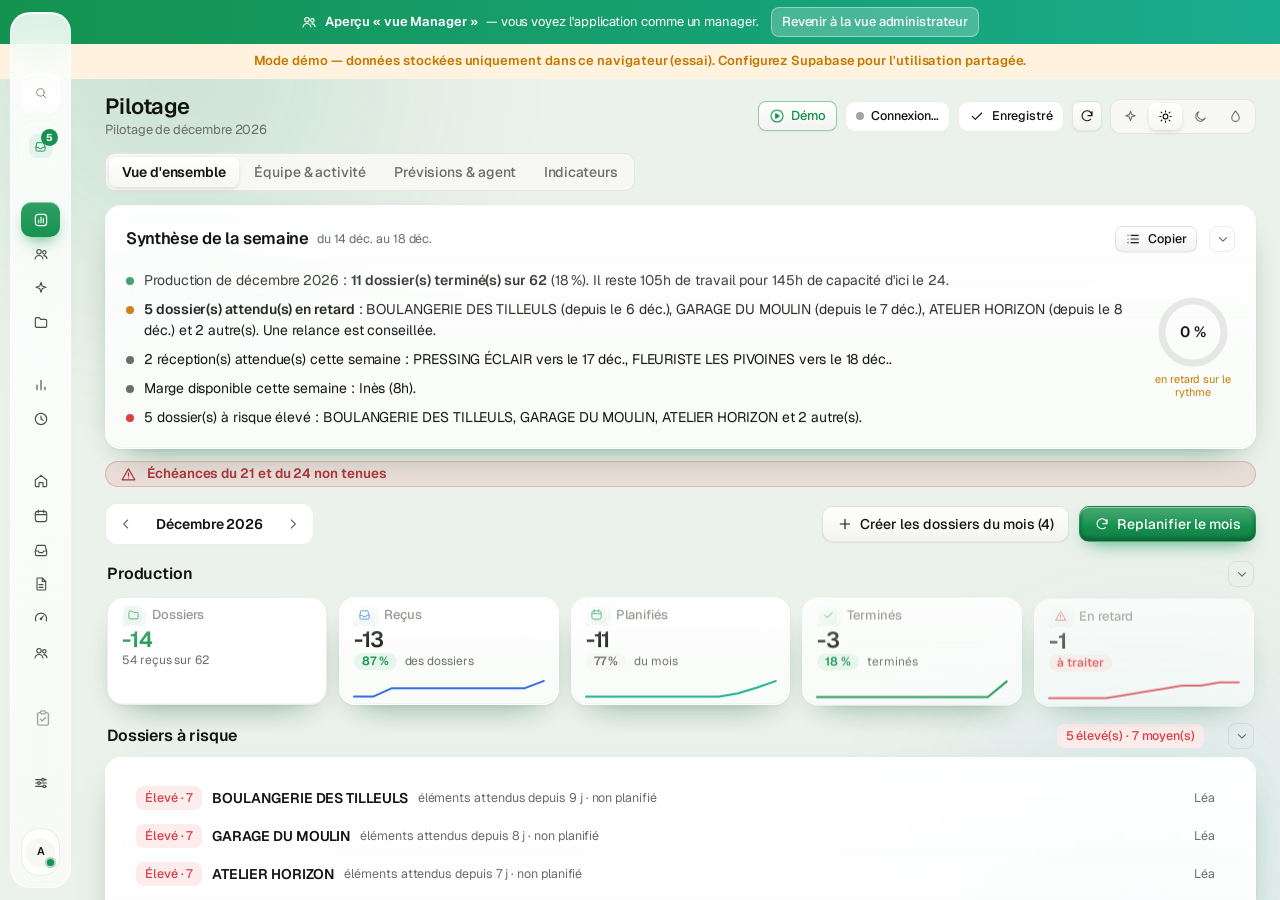
==== commit 1d2a1c3c: "V26.208 : horaires de contrat (39 h : 8 h lun-jeu + 7 h ven ; 35 h apprentis) appliqués à toutes les" ====
--- a/app/demo.html
+++ b/app/demo.html
@@ -40,7 +40,7 @@
       var nm = new Date(now.getFullYear(), now.getMonth() + 1, 1), next = iso(nm).slice(0, 7);
       localStorage.setItem('planif-theme-chosen:lea@demo.local', '1'); localStorage.setItem('planif-theme-chosen:admin@demo.local', '1');
       db.app_users.push(Object.assign({}, adm, { id: 'u-eva', email: 'lea@demo.local', name: 'Léa Moreau', role: 'collab', collaborator_id: 'k-eva', active: true }));
-      db.collaborators.push({ id: 'k-eva', name: 'Léa', kind: 'collab', daily_capacity_min: 468, work_days: [1, 2, 3, 4, 5], active: true, version: 1, color: '#d946ef' });
+      db.collaborators.push({ id: 'k-eva', name: 'Léa', kind: 'collab', daily_capacity_min: 480, work_days: [1, 2, 3, 4, 5], active: true, version: 1, color: '#d946ef' });
       var pres = []; for (var i = 0; i < 60; i++) { var d = new Date(now); d.setDate(d.getDate() + i); if ([1, 2, 3].indexOf(d.getDay()) >= 0) pres.push(iso(d)); }
       db.collaborators.push({ id: 'k-chloe', name: 'Inès', kind: 'apprenti', tutor_id: null, presence_dates: pres, daily_capacity_min: 420, work_days: [1, 2, 3, 4, 5], active: true, version: 1, color: '#14b8a6' });
       var late = [['BOULANGERIE DES TILLEULS', 9], ['GARAGE DU MOULIN', 8], ['ATELIER HORIZON', 7], ['CAFÉ DES ARTS', 6], ['PLOMBERIE MARTEAU', 4]];
@@ -53,7 +53,7 @@
       // V27.00 : Léa surchargée le mois de production, Hugo disponible → réaffectations proposées (vue manager)
       db.app_users.push(Object.assign({}, adm, { id: 'u-karim', email: 'hugo@demo.local', name: 'Hugo Lefèvre', role: 'collab', collaborator_id: 'k-karim', active: true })); localStorage.setItem('planif-theme-chosen:hugo@demo.local', '1');
       db.collaborators.forEach(function (c) { if (c.id === 'k-eva') c.rc_id = 'k-karim'; });
-      db.collaborators.push({ id: 'k-karim', name: 'Hugo', kind: 'rc', daily_capacity_min: 468, work_days: [1, 2, 3, 4, 5], active: true, version: 1, color: '#0ea5e9' });
+      db.collaborators.push({ id: 'k-karim', name: 'Hugo', kind: 'rc', daily_capacity_min: 480, work_days: [1, 2, 3, 4, 5], active: true, version: 1, color: '#0ea5e9' });
       var pm = Number(iso(now).slice(8)) > 24 ? next : m, wdays = [];
       for (var dd = new Date(pm + '-01T12:00:00'); iso(dd).slice(0, 7) === pm && iso(dd).slice(8) <= '24'; dd.setDate(dd.getDate() + 1)) if (dd.getDay() >= 1 && dd.getDay() <= 5 && iso(dd) > iso(now)) wdays.push(iso(dd));
       var FZ = ['SAS EXEMPLE ALPHA', 'SARL BETA CONSEIL', 'GAMMA BÂTIMENT', 'DELTA TRANSPORTS', 'EPSILON DIGITAL', 'ZÊTA IMMOBILIER', 'ÊTA RESTAURATION', 'THÊTA SERVICES', 'IOTA COIFFURE', 'KAPPA INVEST', 'LAMBDA ÉVÉNEMENTS', 'MU PAYSAGES', 'NU TEXTILES', 'XI OPTIQUE', 'OMICRON SPORTS', 'PI MENUISERIE', 'RHÔ PRIMEURS', 'SIGMA SÉCURITÉ', 'TAU COURSIERS', 'UPSILON YOGA', 'PHI BOUTIQUE', 'CHI SERRURERIE', 'PSI CONSULTING', 'OMÉGA NETTOYAGE'];
--- a/app/design-planning.css
+++ b/app/design-planning.css
@@ -461,3 +461,9 @@
 .pc-cards { grid-template-columns: repeat(3, minmax(0, 1fr)); }
 @media (max-width: 1100px) { .pc-cards { grid-template-columns: minmax(0, 1fr); } }
 @media print { .pc-cards { grid-template-columns: repeat(3, 1fr); } }
+
+/* V26.208 — horaires de la semaine (fiche collaborateur) */
+.co-hours .co-h-row { display: grid; grid-template-columns: repeat(5, minmax(0, 1fr)); gap: 6px; }
+.co-hours .co-h-row label { display: flex; flex-direction: column; gap: 3px; }
+.co-hours .co-h-row em { font-style: normal; font-size: 11px; color: var(--muted); text-align: center; }
+.co-hours .co-h-row input { text-align: center; padding-left: 4px; padding-right: 4px; min-width: 0; }
